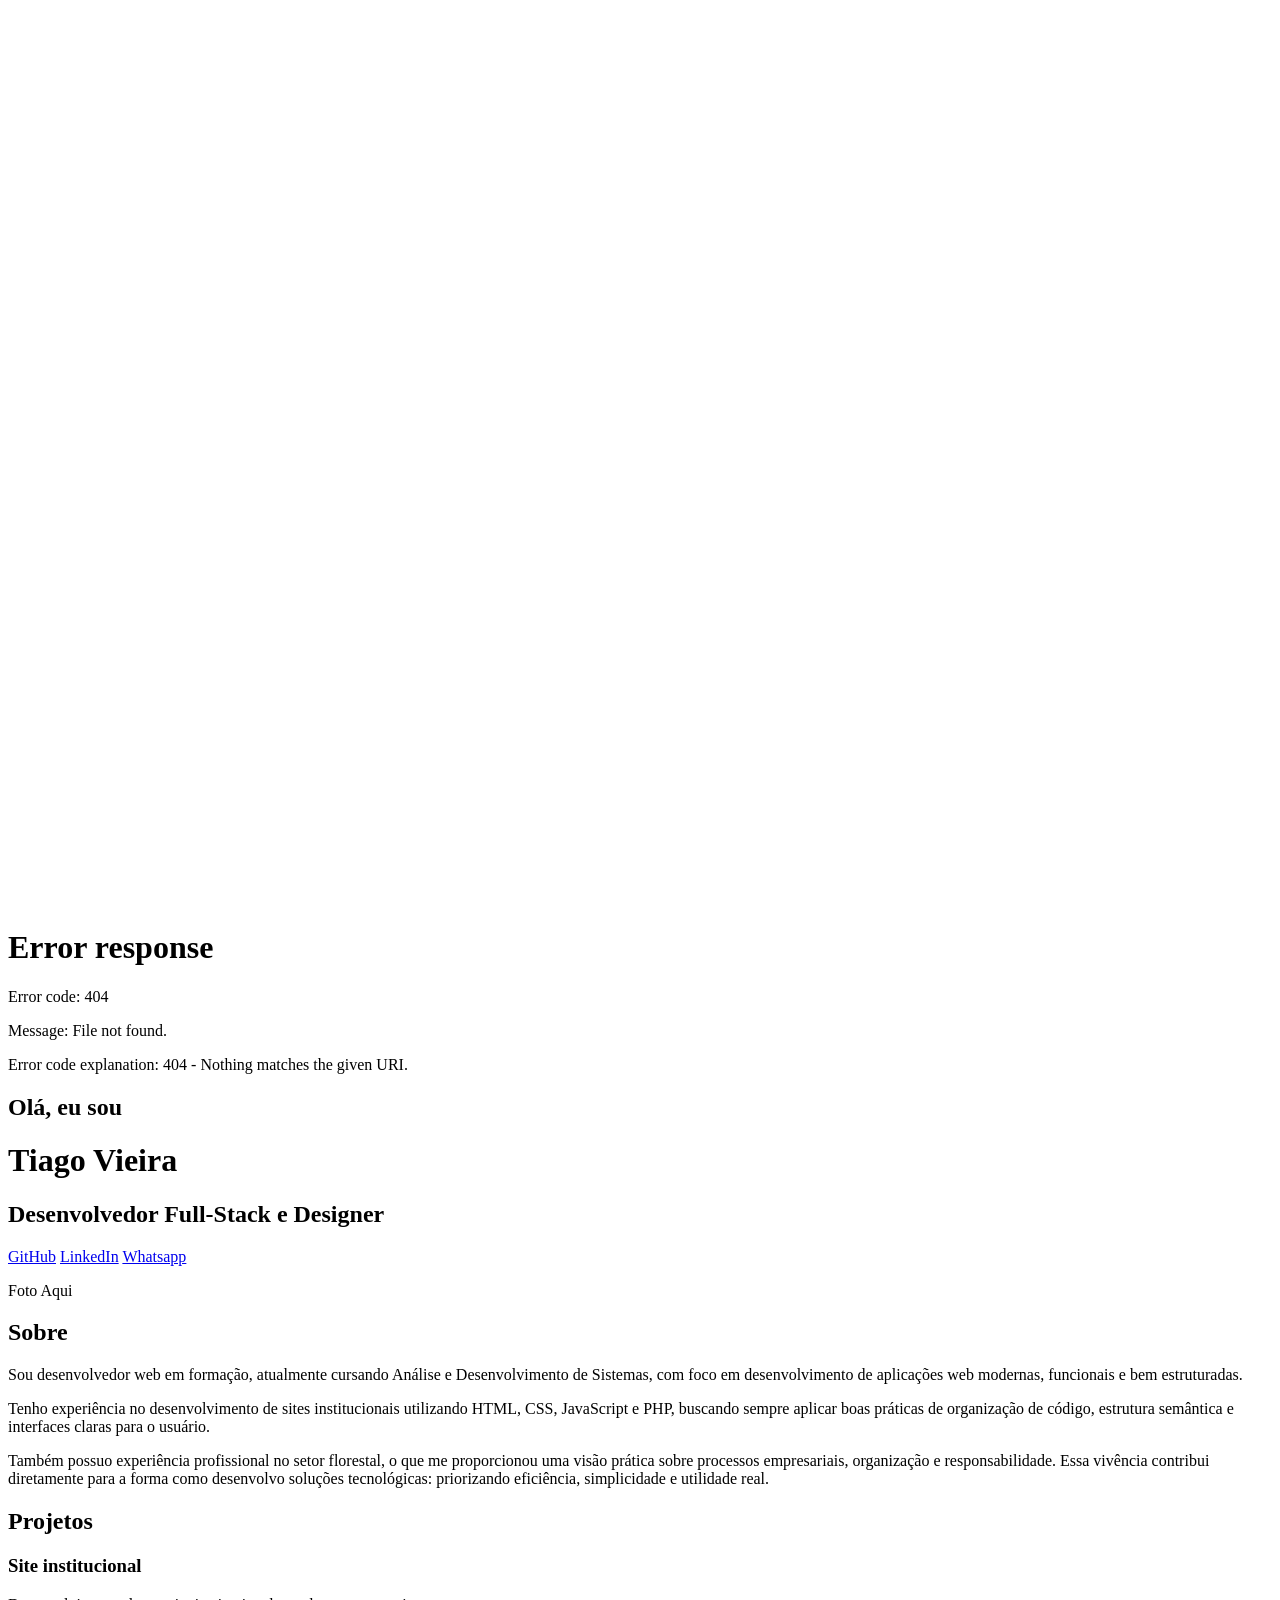
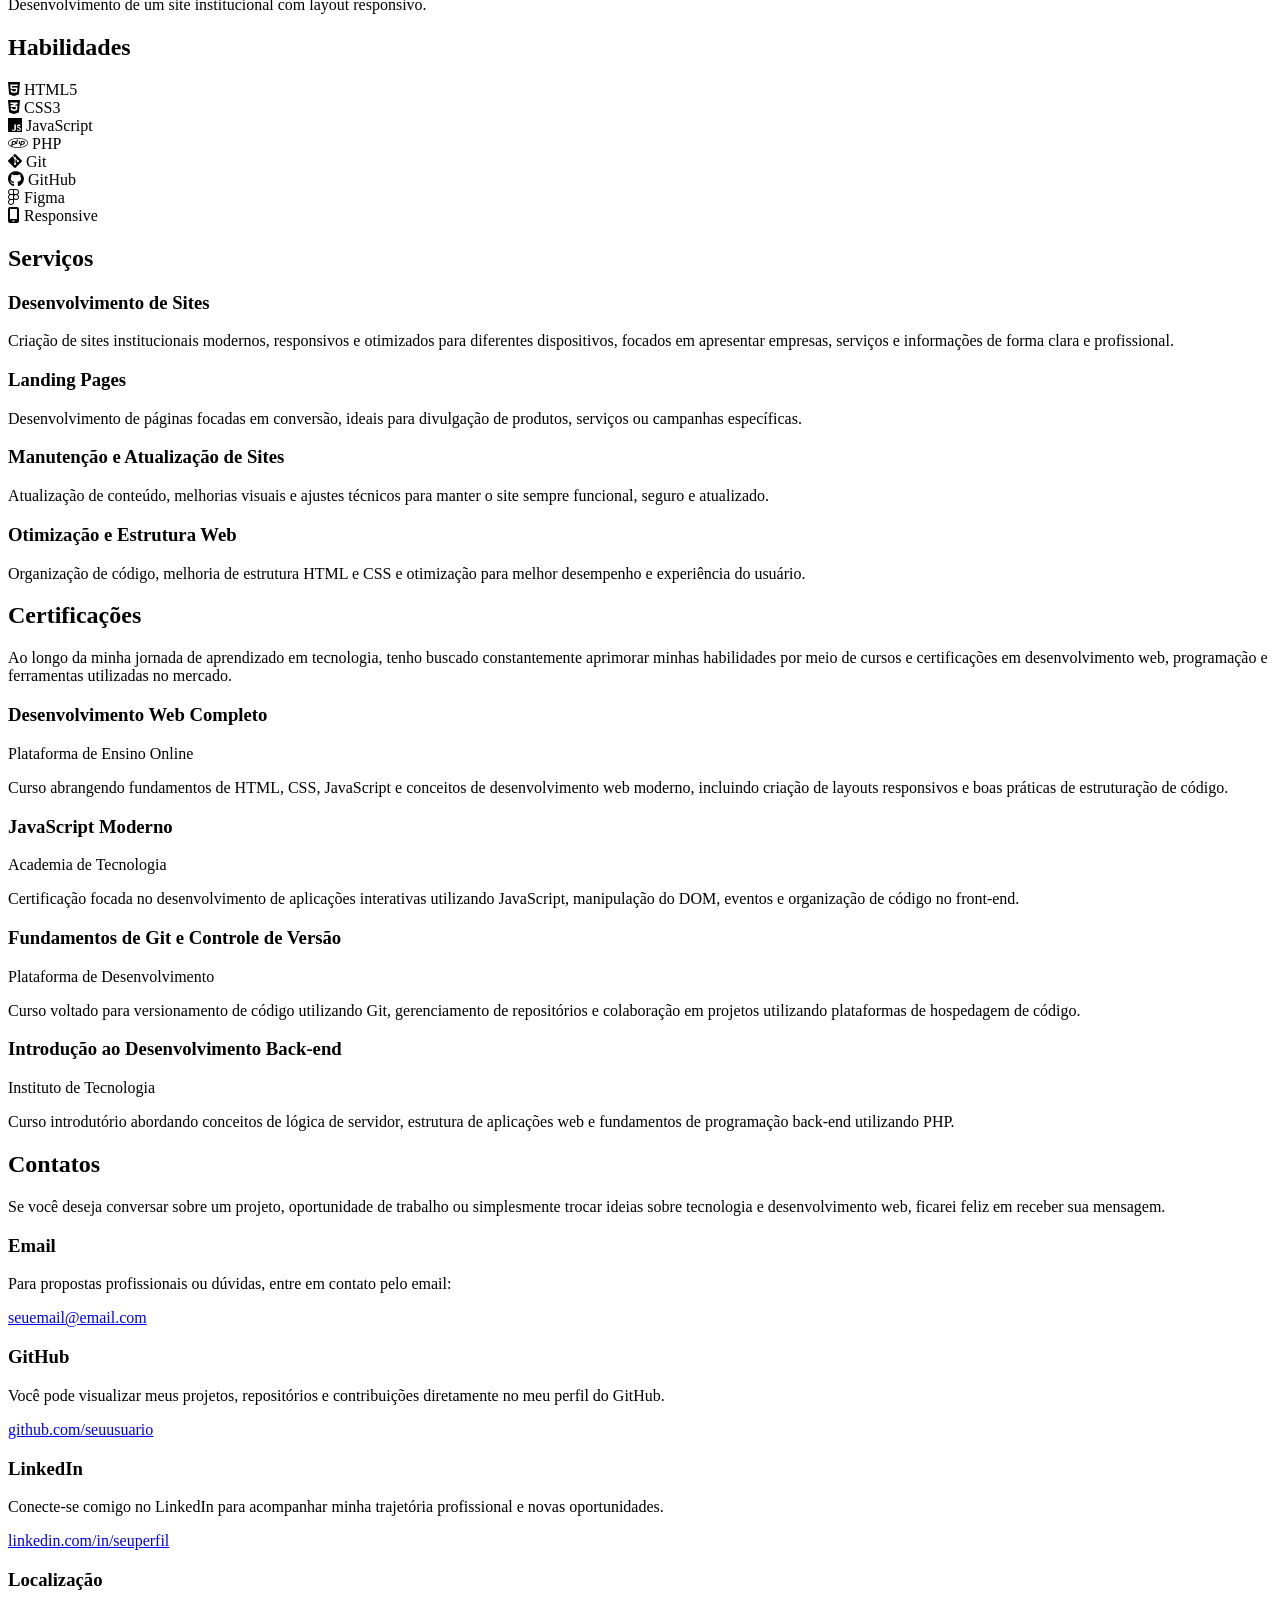
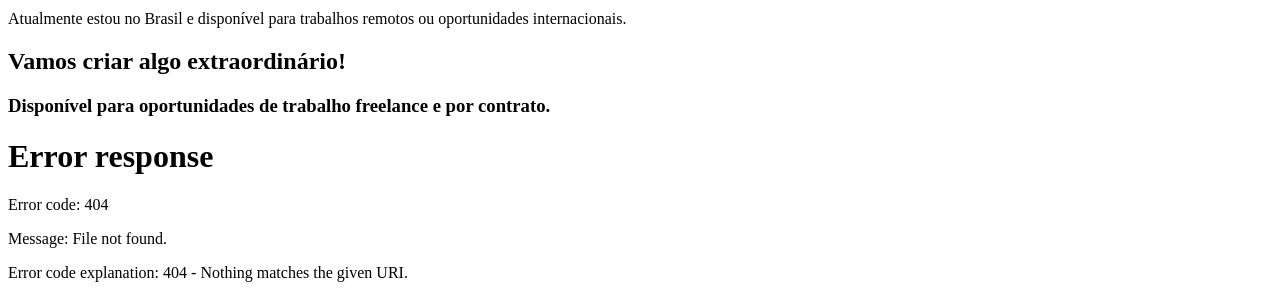
==== index.html @ 8992115c "Update index.html - mudanças diversas" ====
<!doctype html>
<html lang="pt-br">
  
<head>
  <!--======================| Codificação e Responsividade |======================-->
  <meta charset="UTF-8" />
  <meta name="viewport" content="width=device-width, initial-scale=1.0" />
  <meta http-equiv="X-UA-Compatible" content="IE=edge" />

  <!--======================| Informações Gerais |======================-->
  <meta name="description" content="Portifólio Tiago Vieira" />
  <meta name="keywords" content="Tiago, Vieira, portifólio, desenvolvedor, sites, webdesing, software"/>

  <!--======================| SEO |======================-->
  <meta name="robots" content="index, follow" />

  <!--======================| Fontes |======================-->
  <link rel="preconnect" href="https://fonts.googleapis.com">
  <link rel="preconnect" href="https://fonts.gstatic.com" crossorigin>
  <link href="https://fonts.googleapis.com/css2?family=Roboto:ital,wght@0,100..900;1,100..900&display=swap" rel="stylesheet">
  <link rel="stylesheet" href="https://cdnjs.cloudflare.com/ajax/libs/font-awesome/6.5.0/css/all.min.css">
  <link rel="stylesheet" href="css/style.css" />
  <title>Tiago Vieira</title>

</head>

<body>

  <!--======================| Background |======================-->
    <div class="finisher-header" style="width: 100%; height: 100vh"></div>


  <!--======================| Menu |======================-->
    <div id="menu"></div>

    <script>
      fetch("components/menu.html")
        .then((response) => response.text())
        .then((data) => {
          document.getElementById("menu").innerHTML = data;
        })
        .catch((error) => console.error("Erro ao carregar o menu:", error));
    </script>
  <!--======================| Menu |======================-->

  <!--======================| Início |======================-->
    <div class="hero">
      <div class="hero-texto">
        <h2 class="inicio">Olá, eu sou</h2>
        <h1 class="nome">Tiago Vieira</h1>
        <h2 class="inicio">Desenvolvedor Full-Stack e Designer</h2>

        <div class="botoes-inicio">
          <a href="https://github.com/tiagovieira-dev" class="btn-inicio" target="_blank" rel="noopener noreferrer">GitHub</a>
          <a href="https://www.linkedin.com/in/tiago-vieira-0540531aa/" class="btn-inicio" target="_blank" rel="noopener noreferrer">LinkedIn</a>
          <a href="https://web.whatsapp.com/" class="btn-inicio" target="_blank" rel="noopener noreferrer">Whatsapp</a>
        </div>
      </div>

      <div class="foto">
        <p>Foto Aqui</p>
      </div>
    </div>
  <!--======================| Início |======================-->

  <!--======================| Sobre |======================-->
    <section class="container">
      <div class="sobre">
        <h2>Sobre</h2>
        <p>
          Sou desenvolvedor web em formação, atualmente cursando Análise e Desenvolvimento de Sistemas, com foco em
          desenvolvimento de aplicações web modernas, funcionais e bem estruturadas.
        </p>

        <p>
          Tenho experiência no desenvolvimento de sites institucionais utilizando HTML, CSS, JavaScript e PHP, buscando
          sempre aplicar boas práticas de organização de código, estrutura semântica e interfaces claras para o usuário.
        </p>

        <p>
          Também possuo experiência profissional no setor florestal, o que me proporcionou uma visão prática sobre
          processos empresariais, organização e responsabilidade. Essa vivência contribui diretamente para a forma como
          desenvolvo soluções tecnológicas: priorizando eficiência, simplicidade e utilidade real.
        </p>
      </div>
    </section>
  <!--======================| Sobre |======================-->

  <!--======================| Projetos |======================-->
    <section class="container">
      <div class="projetosr">

        <h2>Projetos</h2>

        <article class="projeto">

          <h3>Site institucional</h3>

          <p>
            Desenvolvimento de um site institucional com layout responsivo.
          </p>

        </article>

      </div>
    </section>
  <!--======================| Projetos |======================-->

  <!--======================| Habilidades |======================-->
    <section id="habilidades">

      <h2 class="container">Habilidades</h2>

      <div class="habilidades-grid">
        <div class="skill-hex">
          <i class="fa-brands fa-html5 html"></i>
          <span>HTML5</span>
        </div>

        <div class="skill-hex">
          <i class="fa-brands fa-css3-alt css"></i>
          <span>CSS3</span>
        </div>

        <div class="skill-hex">
          <i class="fa-brands fa-js js"></i>
          <span>JavaScript</span>
        </div>

        <div class="skill-hex">
          <i class="fa-brands fa-php php"></i>
          <span>PHP</span>
        </div>

        <div class="skill-hex">
          <i class="fa-brands fa-git-alt git"></i>
          <span>Git</span>
        </div>

        <div class="skill-hex">
          <i class="fa-brands fa-github github"></i>
          <span>GitHub</span>
        </div>

        <div class="skill-hex">
          <i class="fa-brands fa-figma figma"></i>
          <span>Figma</span>
        </div>

        <div class="skill-hex">
          <i class="fa-solid fa-mobile-screen responsive"></i>
          <span>Responsive</span>
        </div>
      </div>

    </section>
  <!--======================| Habilidades |======================-->

  <!--======================| Serviços |======================-->
    <section class="container">
      <div class="servicos">

        <h2>Serviços</h2>

        <div class="servicos-grid">
          <article class="servico">
            <h3>Desenvolvimento de Sites</h3>
            <p>
              Criação de sites institucionais modernos, responsivos e otimizados
              para diferentes dispositivos, focados em apresentar empresas,
              serviços e informações de forma clara e profissional.
            </p>
          </article>

          <article class="servico">
            <h3>Landing Pages</h3>
            <p>
              Desenvolvimento de páginas focadas em conversão, ideais para
              divulgação de produtos, serviços ou campanhas específicas.
            </p>
          </article>

          <article class="servico">
            <h3>Manutenção e Atualização de Sites</h3>
            <p>
              Atualização de conteúdo, melhorias visuais e ajustes técnicos
              para manter o site sempre funcional, seguro e atualizado.
            </p>
          </article>

          <article class="servico">
            <h3>Otimização e Estrutura Web</h3>
            <p>
              Organização de código, melhoria de estrutura HTML e CSS e
              otimização para melhor desempenho e experiência do usuário.
            </p>
          </article>
        </div>

      </div>
    </section>
  <!--======================| Serviços |======================-->

  <!--======================| Certificações |======================-->
    <section class="container">
      <div class="certificacoes">

        <h2>Certificações</h2>

        <p class="certificacoes-intro">
          Ao longo da minha jornada de aprendizado em tecnologia,
          tenho buscado constantemente aprimorar minhas habilidades
          por meio de cursos e certificações em desenvolvimento web,
          programação e ferramentas utilizadas no mercado.
        </p>

        <div class="certificacoes-grid">
          <article class="certificacao">
            <h3>Desenvolvimento Web Completo</h3>
            <p class="instituicao">Plataforma de Ensino Online</p>
            <p>
              Curso abrangendo fundamentos de HTML, CSS, JavaScript e
              conceitos de desenvolvimento web moderno, incluindo criação
              de layouts responsivos e boas práticas de estruturação de código.
            </p>
          </article>

          <article class="certificacao">
            <h3>JavaScript Moderno</h3>
            <p class="instituicao">Academia de Tecnologia</p>
            <p>
              Certificação focada no desenvolvimento de aplicações
              interativas utilizando JavaScript, manipulação do DOM,
              eventos e organização de código no front-end.
            </p>
          </article>

          <article class="certificacao">
            <h3>Fundamentos de Git e Controle de Versão</h3>
            <p class="instituicao">Plataforma de Desenvolvimento</p>
            <p>
              Curso voltado para versionamento de código utilizando Git,
              gerenciamento de repositórios e colaboração em projetos
              utilizando plataformas de hospedagem de código.
            </p>
          </article>

          <article class="certificacao">
            <h3>Introdução ao Desenvolvimento Back-end</h3>
            <p class="instituicao">Instituto de Tecnologia</p>
            <p>
              Curso introdutório abordando conceitos de lógica de servidor,
              estrutura de aplicações web e fundamentos de programação
              back-end utilizando PHP.
            </p>
          </article>
        </div>

      </div>
    </section>
  <!--======================| Certificações |======================-->

  <!--======================| Contatos |======================-->
    <section class="container">
      <div class="contato">

        <h2>Contatos</h2>

        <p class="contato-intro">
          Se você deseja conversar sobre um projeto, oportunidade de trabalho ou
          simplesmente trocar ideias sobre tecnologia e desenvolvimento web,
          ficarei feliz em receber sua mensagem.
        </p>

        <div class="contato-grid">
          <article class="contato-item">
            <h3>Email</h3>
            <p>
              Para propostas profissionais ou dúvidas, entre em contato pelo email:
            </p>
            <a href="mailto:seuemail@email.com">seuemail@email.com</a>
          </article>

          <article class="contato-item">
            <h3>GitHub</h3>
            <p>
              Você pode visualizar meus projetos, repositórios e contribuições
              diretamente no meu perfil do GitHub.
            </p>
            <a href="#">github.com/seuusuario</a>
          </article>

          <article class="contato-item">
            <h3>LinkedIn</h3>
            <p>
              Conecte-se comigo no LinkedIn para acompanhar minha trajetória
              profissional e novas oportunidades.
            </p>
            <a href="#">linkedin.com/in/seuperfil</a>
          </article>

          <article class="contato-item">
            <h3>Localização</h3>
            <p>
              Atualmente estou no Brasil e disponível para trabalhos remotos
              ou oportunidades internacionais.
            </p>
          </article>
        </div>

      </div>
    </section>
  <!--======================| Contatos |======================-->

  <!--======================| Chamada |======================-->
    <section class="container">
      <div class="chamada">
        <h1>Vamos criar algo extraordinário!</h1>
        <h3>
          Disponível para oportunidades de trabalho freelance e por contrato.
        </h3>
      </div>
    </section>
  <!--======================| Chamada |======================-->

  <!--======================| Rodapé |======================-->
    <div id="rodape"></div>

    <script>
      fetch("components/rodape.html")
        .then((response) => response.text())
        .then((data) => {
          document.getElementById("rodape").innerHTML = data;
        })
        .catch((error) => console.error("Erro ao carregar o rodapé:", error));
    </script>
  <!--======================| Rodapé |======================-->

  <!--======================| Background |======================-->
    <script src="js/finisher-header.es5.min.js" type="text/javascript"></script>      
    <script src="components/background.js"></script>
  <!--======================| Background |======================-->

</body>
</html>
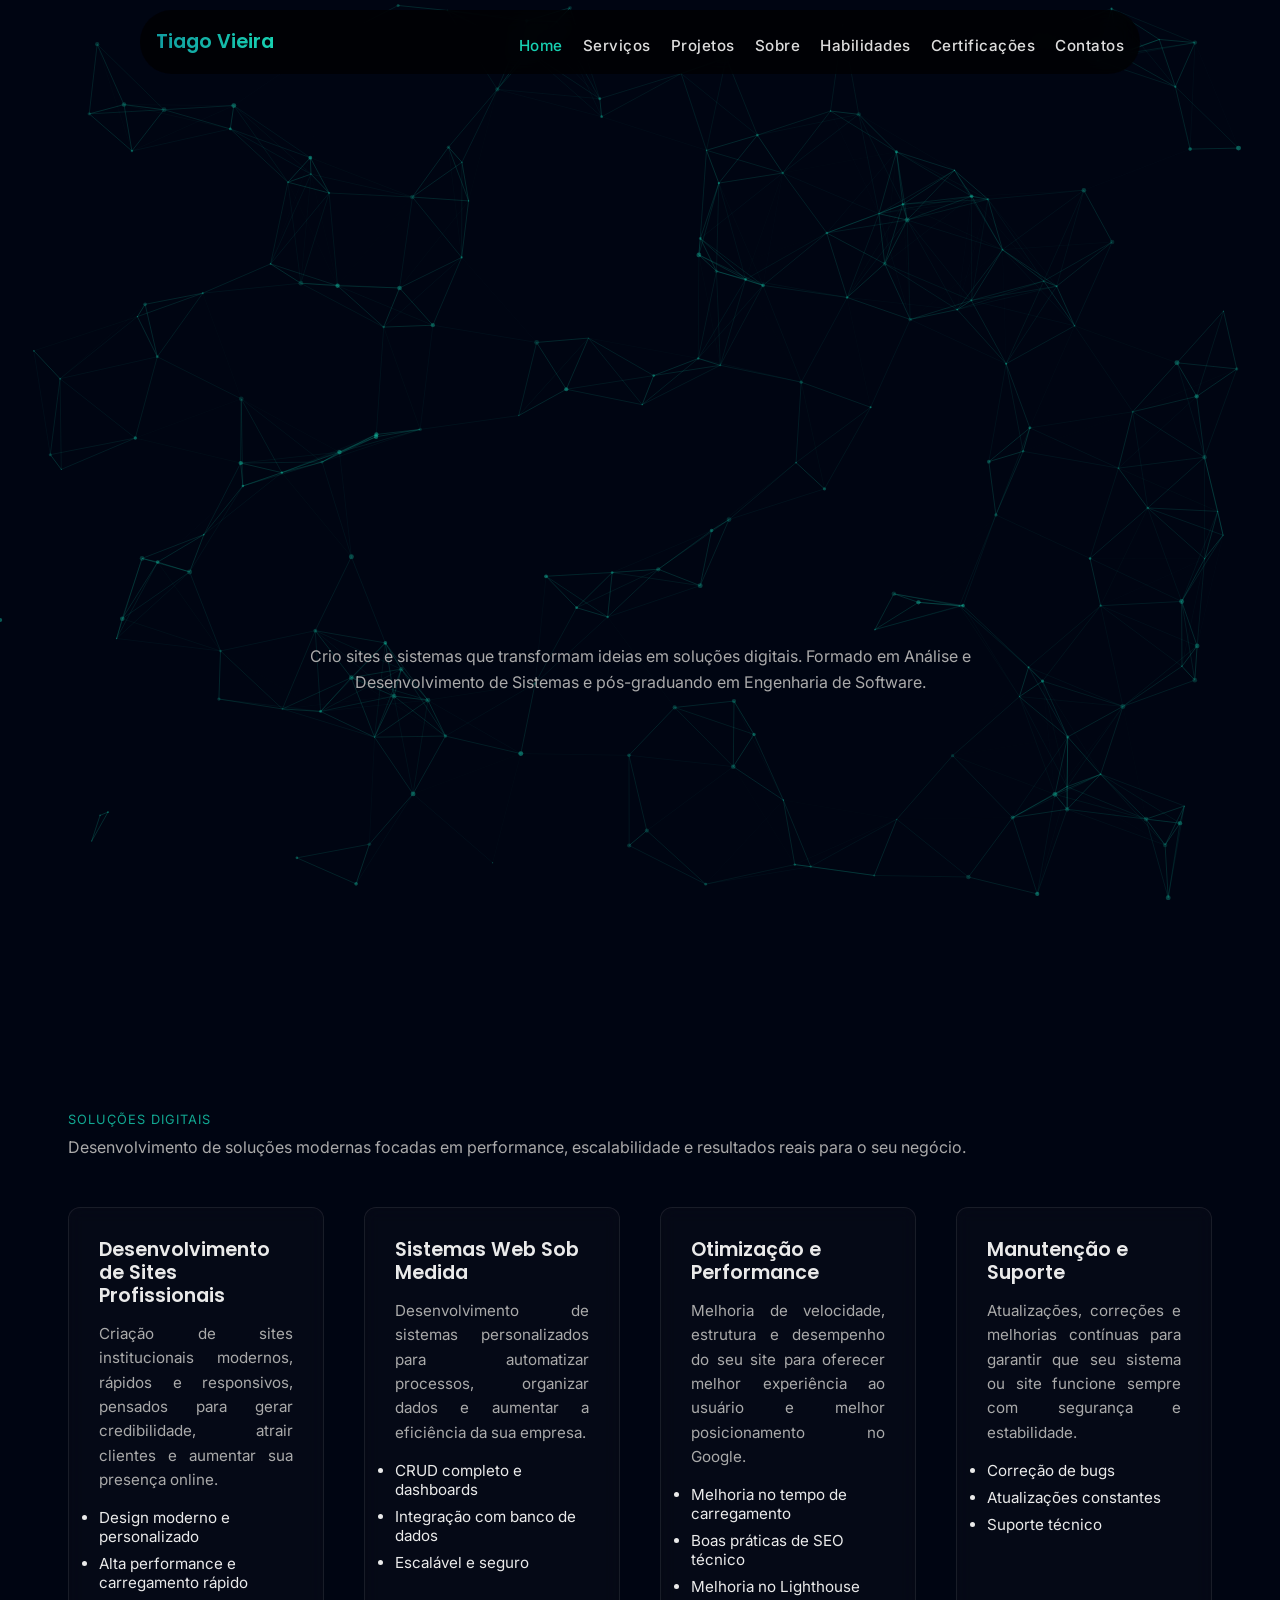
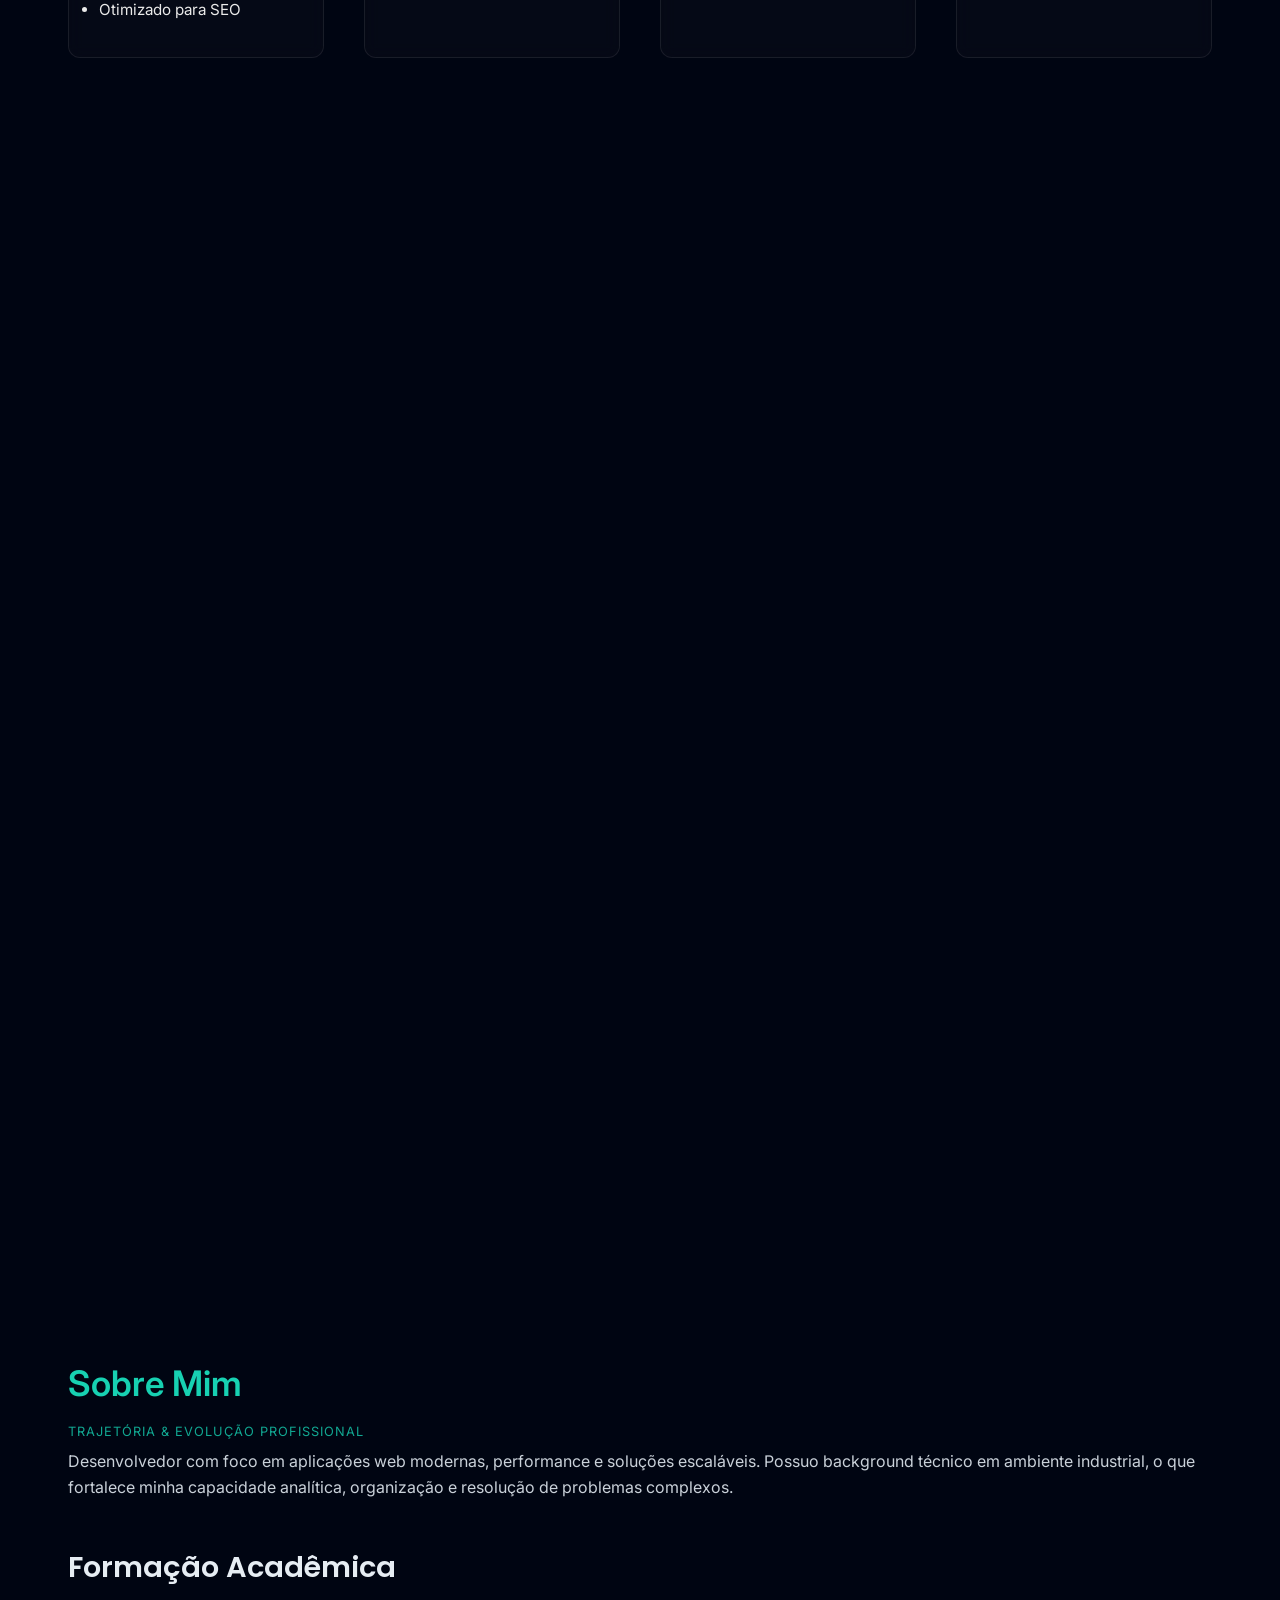
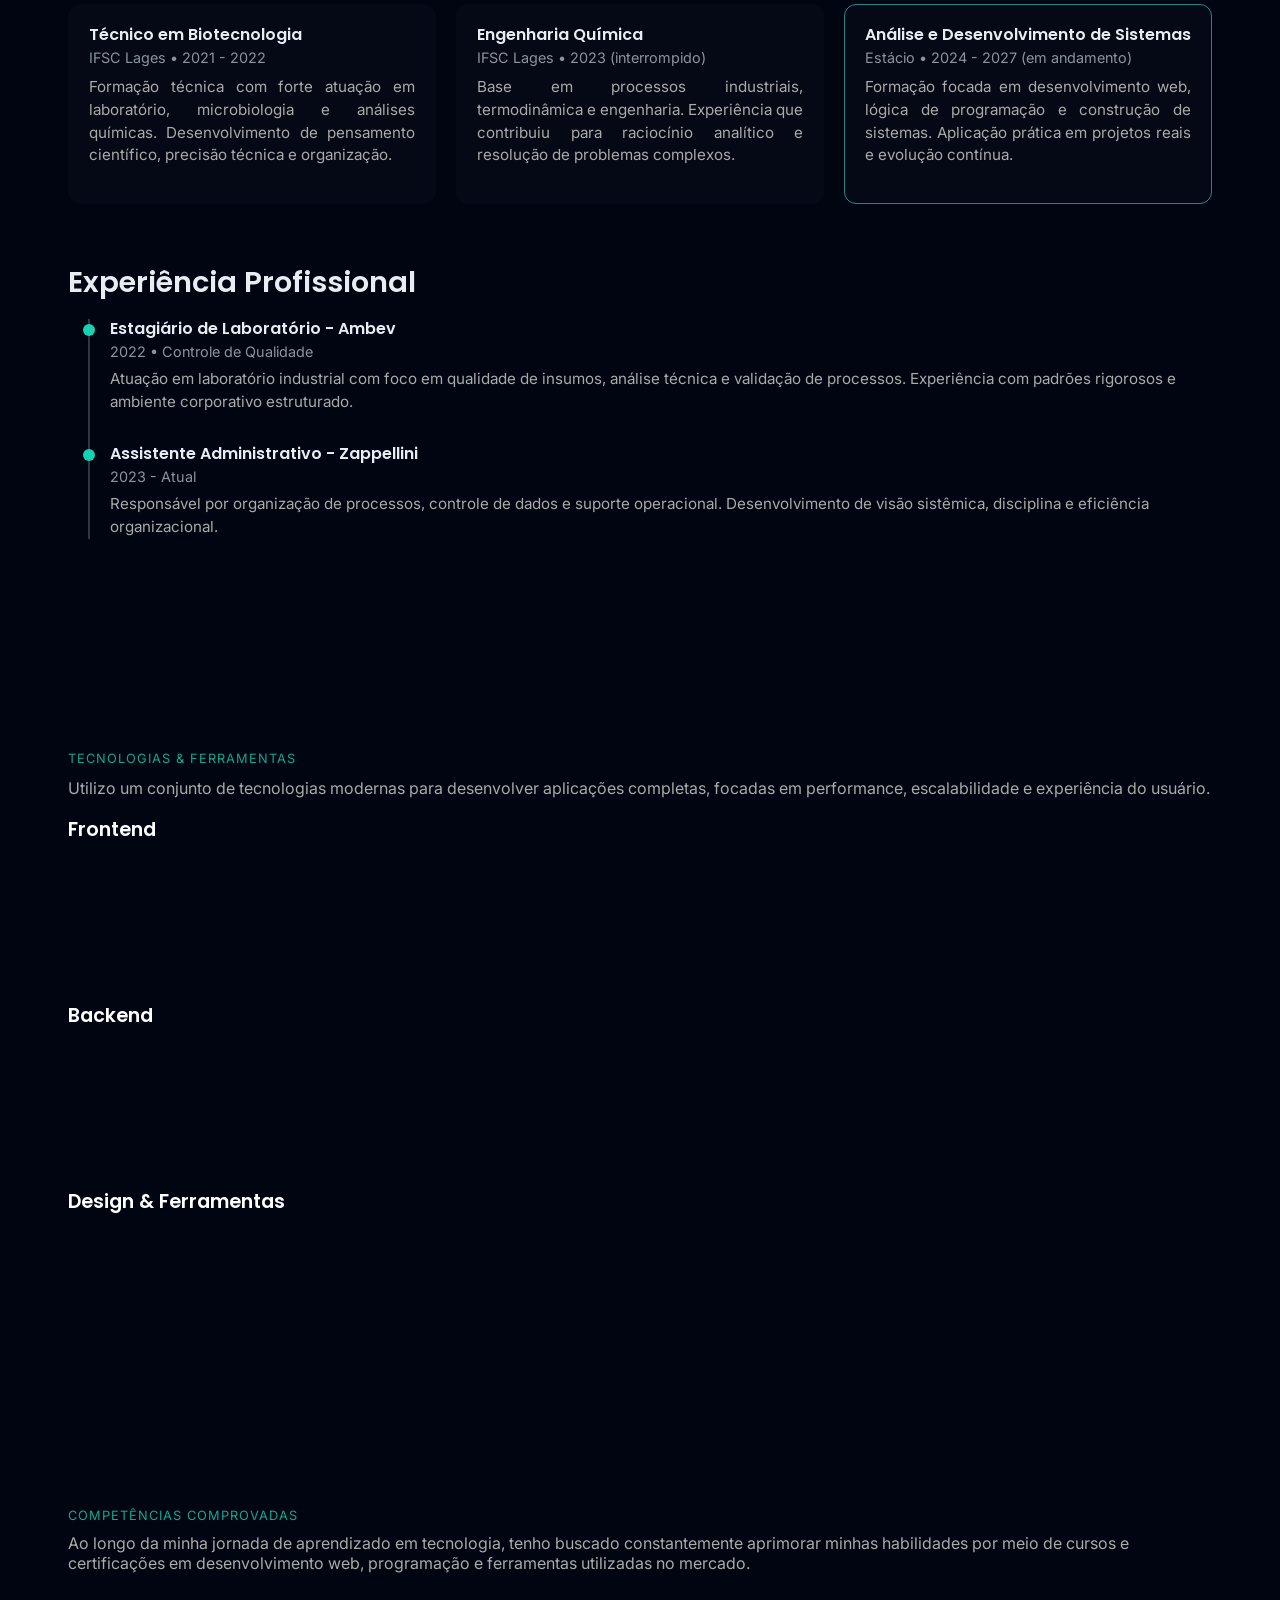
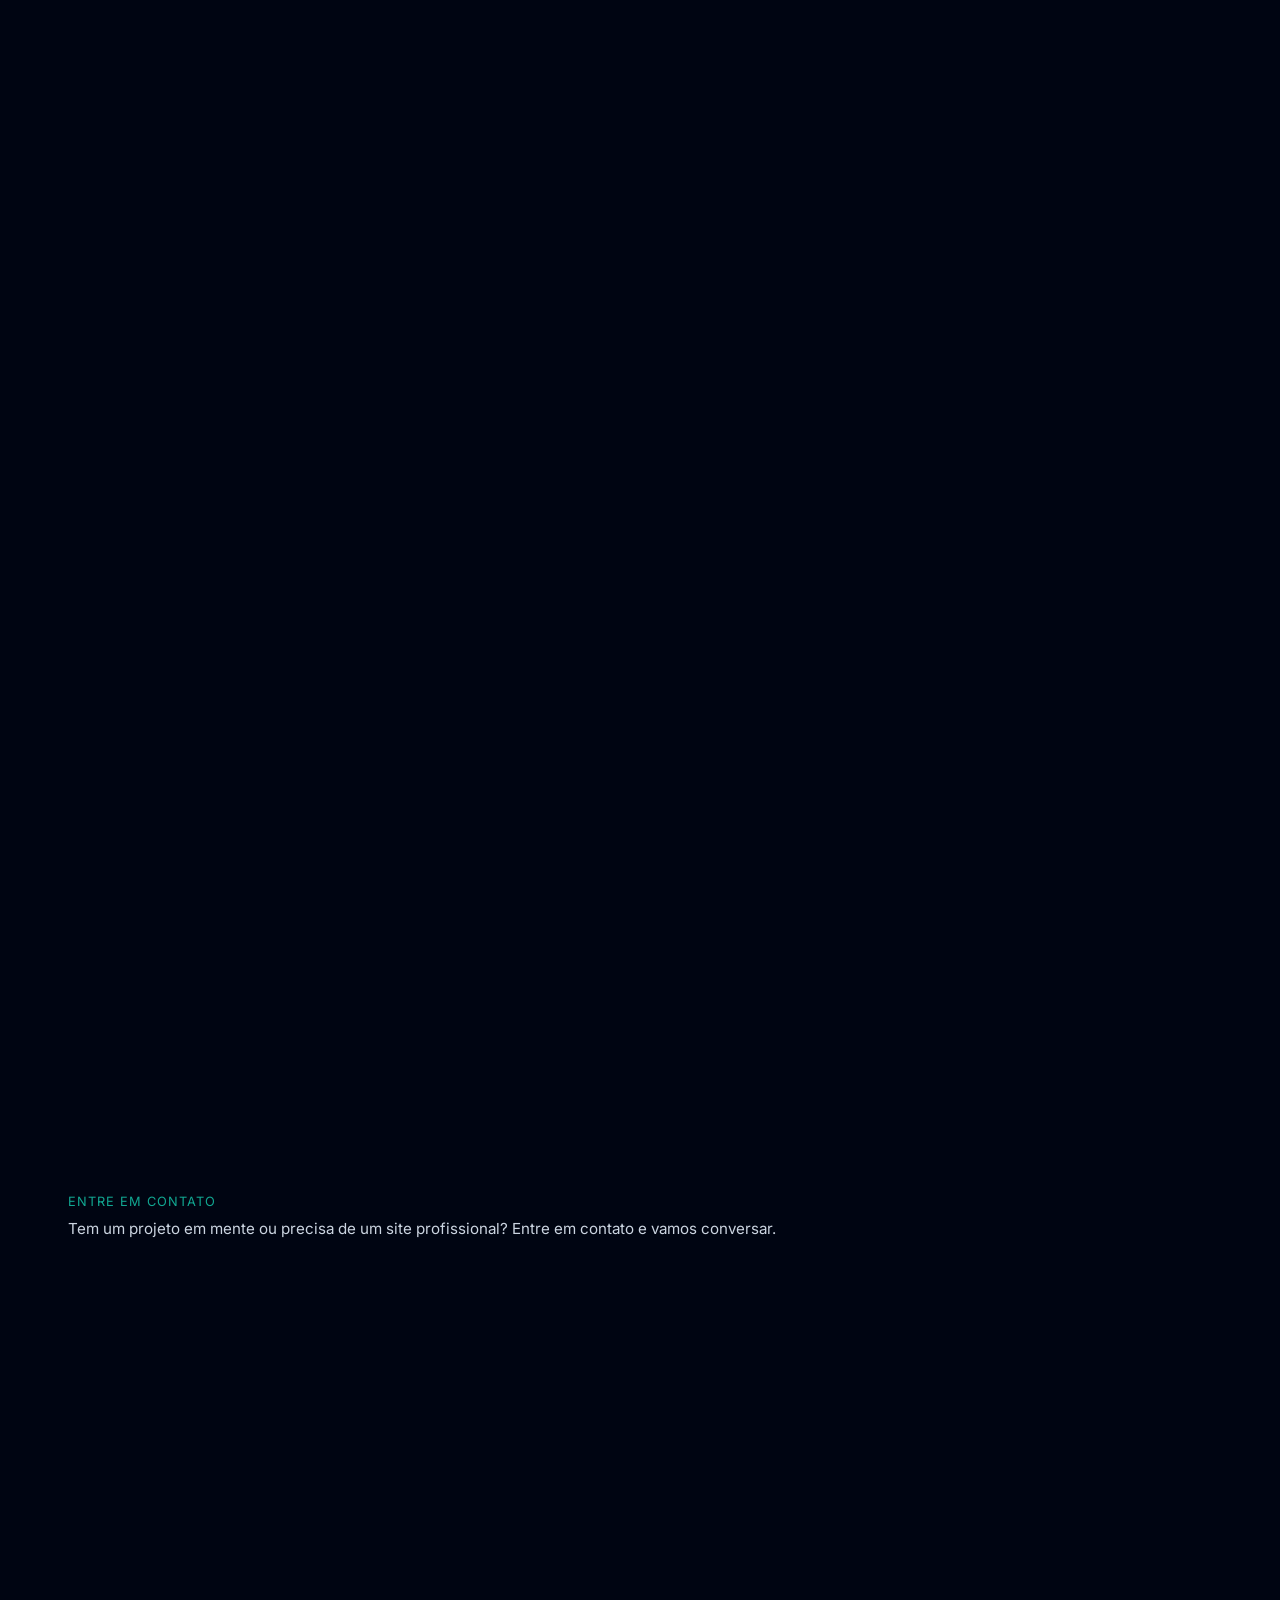
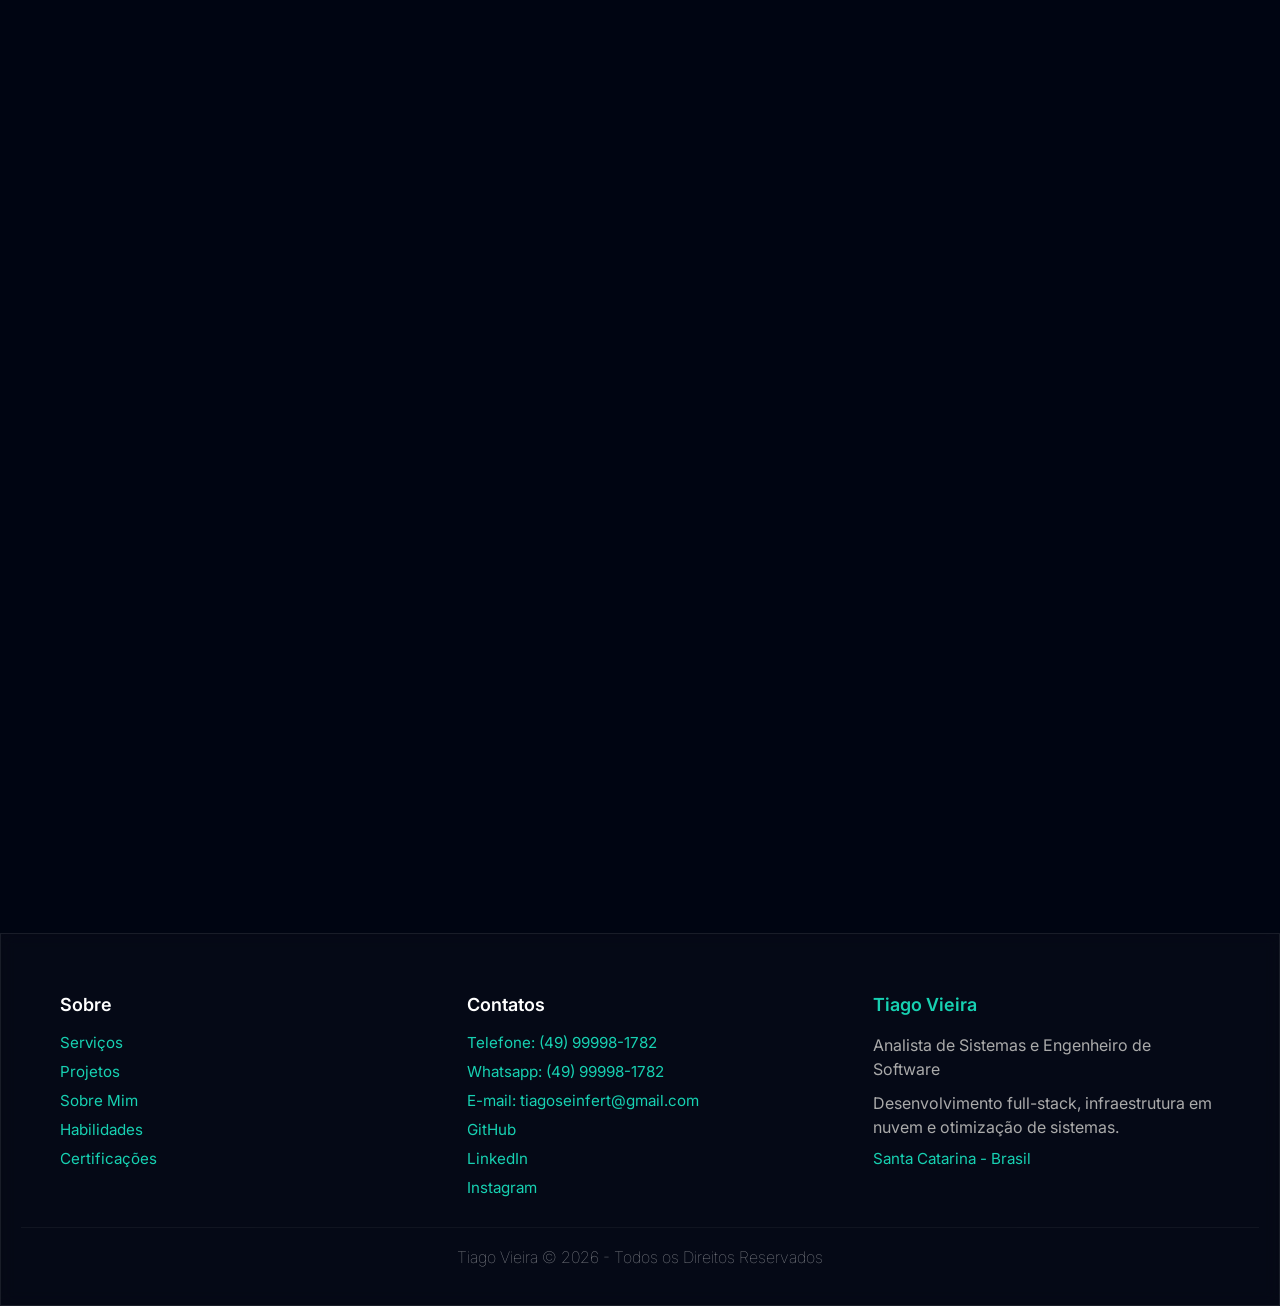
==== commit 1d035a8e: "debug" ====
--- a/index.html
+++ b/index.html
@@ -1,329 +1,685 @@
 <!doctype html>
 <html lang="pt-br">
-  
-<head>
-  <!--======================| Codificação e Responsividade |======================-->
-  <meta charset="UTF-8" />
-  <meta name="viewport" content="width=device-width, initial-scale=1.0" />
-  <meta http-equiv="X-UA-Compatible" content="IE=edge" />
-
-  <!--======================| Informações Gerais |======================-->
-  <meta name="description" content="Portifólio Tiago Vieira" />
-  <meta name="keywords" content="Tiago, Vieira, portifólio, desenvolvedor, sites, webdesing, software"/>
-
-  <!--======================| SEO |======================-->
-  <meta name="robots" content="index, follow" />
-
-  <!--======================| Fontes |======================-->
-  <link rel="preconnect" href="https://fonts.googleapis.com">
-  <link rel="preconnect" href="https://fonts.gstatic.com" crossorigin>
-  <link href="https://fonts.googleapis.com/css2?family=Roboto:ital,wght@0,100..900;1,100..900&display=swap" rel="stylesheet">
-  <link rel="stylesheet" href="https://cdnjs.cloudflare.com/ajax/libs/font-awesome/6.5.0/css/all.min.css">
-  <link rel="stylesheet" href="css/style.css" />
-  <title>Tiago Vieira</title>
-
-</head>
-
-<body>
-
-  <!--======================| Background |======================-->
-    <div class="finisher-header" style="width: 100%; height: 100vh"></div>
-
-
-  <!--======================| Menu |======================-->
-    <div id="menu"></div>
+  <head>
+    <!--======================| Base |======================-->
+    <meta charset="UTF-8" />
+    <meta name="viewport" content="width=device-width, initial-scale=1.0" />
+    <title>Tiago Vieira | Desenvolvedor</title>
+
+    <!--======================| SEO |======================-->
+    <meta name="description" content="Portfólio de Tiago Vieira, desenvolvedor full stack focado em sites modernos, sistemas web sob medida e soluções digitais com performance e resultados reais." />
+    <meta name="author" content="Tiago Vieira" />
+    <meta name="robots" content="index, follow" />
+    <link rel="canonical" href="https://tiagovieira.dev.br" />
+
+    <!--======================| SEO Estruturado |======================-->
+    <script type="application/ld+json">
+      {
+        "@context": "https://schema.org",
+        "@type": "Person",
+        "name": "Tiago Vieira",
+        "url": "https://tiagovieira.dev.br",
+        "jobTitle": "Desenvolvedor Full Stack",
+        "image": "https://tiagovieira.dev.br/assets/perfil.jpg",
+        "address": {
+          "@type": "PostalAddress",
+          "addressLocality": "Lages",
+          "addressRegion": "SC",
+          "addressCountry": "BR"
+        },
+        "sameAs": ["https://github.com/tiagovieira-dev", "https://www.linkedin.com/in/tiago-vieira-0540531aa/"]
+      }
+    </script>
+
+    <!--======================| Open Graph (Facebook/WhatsApp) |======================-->
+    <meta property="og:title" content="Tiago Vieira | Desenvolvedor" />
+    <meta property="og:description" content="Criação de sites modernos, sistemas web e soluções digitais para empresas." />
+    <meta property="og:image" content="https://tiagovieira.dev.br/assets/preview-certificacoes.jpg" />
+    <meta property="og:url" content="https://tiagovieira.dev.br" />
+    <meta property="og:type" content="website" />
+
+    <!--======================| Twitter Card |======================-->
+    <meta name="twitter:card" content="summary_large_image" />
+    <meta name="twitter:title" content="Tiago Vieira | Desenvolvedor Full Stack" />
+    <meta name="twitter:description" content="Criação de sites modernos, sistemas web e soluções digitais para empresas." />
+    <meta name="twitter:image" content="https://tiagovieira.dev.br/assets/preview-certificacoes.jpg" />
+
+    <!--======================| Tema Mobile |======================-->
+    <meta name="theme-color" content="#14ACA7" />
+
+    <!--======================| Favicons |======================-->
+    <link rel="icon" type="image/x-icon" href="assets/favicons/favicon.ico" />
+    <link rel="icon" type="image/png" sizes="32x32" href="assets/favicons/favicon-32x32.png" />
+    <link rel="icon" type="image/png" sizes="16x16" href="assets/favicons/favicon-16x16.png" />
+    <link rel="apple-touch-icon" sizes="180x180" href="assets/favicons/apple-touch-icon.png" />
+    <link rel="manifest" href="assets/favicons/site.webmanifest" />
+
+    <!--======================| Fontes |======================-->
+    <link rel="preconnect" href="https://fonts.googleapis.com" />
+    <link rel="preconnect" href="https://fonts.gstatic.com" crossorigin />
+    <link rel="preload" as="style" href="https://fonts.googleapis.com/css2?family=Inter:wght@400;500;600&family=Poppins:wght@400;600;700&display=swap" />
+    <link href="https://fonts.googleapis.com/css2?family=Inter:wght@400;500;600&family=Poppins:wght@400;600;700&display=swap" rel="stylesheet" />
+
+    <!--======================| Ícones |======================-->
+    <link rel="stylesheet" href="https://cdnjs.cloudflare.com/ajax/libs/font-awesome/6.5.0/css/all.min.css" />
+
+    <!--======================| CSS |======================-->
+    <link rel="stylesheet" href="css/style.css" />
+  </head>
+
+  <body>
+    <!--======================| Menu |======================-->
+    <div id="menu-container"></div>
+
+    <script src="js/menu-mobile.js" defer></script>
 
     <script>
       fetch("components/menu.html")
-        .then((response) => response.text())
+        .then((res) => res.text())
         .then((data) => {
-          document.getElementById("menu").innerHTML = data;
-        })
-        .catch((error) => console.error("Erro ao carregar o menu:", error));
+          document.getElementById("menu-container").innerHTML = data;
+
+          iniciarMenu();
+        });
     </script>
-  <!--======================| Menu |======================-->
-
-  <!--======================| Início |======================-->
-    <div class="hero">
-      <div class="hero-texto">
-        <h2 class="inicio">Olá, eu sou</h2>
-        <h1 class="nome">Tiago Vieira</h1>
-        <h2 class="inicio">Desenvolvedor Full-Stack e Designer</h2>
-
-        <div class="botoes-inicio">
-          <a href="https://github.com/tiagovieira-dev" class="btn-inicio" target="_blank" rel="noopener noreferrer">GitHub</a>
-          <a href="https://www.linkedin.com/in/tiago-vieira-0540531aa/" class="btn-inicio" target="_blank" rel="noopener noreferrer">LinkedIn</a>
-          <a href="https://web.whatsapp.com/" class="btn-inicio" target="_blank" rel="noopener noreferrer">Whatsapp</a>
-        </div>
-      </div>
-
-      <div class="foto">
-        <p>Foto Aqui</p>
-      </div>
-    </div>
-  <!--======================| Início |======================-->
-
-  <!--======================| Sobre |======================-->
-    <section class="container">
-      <div class="sobre">
-        <h2>Sobre</h2>
-        <p>
-          Sou desenvolvedor web em formação, atualmente cursando Análise e Desenvolvimento de Sistemas, com foco em
-          desenvolvimento de aplicações web modernas, funcionais e bem estruturadas.
-        </p>
-
-        <p>
-          Tenho experiência no desenvolvimento de sites institucionais utilizando HTML, CSS, JavaScript e PHP, buscando
-          sempre aplicar boas práticas de organização de código, estrutura semântica e interfaces claras para o usuário.
-        </p>
-
-        <p>
-          Também possuo experiência profissional no setor florestal, o que me proporcionou uma visão prática sobre
-          processos empresariais, organização e responsabilidade. Essa vivência contribui diretamente para a forma como
-          desenvolvo soluções tecnológicas: priorizando eficiência, simplicidade e utilidade real.
-        </p>
+    <!--======================| Menu |======================-->
+
+    <!--======================| Início |======================-->
+    <section class="heros">
+      <canvas id="bg-canvas"></canvas>
+      <div class="container hero">
+        <div class="hero-texto">
+          <span class="badge reveal reveal-premium">// desenvolvedor & analista de sistemas</span>
+
+          <h1 class="nome reveal reveal-premium">Tiago Vieira</h1>
+
+          <p class="descricao">
+            Crio sites e sistemas que transformam ideias em soluções digitais. Formado em Análise e Desenvolvimento de Sistemas e pós-graduando em Engenharia de Software.
+          </p>
+
+          <div class="localizacao reveal reveal-premium">
+            <svg xmlns="http://www.w3.org/2000/svg" width="16" height="16" fill="currentColor" viewBox="0 0 16 16">
+              <path d="M8 0a5 5 0 0 0-5 5c0 3.25 5 11 5 11s5-7.75 5-11a5 5 0 0 0-5-5zm0 7a2 2 0 1 1 0-4 2 2 0 0 1 0 4z" />
+            </svg>
+            <span>Lages, SC — Brasil</span>
+          </div>
+
+          <div class="botoes-inicio reveal reveal-premium">
+            <a href="https://github.com/tiagovieira-dev" class="btn-inicio" target="_blank" rel="noopener noreferrer">GitHub</a>
+            <a href="https://www.linkedin.com/in/tiago-vieira-0540531aa/" class="btn-inicio" target="_blank" rel="noopener noreferrer">LinkedIn</a>
+            <a href="https://wa.me/49999981782" class="btn-inicio destaque" target="_blank" rel="noopener noreferrer">Whatsapp</a>
+          </div>
+        </div>
       </div>
     </section>
-  <!--======================| Sobre |======================-->
-
-  <!--======================| Projetos |======================-->
-    <section class="container">
-      <div class="projetosr">
-
-        <h2>Projetos</h2>
-
-        <article class="projeto">
-
-          <h3>Site institucional</h3>
-
-          <p>
-            Desenvolvimento de um site institucional com layout responsivo.
-          </p>
-
-        </article>
-
+    <!--======================| Início |======================-->
+
+    <!--======================| Serviços |======================-->
+    <section class="servicos">
+      <div class="container">
+        <header class="reveal reveal-premium">
+          <h2>Serviços</h2>
+        </header>
+
+        <p class="tag">Soluções Digitais</p>
+
+        <p class="servicos-sub">Desenvolvimento de soluções modernas focadas em performance, escalabilidade e resultados reais para o seu negócio.</p>
+
+        <div class="servicos-grid">
+          <div class="servico reveal reveal-premium">
+            <h3>Desenvolvimento de Sites Profissionais</h3>
+            <p>Criação de sites institucionais modernos, rápidos e responsivos, pensados para gerar credibilidade, atrair clientes e aumentar sua presença online.</p>
+            <ul>
+              <li>Design moderno e personalizado</li>
+              <li>Alta performance e carregamento rápido</li>
+              <li>Otimizado para SEO</li>
+            </ul>
+          </div>
+
+          <div class="servico reveal reveal-premium">
+            <h3>Sistemas Web Sob Medida</h3>
+            <p>Desenvolvimento de sistemas personalizados para automatizar processos, organizar dados e aumentar a eficiência da sua empresa.</p>
+            <ul>
+              <li>CRUD completo e dashboards</li>
+              <li>Integração com banco de dados</li>
+              <li>Escalável e seguro</li>
+            </ul>
+          </div>
+
+          <div class="servico reveal reveal-premium">
+            <h3>Otimização e Performance</h3>
+            <p>Melhoria de velocidade, estrutura e desempenho do seu site para oferecer melhor experiência ao usuário e melhor posicionamento no Google.</p>
+            <ul>
+              <li>Melhoria no tempo de carregamento</li>
+              <li>Boas práticas de SEO técnico</li>
+              <li>Melhoria no Lighthouse</li>
+            </ul>
+          </div>
+
+          <div class="servico reveal reveal-premium">
+            <h3>Manutenção e Suporte</h3>
+            <p>Atualizações, correções e melhorias contínuas para garantir que seu sistema ou site funcione sempre com segurança e estabilidade.</p>
+            <ul>
+              <li>Correção de bugs</li>
+              <li>Atualizações constantes</li>
+              <li>Suporte técnico</li>
+            </ul>
+          </div>
+        </div>
+
+        <div class="servicos-cta reveal reveal-premium">
+          <div class="cta-content">
+            <h3>Pronto para levar seu projeto para o próximo nível?</h3>
+            <p>Desenvolvo soluções digitais sob medida, com foco em performance, design moderno e resultados reais para o seu negócio.</p>
+
+            <a href="pages/contatos.html" class="btn-cta">Solicitar orçamento</a>
+          </div>
+        </div>
       </div>
     </section>
-  <!--======================| Projetos |======================-->
-
-  <!--======================| Habilidades |======================-->
-    <section id="habilidades">
-
-      <h2 class="container">Habilidades</h2>
-
-      <div class="habilidades-grid">
-        <div class="skill-hex">
-          <i class="fa-brands fa-html5 html"></i>
-          <span>HTML5</span>
-        </div>
-
-        <div class="skill-hex">
-          <i class="fa-brands fa-css3-alt css"></i>
-          <span>CSS3</span>
-        </div>
-
-        <div class="skill-hex">
-          <i class="fa-brands fa-js js"></i>
-          <span>JavaScript</span>
-        </div>
-
-        <div class="skill-hex">
-          <i class="fa-brands fa-php php"></i>
-          <span>PHP</span>
-        </div>
-
-        <div class="skill-hex">
-          <i class="fa-brands fa-git-alt git"></i>
-          <span>Git</span>
-        </div>
-
-        <div class="skill-hex">
-          <i class="fa-brands fa-github github"></i>
-          <span>GitHub</span>
-        </div>
-
-        <div class="skill-hex">
-          <i class="fa-brands fa-figma figma"></i>
-          <span>Figma</span>
-        </div>
-
-        <div class="skill-hex">
-          <i class="fa-solid fa-mobile-screen responsive"></i>
-          <span>Responsive</span>
-        </div>
-      </div>
-
-    </section>
-  <!--======================| Habilidades |======================-->
-
-  <!--======================| Serviços |======================-->
-    <section class="container">
-      <div class="servicos">
-
-        <h2>Serviços</h2>
-
-        <div class="servicos-grid">
-          <article class="servico">
-            <h3>Desenvolvimento de Sites</h3>
-            <p>
-              Criação de sites institucionais modernos, responsivos e otimizados
-              para diferentes dispositivos, focados em apresentar empresas,
-              serviços e informações de forma clara e profissional.
-            </p>
-          </article>
-
-          <article class="servico">
-            <h3>Landing Pages</h3>
-            <p>
-              Desenvolvimento de páginas focadas em conversão, ideais para
-              divulgação de produtos, serviços ou campanhas específicas.
-            </p>
-          </article>
-
-          <article class="servico">
-            <h3>Manutenção e Atualização de Sites</h3>
-            <p>
-              Atualização de conteúdo, melhorias visuais e ajustes técnicos
-              para manter o site sempre funcional, seguro e atualizado.
-            </p>
-          </article>
-
-          <article class="servico">
-            <h3>Otimização e Estrutura Web</h3>
-            <p>
-              Organização de código, melhoria de estrutura HTML e CSS e
-              otimização para melhor desempenho e experiência do usuário.
-            </p>
-          </article>
-        </div>
-
+    <!--======================| Serviços |======================-->
+
+    <!--======================| Projetos |======================-->
+    <section class="projetos">
+      <div class="container">
+        <div class="projetos-header reveal reveal-premium">
+          <header class="reveal reveal-premium">
+            <h2>Projetos</h2>
+          </header>
+          <p class="tag">Portfólio</p>
+
+          <p>Alguns dos projetos que desenvolvi, focados em performance, design moderno e soluções reais.</p>
+        </div>
+
+        <div class="projetos-grid">
+          <article class="projeto-card reveal reveal-premium">
+            <div class="projeto-img">
+              <img src="assets/trc.png" loading="lazy" alt="Projeto 1" />
+            </div>
+
+            <div class="projeto-content">
+              <h3>Transportador Catarinense</h3>
+
+              <p>Plataforma institucional para empresa de transporte rodoviário, com foco em captação de clientes e performance.</p>
+
+              <div class="techs">
+                <span>HTML</span>
+                <span>CSS</span>
+                <span>JavaScript</span>
+                <span>React</span>
+              </div>
+
+              <div class="projeto-actions">
+                <a href="#" class="btn-demo">Ver Projeto</a>
+                <a href="#" class="btn-code">Código</a>
+              </div>
+            </div>
+          </article>
+
+          <article class="projeto-card reveal reveal-premium">
+            <div class="projeto-img">
+              <img src="assets/madelog.png" loading="lazy" alt="Projeto 2" />
+            </div>
+
+            <div class="projeto-content">
+              <h3>Madelog</h3>
+
+              <p>Plataforma institucional desenvolvida para a madeireira Madelog, com foco na apresentação de serviços, valorização da qualidade da madeira e captação de clientes.</p>
+
+              <div class="techs">
+                <span>HTML</span>
+                <span>CSS</span>
+                <span>JavaScript</span>
+                <span>OMS</span>
+                <span>React</span>
+              </div>
+
+              <div class="projeto-actions">
+                <a href="#" class="btn-demo">Ver Projeto</a>
+                <a href="#" class="btn-code">Código</a>
+              </div>
+            </div>
+          </article>
+
+          <article class="projeto-card reveal reveal-premium">
+            <div class="projeto-img">
+              <img src="assets/madeiragest.png" loading="lazy" alt="Projeto 3" />
+            </div>
+
+            <div class="projeto-content">
+              <h3>MadeiraGest</h3>
+
+              <p>Sistema web CRUD desenvolvido para gestão de operações da Madeiragest, com foco no controle de cadastros, organização de dados e eficiência nos processos internos.</p>
+
+              <div class="techs">
+                <span>HTML</span>
+                <span>CSS</span>
+                <span>JavaScript</span>
+                <span>Node.js</span>
+                <span>Express</span>
+                <span>MySQL</span>
+              </div>
+
+              <div class="projeto-actions">
+                <a href="#" class="btn-demo">Ver Projeto</a>
+                <a href="#" class="btn-code">Código</a>
+              </div>
+            </div>
+          </article>
+        </div>
       </div>
     </section>
-  <!--======================| Serviços |======================-->
-
-  <!--======================| Certificações |======================-->
-    <section class="container">
-      <div class="certificacoes">
-
-        <h2>Certificações</h2>
+    <!--======================| Projetos |======================-->
+
+    <!--======================| Sobre |======================-->
+    <section class="sobre-mim">
+      <div class="container">
+        <header>
+          <h2>Sobre Mim</h2>
+          <p class="tag">Trajetória & Evolução Profissional</p>
+        </header>
+
+        <p class="intro">
+          Desenvolvedor com foco em aplicações web modernas, performance e soluções escaláveis. Possuo background técnico em ambiente industrial, o que fortalece minha capacidade analítica,
+          organização e resolução de problemas complexos.
+        </p>
+
+        <div class="bloco">
+          <h3>Formação Acadêmica</h3>
+
+          <div class="cards">
+            <div class="card reveal reveal-premium">
+              <h4>Técnico em Biotecnologia</h4>
+              <span>IFSC Lages • 2021 - 2022</span>
+              <p>Formação técnica com forte atuação em laboratório, microbiologia e análises químicas. Desenvolvimento de pensamento científico, precisão técnica e organização.</p>
+            </div>
+
+            <div class="card reveal reveal-premium">
+              <h4>Engenharia Química</h4>
+              <span>IFSC Lages • 2023 (interrompido)</span>
+              <p>Base em processos industriais, termodinâmica e engenharia. Experiência que contribuiu para raciocínio analítico e resolução de problemas complexos.</p>
+            </div>
+
+            <div class="card destaque reveal reveal-premium">
+              <h4>Análise e Desenvolvimento de Sistemas</h4>
+              <span>Estácio • 2024 - 2027 (em andamento)</span>
+              <p>Formação focada em desenvolvimento web, lógica de programação e construção de sistemas. Aplicação prática em projetos reais e evolução contínua.</p>
+            </div>
+          </div>
+        </div>
+
+        <div class="bloco">
+          <h3>Experiência Profissional</h3>
+
+          <div class="timeline">
+            <div class="timeline-item reveal reveal-premium">
+              <div class="dot"></div>
+              <div class="content">
+                <h4>Estagiário de Laboratório - Ambev</h4>
+                <span>2022 • Controle de Qualidade</span>
+                <p>
+                  Atuação em laboratório industrial com foco em qualidade de insumos, análise técnica e validação de processos. Experiência com padrões rigorosos e ambiente corporativo
+                  estruturado.
+                </p>
+              </div>
+            </div>
+
+            <div class="timeline-item reveal reveal-premium">
+              <div class="dot"></div>
+              <div class="content">
+                <h4>Assistente Administrativo - Zappellini</h4>
+                <span>2023 - Atual</span>
+                <p>Responsável por organização de processos, controle de dados e suporte operacional. Desenvolvimento de visão sistêmica, disciplina e eficiência organizacional.</p>
+              </div>
+            </div>
+          </div>
+        </div>
+      </div>
+    </section>
+    <!--======================| Sobre |======================-->
+
+    <!--======================| Habilidades |======================-->
+    <section class="habilidades">
+      <div class="container">
+        <header class="reveal reveal-premium">
+          <h2>Habilidades</h2>
+        </header>
+        <p class="tag">Tecnologias & Ferramentas</p>
+
+        <p class="descricao">Utilizo um conjunto de tecnologias modernas para desenvolver aplicações completas, focadas em performance, escalabilidade e experiência do usuário.</p>
+
+        <div class="categoria">
+          <h3>Frontend</h3>
+
+          <div class="skills-grid">
+            <div class="skill-card reveal reveal-premium">
+              <a class="skill-link" href="https://developer.mozilla.org/docs/Web/HTML" target="_blank" rel="noopener noreferrer" aria-label="Documentacao oficial do HTML5">
+                <i class="fa-brands fa-html5" style="color: #e34f26"></i>
+                <span>HTML5</span>
+              </a>
+            </div>
+
+            <div class="skill-card reveal reveal-premium">
+              <a class="skill-link" href="https://developer.mozilla.org/docs/Web/CSS" target="_blank" rel="noopener noreferrer" aria-label="Documentacao oficial do CSS3">
+                <i class="fa-brands fa-css3-alt" style="color: #1572b6"></i>
+                <span>CSS3</span>
+              </a>
+            </div>
+
+            <div class="skill-card reveal reveal-premium">
+              <a class="skill-link" href="https://developer.mozilla.org/docs/Web/JavaScript" target="_blank" rel="noopener noreferrer" aria-label="Documentacao oficial do JavaScript">
+                <i class="fa-brands fa-js" style="color: #f7df1e"></i>
+                <span>JavaScript</span>
+              </a>
+            </div>
+
+            <div class="skill-card reveal reveal-premium">
+              <a class="skill-link" href="https://react.dev/" target="_blank" rel="noopener noreferrer" aria-label="Site oficial do React">
+                <i class="fa-brands fa-react" style="color: #61dafb"></i>
+                <span>React</span>
+              </a>
+            </div>
+
+            <div class="skill-card reveal reveal-premium">
+              <a class="skill-link" href="https://getbootstrap.com/" target="_blank" rel="noopener noreferrer" aria-label="Site oficial do Bootstrap">
+                <i class="fa-brands fa-bootstrap" style="color: #7952b3"></i>
+                <span>Bootstrap</span>
+              </a>
+            </div>
+
+            <div class="skill-card reveal reveal-premium">
+              <a class="skill-link" href="https://sass-lang.com/" target="_blank" rel="noopener noreferrer" aria-label="Site oficial do Sass">
+                <i class="fa-brands fa-sass" style="color: #cc6699"></i>
+                <span>Sass</span>
+              </a>
+            </div>
+          </div>
+        </div>
+
+        <div class="categoria">
+          <h3>Backend</h3>
+
+          <div class="skills-grid">
+            <div class="skill-card reveal reveal-premium">
+              <a class="skill-link" href="https://nodejs.org/" target="_blank" rel="noopener noreferrer" aria-label="Site oficial do Node.js">
+                <i class="fa-brands fa-node-js" style="color: #3c873a"></i>
+                <span>Node.js</span>
+              </a>
+            </div>
+
+            <div class="skill-card reveal reveal-premium">
+              <a class="skill-link" href="https://www.python.org/" target="_blank" rel="noopener noreferrer" aria-label="Site oficial do Python">
+                <i class="fa-brands fa-python" style="color: #3776ab"></i>
+                <span>Python</span>
+              </a>
+            </div>
+
+            <div class="skill-card reveal reveal-premium">
+              <a class="skill-link" href="https://www.php.net/" target="_blank" rel="noopener noreferrer" aria-label="Site oficial do PHP">
+                <i class="fa-brands fa-php" style="color: #777bb4"></i>
+                <span>PHP</span>
+              </a>
+            </div>
+
+            <div class="skill-card reveal reveal-premium">
+              <a class="skill-link" href="https://www.w3schools.com/sql/" target="_blank" rel="noopener noreferrer" aria-label="Referencia de SQL">
+                <i class="fa-solid fa-database" style="color: #f39c12"></i>
+                <span>SQL</span>
+              </a>
+            </div>
+
+            <div class="skill-card reveal reveal-premium">
+              <a class="skill-link" href="https://www.java.com/" target="_blank" rel="noopener noreferrer" aria-label="Site oficial do Java">
+                <i class="fa-brands fa-java" style="color: #f89820"></i>
+                <span>Java</span>
+              </a>
+            </div>
+          </div>
+        </div>
+
+        <div class="categoria">
+          <h3>Design & Ferramentas</h3>
+
+          <div class="skills-grid">
+            <div class="skill-card reveal reveal-premium">
+              <a class="skill-link" href="https://www.figma.com/" target="_blank" rel="noopener noreferrer" aria-label="Site oficial do Figma">
+                <i class="fa-brands fa-figma" style="color: #f24e1e"></i>
+                <span>Figma</span>
+              </a>
+            </div>
+
+            <div class="skill-card reveal reveal-premium">
+              <a class="skill-link" href="https://git-scm.com/" target="_blank" rel="noopener noreferrer" aria-label="Site oficial do Git">
+                <i class="fa-brands fa-git-alt" style="color: #f05032"></i>
+                <span>Git</span>
+              </a>
+            </div>
+
+            <div class="skill-card reveal reveal-premium">
+              <a class="skill-link" href="https://github.com/" target="_blank" rel="noopener noreferrer" aria-label="Site oficial do GitHub">
+                <i class="fa-brands fa-github" style="color: #ffffff"></i>
+                <span>GitHub</span>
+              </a>
+            </div>
+
+            <div class="skill-card reveal reveal-premium">
+              <a class="skill-link" href="https://www.docker.com/" target="_blank" rel="noopener noreferrer" aria-label="Site oficial do Docker">
+                <i class="fa-brands fa-docker" style="color: #2496ed"></i>
+                <span>Docker</span>
+              </a>
+            </div>
+
+            <div class="skill-card reveal reveal-premium">
+              <a class="skill-link" href="https://www.linux.org/" target="_blank" rel="noopener noreferrer" aria-label="Site oficial do Linux">
+                <i class="fa-brands fa-linux" style="color: #fcc624"></i>
+                <span>Linux</span>
+              </a>
+            </div>
+
+            <div class="skill-card reveal reveal-premium">
+              <a class="skill-link" href="https://cloud.google.com/learn/what-is-cloud-computing" target="_blank" rel="noopener noreferrer" aria-label="Conceitos de cloud computing">
+                <i class="fa-solid fa-cloud" style="color: #00aaff"></i>
+                <span>Cloud</span>
+              </a>
+            </div>
+          </div>
+        </div>
+      </div>
+    </section>
+    <!--======================| Habilidades |======================-->
+
+    <!--======================| Certificações |======================-->
+    <section class="certificacoes">
+      <div class="container">
+        <header class="reveal reveal-premium">
+          <h2>Certificações</h2>
+        </header>
+        <p class="tag">Competências Comprovadas</p>
 
         <p class="certificacoes-intro">
-          Ao longo da minha jornada de aprendizado em tecnologia,
-          tenho buscado constantemente aprimorar minhas habilidades
-          por meio de cursos e certificações em desenvolvimento web,
+          Ao longo da minha jornada de aprendizado em tecnologia, tenho buscado constantemente aprimorar minhas habilidades por meio de cursos e certificações em desenvolvimento web,
           programação e ferramentas utilizadas no mercado.
         </p>
 
         <div class="certificacoes-grid">
-          <article class="certificacao">
-            <h3>Desenvolvimento Web Completo</h3>
-            <p class="instituicao">Plataforma de Ensino Online</p>
+          <article class="certificacao reveal reveal-premium">
+            <h3>Biotechnology Technician</h3>
+            <div class="cert-header">
+              <img src="assets/ifsc.png" loading="lazy" alt="IFSC" />
+              <p class="instituicao">Instituto Federal de Santa Catarina</p>
+            </div>
             <p>
-              Curso abrangendo fundamentos de HTML, CSS, JavaScript e
-              conceitos de desenvolvimento web moderno, incluindo criação
-              de layouts responsivos e boas práticas de estruturação de código.
+              Atuação em processos biotecnológicos, incluindo manipulação de organismos, técnicas laboratoriais e aplicação de métodos científicos em áreas como saúde, meio ambiente e
+              indústria.
             </p>
-          </article>
-
-          <article class="certificacao">
-            <h3>JavaScript Moderno</h3>
-            <p class="instituicao">Academia de Tecnologia</p>
-            <p>
-              Certificação focada no desenvolvimento de aplicações
-              interativas utilizando JavaScript, manipulação do DOM,
-              eventos e organização de código no front-end.
-            </p>
-          </article>
-
-          <article class="certificacao">
-            <h3>Fundamentos de Git e Controle de Versão</h3>
-            <p class="instituicao">Plataforma de Desenvolvimento</p>
-            <p>
-              Curso voltado para versionamento de código utilizando Git,
-              gerenciamento de repositórios e colaboração em projetos
-              utilizando plataformas de hospedagem de código.
-            </p>
-          </article>
-
-          <article class="certificacao">
-            <h3>Introdução ao Desenvolvimento Back-end</h3>
-            <p class="instituicao">Instituto de Tecnologia</p>
-            <p>
-              Curso introdutório abordando conceitos de lógica de servidor,
-              estrutura de aplicações web e fundamentos de programação
-              back-end utilizando PHP.
-            </p>
-          </article>
-        </div>
-
+            <a href="link-do-certificado.pdf" target="_blank" rel="noopener noreferrer" class="btn-certificado">Ver certificado</a>
+          </article>
+
+          <article class="certificacao reveal reveal-premium">
+            <h3>Assistant in Chemistry and Biology Laboratory</h3>
+            <div class="cert-header">
+              <img src="assets/ifsc.png" loading="lazy" alt="IFSC" />
+              <p class="instituicao">Instituto Federal de Santa Catarina</p>
+            </div>
+            <p>Suporte em rotinas laboratoriais de química e biologia, com preparo de amostras, organização de materiais, execução de experimentos e correção de normas de segurança.</p>
+            <a href="link-do-certificado.pdf" target="_blank" rel="noopener noreferrer" class="btn-certificado">Ver certificado</a>
+          </article>
+
+          <article class="certificacao reveal reveal-premium">
+            <h3>DataBase Administrator</h3>
+            <div class="cert-header">
+              <img src="assets/ifrs.png" loading="lazy" alt="IFRS" />
+              <p class="instituicao">Instituto Federal do Rio Grande do Sul</p>
+            </div>
+            <p>Gerenciamento e manutenção de bancos de dados, incluindo modelagem, otimização de consultas, segurança da informação e garantia de integridade e disponibilidade dos dados.</p>
+            <a href="link-do-certificado.pdf" target="_blank" rel="noopener noreferrer" class="btn-certificado">Ver certificado</a>
+          </article>
+
+          <article class="certificacao reveal reveal-premium">
+            <h3>Advanced Python</h3>
+            <div class="cert-header">
+              <img src="assets/ifmg.png" loading="lazy" alt="IFMG" />
+              <p class="instituicao">Instituto Federal de Minas Gerais</p>
+            </div>
+            <p>Desenvolvimento avançado em Python, com foco em automação, manipulação de dados, boas práticas de código e utilização de bibliotecas modernas para soluções eficientes.</p>
+            <a href="link-do-certificado.pdf" target="_blank" rel="noopener noreferrer" class="btn-certificado">Ver certificado</a>
+          </article>
+
+          <article class="certificacao reveal reveal-premium">
+            <h3>Automated Systems Operator and Programmer</h3>
+            <div class="cert-header">
+              <img src="assets/ifmg.png" loading="lazy" alt="IFMG" />
+              <p class="instituicao">Instituto Federal de Minas Gerais</p>
+            </div>
+            <p>Operação e programação de sistemas automatizados, envolvendo lógica de controle, integração de dispositivos e monitoramento de processos industriais.</p>
+            <a href="link-do-certificado.pdf" target="_blank" rel="noopener noreferrer" class="btn-certificado">Ver certificado</a>
+          </article>
+
+          <article class="certificacao reveal reveal-premium">
+            <h3>Advanced Big Data and Data Mining</h3>
+            <div class="cert-header">
+              <img src="assets/ifmg.png" loading="lazy" alt="IFMG" />
+              <p class="instituicao">Instituto Federal de Minas Gerais</p>
+            </div>
+            <p>Análise de grandes volumes de dados utilizando técnicas de Big Data e mineração de dados, com foco em extração de padrões, insights e suporte à tomada de decisão.</p>
+            <a href="link-do-certificado.pdf" target="_blank" rel="noopener noreferrer" class="btn-certificado">Ver certificado</a>
+          </article>
+
+          <article class="certificacao reveal reveal-premium">
+            <h3>Mobile Programming</h3>
+            <div class="cert-header">
+              <img src="assets/ifmg.png" loading="lazy" alt="IFMG" />
+              <p class="instituicao">Instituto Federal de Minas Gerais</p>
+            </div>
+            <p>Desenvolvimento de aplicações mobile, com foco em interfaces responsivas, experiência do usuário e integração com APIs e serviços externos.</p>
+            <a href="link-do-certificado.pdf" target="_blank" rel="noopener noreferrer" class="btn-certificado">Ver certificado</a>
+          </article>
+
+          <article class="certificacao reveal reveal-premium">
+            <h3>Chromatography</h3>
+            <div class="cert-header">
+              <img src="assets/embrapa.png" loading="lazy" alt="Embrapa" />
+              <p class="instituicao">Embrapa</p>
+            </div>
+            <p>Aplicação de técnicas cromatográficas para separação e análise de substâncias, com foco em precisão, controle de qualidade e interpretação de resultados laboratoriais.</p>
+            <a href="link-do-certificado.pdf" target="_blank" rel="noopener noreferrer" class="btn-certificado">Ver certificado</a>
+          </article>
+        </div>
       </div>
     </section>
-  <!--======================| Certificações |======================-->
-
-  <!--======================| Contatos |======================-->
-    <section class="container">
-      <div class="contato">
-
-        <h2>Contatos</h2>
-
-        <p class="contato-intro">
-          Se você deseja conversar sobre um projeto, oportunidade de trabalho ou
-          simplesmente trocar ideias sobre tecnologia e desenvolvimento web,
-          ficarei feliz em receber sua mensagem.
-        </p>
-
-        <div class="contato-grid">
-          <article class="contato-item">
-            <h3>Email</h3>
-            <p>
-              Para propostas profissionais ou dúvidas, entre em contato pelo email:
-            </p>
-            <a href="mailto:seuemail@email.com">seuemail@email.com</a>
-          </article>
-
-          <article class="contato-item">
-            <h3>GitHub</h3>
-            <p>
-              Você pode visualizar meus projetos, repositórios e contribuições
-              diretamente no meu perfil do GitHub.
-            </p>
-            <a href="#">github.com/seuusuario</a>
-          </article>
-
-          <article class="contato-item">
-            <h3>LinkedIn</h3>
-            <p>
-              Conecte-se comigo no LinkedIn para acompanhar minha trajetória
-              profissional e novas oportunidades.
-            </p>
-            <a href="#">linkedin.com/in/seuperfil</a>
-          </article>
-
-          <article class="contato-item">
-            <h3>Localização</h3>
-            <p>
-              Atualmente estou no Brasil e disponível para trabalhos remotos
-              ou oportunidades internacionais.
-            </p>
-          </article>
-        </div>
-
+    <!--======================| Certificações |======================-->
+
+    <!--======================| Contatos |======================-->
+    <section class="contatos">
+      <div class="container">
+        <header class="reveal reveal-premium">
+          <h2>Contato</h2>
+        </header>
+        <p class="tag">Entre em contato</p>
+
+        <p class="contato-desc">Tem um projeto em mente ou precisa de um site profissional? Entre em contato e vamos conversar.</p>
+
+        <div class="contato-wrapper">
+          <form action="https://formspree.io/f/SEU_ID_AQUI" method="POST" class="form-contato reveal reveal-premium">
+            <div class="input-group">
+              <input type="text" name="nome" required />
+              <label>Seu nome</label>
+            </div>
+
+            <div class="input-group">
+              <input type="email" name="email" required />
+              <label>Seu e-mail</label>
+            </div>
+
+            <div class="input-group">
+              <textarea name="mensagem" rows="5" required></textarea>
+              <label>Mensagem</label>
+            </div>
+
+            <button type="submit" class="btn-contato">Enviar mensagem</button>
+          </form>
+
+          <div class="contato-info reveal reveal-premium">
+            <h3>Fale comigo</h3>
+            <p class="contato-status">🟢 Disponível para projetos</p>
+            <p class="contato-desc">Estou disponível para novos projetos, freelas ou oportunidades. Respondo rápido e sem compromisso.</p>
+
+            <div class="contato-lista">
+              <a href="tel:+5549999981782" class="contato-item">
+                <span class="icon">📞</span>
+                <div>
+                  <strong>Whatsapp</strong>
+                  <p>(49) 99998-1782</p>
+                </div>
+              </a>
+
+              <a href="mailto:tiagoseinfert@gmail.com" class="contato-item">
+                <span class="icon">✉️</span>
+                <div>
+                  <strong>Email</strong>
+                  <p>tiagoseinfert@gmail.com</p>
+                </div>
+              </a>
+
+              <a href="https://github.com/tiagovieira-dev" target="_blank" rel="noopener noreferrer" aria-label="Perfil no GitHub de Tiago Vieira" class="contato-item">
+                <span class="icon">💻</span>
+                <div>
+                  <strong>GitHub</strong>
+                  <p>/tiagovieira-dev</p>
+                </div>
+              </a>
+
+              <a href="https://www.linkedin.com/in/tiago-vieira-0540531aa/" target="_blank" rel="noopener noreferrer" aria-label="Perfil no LinkedIn de Tiago Vieira" class="contato-item">
+                <span class="icon">🔗</span>
+                <div>
+                  <strong>LinkedIn</strong>
+                  <p>Conecte-se comigo</p>
+                </div>
+              </a>
+            </div>
+          </div>
+        </div>
       </div>
     </section>
-  <!--======================| Contatos |======================-->
-
-  <!--======================| Chamada |======================-->
-    <section class="container">
-      <div class="chamada">
-        <h1>Vamos criar algo extraordinário!</h1>
-        <h3>
-          Disponível para oportunidades de trabalho freelance e por contrato.
-        </h3>
+    <!--======================| Contatos |======================-->
+
+    <!--======================| CTA |======================-->
+    <section class="cta-final">
+      <div class="container">
+        <div class="cta-final-box reveal">
+          <div class="cta-content">
+            <h3>Vamos transformar sua presença digital?</h3>
+
+            <p>Crio sites e sistemas modernos, rápidos e estratégicos para posicionar seu negócio de forma profissional e gerar resultados reais.</p>
+
+            <a href="pages/contatos.html" class="btn-cta">Solicitar orçamento</a>
+          </div>
+        </div>
       </div>
     </section>
-  <!--======================| Chamada |======================-->
-
-  <!--======================| Rodapé |======================-->
+    <!--======================| CTA |======================-->
+
+    <!--======================| Rodapé |======================-->
     <div id="rodape"></div>
 
     <script>
@@ -334,12 +690,12 @@
         })
         .catch((error) => console.error("Erro ao carregar o rodapé:", error));
     </script>
-  <!--======================| Rodapé |======================-->
-
-  <!--======================| Background |======================-->
-    <script src="js/finisher-header.es5.min.js" type="text/javascript"></script>      
-    <script src="components/background.js"></script>
-  <!--======================| Background |======================-->
-
-</body>
+    <!--======================| Rodapé |======================-->
+
+    <!--======================| Background |======================-->
+    <script src="js/bg.js" defer></script>
+
+    <!--======================| Efeito Rolagem |======================-->
+    <script src="js/fade.js" defer></script>
+  </body>
 </html>
--- a/css/style.css
+++ b/css/style.css
@@ -0,0 +1,1803 @@
+::-webkit-scrollbar {
+  display: none;
+}
+
+:root {
+  --font-title: "Poppins", sans-serif;
+  --font-text: "Inter", sans-serif;
+
+  --text-sm: 0.85rem;
+  --text-base: 1rem;
+  --text-lg: 1.2rem;
+  --text-xl: 1.6rem;
+  --text-xxl: 2.2rem;
+
+  --weight-regular: 400;
+  --weight-medium: 500;
+  --weight-bold: 600;
+
+  --color-text: #eaeaea;
+  --color-muted: #aaaaaa;
+  --color-title: #ffffff;
+}
+
+:root {
+  --section-spacing: 60px;
+  --section-spacing-mobile: 30px 10px;
+}
+
+section {
+  padding: var(--section-spacing);
+}
+
+@media (max-width: 768px) {
+  section {
+    padding: var(--section-spacing-mobile);
+  }
+}
+
+body {
+  margin: 0;
+  padding-top: 60px;
+  color: white;
+  box-sizing: border-box;
+  min-height: 100%;
+  font-family: var(--font-text);
+  font-size: 16px;
+  color: var(--color-text);
+}
+
+html {
+  scroll-behavior: smooth;
+  overflow-x: hidden;
+}
+
+h1,
+h3,
+h4 {
+  font-family: var(--font-title);
+  font-weight: 600;
+  line-height: 1.2;
+}
+
+h2 {
+  color: #17d1b2;
+  font-weight: 600;
+  line-height: 1.2;
+  font-size: 2.2rem;
+  margin-bottom: 20px;
+}
+
+h3 {
+  font-size: 1.4rem;
+  margin-bottom: 10px;
+}
+
+p {
+  font-size: 1rem;
+  color: var(--color-muted);
+  margin-bottom: 16px;
+}
+
+section.reveal {
+  opacity: 1;
+  transform: none;
+}
+
+.certificacao:hover p {
+  color: white;
+}
+
+small {
+  font-size: 0.85rem;
+  color: var(--color-muted);
+}
+
+ul {
+  margin-top: 15px;
+}
+
+li {
+  margin-bottom: 8px;
+  font-size: 0.95rem;
+}
+
+a {
+  text-decoration: none;
+  color: inherit;
+}
+
+.container {
+  width: 100%;
+  max-width: 1200px;
+  margin: 0 auto;
+  padding: 0px 0.5rem;
+}
+
+#bg-canvas {
+  position: fixed;
+  top: 0;
+  left: 0;
+  width: 100%;
+  height: 100%;
+  z-index: -1;
+}
+
+body {
+  background: #000512;
+}
+
+section > .container > *:last-child {
+  margin-bottom: 0;
+}
+
+/*Menu*/
+* {
+  margin: 0;
+  padding: 0;
+  box-sizing: border-box;
+}
+
+.card,
+.servico,
+.certificacao,
+.skill-card {
+  transform: translateZ(0);
+  backface-visibility: hidden;
+}
+
+.main-menu {
+  position: fixed;
+  top: 10px;
+  width: 100%;
+  z-index: 4000;
+}
+
+.navbar {
+  display: flex;
+  justify-content: center;
+}
+
+.nav-container {
+  width: 95%;
+  max-width: 1000px;
+  height: 4rem;
+  display: flex;
+  align-items: center;
+  justify-content: space-between;
+
+  padding: 6px 16px;
+  border-radius: 40px;
+
+  background: rgba(0, 0, 0, 0.7);
+  backdrop-filter: blur(10px);
+}
+
+.logo {
+  background: linear-gradient(90deg, #119da1, #17d1b2);
+  -webkit-background-clip: text;
+  -webkit-text-fill-color: transparent;
+  font-size: 1.2rem;
+}
+
+.menu {
+  display: flex;
+  gap: 20px;
+  list-style: none;
+}
+
+.menu a {
+  color: #ddd;
+  font-size: 0.95rem;
+  text-decoration: none;
+  transition: 0.3s;
+  font-family: var(--font-text);
+  font-weight: var(--weight-medium);
+  letter-spacing: 0.5px;
+}
+
+.menu a:hover {
+  color: #fff;
+}
+
+.menu a[aria-current="page"] {
+  color: #17d1b2;
+}
+
+.menu-toggle {
+  display: none;
+  flex-direction: column;
+  gap: 5px;
+  cursor: pointer;
+}
+
+.menu-toggle span {
+  width: 22px;
+  height: 2px;
+  background: #fff;
+  transition: 0.3s;
+}
+
+.menu-backdrop {
+  display: none;
+}
+
+@media (max-width: 768px) {
+  .menu-toggle {
+    display: flex;
+    z-index: 3000;
+  }
+
+  .menu {
+    position: fixed;
+    top: 68px;
+    right: 0;
+    width: min(320px, 88vw);
+    height: calc(100vh - 80px);
+    border-radius: 16px 0 0 16px;
+    background: linear-gradient(180deg, rgba(11, 11, 11, 0.97), rgba(5, 18, 35, 0.97));
+    border-left: 1px solid rgba(255, 255, 255, 0.08);
+
+    display: flex;
+    flex-direction: column;
+    align-items: flex-start;
+
+    padding: 24px 20px;
+    gap: 8px;
+
+    transition: transform 0.3s ease, box-shadow 0.3s ease;
+
+    z-index: 4300;
+    overflow-y: auto;
+    transform: translateX(110%);
+  }
+
+  .menu.active {
+    transform: translateX(0);
+    box-shadow: -24px 0 50px rgba(0, 0, 0, 0.45);
+  }
+
+  .menu li {
+    width: 100%;
+  }
+
+  .menu a {
+    width: 100%;
+    font-size: 1rem;
+    padding: 12px 10px;
+    border: 1px solid transparent;
+    border-radius: 10px;
+    transition: all 0.25s ease;
+  }
+
+  .menu a:hover,
+  .menu a[aria-current="page"] {
+    border-color: rgba(23, 209, 178, 0.4);
+    background: rgba(23, 209, 178, 0.1);
+  }
+
+  .menu-toggle.active span:nth-child(1) {
+    transform: translateY(7px) rotate(45deg);
+  }
+
+  .menu-toggle.active span:nth-child(2) {
+    opacity: 0;
+  }
+
+  .menu-toggle.active span:nth-child(3) {
+    transform: translateY(-7px) rotate(-45deg);
+  }
+
+  .menu-backdrop {
+    display: block;
+    position: fixed;
+    inset: 0;
+    background: rgba(0, 0, 0, 0.45);
+    backdrop-filter: blur(2px);
+    opacity: 0;
+    visibility: hidden;
+    transition: opacity 0.25s ease, visibility 0.25s ease;
+    z-index: 4200;
+  }
+
+  body.menu-open {
+    overflow: hidden;
+  }
+
+  body.menu-open .menu-backdrop {
+    opacity: 1;
+    visibility: visible;
+  }
+}
+/*Menu*/
+
+/*Início Hero*/
+.hero {
+  position: relative;
+  min-height: 90vh;
+  display: flex;
+  align-items: center;
+  justify-content: center;
+  text-align: center;
+  overflow: hidden;
+}
+
+.hero-texto {
+  position: relative;
+  z-index: 2;
+
+  max-width: 750px;
+  display: flex;
+  flex-direction: column;
+  align-items: center;
+  gap: 18px;
+}
+
+.badge {
+  font-size: 0.75rem;
+  letter-spacing: 1.5px;
+  text-transform: uppercase;
+  color: #aaa;
+
+  border: 1px solid rgba(2, 63, 137, 0.3);
+  padding: 6px 14px;
+  border-radius: 20px;
+
+  background: rgba(2, 63, 137, 0.1);
+}
+
+.nome {
+  font-size: clamp(8.5rem, 7vw, 5.5rem);
+  font-weight: 700;
+  letter-spacing: 1px;
+
+  margin-bottom: 10px;
+
+  background: linear-gradient(90deg, #119da1, #17d1b2);
+  -webkit-background-clip: text;
+  -webkit-text-fill-color: transparent;
+}
+
+.descricao {
+  margin-top: 10px;
+  font-size: 1rem;
+  color: #bbb;
+  line-height: 1.7;
+}
+
+.localizacao {
+  display: flex;
+  align-items: center;
+  gap: 6px;
+  font-size: 0.8rem;
+  color: #888;
+}
+
+.localizacao svg {
+  color: #17d1b2;
+}
+
+.botoes-inicio {
+  display: flex;
+  gap: 12px;
+  flex-wrap: wrap;
+  justify-content: center;
+  margin-top: 10px;
+}
+
+.btn-inicio {
+  position: relative;
+  padding: 10px 18px;
+  border-radius: 25px;
+  font-size: 0.85rem;
+  text-decoration: none;
+  color: #fff;
+
+  border: 1px solid rgba(255, 255, 255, 0.15);
+  background: rgba(255, 255, 255, 0.05);
+
+  overflow: hidden;
+  transition: 0.3s ease;
+}
+
+.btn-inicio::before {
+  content: "";
+  position: absolute;
+  width: 100%;
+  height: 100%;
+  top: 0;
+  left: -100%;
+
+  background: linear-gradient(120deg, transparent, rgba(23, 209, 178, 0.4), transparent);
+  transition: 0.4s;
+}
+
+.btn-inicio:hover::before {
+  left: 100%;
+}
+
+.btn-inicio:hover {
+  transform: translateY(-3px);
+  border-color: #17d1b2;
+  box-shadow: 0 0 15px rgba(23, 209, 178, 0.3);
+}
+
+.btn-inicio.destaque {
+  background: #17d1b2;
+  border: none;
+}
+
+.btn-inicio.destaque:hover {
+  color: #000;
+}
+
+/*Início Hero*/
+
+/*Projetos*/
+.projetos-header {
+  max-width: 1200px;
+  margin: 0 auto 60px;
+}
+
+.projetos-grid {
+  display: grid;
+  align-items: stretch;
+  grid-template-columns: repeat(auto-fit, minmax(240px, 1fr));
+  gap: 30px;
+}
+
+.projeto-card {
+  display: flex;
+  flex-direction: column;
+  border-radius: 16px;
+  height: 100%;
+  overflow: hidden;
+  background: rgba(255, 255, 255, 0.03);
+  backdrop-filter: blur(10px);
+  border: 1px solid rgba(255, 255, 255, 0.08);
+  transition: all 0.4s ease;
+}
+
+.projeto-card:hover {
+  transform: translateY(-10px) !important;
+  border-color: #17d1b2;
+}
+
+.projeto-img {
+  overflow: hidden;
+}
+
+.projeto-img img {
+  width: 100%;
+  display: block;
+  transition: transform 0.5s ease;
+}
+
+.projeto-content {
+  display: flex;
+  flex-direction: column;
+  height: 100%;
+  flex: 1;
+  padding: 20px;
+}
+
+.projeto-content h3 {
+  margin-bottom: 10px;
+}
+
+.projeto-content p {
+  color: #ccc;
+  font-size: 0.95rem;
+  margin-bottom: 15px;
+}
+
+.techs {
+  display: flex;
+  flex-wrap: wrap;
+  gap: 8px;
+  margin-bottom: 20px;
+}
+
+.techs span {
+  background: rgba(23, 209, 178, 0.1);
+  color: #17d1b2;
+  padding: 5px 10px;
+  border-radius: 20px;
+  font-size: 0.75rem;
+}
+
+.projeto-actions {
+  margin-top: auto;
+  display: flex;
+  gap: 10px;
+}
+
+.btn-demo,
+.btn-code {
+  flex: 1;
+  text-align: center;
+  padding: 10px;
+  border-radius: 8px;
+  text-decoration: none;
+  font-size: 0.85rem;
+  transition: 0.3s;
+}
+
+.btn-demo {
+  background: #17d1b2;
+  color: #000;
+  font-weight: 600;
+}
+
+.btn-demo:hover {
+  opacity: 0.8;
+}
+
+.btn-code {
+  border: 1px solid #17d1b2;
+  color: #17d1b2;
+}
+
+.btn-code:hover {
+  background: #17d1b2;
+  color: #000;
+}
+/*Projetos*/
+
+/*Habilidades*/
+.tag {
+  font-size: 0.8rem;
+  color: #11a892;
+  letter-spacing: 1px;
+  text-transform: uppercase;
+  margin-bottom: 10px;
+}
+
+.descricao {
+  color: #aaa;
+  line-height: 1.6;
+  margin-top: 10px;
+}
+
+.tec:hover {
+  color: #17d1b2;
+  transition: 0.35s ease;
+}
+
+.categoria {
+  margin-bottom: 50px;
+}
+
+.categoria h3 {
+  margin-bottom: 20px;
+  font-size: 1.2rem;
+  color: #fff;
+}
+
+.skills-grid {
+  display: grid;
+  grid-template-columns: repeat(auto-fit, minmax(140px, 1fr));
+  gap: 20px;
+}
+
+.skill-card {
+  border-radius: 12px;
+  background: rgba(255, 255, 255, 0.02);
+  border: 1px solid rgba(255, 255, 255, 0.08);
+  backdrop-filter: blur(8px);
+  padding: 10px;
+  display: flex;
+  flex-direction: column;
+  align-items: center;
+  gap: 10px;
+  transition: all 0.3s ease;
+  position: relative;
+}
+
+.skill-card:hover {
+  transform: translateY(-10px) !important;
+  border-color: #17d1b2;
+  background: rgba(23, 209, 178, 0.08);
+}
+
+.skill-card:hover span {
+  color: #17d1b2;
+  text-shadow: 0 0 6px rgba(23, 209, 178, 0.6);
+}
+
+.skill-card::before {
+  content: "";
+  inset: 0;
+  border-radius: 8px;
+  padding: 1px;
+}
+
+.skill-card:hover::before {
+  opacity: 1;
+  animation: glow 3s linear infinite;
+}
+
+@keyframes glow {
+  0% {
+    background-position: 0%;
+  }
+  100% {
+    background-position: 200%;
+  }
+}
+
+.skill-card i {
+  font-size: 2rem;
+  transition: 0.3s;
+}
+
+.skill-card:hover i {
+  transform: scale(1.15);
+}
+
+.skill-card span {
+  color: #ddd;
+  font-size: 0.9rem;
+}
+/*Habilidades*/
+
+/*Serviços*/
+.servicos-grid {
+  display: grid;
+  grid-template-columns: repeat(auto-fit, minmax(250px, 1fr));
+  gap: 40px;
+}
+
+.servicos-grid p{
+  text-align: justify;
+}
+
+.servicos-sub {
+  max-width: 1200px;
+  margin-bottom: 50px;
+}
+
+.servico {
+  padding: 30px;
+  border-radius: 12px;
+  background: rgba(255, 255, 255, 0.02);
+  border: 1px solid rgba(255, 255, 255, 0.08);
+  backdrop-filter: blur(8px);
+  transition: all 0.3s ease;
+}
+
+.servico:hover h3 {
+  color: #17d1b2;
+  transition: 0.55s ease;
+}
+
+.servico:hover {
+  transform: translateY(-10px) !important;
+  border-color: #17d1b2;
+  background: rgba(23, 209, 178, 0.08);
+}
+
+.servico h3 {
+  margin-bottom: 15px;
+  font-size: 1.2rem;
+}
+
+.servico p {
+  font-size: 0.95rem;
+  line-height: 1.6;
+}
+
+.servico:hover p {
+  color: white;
+}
+
+.servicos-cta {
+  margin-top: 30px;
+  padding: 70px 40px;
+  border-radius: 18px;
+  position: relative;
+  background: linear-gradient(135deg, rgba(23, 209, 178, 0.08), rgba(108, 92, 231, 0.08));
+  backdrop-filter: blur(12px);
+  -webkit-backdrop-filter: blur(12px);
+  border: 1px solid rgba(255, 255, 255, 0.08);
+  transition: transform 0.3s ease, border-color 0.3s ease;
+}
+
+.servicos-cta::before {
+  content: "";
+  inset: 0;
+  background: radial-gradient(circle at 30% 20%, rgba(23, 209, 178, 0.15), transparent 60%);
+
+  opacity: 0.6;
+  transition: 0.5s;
+}
+
+.servicos-cta::after {
+  content: "";
+  inset: 0;
+  background: radial-gradient(circle at 80% 70%, rgba(108, 92, 231, 0.15), transparent 60%);
+  opacity: 0.5;
+}
+
+.servicos-cta:hover {
+  transform: translateY(-5px);
+  border-color: #17d1b2;
+}
+
+.servicos-cta:hover::before {
+  opacity: 0.9;
+}
+
+.cta-content {
+  position: relative;
+  z-index: 2;
+  text-align: center;
+  max-width: 650px;
+  margin: 0 auto;
+}
+
+.cta-content h3 {
+  font-size: 2rem;
+  margin-bottom: 15px;
+  background: linear-gradient(90deg, #fff, #17d1b2);
+  -webkit-background-clip: text;
+  -webkit-text-fill-color: transparent;
+}
+
+.cta-content p {
+  color: #ccc;
+  margin-bottom: 35px;
+  line-height: 1.6;
+}
+
+.btn-cta {
+  display: inline-block;
+  padding: 14px 30px;
+  border-radius: 999px;
+  font-weight: 600;
+  text-decoration: none;
+  color: #000;
+  background: #17d1b2;
+  transition: all 0.3s ease;
+}
+
+.btn-cta:hover {
+  transform: translateY(-5px);
+  box-shadow: 0 10px 25px rgba(23, 209, 178, 0.25), 0 0 15px rgba(23, 209, 178, 0.4);
+}
+
+.btn-cta {
+  animation: none;
+}
+/*Serviços*/
+
+/*Certificações*/
+.certificacoes-grid {
+  display: grid;
+  grid-template-columns: repeat(auto-fit, minmax(250px, 1fr));
+  gap: 30px;
+  padding-top: 10px;
+}
+
+.certificacao:hover h3 {
+  color: #17d1b2;
+  transition: 0.55s ease;
+}
+
+.certificacao p {
+  text-align: justify;
+  line-height: 1.4;
+  color: #ccc;
+}
+
+.certificacao {
+  display: flex;
+  flex-direction: column;
+  flex: 1;
+  border-radius: 12px;
+  background: rgba(255, 255, 255, 0.02);
+  border: 1px solid rgba(255, 255, 255, 0.08);
+  backdrop-filter: blur(8px);
+  padding: 20px;
+  gap: 10px;
+  transition: all 0.3s ease;
+  position: relative;
+  overflow: hidden;
+}
+
+.certificacao * {
+  position: relative;
+  z-index: 2;
+}
+
+.certificacao:hover {
+  transform: translateY(-10px) !important;
+  border-color: #17d1b2;
+  background: rgba(23, 209, 178, 0.08);
+}
+
+.cert-header {
+  display: flex;
+  align-items: center;
+  gap: 12px;
+  padding: 10px 14px;
+  border: 1px solid rgba(255, 255, 255, 0.08);
+  border-radius: 8px;
+  backdrop-filter: blur(8px);
+  margin: 12px 0;
+  transition: all 0.3s ease;
+}
+
+.cert-header:hover {
+  border-color: #11a892;
+  transform: translateY(-7px) scale(1);
+}
+
+.cert-header p {
+  padding-left: 10px;
+  transform: scale(1.15);
+}
+
+.cert-header:hover p {
+  transform: scale(1.2);
+  transition: all 0.3s ease;
+  color: #ffffff;
+}
+
+.cert-header img {
+  height: 32px;
+  object-fit: contain;
+  background: #ffffff;
+  padding: 4px;
+  border-radius: 6px;
+  transition: all 0.3s ease;
+}
+
+.cert-header:hover img {
+  transform: scale(1.2);
+  transition: all 0.3s ease;
+}
+
+.instituicao {
+  font-size: 13px;
+  margin: 8px;
+}
+
+.btn-certificado {
+  display: inline-block;
+  margin-top: auto;
+  text-align: center;
+  padding: 8px 16px;
+  font-size: 13px;
+  border-radius: 6px;
+  text-decoration: none;
+  color: #ffffff;
+  background: rgba(255, 255, 255, 0.08);
+  border: #17d1b2;
+  backdrop-filter: blur(8px);
+  transition: all 0.3s ease;
+}
+
+.btn-certificado:hover {
+  background: #17d1b2;
+  font-size: 0.9rem;
+  color: #000;
+  transform: translateY(-5px);
+}
+/*Certificações*/
+
+/*Sobre*/
+.sobre-mim {
+  color: #e6edf3;
+}
+
+.intro {
+  max-width: 1200px;
+  margin-bottom: 50px;
+  color: #c9d1d9;
+  line-height: 1.6;
+}
+
+.bloco {
+  margin-bottom: 60px;
+}
+
+.bloco h3 {
+  font-size: 1.8rem;
+  margin-bottom: 20px;
+}
+
+.cards {
+  display: grid;
+  grid-template-columns: repeat(auto-fit, minmax(250px, 1fr));
+  gap: 20px;
+}
+
+.card {
+  border-radius: 12px;
+  background: rgba(255, 255, 255, 0.02);
+  border: 1px solid rgba(255, 255, 255, 0.08);
+  backdrop-filter: blur(8px);
+  padding: 20px;
+  transition: 0.3s;
+  border: 1px solid transparent;
+}
+
+.card:hover {
+  transform: translateY(-12px) !important;
+  border-color: #17d1b2;
+  background: rgba(23, 209, 178, 0.08);
+}
+
+.card h4 {
+  margin-bottom: 5px;
+}
+
+.card:hover h4 {
+  color: #17D1B2 ;
+  margin-bottom: 5px;
+}
+
+.card:hover p {
+  color: white ;
+}
+
+.card span {
+  font-size: 0.9rem;
+  color: #8b949e;
+  display: block;
+  margin-bottom: 10px;
+}
+
+.card p {
+  font-size: 0.95rem;
+  line-height: 1.5;
+  text-align: justify;
+}
+
+.card:hover span{
+  color: white;
+}
+
+/* destaque */
+.card.destaque {
+  border: 1px solid #238686;
+}
+
+.timeline {
+  position: relative;
+  margin-left: 20px;
+  border-left: 2px solid #30363d;
+}
+
+.timeline-item {
+  position: relative;
+  margin-bottom: 30px;
+  padding-left: 20px;
+}
+
+.timeline-item .dot {
+  width: 12px;
+  height: 12px;
+  background: #17D1B2;
+  border-radius: 50%;
+  position: absolute;
+  left: -7px;
+  top: 5px;
+}
+
+.timeline-item .content h4 {
+  margin-bottom: 5px;
+}
+
+.timeline-item span {
+  font-size: 0.9rem;
+  color: #8b949e;
+  display: block;
+  margin-bottom: 8px;
+}
+
+.timeline-item p {
+  font-size: 0.95rem;
+  line-height: 1.5;
+}
+/*Sobre*/
+
+@media (max-width: 768px) {
+  .container {
+    padding: 40px 15px;
+  }
+
+  .bloco {
+    margin-bottom: 40px;
+  }
+
+  .bloco:first-of-type,
+  .timeline {
+    padding-left: 20px;
+  }
+
+  .bloco:first-of-type .card::before {
+    left: -18px;
+  }
+
+  .timeline-item {
+    padding-left: 20px;
+  }
+
+  .conteudo {
+    padding: 14px;
+  }
+
+  .card {
+    padding: 15px;
+  }
+}
+
+@media (max-width: 480px) {
+  .card h4 {
+    font-size: 1rem;
+  }
+
+  .card span {
+    font-size: 0.75rem;
+  }
+
+  .conteudo {
+    font-size: 0.9rem;
+  }
+}
+
+/*Contatos*/
+.contato-desc {
+  margin-bottom: 50px;
+  max-width: 1200px;
+}
+
+.contato-wrapper {
+  display: grid;
+  grid-template-columns: 1fr 1fr;
+  gap: 50px;
+}
+
+.form-contato {
+  display: flex;
+  flex-direction: column;
+  gap: 25px;
+  padding: 30px;
+  border-radius: 12px;
+  background: rgba(255, 255, 255, 0.02);
+  border: 1px solid rgba(255, 255, 255, 0.08);
+  backdrop-filter: blur(8px);
+  align-items: stretch;
+}
+
+.input-group {
+  position: relative;
+  width: 100%;
+}
+
+.input-group input,
+.input-group textarea {
+  width: 100%;
+  display: block;
+  padding: 14px;
+  box-sizing: border-box;
+  border-radius: 8px;
+  border: 1px solid rgba(255, 255, 255, 0.1);
+  background: transparent;
+  color: #fff;
+  outline: none;
+}
+
+.input-group label {
+  padding: 0 10px;
+  top: 50%;
+  transform: translateY(-5px);
+  color: #aaa;
+  pointer-events: none;
+  transition: 0.3s;
+}
+
+.input-group textarea + label {
+  top: 20px;
+}
+
+.input-group input:focus + label,
+.input-group input:valid + label,
+.input-group textarea:focus + label,
+.input-group textarea:valid + label {
+  top: -8px;
+  font-size: 0.75rem;
+  color: #11a892;
+}
+
+.btn-contato {
+  padding: 14px;
+  border: none;
+  border-radius: 30px;
+  background: linear-gradient(135deg, #17d1b2);
+  color: #000000;
+  font-weight: 600;
+  cursor: pointer;
+  transition: 0.3s;
+}
+
+.btn-contato:hover {
+  transform: translateY(-5px);
+  box-shadow: 0 10px 25px #17d1b2;
+}
+
+.contato-info {
+  border-radius: 12px;
+  background: rgba(255, 255, 255, 0.02);
+  border: 1px solid rgba(255, 255, 255, 0.08);
+  backdrop-filter: blur(8px);
+  align-items: stretch;
+  padding: 30px;
+  color: #fff;
+}
+
+.contato-info h3 {
+  font-size: 1.6rem;
+  margin-bottom: 10px;
+}
+
+.contato-desc {
+  font-size: 0.95rem;
+  color: #cbd5e1;
+  margin-bottom: 25px;
+}
+
+.contato-lista {
+  display: flex;
+  flex-direction: column;
+  gap: 15px;
+}
+
+.contato-item {
+  display: flex;
+  align-items: center;
+  gap: 15px;
+  text-decoration: none;
+  border-radius: 12px;
+  background: rgba(255, 255, 255, 0.02);
+  border: 1px solid rgba(255, 255, 255, 0.08);
+  backdrop-filter: blur(8px);
+  padding: 15px;
+  transition: 0.3s ease;
+  color: #fff;
+}
+
+.contato-item:hover {
+  transform: translateY(-12px) !important;
+  border-color: #17d1b2;
+  background: rgba(23, 209, 178, 0.08);
+}
+
+.contato-item .icon {
+  font-size: 1.5rem;
+}
+
+.contato-item strong {
+  font-size: 0.95rem;
+}
+
+.contato-item p {
+  font-size: 0.85rem;
+  color: #94a3b8;
+}
+
+.contato-status {
+  font-size: 0.85rem;
+  color: #22c55e;
+  margin-bottom: 10px;
+}
+/*Contatos*/
+
+/*Footer*/
+footer {
+  background: rgba(255, 255, 255, 0.02);
+  border: 1px solid rgba(255, 255, 255, 0.08);
+  backdrop-filter: blur(8px);
+  margin-top: 20px;
+  padding: 60px 20px 20px;
+  color: #17d1b2;
+  font-size: 15px;
+}
+
+.container-footer {
+  padding: 0 20px;
+}
+
+.footer-row {
+  flex: 1;
+}
+
+.container-footer {
+  max-width: 1200px;
+  margin: auto;
+  display: grid;
+  grid-template-columns: repeat(auto-fit, minmax(220px, 1fr));
+  gap: 60px;
+}
+
+footer h2 {
+  font-size: 18px;
+  margin-bottom: 18px;
+  color: #ffffff;
+  font-weight: 600;
+}
+
+footer ul {
+  list-style: none;
+  padding: 0;
+  margin: 0;
+}
+
+footer li {
+  margin-bottom: 10px;
+}
+
+footer a {
+  color: #17d1b2;
+  text-decoration: none;
+  transition: all 0.35s ease;
+}
+
+footer a:hover {
+  color: #ffffff;
+}
+
+footer p {
+  margin-bottom: 10px;
+  line-height: 1.5;
+}
+
+.direitos {
+  text-align: center;
+  margin-top: 20px;
+  font-size: 14px;
+  opacity: 0.6;
+  border-top: 1px solid rgba(255, 255, 255, 0.08);
+  padding-top: 20px;
+}
+
+.direitos {
+  font-size: 1rem;
+  font-weight: 100;
+}
+/*Footer*/
+
+.cta-final {
+  margin-top: 60px;
+}
+
+/* Caixa principal */
+.cta-final-box {
+  padding: 80px 40px;
+  border-radius: 18px;
+  position: relative;
+
+  background: linear-gradient(
+    135deg,
+    rgba(23, 209, 178, 0.08),
+    rgba(108, 92, 231, 0.08)
+  );
+
+  backdrop-filter: blur(12px);
+  -webkit-backdrop-filter: blur(12px);
+
+  border: 1px solid rgba(255, 255, 255, 0.08);
+
+  transition: transform 0.3s ease, border-color 0.3s ease;
+  overflow: hidden;
+}
+
+/* Glow 1 */
+.cta-final-box::before {
+  content: "";
+  position: absolute;
+  inset: 0;
+
+  background: radial-gradient(
+    circle at 30% 20%,
+    rgba(23, 209, 178, 0.15),
+    transparent 60%
+  );
+
+  opacity: 0.6;
+  transition: 0.5s;
+}
+
+/* Glow 2 */
+.cta-final-box::after {
+  content: "";
+  position: absolute;
+  inset: 0;
+
+  background: radial-gradient(
+    circle at 80% 70%,
+    rgba(108, 92, 231, 0.15),
+    transparent 60%
+  );
+
+  opacity: 0.5;
+}
+
+/* Hover */
+.cta-final-box:hover {
+  transform: translateY(-6px);
+  border-color: #17d1b2;
+}
+
+.cta-final-box:hover::before {
+  opacity: 0.9;
+}
+
+/* Conteúdo */
+.cta-final-box .cta-content {
+  position: relative;
+  z-index: 2;
+  text-align: center;
+  max-width: 650px;
+  margin: 0 auto;
+}
+
+/* Título */
+.cta-final-box h3 {
+  font-size: 2.2rem;
+  margin-bottom: 18px;
+
+  background: linear-gradient(90deg, #ffffff, #17d1b2);
+  -webkit-background-clip: text;
+  -webkit-text-fill-color: transparent;
+}
+
+/* Texto */
+.cta-final-box p {
+  color: #ccc;
+  margin-bottom: 35px;
+  line-height: 1.6;
+  font-size: 1.05rem;
+}
+
+/* Botão (reaproveitando seu padrão) */
+.cta-final-box .btn-cta {
+  display: inline-block;
+  padding: 14px 32px;
+  border-radius: 999px;
+  font-weight: 600;
+  text-decoration: none;
+
+  color: #000;
+  background: #17d1b2;
+
+  transition: all 0.3s ease;
+}
+
+/* Hover botão */
+.cta-final-box .btn-cta:hover {
+  transform: translateY(-5px);
+
+  box-shadow:
+    0 10px 25px rgba(23, 209, 178, 0.25),
+    0 0 15px rgba(23, 209, 178, 0.4);
+}
+
+/*Efeitos*/
+.reveal {
+  opacity: 0;
+  transition: all 0.6s ease;
+  will-change: transform, opacity, filter;
+}
+
+.reveal.active {
+  opacity: 1;
+  transform: translateY(0);
+  filter: blur(0);
+}
+
+.reveal-premium {
+  transform: translateY(30px) scale(0.96);
+  filter: blur(8px);
+
+  transition: opacity 0.6s ease, transform 0.6s cubic-bezier(0.22, 1, 0.36, 1), filter 0.6s ease;
+}
+/*Efeitos*/
+
+@media (max-width: 1024px) {
+  .container {
+    padding: 0 20px;
+  }
+
+  .nav-container {
+    backdrop-filter: blur(8px);
+  }
+
+  .projeto-card,
+  .servico,
+  .skill-card,
+  .certificacao,
+  .form-contato,
+  .contato-info,
+  .contato-item,
+  footer {
+    backdrop-filter: blur(6px);
+  }
+
+  .servicos-cta,
+  .cta-final-box {
+    backdrop-filter: blur(8px);
+    -webkit-backdrop-filter: blur(8px);
+  }
+
+  .hero {
+    flex-direction: column;
+    text-align: center;
+  }
+
+  .nome {
+    font-size: 5rem;
+  }
+
+  .inicio {
+    font-size: 1.6rem;
+  }
+
+  .contato-wrapper {
+    grid-template-columns: 1fr;
+  }
+}
+
+@media (max-width: 768px) {
+  body {
+    padding-top: 60px;
+  }
+
+  .heros {
+    padding: 2rem 1rem;
+    height: auto;
+  }
+
+  .nome {
+    font-size: 3rem;
+  }
+
+  .inicio {
+    font-size: 1.4rem;
+  }
+
+  .botoes-inicio {
+    flex-direction: column;
+    align-items: center;
+  }
+
+  .projeto-card:hover {
+    transform: translateY(10px) scale(1.02) !important;
+    border-color: #17d1b2;
+  }
+
+  .projetos-grid {
+    grid-template-columns: 1fr;
+  }
+
+  .skills-grid {
+    grid-template-columns: repeat(2, 1fr);
+  }
+
+  .servicos-grid {
+    grid-template-columns: 1fr;
+  }
+
+  .servicos-cta {
+    padding: 40px 20px;
+  }
+
+  .certificacoes-grid {
+    grid-template-columns: 1fr;
+  }
+
+  .timeline {
+    margin-left: 10px;
+  }
+
+  .timeline-item {
+    padding-left: 20px;
+  }
+
+  .contato-wrapper {
+    grid-template-columns: 1fr;
+    gap: 30px;
+  }
+
+  .container-footer {
+    grid-template-columns: 1fr;
+    gap: 30px;
+    text-align: center;
+  }
+}
+
+@media (max-width: 480px) {
+  h1 {
+    font-size: 2rem;
+  }
+
+  h2 {
+    font-size: 1.6rem;
+  }
+
+  .nome {
+    font-size: 2.4rem;
+  }
+
+  .inicio {
+    font-size: 1.2rem;
+  }
+
+  .btn-inicio {
+    width: 100%;
+    text-align: center;
+  }
+
+  .btn-demo,
+  .btn-code {
+    font-size: 0.75rem;
+    padding: 8px;
+  }
+
+  .skill-card {
+    padding: 8px;
+  }
+
+  .form-contato {
+    padding: 20px;
+  }
+}
+
+@media (max-width: 768px) {
+  .projeto-card:hover,
+  .skill-card:hover,
+  .servico:hover,
+  .certificacao:hover {
+    transform: translateY(-5px) scale(1);
+  }
+}
+
+*,
+*::before,
+*::after {
+  box-sizing: border-box;
+}
+
+.cta-final {
+  text-align: center;
+  color: #fff;
+  padding: 80px 0;
+}
+
+.cta-final h2 {
+  margin-bottom: 1rem;
+}
+
+.cta-final p {
+  margin-bottom: 2rem;
+}
+
+/* Padrao global de botoes */
+.btn-inicio,
+.btn-cta,
+.btn-demo,
+.btn-code,
+.btn-certificado,
+.btn-contato {
+  position: relative;
+  display: inline-flex;
+  align-items: center;
+  justify-content: center;
+  gap: 0.4rem;
+  min-height: 44px;
+  padding: 0.72rem 1.2rem;
+  border-radius: 999px;
+  font-family: var(--font-text);
+  font-size: 0.9rem;
+  font-weight: 600;
+  letter-spacing: 0.2px;
+  border: 1px solid transparent;
+  cursor: pointer;
+  text-decoration: none;
+  transition: transform 0.22s ease, box-shadow 0.22s ease, background-color 0.22s ease, color 0.22s ease, border-color 0.22s ease;
+}
+
+.btn-inicio:hover,
+.btn-cta:hover,
+.btn-demo:hover,
+.btn-code:hover,
+.btn-certificado:hover,
+.btn-contato:hover {
+  transform: translateY(-2px);
+  box-shadow: 0 10px 18px rgba(23, 209, 178, 0.24);
+}
+
+.btn-inicio:focus-visible,
+.btn-cta:focus-visible,
+.btn-demo:focus-visible,
+.btn-code:focus-visible,
+.btn-certificado:focus-visible,
+.btn-contato:focus-visible {
+  outline: 2px solid #17d1b2;
+  outline-offset: 3px;
+}
+
+.btn-cta,
+.btn-demo,
+.btn-contato,
+.btn-inicio.destaque {
+  background: #17d1b2;
+  color: #081018;
+  border-color: #17d1b2;
+}
+
+.btn-inicio,
+.btn-code,
+.btn-certificado {
+  background: rgba(255, 255, 255, 0.05);
+  color: #eaeaea;
+  border-color: rgba(23, 209, 178, 0.55);
+}
+
+.btn-code:hover,
+.btn-certificado:hover,
+.btn-inicio:hover {
+  background: rgba(23, 209, 178, 0.16);
+  color: #ffffff;
+  border-color: #17d1b2;
+}
+
+.btn-demo,
+.btn-code {
+  flex: 1;
+}
+
+.btn-certificado {
+  margin-top: auto;
+}
+
+/* Blocos profissionais internos */
+.lista-check {
+  margin: 0;
+  padding-left: 20px;
+}
+
+.lista-check li {
+  color: #d9e2ec;
+  margin-bottom: 10px;
+}
+
+.faq-bloco {
+  margin-top: 40px;
+  border-radius: 12px;
+  background: rgba(255, 255, 255, 0.02);
+  border: 1px solid rgba(255, 255, 255, 0.08);
+  backdrop-filter: blur(8px);
+  padding: 24px;
+}
+
+.faq-bloco h3 {
+  margin-bottom: 16px;
+}
+
+.faq-bloco details {
+  border: 1px solid rgba(255, 255, 255, 0.08);
+  border-radius: 10px;
+  padding: 14px 16px;
+  margin-bottom: 12px;
+  background: rgba(0, 0, 0, 0.22);
+}
+
+.faq-bloco summary {
+  cursor: pointer;
+  color: #eaf2f8;
+  font-weight: 600;
+}
+
+.faq-bloco details p {
+  margin-top: 10px;
+  margin-bottom: 0;
+}
+
+.conteudo-expandido {
+  margin-top: 40px;
+  border-radius: 12px;
+  background: rgba(255, 255, 255, 0.02);
+  border: 1px solid rgba(255, 255, 255, 0.08);
+  backdrop-filter: blur(8px);
+  padding: 24px;
+}
+
+.conteudo-expandido h3 {
+  margin-bottom: 12px;
+}
+
+.conteudo-expandido p {
+  margin-bottom: 14px;
+}
+
+.conteudo-expandido p:last-child {
+  margin-bottom: 0;
+}
+
+.projetos-diretrizes {
+  margin-top: 40px;
+  border-radius: 12px;
+  background: rgba(255, 255, 255, 0.02);
+  border: 1px solid rgba(255, 255, 255, 0.08);
+  backdrop-filter: blur(8px);
+  padding: 24px;
+}
+
+.projetos-diretrizes h3 {
+  margin-bottom: 10px;
+}
+
+.projetos-diretrizes p {
+  margin-bottom: 0;
+}
+
+.timeline-formacao {
+  margin-top: 40px;
+}
+
+.marcos-lista {
+  margin-top: 14px;
+  padding-left: 20px;
+}
+
+.timeline-year {
+  color: #17d1b2;
+  font-weight: 600;
+}
+
+.skill-link {
+  width: 100%;
+  height: 100%;
+  display: flex;
+  flex-direction: column;
+  align-items: center;
+  justify-content: center;
+  gap: 10px;
+  text-decoration: none;
+  color: inherit;
+}
+
+.sobre-resumo {
+  margin-top: 28px;
+  display: flex;
+  flex-wrap: wrap;
+  gap: 10px;
+}
+
+.sobre-resumo span {
+  border: 1px solid rgba(23, 209, 178, 0.35);
+  background: rgba(23, 209, 178, 0.08);
+  color: #d8fcf6;
+  border-radius: 999px;
+  padding: 8px 14px;
+  font-size: 0.82rem;
+}
+
+.cert-badges {
+  margin-top: 18px;
+  display: flex;
+  flex-wrap: wrap;
+  gap: 10px;
+}
+
+.cert-badges span {
+  border-radius: 999px;
+  padding: 7px 13px;
+  border: 1px solid rgba(255, 255, 255, 0.12);
+  background: rgba(255, 255, 255, 0.03);
+  color: #d9e7f0;
+  font-size: 0.82rem;
+}
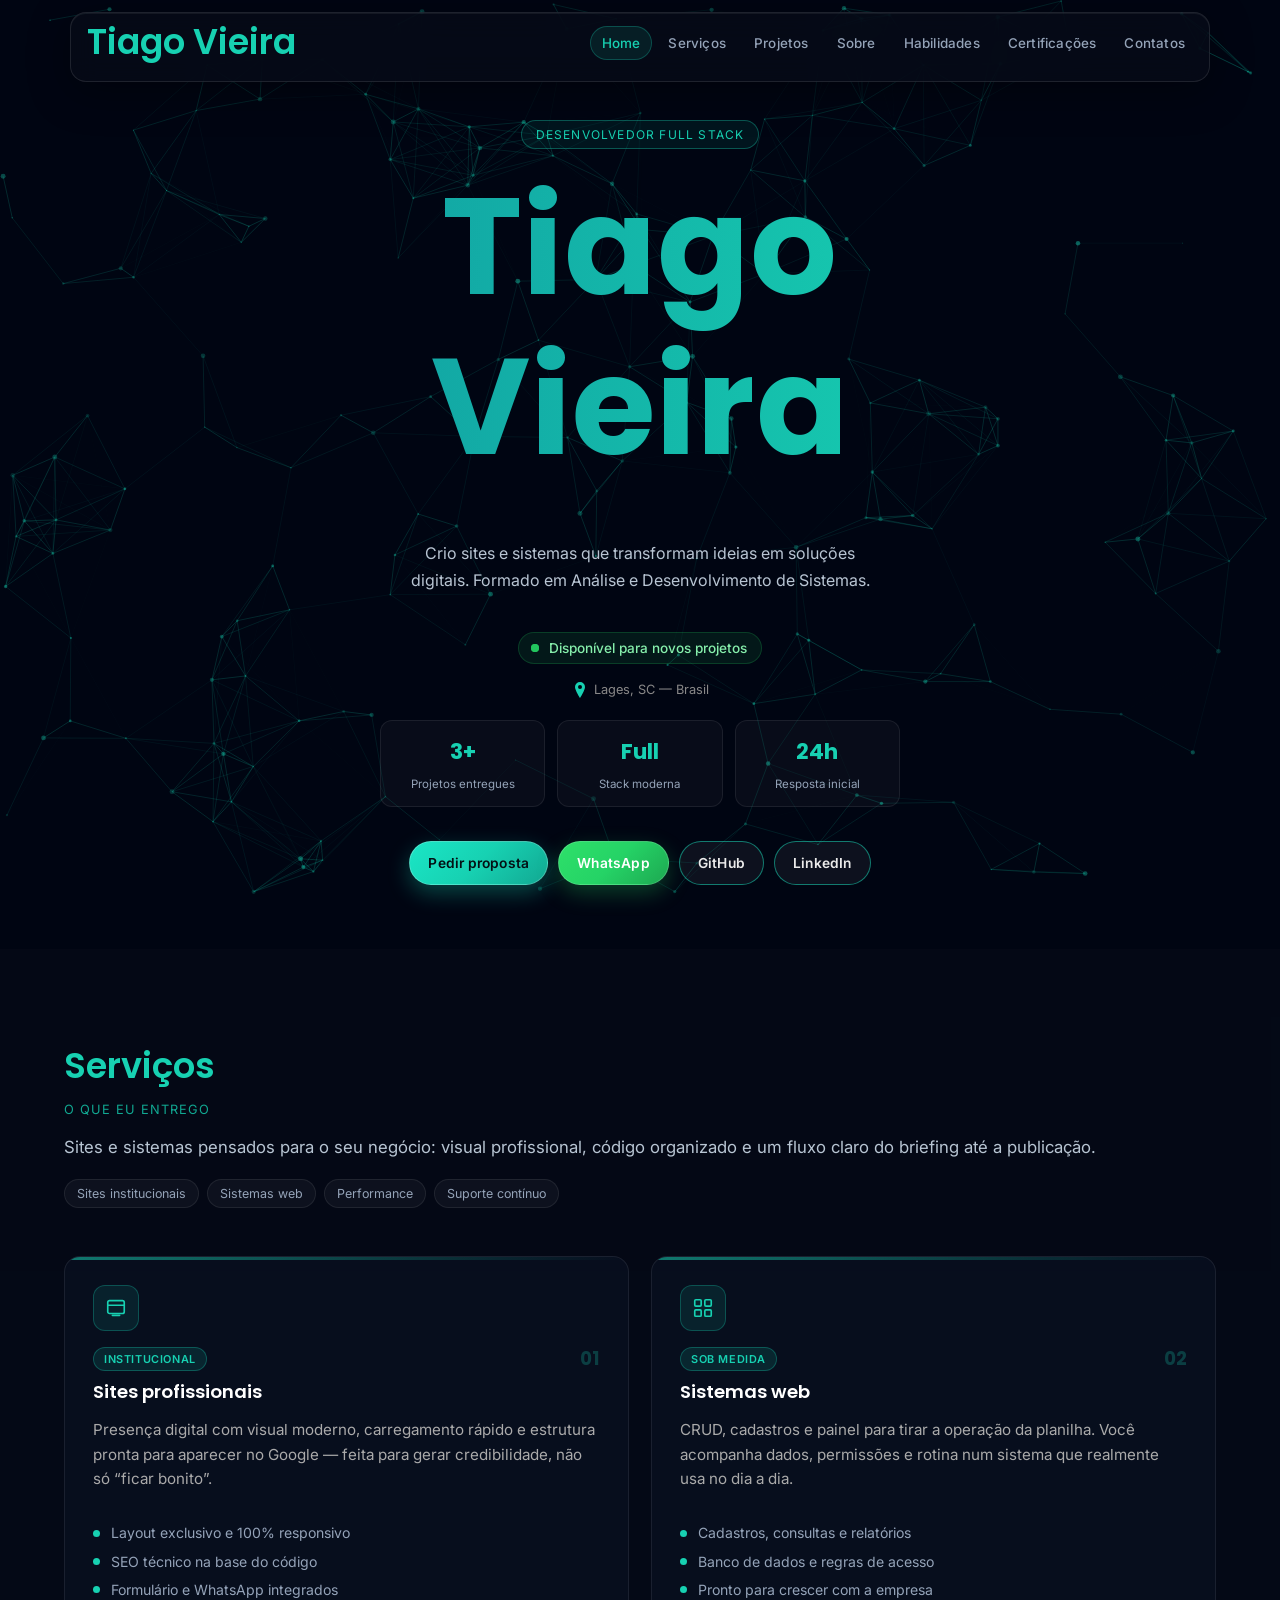
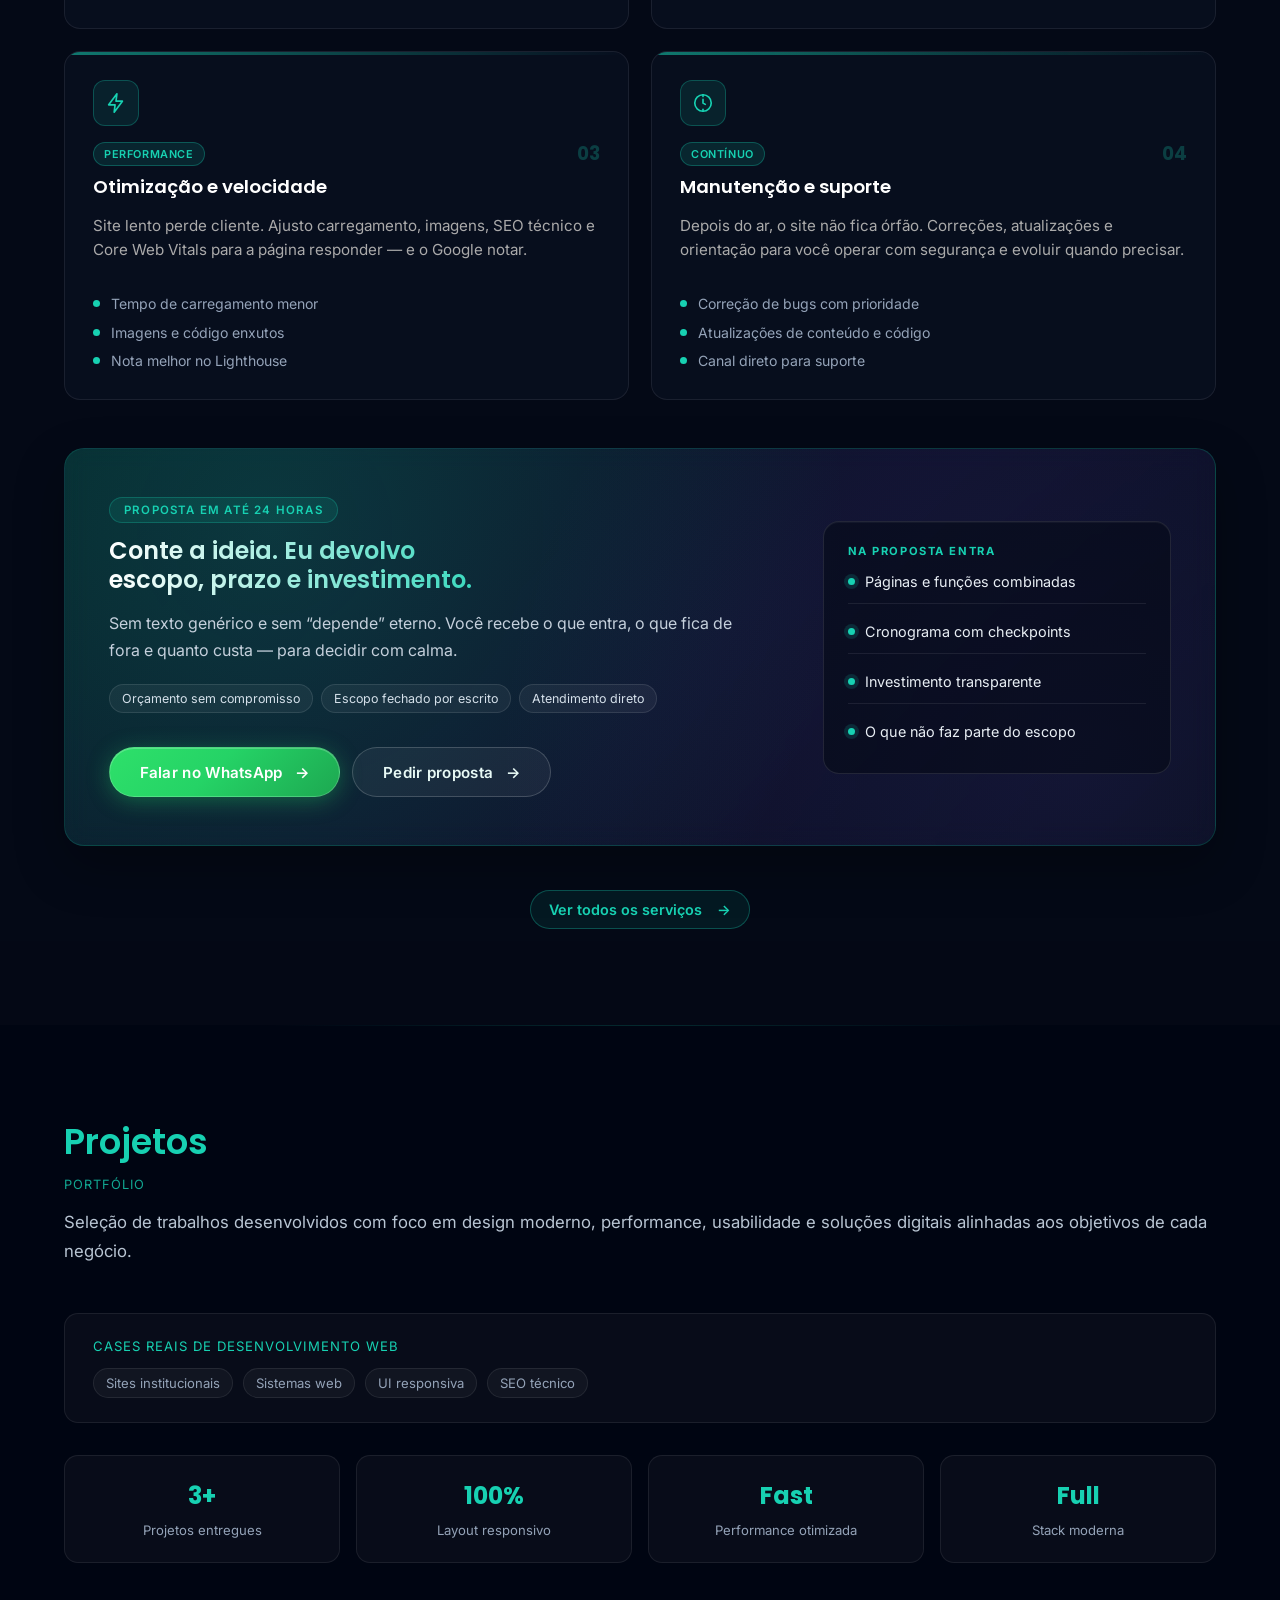
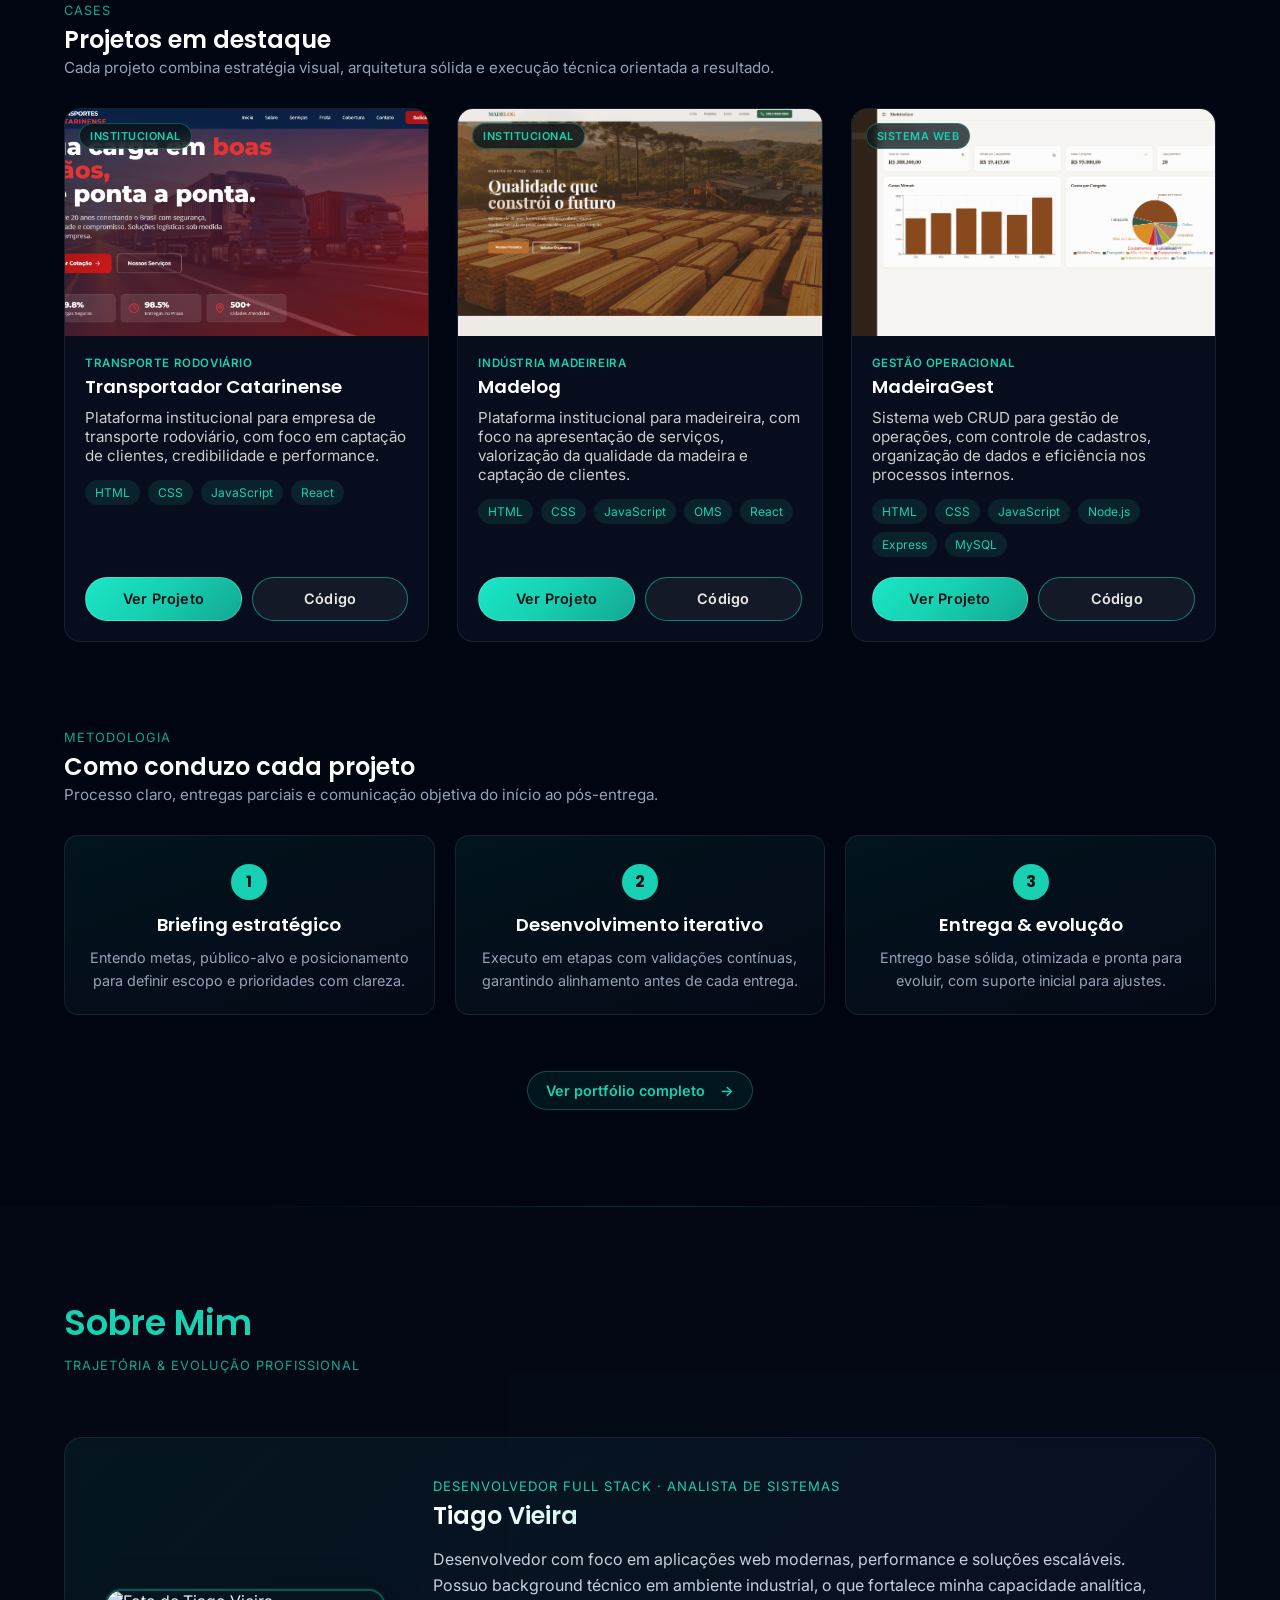
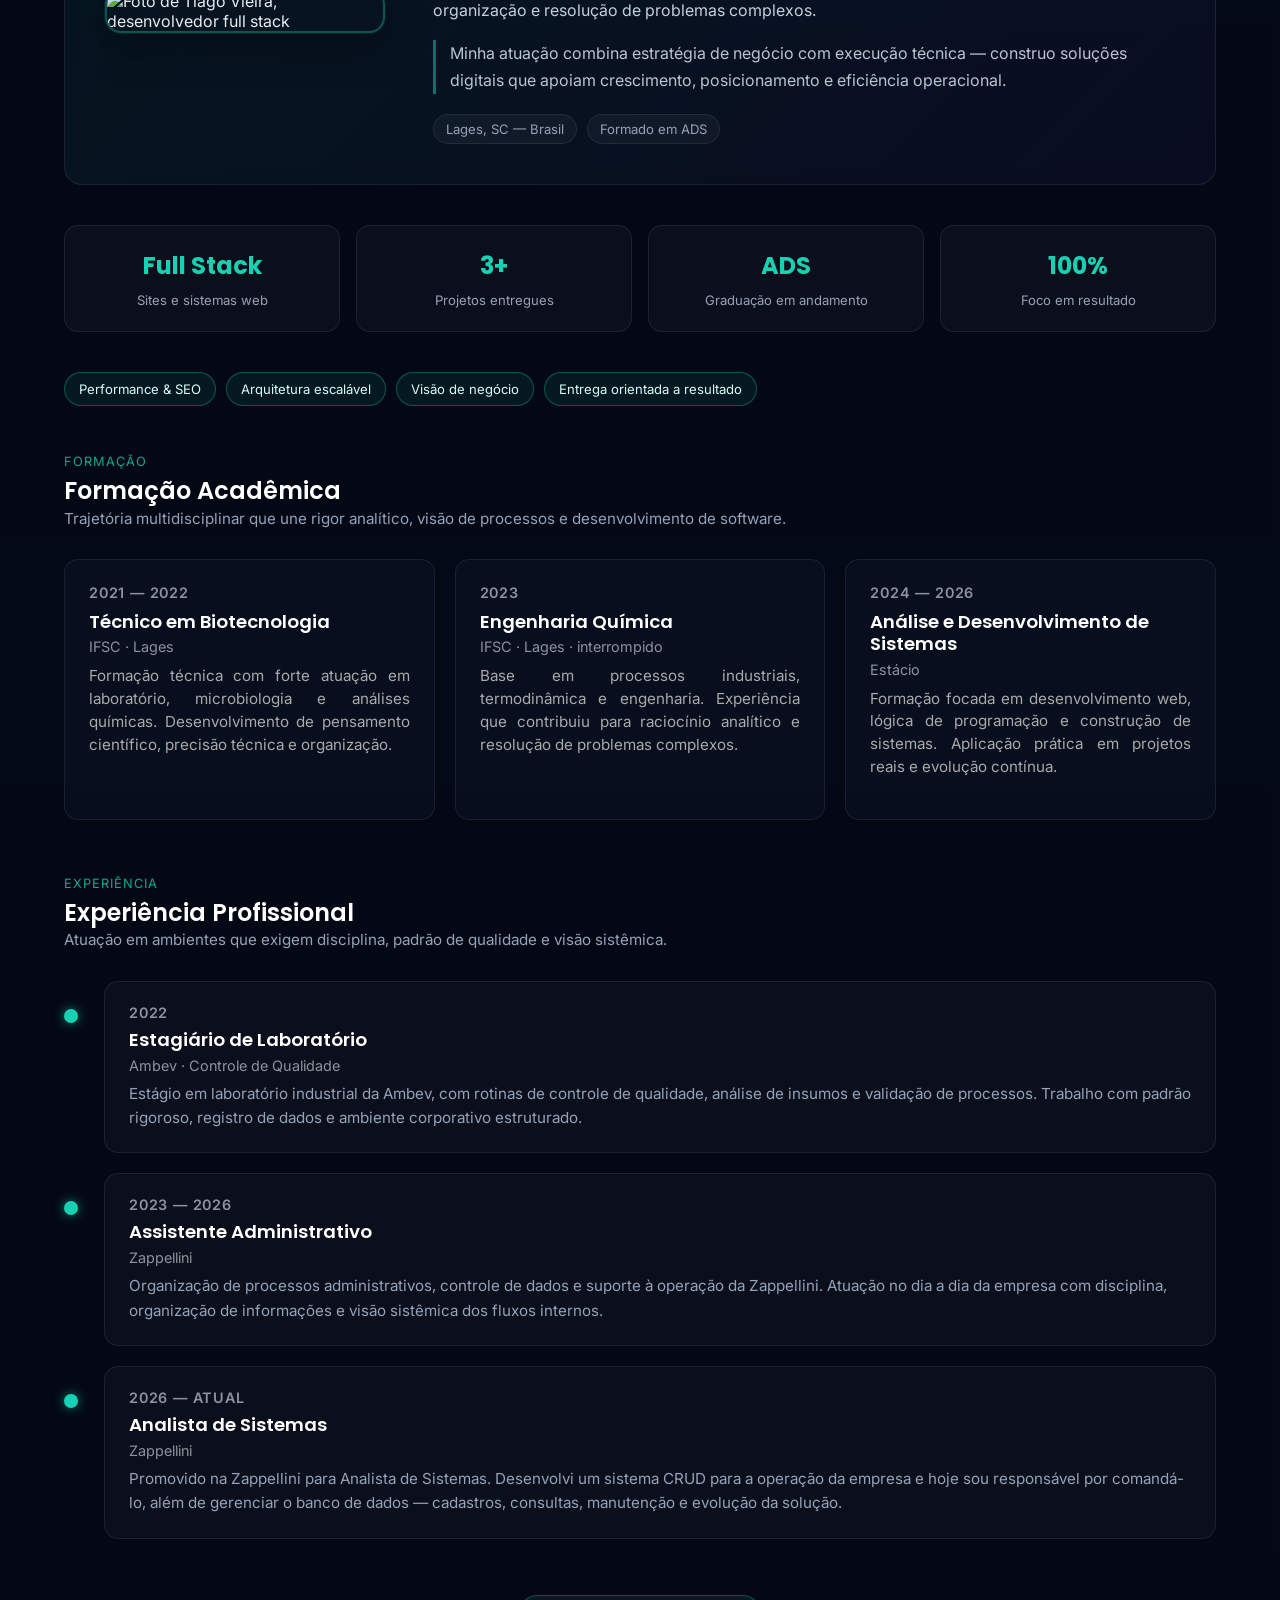
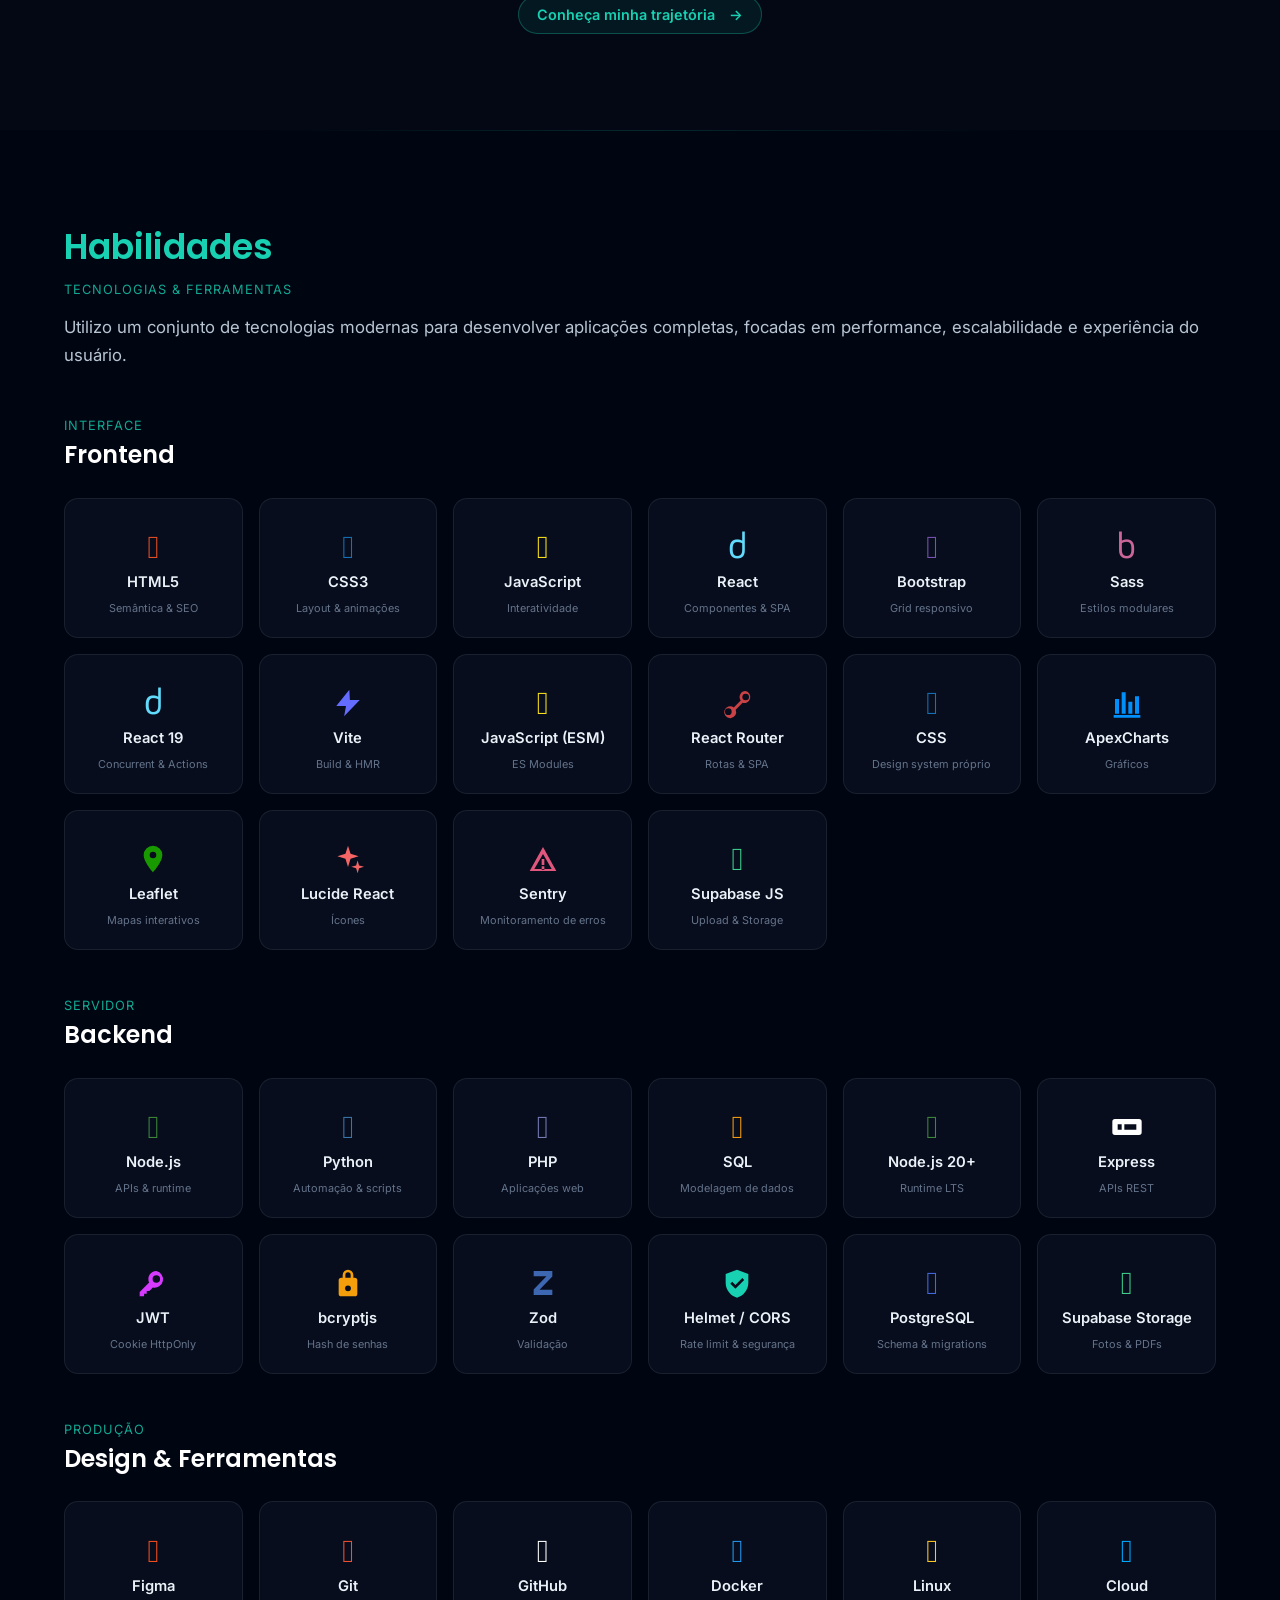
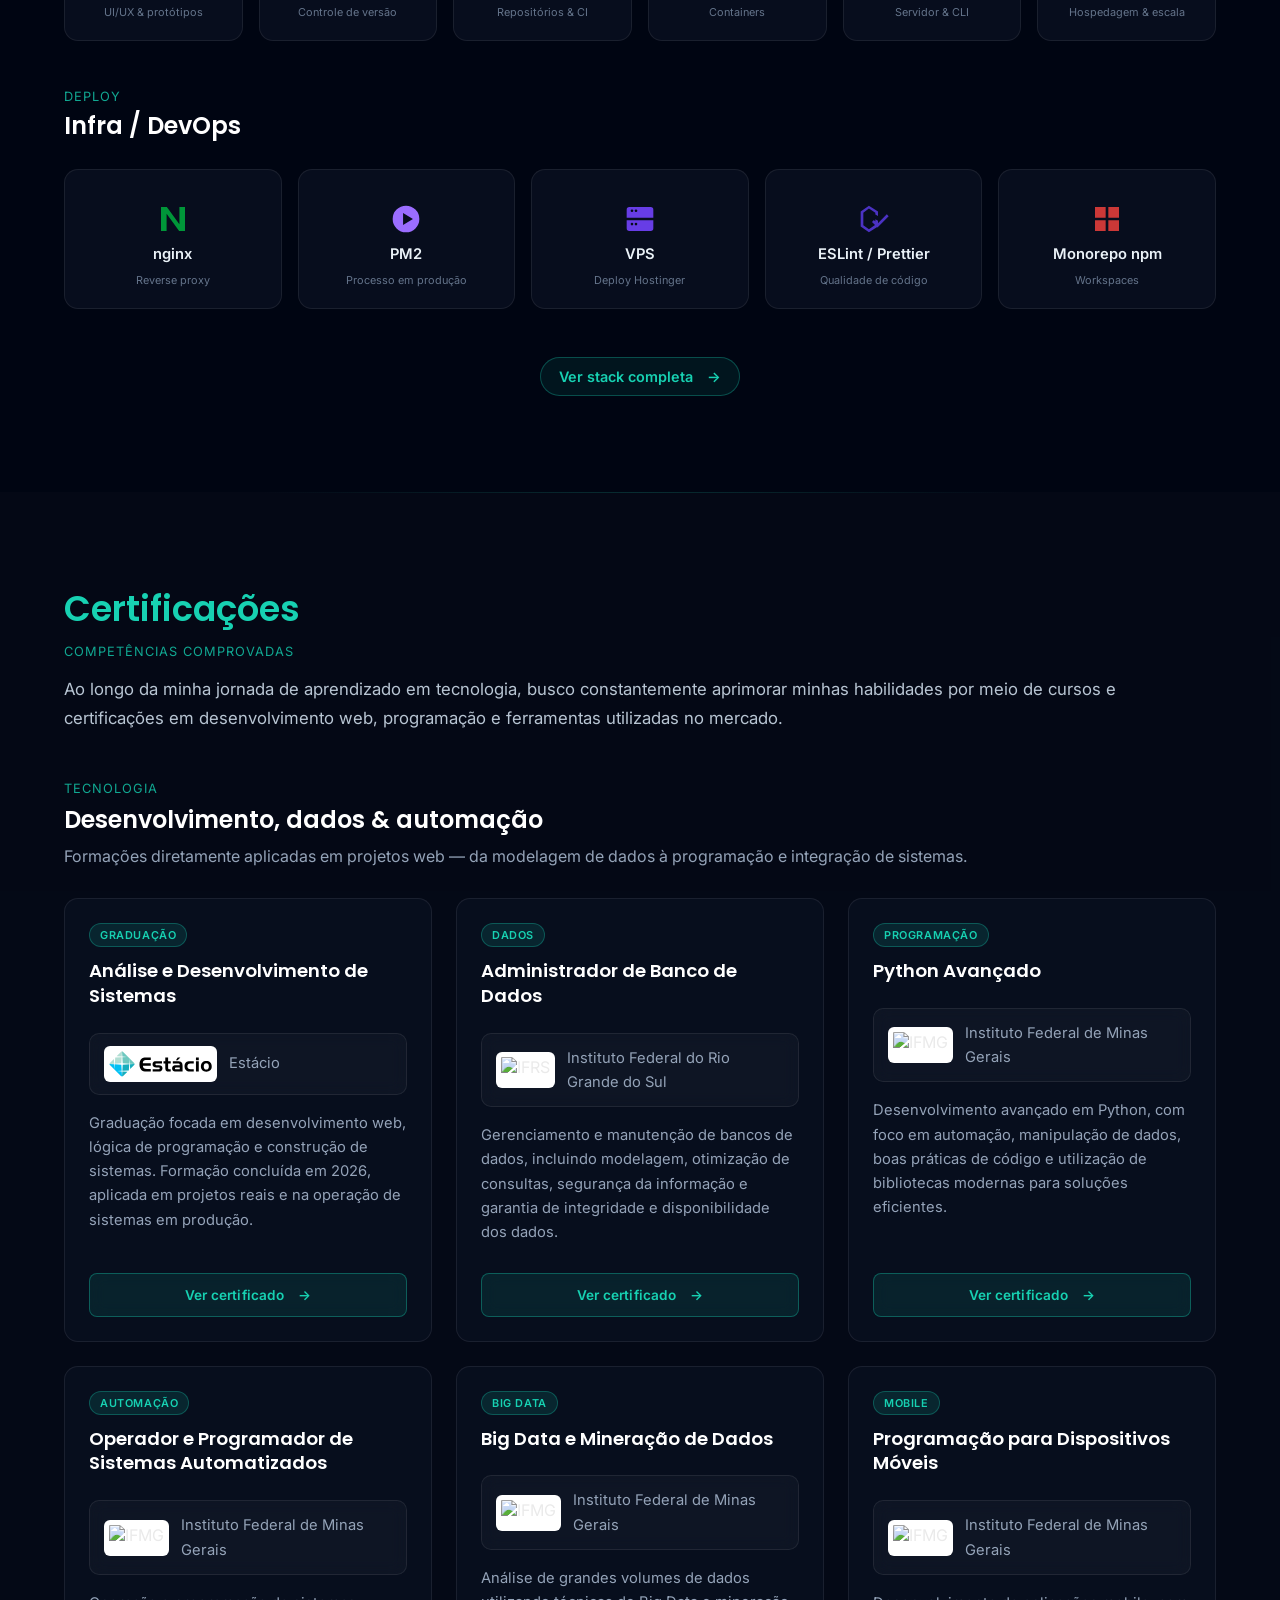
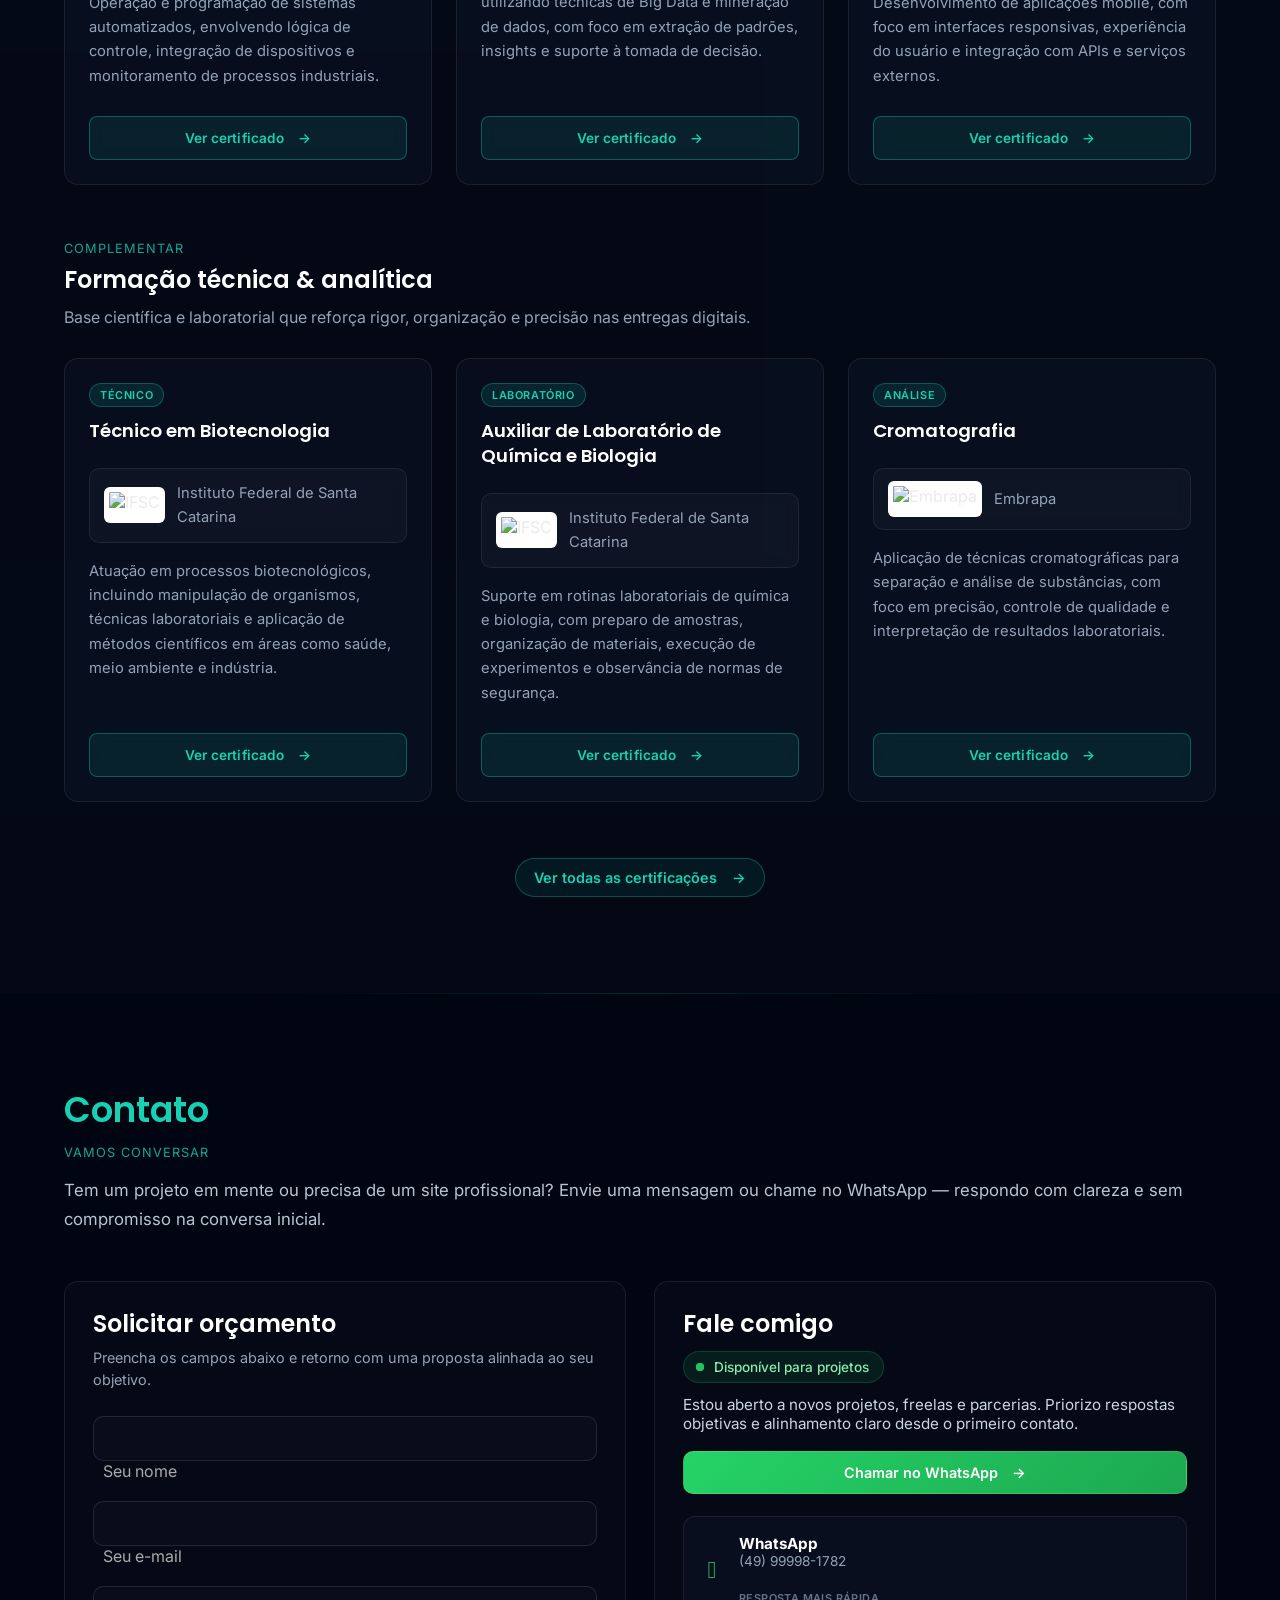
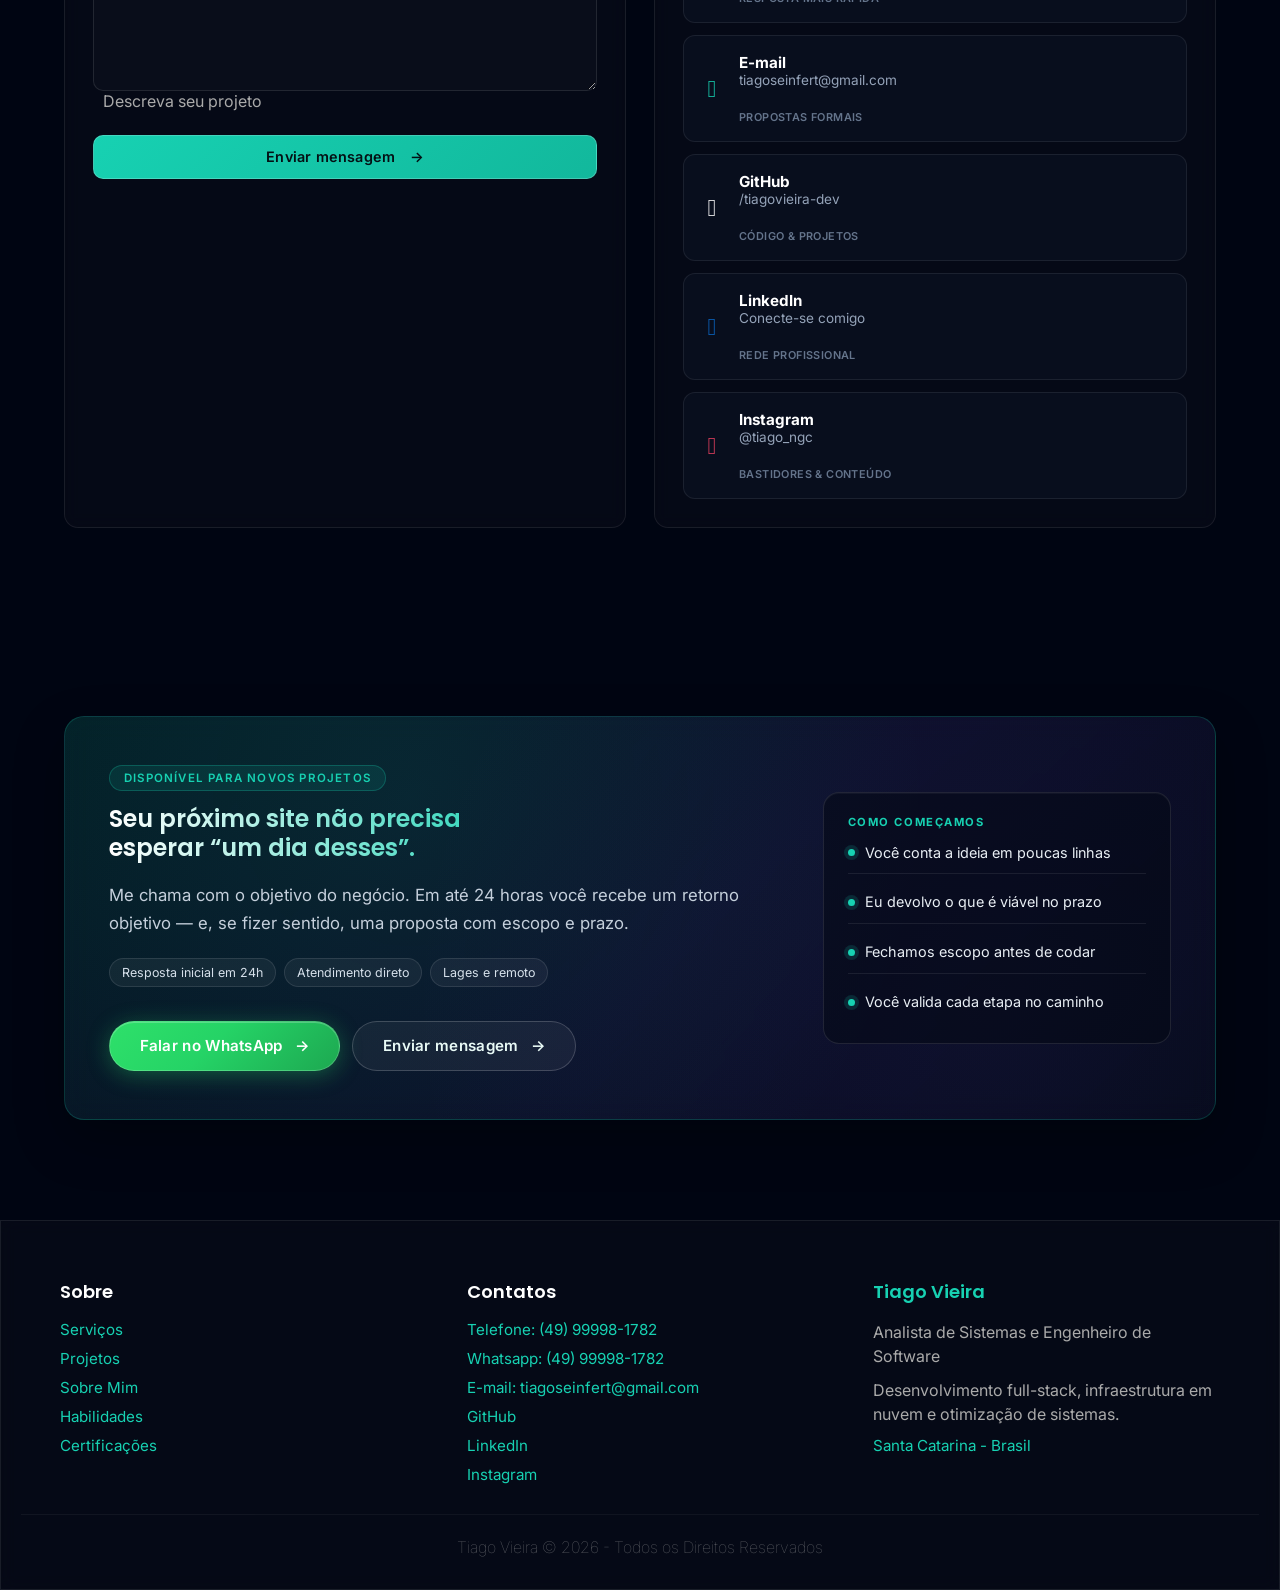
==== commit cd6a2278: "19/08/2026" ====
--- a/index.html
+++ b/index.html
@@ -45,7 +45,7 @@
     <meta name="twitter:image" content="https://tiagovieira.dev.br/assets/preview-certificacoes.jpg" />
 
     <!--======================| Tema Mobile |======================-->
-    <meta name="theme-color" content="#14ACA7" />
+    <meta name="theme-color" content="#17d1b2" />
 
     <!--======================| Favicons |======================-->
     <link rel="icon" type="image/x-icon" href="assets/favicons/favicon.ico" />
@@ -61,13 +61,13 @@
     <link href="https://fonts.googleapis.com/css2?family=Inter:wght@400;500;600&family=Poppins:wght@400;600;700&display=swap" rel="stylesheet" />
 
     <!--======================| Ícones |======================-->
-    <link rel="stylesheet" href="https://cdnjs.cloudflare.com/ajax/libs/font-awesome/6.5.0/css/all.min.css" />
+    <link rel="stylesheet" href="css/font-icons.css" />
 
     <!--======================| CSS |======================-->
     <link rel="stylesheet" href="css/style.css" />
   </head>
 
-  <body>
+  <body class="home-pagina">
     <!--======================| Menu |======================-->
     <div id="menu-container"></div>
 
@@ -85,29 +85,47 @@
     <!--======================| Menu |======================-->
 
     <!--======================| Início |======================-->
-    <section class="heros">
+    <section class="heros" id="inicio">
       <canvas id="bg-canvas"></canvas>
       <div class="container hero">
         <div class="hero-texto">
-          <span class="badge reveal reveal-premium">// desenvolvedor & analista de sistemas</span>
+          <span class="badge reveal reveal-premium">Desenvolvedor Full Stack</span>
 
           <h1 class="nome reveal reveal-premium">Tiago Vieira</h1>
 
-          <p class="descricao">
-            Crio sites e sistemas que transformam ideias em soluções digitais. Formado em Análise e Desenvolvimento de Sistemas e pós-graduando em Engenharia de Software.
+          <p class="descricao reveal reveal-premium">
+            Crio sites e sistemas que transformam ideias em soluções digitais. Formado em Análise e Desenvolvimento de Sistemas.
           </p>
 
+          <p class="contato-status hero-status reveal reveal-premium"><span class="status-dot" aria-hidden="true"></span>Disponível para novos projetos</p>
+
           <div class="localizacao reveal reveal-premium">
-            <svg xmlns="http://www.w3.org/2000/svg" width="16" height="16" fill="currentColor" viewBox="0 0 16 16">
+            <svg xmlns="http://www.w3.org/2000/svg" width="16" height="16" fill="currentColor" viewBox="0 0 16 16" aria-hidden="true">
               <path d="M8 0a5 5 0 0 0-5 5c0 3.25 5 11 5 11s5-7.75 5-11a5 5 0 0 0-5-5zm0 7a2 2 0 1 1 0-4 2 2 0 0 1 0 4z" />
             </svg>
             <span>Lages, SC — Brasil</span>
           </div>
 
+          <div class="home-hero-stats reveal reveal-premium" aria-label="Indicadores profissionais">
+            <article>
+              <strong>3+</strong>
+              <span>Projetos entregues</span>
+            </article>
+            <article>
+              <strong>Full</strong>
+              <span>Stack moderna</span>
+            </article>
+            <article>
+              <strong>24h</strong>
+              <span>Resposta inicial</span>
+            </article>
+          </div>
+
           <div class="botoes-inicio reveal reveal-premium">
+            <a href="#contatos" class="btn-inicio btn-inicio--primary">Pedir proposta</a>
+            <a href="https://wa.me/49999981782" class="btn-inicio btn-inicio--whatsapp" target="_blank" rel="noopener noreferrer">WhatsApp</a>
             <a href="https://github.com/tiagovieira-dev" class="btn-inicio" target="_blank" rel="noopener noreferrer">GitHub</a>
             <a href="https://www.linkedin.com/in/tiago-vieira-0540531aa/" class="btn-inicio" target="_blank" rel="noopener noreferrer">LinkedIn</a>
-            <a href="https://wa.me/49999981782" class="btn-inicio destaque" target="_blank" rel="noopener noreferrer">Whatsapp</a>
           </div>
         </div>
       </div>
@@ -115,92 +133,184 @@
     <!--======================| Início |======================-->
 
     <!--======================| Serviços |======================-->
-    <section class="servicos">
+    <section class="servicos" id="servicos">
       <div class="container">
-        <header class="reveal reveal-premium">
-          <h2>Serviços</h2>
-        </header>
-
-        <p class="tag">Soluções Digitais</p>
-
-        <p class="servicos-sub">Desenvolvimento de soluções modernas focadas em performance, escalabilidade e resultados reais para o seu negócio.</p>
+        <div class="home-secao-header reveal reveal-premium">
+          <header>
+            <h2>Serviços</h2>
+            <p class="tag">O que eu entrego</p>
+          </header>
+          <p class="home-secao-desc">Sites e sistemas pensados para o seu negócio: visual profissional, código organizado e um fluxo claro do briefing até a publicação.</p>
+          <div class="servicos-intro-meta" aria-label="Tipos de serviço">
+            <span>Sites institucionais</span>
+            <span>Sistemas web</span>
+            <span>Performance</span>
+            <span>Suporte contínuo</span>
+          </div>
+        </div>
 
         <div class="servicos-grid">
-          <div class="servico reveal reveal-premium">
-            <h3>Desenvolvimento de Sites Profissionais</h3>
-            <p>Criação de sites institucionais modernos, rápidos e responsivos, pensados para gerar credibilidade, atrair clientes e aumentar sua presença online.</p>
+          <article class="servico reveal reveal-premium">
+            <span class="servico-icon" aria-hidden="true">
+              <svg viewBox="0 0 24 24" fill="none" stroke="currentColor" stroke-width="1.8" stroke-linecap="round" stroke-linejoin="round"><rect x="3" y="4" width="18" height="14" rx="2"/><path d="M3 9h18"/><path d="M8 20h8"/></svg>
+            </span>
+            <div class="servico-top">
+              <span class="servico-tag">Institucional</span>
+              <span class="servico-num" aria-hidden="true">01</span>
+            </div>
+            <h4>Sites profissionais</h4>
+            <p>Presença digital com visual moderno, carregamento rápido e estrutura pronta para aparecer no Google — feita para gerar credibilidade, não só “ficar bonito”.</p>
             <ul>
-              <li>Design moderno e personalizado</li>
-              <li>Alta performance e carregamento rápido</li>
-              <li>Otimizado para SEO</li>
+              <li>Layout exclusivo e 100% responsivo</li>
+              <li>SEO técnico na base do código</li>
+              <li>Formulário e WhatsApp integrados</li>
             </ul>
-          </div>
-
-          <div class="servico reveal reveal-premium">
-            <h3>Sistemas Web Sob Medida</h3>
-            <p>Desenvolvimento de sistemas personalizados para automatizar processos, organizar dados e aumentar a eficiência da sua empresa.</p>
+          </article>
+
+          <article class="servico reveal reveal-premium">
+            <span class="servico-icon" aria-hidden="true">
+              <svg viewBox="0 0 24 24" fill="none" stroke="currentColor" stroke-width="1.8" stroke-linecap="round" stroke-linejoin="round"><rect x="3" y="3" width="7" height="7" rx="1.2"/><rect x="14" y="3" width="7" height="7" rx="1.2"/><rect x="3" y="14" width="7" height="7" rx="1.2"/><rect x="14" y="14" width="7" height="7" rx="1.2"/></svg>
+            </span>
+            <div class="servico-top">
+              <span class="servico-tag">Sob medida</span>
+              <span class="servico-num" aria-hidden="true">02</span>
+            </div>
+            <h4>Sistemas web</h4>
+            <p>CRUD, cadastros e painel para tirar a operação da planilha. Você acompanha dados, permissões e rotina num sistema que realmente usa no dia a dia.</p>
             <ul>
-              <li>CRUD completo e dashboards</li>
-              <li>Integração com banco de dados</li>
-              <li>Escalável e seguro</li>
+              <li>Cadastros, consultas e relatórios</li>
+              <li>Banco de dados e regras de acesso</li>
+              <li>Pronto para crescer com a empresa</li>
             </ul>
-          </div>
-
-          <div class="servico reveal reveal-premium">
-            <h3>Otimização e Performance</h3>
-            <p>Melhoria de velocidade, estrutura e desempenho do seu site para oferecer melhor experiência ao usuário e melhor posicionamento no Google.</p>
+          </article>
+
+          <article class="servico reveal reveal-premium">
+            <span class="servico-icon" aria-hidden="true">
+              <svg viewBox="0 0 24 24" fill="none" stroke="currentColor" stroke-width="1.8" stroke-linecap="round" stroke-linejoin="round"><path d="M13 2L4 14h7l-1 8 9-12h-7l1-8z"/></svg>
+            </span>
+            <div class="servico-top">
+              <span class="servico-tag">Performance</span>
+              <span class="servico-num" aria-hidden="true">03</span>
+            </div>
+            <h4>Otimização e velocidade</h4>
+            <p>Site lento perde cliente. Ajusto carregamento, imagens, SEO técnico e Core Web Vitals para a página responder — e o Google notar.</p>
             <ul>
-              <li>Melhoria no tempo de carregamento</li>
-              <li>Boas práticas de SEO técnico</li>
-              <li>Melhoria no Lighthouse</li>
+              <li>Tempo de carregamento menor</li>
+              <li>Imagens e código enxutos</li>
+              <li>Nota melhor no Lighthouse</li>
             </ul>
-          </div>
-
-          <div class="servico reveal reveal-premium">
-            <h3>Manutenção e Suporte</h3>
-            <p>Atualizações, correções e melhorias contínuas para garantir que seu sistema ou site funcione sempre com segurança e estabilidade.</p>
+          </article>
+
+          <article class="servico reveal reveal-premium">
+            <span class="servico-icon" aria-hidden="true">
+              <svg viewBox="0 0 24 24" fill="none" stroke="currentColor" stroke-width="1.8" stroke-linecap="round" stroke-linejoin="round"><path d="M12 8v4l2.5 1.5"/><circle cx="12" cy="12" r="9"/><path d="M12 3v2"/><path d="M12 19v2"/></svg>
+            </span>
+            <div class="servico-top">
+              <span class="servico-tag">Contínuo</span>
+              <span class="servico-num" aria-hidden="true">04</span>
+            </div>
+            <h4>Manutenção e suporte</h4>
+            <p>Depois do ar, o site não fica órfão. Correções, atualizações e orientação para você operar com segurança e evoluir quando precisar.</p>
             <ul>
-              <li>Correção de bugs</li>
-              <li>Atualizações constantes</li>
-              <li>Suporte técnico</li>
+              <li>Correção de bugs com prioridade</li>
+              <li>Atualizações de conteúdo e código</li>
+              <li>Canal direto para suporte</li>
             </ul>
-          </div>
+          </article>
         </div>
 
         <div class="servicos-cta reveal reveal-premium">
-          <div class="cta-content">
-            <h3>Pronto para levar seu projeto para o próximo nível?</h3>
-            <p>Desenvolvo soluções digitais sob medida, com foco em performance, design moderno e resultados reais para o seu negócio.</p>
-
-            <a href="pages/contatos.html" class="btn-cta">Solicitar orçamento</a>
-          </div>
+          <div class="cta-panel">
+            <div class="cta-content">
+              <span class="cta-eyebrow">Proposta em até 24 horas</span>
+              <h3>Conte a ideia. Eu devolvo escopo, prazo e investimento.</h3>
+              <p>Sem texto genérico e sem “depende” eterno. Você recebe o que entra, o que fica de fora e quanto custa — para decidir com calma.</p>
+              <ul class="cta-chips">
+                <li>Orçamento sem compromisso</li>
+                <li>Escopo fechado por escrito</li>
+                <li>Atendimento direto</li>
+              </ul>
+              <div class="cta-actions">
+                <a href="https://wa.me/49999981782" class="btn-cta btn-cta--whatsapp" target="_blank" rel="noopener noreferrer">Falar no WhatsApp<span class="btn-cta-arrow" aria-hidden="true">→</span></a>
+                <a href="pages/contatos.html" class="btn-cta btn-cta--ghost">Pedir proposta<span class="btn-cta-arrow" aria-hidden="true">→</span></a>
+              </div>
+            </div>
+            <aside class="cta-aside">
+              <p class="cta-aside-label">Na proposta entra</p>
+              <ul>
+                <li>Páginas e funções combinadas</li>
+                <li>Cronograma com checkpoints</li>
+                <li>Investimento transparente</li>
+                <li>O que não faz parte do escopo</li>
+              </ul>
+            </aside>
+          </div>
+        </div>
+
+        <div class="home-secao-footer reveal reveal-premium">
+          <a href="pages/servicos.html" class="home-secao-link">Ver todos os serviços<span class="btn-cta-arrow" aria-hidden="true">→</span></a>
         </div>
       </div>
     </section>
     <!--======================| Serviços |======================-->
 
     <!--======================| Projetos |======================-->
-    <section class="projetos">
+    <section class="projetos" id="projetos">
       <div class="container">
-        <div class="projetos-header reveal reveal-premium">
-          <header class="reveal reveal-premium">
+        <div class="home-secao-header reveal reveal-premium">
+          <header>
             <h2>Projetos</h2>
+            <p class="tag">Portfólio</p>
           </header>
-          <p class="tag">Portfólio</p>
-
-          <p>Alguns dos projetos que desenvolvi, focados em performance, design moderno e soluções reais.</p>
+          <p class="home-secao-desc">Seleção de trabalhos desenvolvidos com foco em design moderno, performance, usabilidade e soluções digitais alinhadas aos objetivos de cada negócio.</p>
+        </div>
+
+        <div class="home-projetos-intro reveal reveal-premium">
+          <p class="home-projetos-eyebrow">Cases reais de desenvolvimento web</p>
+          <div class="home-projetos-meta">
+            <span>Sites institucionais</span>
+            <span>Sistemas web</span>
+            <span>UI responsiva</span>
+            <span>SEO técnico</span>
+          </div>
+        </div>
+
+        <div class="sobre-stats reveal reveal-premium" aria-label="Indicadores do portfólio">
+          <article class="sobre-stat">
+            <strong>3+</strong>
+            <span>Projetos entregues</span>
+          </article>
+          <article class="sobre-stat">
+            <strong>100%</strong>
+            <span>Layout responsivo</span>
+          </article>
+          <article class="sobre-stat">
+            <strong>Fast</strong>
+            <span>Performance otimizada</span>
+          </article>
+          <article class="sobre-stat">
+            <strong>Full</strong>
+            <span>Stack moderna</span>
+          </article>
+        </div>
+
+        <div class="home-subsecao reveal reveal-premium">
+          <p class="tag">Cases</p>
+          <h3>Projetos em destaque</h3>
+          <p class="sobre-secao-desc">Cada projeto combina estratégia visual, arquitetura sólida e execução técnica orientada a resultado.</p>
         </div>
 
         <div class="projetos-grid">
           <article class="projeto-card reveal reveal-premium">
             <div class="projeto-img">
-              <img src="assets/trc.png" loading="lazy" alt="Projeto 1" />
+              <span class="projeto-tag">Institucional</span>
+              <img src="assets/trc.png" loading="lazy" alt="Screenshot do site Transportador Catarinense" />
             </div>
 
             <div class="projeto-content">
-              <h3>Transportador Catarinense</h3>
-
-              <p>Plataforma institucional para empresa de transporte rodoviário, com foco em captação de clientes e performance.</p>
+              <span class="projeto-tipo">Transporte rodoviário</span>
+              <h4>Transportador Catarinense</h4>
+              <p>Plataforma institucional para empresa de transporte rodoviário, com foco em captação de clientes, credibilidade e performance.</p>
 
               <div class="techs">
                 <span>HTML</span>
@@ -218,13 +328,14 @@
 
           <article class="projeto-card reveal reveal-premium">
             <div class="projeto-img">
-              <img src="assets/madelog.png" loading="lazy" alt="Projeto 2" />
+              <span class="projeto-tag">Institucional</span>
+              <img src="assets/madelog.png" loading="lazy" alt="Screenshot do site Madelog Madeireira" />
             </div>
 
             <div class="projeto-content">
-              <h3>Madelog</h3>
-
-              <p>Plataforma institucional desenvolvida para a madeireira Madelog, com foco na apresentação de serviços, valorização da qualidade da madeira e captação de clientes.</p>
+              <span class="projeto-tipo">Indústria madeireira</span>
+              <h4>Madelog</h4>
+              <p>Plataforma institucional para madeireira, com foco na apresentação de serviços, valorização da qualidade da madeira e captação de clientes.</p>
 
               <div class="techs">
                 <span>HTML</span>
@@ -243,13 +354,14 @@
 
           <article class="projeto-card reveal reveal-premium">
             <div class="projeto-img">
-              <img src="assets/madeiragest.png" loading="lazy" alt="Projeto 3" />
+              <span class="projeto-tag">Sistema web</span>
+              <img src="assets/madeiragest.png" loading="lazy" alt="Screenshot do sistema MadeiraGest" />
             </div>
 
             <div class="projeto-content">
-              <h3>MadeiraGest</h3>
-
-              <p>Sistema web CRUD desenvolvido para gestão de operações da Madeiragest, com foco no controle de cadastros, organização de dados e eficiência nos processos internos.</p>
+              <span class="projeto-tipo">Gestão operacional</span>
+              <h4>MadeiraGest</h4>
+              <p>Sistema web CRUD para gestão de operações, com controle de cadastros, organização de dados e eficiência nos processos internos.</p>
 
               <div class="techs">
                 <span>HTML</span>
@@ -267,393 +379,773 @@
             </div>
           </article>
         </div>
+
+        <div class="bloco home-bloco home-projetos-metodologia">
+          <div class="home-subsecao reveal reveal-premium">
+            <p class="tag">Metodologia</p>
+            <h3>Como conduzo cada projeto</h3>
+            <p class="sobre-secao-desc">Processo claro, entregas parciais e comunicação objetiva do início ao pós-entrega.</p>
+          </div>
+
+          <div class="sobre-processo">
+            <article class="sobre-passo reveal reveal-premium">
+              <span class="sobre-passo-num">1</span>
+              <h4>Briefing estratégico</h4>
+              <p>Entendo metas, público-alvo e posicionamento para definir escopo e prioridades com clareza.</p>
+            </article>
+
+            <article class="sobre-passo reveal reveal-premium">
+              <span class="sobre-passo-num">2</span>
+              <h4>Desenvolvimento iterativo</h4>
+              <p>Executo em etapas com validações contínuas, garantindo alinhamento antes de cada entrega.</p>
+            </article>
+
+            <article class="sobre-passo reveal reveal-premium">
+              <span class="sobre-passo-num">3</span>
+              <h4>Entrega & evolução</h4>
+              <p>Entrego base sólida, otimizada e pronta para evoluir, com suporte inicial para ajustes.</p>
+            </article>
+          </div>
+        </div>
+
+        <div class="home-secao-footer reveal reveal-premium">
+          <a href="pages/projetos.html" class="home-secao-link">Ver portfólio completo<span class="btn-cta-arrow" aria-hidden="true">→</span></a>
+        </div>
       </div>
     </section>
     <!--======================| Projetos |======================-->
 
     <!--======================| Sobre |======================-->
-    <section class="sobre-mim">
+    <section class="sobre-mim" id="sobre">
       <div class="container">
-        <header>
-          <h2>Sobre Mim</h2>
-          <p class="tag">Trajetória & Evolução Profissional</p>
-        </header>
-
-        <p class="intro">
-          Desenvolvedor com foco em aplicações web modernas, performance e soluções escaláveis. Possuo background técnico em ambiente industrial, o que fortalece minha capacidade analítica,
-          organização e resolução de problemas complexos.
-        </p>
-
-        <div class="bloco">
-          <h3>Formação Acadêmica</h3>
+        <div class="home-secao-header reveal reveal-premium">
+          <header>
+            <h2>Sobre Mim</h2>
+            <p class="tag">Trajetória & Evolução Profissional</p>
+          </header>
+        </div>
+
+        <div class="sobre-hero reveal reveal-premium">
+          <div class="sobre-hero-foto">
+            <img src="assets/perfil.jpg" width="280" height="280" loading="lazy" alt="Foto de Tiago Vieira, desenvolvedor full stack" />
+          </div>
+
+          <div class="sobre-hero-texto">
+            <p class="sobre-hero-cargo">Desenvolvedor Full Stack · Analista de Sistemas</p>
+            <h3 class="sobre-hero-nome">Tiago Vieira</h3>
+
+            <p class="intro">
+              Desenvolvedor com foco em aplicações web modernas, performance e soluções escaláveis. Possuo background técnico em ambiente industrial, o que fortalece minha capacidade analítica, organização e resolução de problemas complexos.
+            </p>
+
+            <p class="sobre-hero-visao">
+              Minha atuação combina estratégia de negócio com execução técnica — construo soluções digitais que apoiam crescimento, posicionamento e eficiência operacional.
+            </p>
+
+            <div class="sobre-hero-meta">
+              <span>Lages, SC — Brasil</span>
+              <span>Formado em ADS</span>
+            </div>
+          </div>
+        </div>
+
+        <div class="sobre-stats reveal reveal-premium" aria-label="Destaques profissionais">
+          <article class="sobre-stat">
+            <strong>Full Stack</strong>
+            <span>Sites e sistemas web</span>
+          </article>
+          <article class="sobre-stat">
+            <strong>3+</strong>
+            <span>Projetos entregues</span>
+          </article>
+          <article class="sobre-stat">
+            <strong>ADS</strong>
+            <span>Graduação em andamento</span>
+          </article>
+          <article class="sobre-stat">
+            <strong>100%</strong>
+            <span>Foco em resultado</span>
+          </article>
+        </div>
+
+        <div class="sobre-resumo reveal reveal-premium" aria-label="Competências em destaque">
+          <span>Performance & SEO</span>
+          <span>Arquitetura escalável</span>
+          <span>Visão de negócio</span>
+          <span>Entrega orientada a resultado</span>
+        </div>
+
+        <div class="bloco home-bloco">
+          <div class="home-subsecao reveal reveal-premium">
+            <p class="tag">Formação</p>
+            <h3>Formação Acadêmica</h3>
+            <p class="sobre-secao-desc">Trajetória multidisciplinar que une rigor analítico, visão de processos e desenvolvimento de software.</p>
+          </div>
 
           <div class="cards">
-            <div class="card reveal reveal-premium">
+            <article class="card reveal reveal-premium">
+              <span class="card-etapa">2021 — 2022</span>
               <h4>Técnico em Biotecnologia</h4>
-              <span>IFSC Lages • 2021 - 2022</span>
+              <span class="card-inst">IFSC · Lages</span>
               <p>Formação técnica com forte atuação em laboratório, microbiologia e análises químicas. Desenvolvimento de pensamento científico, precisão técnica e organização.</p>
-            </div>
-
-            <div class="card reveal reveal-premium">
+            </article>
+
+            <article class="card reveal reveal-premium">
+              <span class="card-etapa">2023</span>
               <h4>Engenharia Química</h4>
-              <span>IFSC Lages • 2023 (interrompido)</span>
+              <span class="card-inst">IFSC · Lages · interrompido</span>
               <p>Base em processos industriais, termodinâmica e engenharia. Experiência que contribuiu para raciocínio analítico e resolução de problemas complexos.</p>
-            </div>
-
-            <div class="card destaque reveal reveal-premium">
+            </article>
+
+            <article class="card reveal reveal-premium">
+              <span class="card-etapa">2024 — 2026</span>
               <h4>Análise e Desenvolvimento de Sistemas</h4>
-              <span>Estácio • 2024 - 2027 (em andamento)</span>
+              <span class="card-inst">Estácio</span>
               <p>Formação focada em desenvolvimento web, lógica de programação e construção de sistemas. Aplicação prática em projetos reais e evolução contínua.</p>
-            </div>
-          </div>
-        </div>
-
-        <div class="bloco">
-          <h3>Experiência Profissional</h3>
-
-          <div class="timeline">
+            </article>
+          </div>
+        </div>
+
+        <div class="bloco home-bloco">
+          <div class="home-subsecao reveal reveal-premium">
+            <p class="tag">Experiência</p>
+            <h3>Experiência Profissional</h3>
+            <p class="sobre-secao-desc">Atuação em ambientes que exigem disciplina, padrão de qualidade e visão sistêmica.</p>
+          </div>
+
+          <div class="timeline home-timeline">
             <div class="timeline-item reveal reveal-premium">
               <div class="dot"></div>
               <div class="content">
-                <h4>Estagiário de Laboratório - Ambev</h4>
-                <span>2022 • Controle de Qualidade</span>
-                <p>
-                  Atuação em laboratório industrial com foco em qualidade de insumos, análise técnica e validação de processos. Experiência com padrões rigorosos e ambiente corporativo
-                  estruturado.
-                </p>
+                <span class="timeline-periodo">2022</span>
+                <h4>Estagiário de Laboratório</h4>
+                <span class="timeline-empresa">Ambev · Controle de Qualidade</span>
+                <p>Estágio em laboratório industrial da Ambev, com rotinas de controle de qualidade, análise de insumos e validação de processos. Trabalho com padrão rigoroso, registro de dados e ambiente corporativo estruturado.</p>
               </div>
             </div>
 
             <div class="timeline-item reveal reveal-premium">
               <div class="dot"></div>
               <div class="content">
-                <h4>Assistente Administrativo - Zappellini</h4>
-                <span>2023 - Atual</span>
-                <p>Responsável por organização de processos, controle de dados e suporte operacional. Desenvolvimento de visão sistêmica, disciplina e eficiência organizacional.</p>
-              </div>
-            </div>
-          </div>
+                <span class="timeline-periodo">2023 — 2026</span>
+                <h4>Assistente Administrativo</h4>
+                <span class="timeline-empresa">Zappellini</span>
+                <p>Organização de processos administrativos, controle de dados e suporte à operação da Zappellini. Atuação no dia a dia da empresa com disciplina, organização de informações e visão sistêmica dos fluxos internos.</p>
+              </div>
+            </div>
+
+            <div class="timeline-item reveal reveal-premium">
+              <div class="dot"></div>
+              <div class="content">
+                <span class="timeline-periodo">2026 — Atual</span>
+                <h4>Analista de Sistemas</h4>
+                <span class="timeline-empresa">Zappellini</span>
+                <p>Promovido na Zappellini para Analista de Sistemas. Desenvolvi um sistema CRUD para a operação da empresa e hoje sou responsável por comandá-lo, além de gerenciar o banco de dados — cadastros, consultas, manutenção e evolução da solução.</p>
+              </div>
+            </div>
+          </div>
+        </div>
+
+        <div class="home-secao-footer reveal reveal-premium">
+          <a href="pages/sobre.html" class="home-secao-link">Conheça minha trajetória<span class="btn-cta-arrow" aria-hidden="true">→</span></a>
         </div>
       </div>
     </section>
     <!--======================| Sobre |======================-->
 
     <!--======================| Habilidades |======================-->
-    <section class="habilidades">
+    <section class="habilidades" id="habilidades">
       <div class="container">
-        <header class="reveal reveal-premium">
-          <h2>Habilidades</h2>
-        </header>
-        <p class="tag">Tecnologias & Ferramentas</p>
-
-        <p class="descricao">Utilizo um conjunto de tecnologias modernas para desenvolver aplicações completas, focadas em performance, escalabilidade e experiência do usuário.</p>
-
-        <div class="categoria">
-          <h3>Frontend</h3>
-
-          <div class="skills-grid">
-            <div class="skill-card reveal reveal-premium">
-              <a class="skill-link" href="https://developer.mozilla.org/docs/Web/HTML" target="_blank" rel="noopener noreferrer" aria-label="Documentacao oficial do HTML5">
+        <div class="home-secao-header reveal reveal-premium">
+          <header>
+            <h2>Habilidades</h2>
+            <p class="tag">Tecnologias & Ferramentas</p>
+          </header>
+          <p class="home-secao-desc">Utilizo um conjunto de tecnologias modernas para desenvolver aplicações completas, focadas em performance, escalabilidade e experiência do usuário.</p>
+        </div>
+
+        <div class="home-skill-bloco">
+          <div class="home-subsecao reveal reveal-premium">
+            <p class="tag">Interface</p>
+            <h3>Frontend</h3>
+          </div>
+
+          <div class="skills-grid home-skills-grid">
+            <article class="skill-card reveal reveal-premium">
+              <a class="skill-link" href="https://developer.mozilla.org/docs/Web/HTML" target="_blank" rel="noopener noreferrer" aria-label="Documentação oficial do HTML5">
                 <i class="fa-brands fa-html5" style="color: #e34f26"></i>
-                <span>HTML5</span>
-              </a>
-            </div>
-
-            <div class="skill-card reveal reveal-premium">
-              <a class="skill-link" href="https://developer.mozilla.org/docs/Web/CSS" target="_blank" rel="noopener noreferrer" aria-label="Documentacao oficial do CSS3">
+                <span class="skill-nome">HTML5</span>
+                <span class="skill-tag">Semântica & SEO</span>
+              </a>
+            </article>
+
+            <article class="skill-card reveal reveal-premium">
+              <a class="skill-link" href="https://developer.mozilla.org/docs/Web/CSS" target="_blank" rel="noopener noreferrer" aria-label="Documentação oficial do CSS3">
                 <i class="fa-brands fa-css3-alt" style="color: #1572b6"></i>
-                <span>CSS3</span>
-              </a>
-            </div>
-
-            <div class="skill-card reveal reveal-premium">
-              <a class="skill-link" href="https://developer.mozilla.org/docs/Web/JavaScript" target="_blank" rel="noopener noreferrer" aria-label="Documentacao oficial do JavaScript">
+                <span class="skill-nome">CSS3</span>
+                <span class="skill-tag">Layout & animações</span>
+              </a>
+            </article>
+
+            <article class="skill-card reveal reveal-premium">
+              <a class="skill-link" href="https://developer.mozilla.org/docs/Web/JavaScript" target="_blank" rel="noopener noreferrer" aria-label="Documentação oficial do JavaScript">
                 <i class="fa-brands fa-js" style="color: #f7df1e"></i>
-                <span>JavaScript</span>
-              </a>
-            </div>
-
-            <div class="skill-card reveal reveal-premium">
+                <span class="skill-nome">JavaScript</span>
+                <span class="skill-tag">Interatividade</span>
+              </a>
+            </article>
+
+            <article class="skill-card reveal reveal-premium">
               <a class="skill-link" href="https://react.dev/" target="_blank" rel="noopener noreferrer" aria-label="Site oficial do React">
                 <i class="fa-brands fa-react" style="color: #61dafb"></i>
-                <span>React</span>
-              </a>
-            </div>
-
-            <div class="skill-card reveal reveal-premium">
+                <span class="skill-nome">React</span>
+                <span class="skill-tag">Componentes & SPA</span>
+              </a>
+            </article>
+
+            <article class="skill-card reveal reveal-premium">
               <a class="skill-link" href="https://getbootstrap.com/" target="_blank" rel="noopener noreferrer" aria-label="Site oficial do Bootstrap">
                 <i class="fa-brands fa-bootstrap" style="color: #7952b3"></i>
-                <span>Bootstrap</span>
-              </a>
-            </div>
-
-            <div class="skill-card reveal reveal-premium">
+                <span class="skill-nome">Bootstrap</span>
+                <span class="skill-tag">Grid responsivo</span>
+              </a>
+            </article>
+
+            <article class="skill-card reveal reveal-premium">
               <a class="skill-link" href="https://sass-lang.com/" target="_blank" rel="noopener noreferrer" aria-label="Site oficial do Sass">
                 <i class="fa-brands fa-sass" style="color: #cc6699"></i>
-                <span>Sass</span>
-              </a>
-            </div>
-          </div>
-        </div>
-
-        <div class="categoria">
-          <h3>Backend</h3>
-
-          <div class="skills-grid">
-            <div class="skill-card reveal reveal-premium">
+                <span class="skill-nome">Sass</span>
+                <span class="skill-tag">Estilos modulares</span>
+              </a>
+            </article>
+
+            <article class="skill-card reveal reveal-premium">
+              <a class="skill-link" href="https://react.dev/blog/2024/12/05/react-19" target="_blank" rel="noopener noreferrer" aria-label="Documentação do React 19">
+                <i class="fa-brands fa-react" style="color: #61dafb"></i>
+                <span class="skill-nome">React 19</span>
+                <span class="skill-tag">Concurrent & Actions</span>
+              </a>
+            </article>
+
+            <article class="skill-card reveal reveal-premium">
+              <a class="skill-link" href="https://vite.dev/" target="_blank" rel="noopener noreferrer" aria-label="Site oficial do Vite">
+                <i class="sk-icon sk-vite" style="color: #646cff"></i>
+                <span class="skill-nome">Vite</span>
+                <span class="skill-tag">Build & HMR</span>
+              </a>
+            </article>
+
+            <article class="skill-card reveal reveal-premium">
+              <a class="skill-link" href="https://developer.mozilla.org/docs/Web/JavaScript/Guide/Modules" target="_blank" rel="noopener noreferrer" aria-label="Documentação de JavaScript ES Modules">
+                <i class="fa-brands fa-js" style="color: #f7df1e"></i>
+                <span class="skill-nome">JavaScript (ESM)</span>
+                <span class="skill-tag">ES Modules</span>
+              </a>
+            </article>
+
+            <article class="skill-card reveal reveal-premium">
+              <a class="skill-link" href="https://reactrouter.com/" target="_blank" rel="noopener noreferrer" aria-label="Site oficial do React Router">
+                <i class="sk-icon sk-router" style="color: #ca4245"></i>
+                <span class="skill-nome">React Router</span>
+                <span class="skill-tag">Rotas & SPA</span>
+              </a>
+            </article>
+
+            <article class="skill-card reveal reveal-premium">
+              <a class="skill-link" href="https://developer.mozilla.org/docs/Web/CSS" target="_blank" rel="noopener noreferrer" aria-label="Documentação oficial de CSS">
+                <i class="fa-brands fa-css3-alt" style="color: #1572b6"></i>
+                <span class="skill-nome">CSS</span>
+                <span class="skill-tag">Design system próprio</span>
+              </a>
+            </article>
+
+            <article class="skill-card reveal reveal-premium">
+              <a class="skill-link" href="https://apexcharts.com/" target="_blank" rel="noopener noreferrer" aria-label="Site oficial do ApexCharts">
+                <i class="sk-icon sk-chart" style="color: #008ffb"></i>
+                <span class="skill-nome">ApexCharts</span>
+                <span class="skill-tag">Gráficos</span>
+              </a>
+            </article>
+
+            <article class="skill-card reveal reveal-premium">
+              <a class="skill-link" href="https://react-leaflet.js.org/" target="_blank" rel="noopener noreferrer" aria-label="Documentação do Leaflet e React-Leaflet">
+                <i class="sk-icon sk-map" style="color: #199900"></i>
+                <span class="skill-nome">Leaflet</span>
+                <span class="skill-tag">Mapas interativos</span>
+              </a>
+            </article>
+
+            <article class="skill-card reveal reveal-premium">
+              <a class="skill-link" href="https://lucide.dev/" target="_blank" rel="noopener noreferrer" aria-label="Site oficial do Lucide React">
+                <i class="sk-icon sk-icons" style="color: #f56565"></i>
+                <span class="skill-nome">Lucide React</span>
+                <span class="skill-tag">Ícones</span>
+              </a>
+            </article>
+
+            <article class="skill-card reveal reveal-premium">
+              <a class="skill-link" href="https://sentry.io/" target="_blank" rel="noopener noreferrer" aria-label="Site oficial do Sentry">
+                <i class="sk-icon sk-sentry" style="color: #e1567c"></i>
+                <span class="skill-nome">Sentry</span>
+                <span class="skill-tag">Monitoramento de erros</span>
+              </a>
+            </article>
+
+            <article class="skill-card reveal reveal-premium">
+              <a class="skill-link" href="https://supabase.com/docs/reference/javascript" target="_blank" rel="noopener noreferrer" aria-label="Documentação do Supabase JS">
+                <i class="fa-solid fa-cloud" style="color: #3ecf8e"></i>
+                <span class="skill-nome">Supabase JS</span>
+                <span class="skill-tag">Upload & Storage</span>
+              </a>
+            </article>
+          </div>
+        </div>
+
+        <div class="home-skill-bloco">
+          <div class="home-subsecao reveal reveal-premium">
+            <p class="tag">Servidor</p>
+            <h3>Backend</h3>
+          </div>
+
+          <div class="skills-grid home-skills-grid">
+            <article class="skill-card reveal reveal-premium">
               <a class="skill-link" href="https://nodejs.org/" target="_blank" rel="noopener noreferrer" aria-label="Site oficial do Node.js">
                 <i class="fa-brands fa-node-js" style="color: #3c873a"></i>
-                <span>Node.js</span>
-              </a>
-            </div>
-
-            <div class="skill-card reveal reveal-premium">
+                <span class="skill-nome">Node.js</span>
+                <span class="skill-tag">APIs & runtime</span>
+              </a>
+            </article>
+
+            <article class="skill-card reveal reveal-premium">
               <a class="skill-link" href="https://www.python.org/" target="_blank" rel="noopener noreferrer" aria-label="Site oficial do Python">
                 <i class="fa-brands fa-python" style="color: #3776ab"></i>
-                <span>Python</span>
-              </a>
-            </div>
-
-            <div class="skill-card reveal reveal-premium">
+                <span class="skill-nome">Python</span>
+                <span class="skill-tag">Automação & scripts</span>
+              </a>
+            </article>
+
+            <article class="skill-card reveal reveal-premium">
               <a class="skill-link" href="https://www.php.net/" target="_blank" rel="noopener noreferrer" aria-label="Site oficial do PHP">
                 <i class="fa-brands fa-php" style="color: #777bb4"></i>
-                <span>PHP</span>
-              </a>
-            </div>
-
-            <div class="skill-card reveal reveal-premium">
-              <a class="skill-link" href="https://www.w3schools.com/sql/" target="_blank" rel="noopener noreferrer" aria-label="Referencia de SQL">
+                <span class="skill-nome">PHP</span>
+                <span class="skill-tag">Aplicações web</span>
+              </a>
+            </article>
+
+            <article class="skill-card reveal reveal-premium">
+              <a class="skill-link" href="https://www.w3schools.com/sql/" target="_blank" rel="noopener noreferrer" aria-label="Referência de SQL">
                 <i class="fa-solid fa-database" style="color: #f39c12"></i>
-                <span>SQL</span>
-              </a>
-            </div>
-
-            <div class="skill-card reveal reveal-premium">
-              <a class="skill-link" href="https://www.java.com/" target="_blank" rel="noopener noreferrer" aria-label="Site oficial do Java">
-                <i class="fa-brands fa-java" style="color: #f89820"></i>
-                <span>Java</span>
-              </a>
-            </div>
-          </div>
-        </div>
-
-        <div class="categoria">
-          <h3>Design & Ferramentas</h3>
-
-          <div class="skills-grid">
-            <div class="skill-card reveal reveal-premium">
+                <span class="skill-nome">SQL</span>
+                <span class="skill-tag">Modelagem de dados</span>
+              </a>
+            </article>
+
+            <article class="skill-card reveal reveal-premium">
+              <a class="skill-link" href="https://nodejs.org/" target="_blank" rel="noopener noreferrer" aria-label="Site oficial do Node.js">
+                <i class="fa-brands fa-node-js" style="color: #3c873a"></i>
+                <span class="skill-nome">Node.js 20+</span>
+                <span class="skill-tag">Runtime LTS</span>
+              </a>
+            </article>
+
+            <article class="skill-card reveal reveal-premium">
+              <a class="skill-link" href="https://expressjs.com/" target="_blank" rel="noopener noreferrer" aria-label="Site oficial do Express">
+                <i class="sk-icon sk-express" style="color: #ffffff"></i>
+                <span class="skill-nome">Express</span>
+                <span class="skill-tag">APIs REST</span>
+              </a>
+            </article>
+
+            <article class="skill-card reveal reveal-premium">
+              <a class="skill-link" href="https://jwt.io/" target="_blank" rel="noopener noreferrer" aria-label="Documentação de JWT">
+                <i class="sk-icon sk-key" style="color: #d63aff"></i>
+                <span class="skill-nome">JWT</span>
+                <span class="skill-tag">Cookie HttpOnly</span>
+              </a>
+            </article>
+
+            <article class="skill-card reveal reveal-premium">
+              <a class="skill-link" href="https://github.com/dcodeIO/bcrypt.js" target="_blank" rel="noopener noreferrer" aria-label="Repositório do bcryptjs">
+                <i class="sk-icon sk-lock" style="color: #f59e0b"></i>
+                <span class="skill-nome">bcryptjs</span>
+                <span class="skill-tag">Hash de senhas</span>
+              </a>
+            </article>
+
+            <article class="skill-card reveal reveal-premium">
+              <a class="skill-link" href="https://zod.dev/" target="_blank" rel="noopener noreferrer" aria-label="Site oficial do Zod">
+                <i class="sk-icon sk-zod" style="color: #3e67b1"></i>
+                <span class="skill-nome">Zod</span>
+                <span class="skill-tag">Validação</span>
+              </a>
+            </article>
+
+            <article class="skill-card reveal reveal-premium">
+              <a class="skill-link" href="https://helmetjs.github.io/" target="_blank" rel="noopener noreferrer" aria-label="Documentação do Helmet, CORS e rate limit">
+                <i class="sk-icon sk-shield" style="color: #17d1b2"></i>
+                <span class="skill-nome">Helmet / CORS</span>
+                <span class="skill-tag">Rate limit & segurança</span>
+              </a>
+            </article>
+
+            <article class="skill-card reveal reveal-premium">
+              <a class="skill-link" href="https://www.postgresql.org/" target="_blank" rel="noopener noreferrer" aria-label="Site oficial do PostgreSQL">
+                <i class="fa-solid fa-database" style="color: #4169e1"></i>
+                <span class="skill-nome">PostgreSQL</span>
+                <span class="skill-tag">Schema & migrations</span>
+              </a>
+            </article>
+
+            <article class="skill-card reveal reveal-premium">
+              <a class="skill-link" href="https://supabase.com/docs/guides/storage" target="_blank" rel="noopener noreferrer" aria-label="Documentação do Supabase Storage">
+                <i class="fa-solid fa-cloud" style="color: #3ecf8e"></i>
+                <span class="skill-nome">Supabase Storage</span>
+                <span class="skill-tag">Fotos & PDFs</span>
+              </a>
+            </article>
+          </div>
+        </div>
+
+        <div class="home-skill-bloco">
+          <div class="home-subsecao reveal reveal-premium">
+            <p class="tag">Produção</p>
+            <h3>Design & Ferramentas</h3>
+          </div>
+
+          <div class="skills-grid home-skills-grid">
+            <article class="skill-card reveal reveal-premium">
               <a class="skill-link" href="https://www.figma.com/" target="_blank" rel="noopener noreferrer" aria-label="Site oficial do Figma">
                 <i class="fa-brands fa-figma" style="color: #f24e1e"></i>
-                <span>Figma</span>
-              </a>
-            </div>
-
-            <div class="skill-card reveal reveal-premium">
+                <span class="skill-nome">Figma</span>
+                <span class="skill-tag">UI/UX & protótipos</span>
+              </a>
+            </article>
+
+            <article class="skill-card reveal reveal-premium">
               <a class="skill-link" href="https://git-scm.com/" target="_blank" rel="noopener noreferrer" aria-label="Site oficial do Git">
                 <i class="fa-brands fa-git-alt" style="color: #f05032"></i>
-                <span>Git</span>
-              </a>
-            </div>
-
-            <div class="skill-card reveal reveal-premium">
+                <span class="skill-nome">Git</span>
+                <span class="skill-tag">Controle de versão</span>
+              </a>
+            </article>
+
+            <article class="skill-card reveal reveal-premium">
               <a class="skill-link" href="https://github.com/" target="_blank" rel="noopener noreferrer" aria-label="Site oficial do GitHub">
                 <i class="fa-brands fa-github" style="color: #ffffff"></i>
-                <span>GitHub</span>
-              </a>
-            </div>
-
-            <div class="skill-card reveal reveal-premium">
+                <span class="skill-nome">GitHub</span>
+                <span class="skill-tag">Repositórios & CI</span>
+              </a>
+            </article>
+
+            <article class="skill-card reveal reveal-premium">
               <a class="skill-link" href="https://www.docker.com/" target="_blank" rel="noopener noreferrer" aria-label="Site oficial do Docker">
                 <i class="fa-brands fa-docker" style="color: #2496ed"></i>
-                <span>Docker</span>
-              </a>
-            </div>
-
-            <div class="skill-card reveal reveal-premium">
+                <span class="skill-nome">Docker</span>
+                <span class="skill-tag">Containers</span>
+              </a>
+            </article>
+
+            <article class="skill-card reveal reveal-premium">
               <a class="skill-link" href="https://www.linux.org/" target="_blank" rel="noopener noreferrer" aria-label="Site oficial do Linux">
                 <i class="fa-brands fa-linux" style="color: #fcc624"></i>
-                <span>Linux</span>
-              </a>
-            </div>
-
-            <div class="skill-card reveal reveal-premium">
+                <span class="skill-nome">Linux</span>
+                <span class="skill-tag">Servidor & CLI</span>
+              </a>
+            </article>
+
+            <article class="skill-card reveal reveal-premium">
               <a class="skill-link" href="https://cloud.google.com/learn/what-is-cloud-computing" target="_blank" rel="noopener noreferrer" aria-label="Conceitos de cloud computing">
                 <i class="fa-solid fa-cloud" style="color: #00aaff"></i>
-                <span>Cloud</span>
-              </a>
-            </div>
-          </div>
+                <span class="skill-nome">Cloud</span>
+                <span class="skill-tag">Hospedagem & escala</span>
+              </a>
+            </article>
+          </div>
+        </div>
+
+        <div class="home-skill-bloco">
+          <div class="home-subsecao reveal reveal-premium">
+            <p class="tag">Deploy</p>
+            <h3>Infra / DevOps</h3>
+          </div>
+
+          <div class="skills-grid home-skills-grid">
+            <article class="skill-card reveal reveal-premium">
+              <a class="skill-link" href="https://nginx.org/" target="_blank" rel="noopener noreferrer" aria-label="Site oficial do nginx">
+                <i class="sk-icon sk-nginx" style="color: #009639"></i>
+                <span class="skill-nome">nginx</span>
+                <span class="skill-tag">Reverse proxy</span>
+              </a>
+            </article>
+
+            <article class="skill-card reveal reveal-premium">
+              <a class="skill-link" href="https://pm2.keymetrics.io/" target="_blank" rel="noopener noreferrer" aria-label="Site oficial do PM2">
+                <i class="sk-icon sk-pm2" style="color: #9b6dff"></i>
+                <span class="skill-nome">PM2</span>
+                <span class="skill-tag">Processo em produção</span>
+              </a>
+            </article>
+
+            <article class="skill-card reveal reveal-premium">
+              <a class="skill-link" href="https://www.hostinger.com/vps-hosting" target="_blank" rel="noopener noreferrer" aria-label="Hospedagem VPS Hostinger">
+                <i class="sk-icon sk-vps" style="color: #673de6"></i>
+                <span class="skill-nome">VPS</span>
+                <span class="skill-tag">Deploy Hostinger</span>
+              </a>
+            </article>
+
+            <article class="skill-card reveal reveal-premium">
+              <a class="skill-link" href="https://eslint.org/" target="_blank" rel="noopener noreferrer" aria-label="Sites oficiais do ESLint e Prettier">
+                <i class="sk-icon sk-lint" style="color: #4b32c3"></i>
+                <span class="skill-nome">ESLint / Prettier</span>
+                <span class="skill-tag">Qualidade de código</span>
+              </a>
+            </article>
+
+            <article class="skill-card reveal reveal-premium">
+              <a class="skill-link" href="https://docs.npmjs.com/cli/using-npm/workspaces" target="_blank" rel="noopener noreferrer" aria-label="Documentação de workspaces npm">
+                <i class="sk-icon sk-mono" style="color: #cb3837"></i>
+                <span class="skill-nome">Monorepo npm</span>
+                <span class="skill-tag">Workspaces</span>
+              </a>
+            </article>
+          </div>
+        </div>
+
+        <div class="home-secao-footer reveal reveal-premium">
+          <a href="pages/habilidades.html" class="home-secao-link">Ver stack completa<span class="btn-cta-arrow" aria-hidden="true">→</span></a>
         </div>
       </div>
     </section>
     <!--======================| Habilidades |======================-->
 
     <!--======================| Certificações |======================-->
-    <section class="certificacoes">
+    <section class="certificacoes" id="certificacoes">
       <div class="container">
-        <header class="reveal reveal-premium">
-          <h2>Certificações</h2>
-        </header>
-        <p class="tag">Competências Comprovadas</p>
-
-        <p class="certificacoes-intro">
-          Ao longo da minha jornada de aprendizado em tecnologia, tenho buscado constantemente aprimorar minhas habilidades por meio de cursos e certificações em desenvolvimento web,
-          programação e ferramentas utilizadas no mercado.
-        </p>
-
-        <div class="certificacoes-grid">
-          <article class="certificacao reveal reveal-premium">
-            <h3>Biotechnology Technician</h3>
-            <div class="cert-header">
-              <img src="assets/ifsc.png" loading="lazy" alt="IFSC" />
-              <p class="instituicao">Instituto Federal de Santa Catarina</p>
-            </div>
-            <p>
-              Atuação em processos biotecnológicos, incluindo manipulação de organismos, técnicas laboratoriais e aplicação de métodos científicos em áreas como saúde, meio ambiente e
-              indústria.
-            </p>
-            <a href="link-do-certificado.pdf" target="_blank" rel="noopener noreferrer" class="btn-certificado">Ver certificado</a>
-          </article>
-
-          <article class="certificacao reveal reveal-premium">
-            <h3>Assistant in Chemistry and Biology Laboratory</h3>
-            <div class="cert-header">
-              <img src="assets/ifsc.png" loading="lazy" alt="IFSC" />
-              <p class="instituicao">Instituto Federal de Santa Catarina</p>
-            </div>
-            <p>Suporte em rotinas laboratoriais de química e biologia, com preparo de amostras, organização de materiais, execução de experimentos e correção de normas de segurança.</p>
-            <a href="link-do-certificado.pdf" target="_blank" rel="noopener noreferrer" class="btn-certificado">Ver certificado</a>
-          </article>
-
-          <article class="certificacao reveal reveal-premium">
-            <h3>DataBase Administrator</h3>
-            <div class="cert-header">
-              <img src="assets/ifrs.png" loading="lazy" alt="IFRS" />
-              <p class="instituicao">Instituto Federal do Rio Grande do Sul</p>
-            </div>
-            <p>Gerenciamento e manutenção de bancos de dados, incluindo modelagem, otimização de consultas, segurança da informação e garantia de integridade e disponibilidade dos dados.</p>
-            <a href="link-do-certificado.pdf" target="_blank" rel="noopener noreferrer" class="btn-certificado">Ver certificado</a>
-          </article>
-
-          <article class="certificacao reveal reveal-premium">
-            <h3>Advanced Python</h3>
-            <div class="cert-header">
-              <img src="assets/ifmg.png" loading="lazy" alt="IFMG" />
-              <p class="instituicao">Instituto Federal de Minas Gerais</p>
-            </div>
-            <p>Desenvolvimento avançado em Python, com foco em automação, manipulação de dados, boas práticas de código e utilização de bibliotecas modernas para soluções eficientes.</p>
-            <a href="link-do-certificado.pdf" target="_blank" rel="noopener noreferrer" class="btn-certificado">Ver certificado</a>
-          </article>
-
-          <article class="certificacao reveal reveal-premium">
-            <h3>Automated Systems Operator and Programmer</h3>
-            <div class="cert-header">
-              <img src="assets/ifmg.png" loading="lazy" alt="IFMG" />
-              <p class="instituicao">Instituto Federal de Minas Gerais</p>
-            </div>
-            <p>Operação e programação de sistemas automatizados, envolvendo lógica de controle, integração de dispositivos e monitoramento de processos industriais.</p>
-            <a href="link-do-certificado.pdf" target="_blank" rel="noopener noreferrer" class="btn-certificado">Ver certificado</a>
-          </article>
-
-          <article class="certificacao reveal reveal-premium">
-            <h3>Advanced Big Data and Data Mining</h3>
-            <div class="cert-header">
-              <img src="assets/ifmg.png" loading="lazy" alt="IFMG" />
-              <p class="instituicao">Instituto Federal de Minas Gerais</p>
-            </div>
-            <p>Análise de grandes volumes de dados utilizando técnicas de Big Data e mineração de dados, com foco em extração de padrões, insights e suporte à tomada de decisão.</p>
-            <a href="link-do-certificado.pdf" target="_blank" rel="noopener noreferrer" class="btn-certificado">Ver certificado</a>
-          </article>
-
-          <article class="certificacao reveal reveal-premium">
-            <h3>Mobile Programming</h3>
-            <div class="cert-header">
-              <img src="assets/ifmg.png" loading="lazy" alt="IFMG" />
-              <p class="instituicao">Instituto Federal de Minas Gerais</p>
-            </div>
-            <p>Desenvolvimento de aplicações mobile, com foco em interfaces responsivas, experiência do usuário e integração com APIs e serviços externos.</p>
-            <a href="link-do-certificado.pdf" target="_blank" rel="noopener noreferrer" class="btn-certificado">Ver certificado</a>
-          </article>
-
-          <article class="certificacao reveal reveal-premium">
-            <h3>Chromatography</h3>
-            <div class="cert-header">
-              <img src="assets/embrapa.png" loading="lazy" alt="Embrapa" />
-              <p class="instituicao">Embrapa</p>
-            </div>
-            <p>Aplicação de técnicas cromatográficas para separação e análise de substâncias, com foco em precisão, controle de qualidade e interpretação de resultados laboratoriais.</p>
-            <a href="link-do-certificado.pdf" target="_blank" rel="noopener noreferrer" class="btn-certificado">Ver certificado</a>
-          </article>
+        <div class="home-secao-header reveal reveal-premium">
+          <header>
+            <h2>Certificações</h2>
+            <p class="tag">Competências Comprovadas</p>
+          </header>
+          <p class="home-secao-desc">
+            Ao longo da minha jornada de aprendizado em tecnologia, busco constantemente aprimorar minhas habilidades por meio de cursos e certificações em desenvolvimento web, programação e ferramentas utilizadas no mercado.
+          </p>
+        </div>
+
+        <div class="bloco">
+          <div class="sobre-secao reveal reveal-premium">
+            <p class="tag">Tecnologia</p>
+            <h3>Desenvolvimento, dados & automação</h3>
+            <p class="sobre-secao-desc">Formações diretamente aplicadas em projetos web — da modelagem de dados à programação e integração de sistemas.</p>
+          </div>
+
+          <div class="certificacoes-grid">
+            <article class="certificacao reveal reveal-premium">
+              <span class="cert-tag">Graduação</span>
+              <h4>Análise e Desenvolvimento de Sistemas</h4>
+              <div class="cert-header">
+                <img src="assets/estacio.svg" loading="lazy" alt="Estácio" />
+                <p class="instituicao">Estácio</p>
+              </div>
+              <p>Graduação focada em desenvolvimento web, lógica de programação e construção de sistemas. Formação concluída em 2026, aplicada em projetos reais e na operação de sistemas em produção.</p>
+              <a href="assets/certificados/analise-desenvolvimento-sistemas.pdf" target="_blank" rel="noopener noreferrer" class="btn-certificado">Ver certificado<span class="btn-cta-arrow" aria-hidden="true">→</span></a>
+            </article>
+
+            <article class="certificacao reveal reveal-premium">
+              <span class="cert-tag">Dados</span>
+              <h4>Administrador de Banco de Dados</h4>
+              <div class="cert-header">
+                <img src="assets/ifrs.png" loading="lazy" alt="IFRS" />
+                <p class="instituicao">Instituto Federal do Rio Grande do Sul</p>
+              </div>
+              <p>Gerenciamento e manutenção de bancos de dados, incluindo modelagem, otimização de consultas, segurança da informação e garantia de integridade e disponibilidade dos dados.</p>
+              <a href="assets/certificados/administrador-banco-de-dados.pdf" target="_blank" rel="noopener noreferrer" class="btn-certificado">Ver certificado<span class="btn-cta-arrow" aria-hidden="true">→</span></a>
+            </article>
+
+            <article class="certificacao reveal reveal-premium">
+              <span class="cert-tag">Programação</span>
+              <h4>Python Avançado</h4>
+              <div class="cert-header">
+                <img src="assets/ifmg.png" loading="lazy" alt="IFMG" />
+                <p class="instituicao">Instituto Federal de Minas Gerais</p>
+              </div>
+              <p>Desenvolvimento avançado em Python, com foco em automação, manipulação de dados, boas práticas de código e utilização de bibliotecas modernas para soluções eficientes.</p>
+              <a href="assets/certificados/python-avancado.pdf" target="_blank" rel="noopener noreferrer" class="btn-certificado">Ver certificado<span class="btn-cta-arrow" aria-hidden="true">→</span></a>
+            </article>
+
+            <article class="certificacao reveal reveal-premium">
+              <span class="cert-tag">Automação</span>
+              <h4>Operador e Programador de Sistemas Automatizados</h4>
+              <div class="cert-header">
+                <img src="assets/ifmg.png" loading="lazy" alt="IFMG" />
+                <p class="instituicao">Instituto Federal de Minas Gerais</p>
+              </div>
+              <p>Operação e programação de sistemas automatizados, envolvendo lógica de controle, integração de dispositivos e monitoramento de processos industriais.</p>
+              <a href="assets/certificados/praticas-iniciais-em-clp.pdf" target="_blank" rel="noopener noreferrer" class="btn-certificado">Ver certificado<span class="btn-cta-arrow" aria-hidden="true">→</span></a>
+            </article>
+
+            <article class="certificacao reveal reveal-premium">
+              <span class="cert-tag">Big Data</span>
+              <h4>Big Data e Mineração de Dados</h4>
+              <div class="cert-header">
+                <img src="assets/ifmg.png" loading="lazy" alt="IFMG" />
+                <p class="instituicao">Instituto Federal de Minas Gerais</p>
+              </div>
+              <p>Análise de grandes volumes de dados utilizando técnicas de Big Data e mineração de dados, com foco em extração de padrões, insights e suporte à tomada de decisão.</p>
+              <a href="assets/certificados/big-data-avancado.pdf" target="_blank" rel="noopener noreferrer" class="btn-certificado">Ver certificado<span class="btn-cta-arrow" aria-hidden="true">→</span></a>
+            </article>
+
+            <article class="certificacao reveal reveal-premium">
+              <span class="cert-tag">Mobile</span>
+              <h4>Programação para Dispositivos Móveis</h4>
+              <div class="cert-header">
+                <img src="assets/ifmg.png" loading="lazy" alt="IFMG" />
+                <p class="instituicao">Instituto Federal de Minas Gerais</p>
+              </div>
+              <p>Desenvolvimento de aplicações mobile, com foco em interfaces responsivas, experiência do usuário e integração com APIs e serviços externos.</p>
+              <a href="assets/certificados/programacao-dispositivos-moveis-basico.pdf" target="_blank" rel="noopener noreferrer" class="btn-certificado">Ver certificado<span class="btn-cta-arrow" aria-hidden="true">→</span></a>
+            </article>
+          </div>
+        </div>
+
+        <div class="bloco">
+          <div class="sobre-secao reveal reveal-premium">
+            <p class="tag">Complementar</p>
+            <h3>Formação técnica & analítica</h3>
+            <p class="sobre-secao-desc">Base científica e laboratorial que reforça rigor, organização e precisão nas entregas digitais.</p>
+          </div>
+
+          <div class="certificacoes-grid">
+            <article class="certificacao reveal reveal-premium">
+              <span class="cert-tag">Técnico</span>
+              <h4>Técnico em Biotecnologia</h4>
+              <div class="cert-header">
+                <img src="assets/ifsc.png" loading="lazy" alt="IFSC" />
+                <p class="instituicao">Instituto Federal de Santa Catarina</p>
+              </div>
+              <p>Atuação em processos biotecnológicos, incluindo manipulação de organismos, técnicas laboratoriais e aplicação de métodos científicos em áreas como saúde, meio ambiente e indústria.</p>
+              <a href="assets/certificados/tecnico-em-biotecnologia.pdf" target="_blank" rel="noopener noreferrer" class="btn-certificado">Ver certificado<span class="btn-cta-arrow" aria-hidden="true">→</span></a>
+            </article>
+
+            <article class="certificacao reveal reveal-premium">
+              <span class="cert-tag">Laboratório</span>
+              <h4>Auxiliar de Laboratório de Química e Biologia</h4>
+              <div class="cert-header">
+                <img src="assets/ifsc.png" loading="lazy" alt="IFSC" />
+                <p class="instituicao">Instituto Federal de Santa Catarina</p>
+              </div>
+              <p>Suporte em rotinas laboratoriais de química e biologia, com preparo de amostras, organização de materiais, execução de experimentos e observância de normas de segurança.</p>
+              <a href="assets/certificados/auxiliar-laboratorio-quimica-biologia.pdf" target="_blank" rel="noopener noreferrer" class="btn-certificado">Ver certificado<span class="btn-cta-arrow" aria-hidden="true">→</span></a>
+            </article>
+
+            <article class="certificacao reveal reveal-premium">
+              <span class="cert-tag">Análise</span>
+              <h4>Cromatografia</h4>
+              <div class="cert-header">
+                <img src="assets/embrapa.png" loading="lazy" alt="Embrapa" />
+                <p class="instituicao">Embrapa</p>
+              </div>
+              <p>Aplicação de técnicas cromatográficas para separação e análise de substâncias, com foco em precisão, controle de qualidade e interpretação de resultados laboratoriais.</p>
+              <a href="assets/certificados/cromatografia.pdf" target="_blank" rel="noopener noreferrer" class="btn-certificado">Ver certificado<span class="btn-cta-arrow" aria-hidden="true">→</span></a>
+            </article>
+          </div>
+        </div>
+
+        <div class="home-secao-footer reveal reveal-premium">
+          <a href="pages/certificacoes.html" class="home-secao-link">Ver todas as certificações<span class="btn-cta-arrow" aria-hidden="true">→</span></a>
         </div>
       </div>
     </section>
     <!--======================| Certificações |======================-->
 
     <!--======================| Contatos |======================-->
-    <section class="contatos">
+    <section class="contatos" id="contatos">
       <div class="container">
-        <header class="reveal reveal-premium">
-          <h2>Contato</h2>
-        </header>
-        <p class="tag">Entre em contato</p>
-
-        <p class="contato-desc">Tem um projeto em mente ou precisa de um site profissional? Entre em contato e vamos conversar.</p>
+        <div class="home-secao-header reveal reveal-premium">
+          <header>
+            <h2>Contato</h2>
+            <p class="tag">Vamos conversar</p>
+          </header>
+          <p class="home-secao-desc">Tem um projeto em mente ou precisa de um site profissional? Envie uma mensagem ou chame no WhatsApp — respondo com clareza e sem compromisso na conversa inicial.</p>
+        </div>
 
         <div class="contato-wrapper">
-          <form action="https://formspree.io/f/SEU_ID_AQUI" method="POST" class="form-contato reveal reveal-premium">
+          <form action="https://formspree.io/f/xwleaqdv" method="POST" class="form-contato reveal reveal-premium">
+            <div class="form-contato-header">
+              <h3>Solicitar orçamento</h3>
+              <p>Preencha os campos abaixo e retorno com uma proposta alinhada ao seu objetivo.</p>
+            </div>
+
             <div class="input-group">
-              <input type="text" name="nome" required />
-              <label>Seu nome</label>
+              <input type="text" name="nome" id="home-nome" required autocomplete="name" />
+              <label for="home-nome">Seu nome</label>
             </div>
 
             <div class="input-group">
-              <input type="email" name="email" required />
-              <label>Seu e-mail</label>
+              <input type="email" name="email" id="home-email" required autocomplete="email" />
+              <label for="home-email">Seu e-mail</label>
             </div>
 
             <div class="input-group">
-              <textarea name="mensagem" rows="5" required></textarea>
-              <label>Mensagem</label>
-            </div>
-
-            <button type="submit" class="btn-contato">Enviar mensagem</button>
+              <textarea name="mensagem" id="home-mensagem" rows="5" required></textarea>
+              <label for="home-mensagem">Descreva seu projeto</label>
+            </div>
+
+            <button type="submit" class="btn-contato">Enviar mensagem<span class="btn-cta-arrow" aria-hidden="true">→</span></button>
+            <p class="form-status" role="status" aria-live="polite" hidden></p>
           </form>
 
           <div class="contato-info reveal reveal-premium">
-            <h3>Fale comigo</h3>
-            <p class="contato-status">🟢 Disponível para projetos</p>
-            <p class="contato-desc">Estou disponível para novos projetos, freelas ou oportunidades. Respondo rápido e sem compromisso.</p>
+            <div class="contato-info-top">
+              <h3>Fale comigo</h3>
+              <p class="contato-status"><span class="status-dot" aria-hidden="true"></span>Disponível para projetos</p>
+              <p class="contato-desc">Estou aberto a novos projetos, freelas e parcerias. Priorizo respostas objetivas e alinhamento claro desde o primeiro contato.</p>
+              <a href="https://wa.me/49999981782" class="contato-wa-btn" target="_blank" rel="noopener noreferrer">Chamar no WhatsApp<span class="btn-cta-arrow" aria-hidden="true">→</span></a>
+            </div>
 
             <div class="contato-lista">
-              <a href="tel:+5549999981782" class="contato-item">
-                <span class="icon">📞</span>
+              <a href="https://wa.me/49999981782" class="contato-item reveal reveal-premium" target="_blank" rel="noopener noreferrer">
+                <span class="icon fa-brands fa-whatsapp" style="color: #25d366" aria-hidden="true"></span>
                 <div>
-                  <strong>Whatsapp</strong>
+                  <strong>WhatsApp</strong>
                   <p>(49) 99998-1782</p>
+                  <span class="contato-item-tag">Resposta mais rápida</span>
                 </div>
               </a>
 
-              <a href="mailto:tiagoseinfert@gmail.com" class="contato-item">
-                <span class="icon">✉️</span>
+              <a href="mailto:tiagoseinfert@gmail.com" class="contato-item reveal reveal-premium">
+                <span class="icon fa-solid fa-envelope" style="color: #17d1b2" aria-hidden="true"></span>
                 <div>
-                  <strong>Email</strong>
+                  <strong>E-mail</strong>
                   <p>tiagoseinfert@gmail.com</p>
+                  <span class="contato-item-tag">Propostas formais</span>
                 </div>
               </a>
 
-              <a href="https://github.com/tiagovieira-dev" target="_blank" rel="noopener noreferrer" aria-label="Perfil no GitHub de Tiago Vieira" class="contato-item">
-                <span class="icon">💻</span>
+              <a href="https://github.com/tiagovieira-dev" target="_blank" rel="noopener noreferrer" aria-label="Perfil no GitHub de Tiago Vieira" class="contato-item reveal reveal-premium">
+                <span class="icon fa-brands fa-github" style="color: #ffffff" aria-hidden="true"></span>
                 <div>
                   <strong>GitHub</strong>
                   <p>/tiagovieira-dev</p>
+                  <span class="contato-item-tag">Código & projetos</span>
                 </div>
               </a>
 
-              <a href="https://www.linkedin.com/in/tiago-vieira-0540531aa/" target="_blank" rel="noopener noreferrer" aria-label="Perfil no LinkedIn de Tiago Vieira" class="contato-item">
-                <span class="icon">🔗</span>
+              <a href="https://www.linkedin.com/in/tiago-vieira-0540531aa/" target="_blank" rel="noopener noreferrer" aria-label="Perfil no LinkedIn de Tiago Vieira" class="contato-item reveal reveal-premium">
+                <span class="icon fa-brands fa-linkedin" style="color: #0a66c2" aria-hidden="true"></span>
                 <div>
                   <strong>LinkedIn</strong>
                   <p>Conecte-se comigo</p>
+                  <span class="contato-item-tag">Rede profissional</span>
+                </div>
+              </a>
+
+              <a href="https://www.instagram.com/tiago_ngc/" target="_blank" rel="noopener noreferrer" aria-label="Perfil no Instagram de Tiago Vieira" class="contato-item reveal reveal-premium">
+                <span class="icon fa-brands fa-instagram" style="color: #e4405f" aria-hidden="true"></span>
+                <div>
+                  <strong>Instagram</strong>
+                  <p>@tiago_ngc</p>
+                  <span class="contato-item-tag">Bastidores & conteúdo</span>
                 </div>
               </a>
             </div>
@@ -667,12 +1159,30 @@
     <section class="cta-final">
       <div class="container">
         <div class="cta-final-box reveal">
-          <div class="cta-content">
-            <h3>Vamos transformar sua presença digital?</h3>
-
-            <p>Crio sites e sistemas modernos, rápidos e estratégicos para posicionar seu negócio de forma profissional e gerar resultados reais.</p>
-
-            <a href="pages/contatos.html" class="btn-cta">Solicitar orçamento</a>
+          <div class="cta-panel">
+            <div class="cta-content">
+              <span class="cta-eyebrow">Disponível para novos projetos</span>
+              <h3>Seu próximo site não precisa esperar “um dia desses”.</h3>
+              <p>Me chama com o objetivo do negócio. Em até 24 horas você recebe um retorno objetivo — e, se fizer sentido, uma proposta com escopo e prazo.</p>
+              <ul class="cta-chips">
+                <li>Resposta inicial em 24h</li>
+                <li>Atendimento direto</li>
+                <li>Lages e remoto</li>
+              </ul>
+              <div class="cta-actions">
+                <a href="https://wa.me/49999981782" class="btn-cta btn-cta--whatsapp" target="_blank" rel="noopener noreferrer">Falar no WhatsApp<span class="btn-cta-arrow" aria-hidden="true">→</span></a>
+                <a href="#contatos" class="btn-cta btn-cta--ghost">Enviar mensagem<span class="btn-cta-arrow" aria-hidden="true">→</span></a>
+              </div>
+            </div>
+            <aside class="cta-aside">
+              <p class="cta-aside-label">Como começamos</p>
+              <ul>
+                <li>Você conta a ideia em poucas linhas</li>
+                <li>Eu devolvo o que é viável no prazo</li>
+                <li>Fechamos escopo antes de codar</li>
+                <li>Você valida cada etapa no caminho</li>
+              </ul>
+            </aside>
           </div>
         </div>
       </div>
@@ -697,5 +1207,6 @@
 
     <!--======================| Efeito Rolagem |======================-->
     <script src="js/fade.js" defer></script>
+    <script src="js/form.js" defer></script>
   </body>
 </html>
--- a/css/font-icons.css
+++ b/css/font-icons.css
@@ -0,0 +1,193 @@
+@font-face {
+  font-family: "Font Awesome 6 Brands";
+  font-style: normal;
+  font-weight: 400;
+  font-display: block;
+  src: url("../assets/fonts/fa-brands-subset.woff2") format("woff2");
+}
+
+@font-face {
+  font-family: "Font Awesome 6 Free";
+  font-style: normal;
+  font-weight: 900;
+  font-display: block;
+  src: url("../assets/fonts/fa-solid-subset.woff2") format("woff2");
+}
+
+.fa-brands,
+.fa-solid {
+  -moz-osx-font-smoothing: grayscale;
+  -webkit-font-smoothing: antialiased;
+  display: inline-block;
+  font-style: normal;
+  font-variant: normal;
+  line-height: 1;
+  text-rendering: auto;
+}
+
+.fa-brands {
+  font-family: "Font Awesome 6 Brands";
+  font-weight: 400;
+}
+
+.fa-solid {
+  font-family: "Font Awesome 6 Free";
+  font-weight: 900;
+}
+
+.fa-brands.fa-html5::before {
+  content: "\f13b";
+}
+
+.fa-brands.fa-css3-alt::before {
+  content: "\f38b";
+}
+
+.fa-brands.fa-js::before {
+  content: "\f3b9";
+}
+
+.fa-brands.fa-react::before {
+  content: "\f41b";
+}
+
+.fa-brands.fa-bootstrap::before {
+  content: "\f836";
+}
+
+.fa-brands.fa-sass::before {
+  content: "\f41e";
+}
+
+.fa-brands.fa-node-js::before {
+  content: "\f3d3";
+}
+
+.fa-brands.fa-python::before {
+  content: "\f3e2";
+}
+
+.fa-brands.fa-php::before {
+  content: "\f457";
+}
+
+.fa-brands.fa-java::before {
+  content: "\f4e4";
+}
+
+.fa-brands.fa-figma::before {
+  content: "\f799";
+}
+
+.fa-brands.fa-git-alt::before {
+  content: "\f841";
+}
+
+.fa-brands.fa-github::before {
+  content: "\f09b";
+}
+
+.fa-brands.fa-docker::before {
+  content: "\f395";
+}
+
+.fa-brands.fa-linux::before {
+  content: "\f17c";
+}
+
+.fa-brands.fa-instagram::before {
+  content: "\f16d";
+}
+
+.fa-brands.fa-linkedin::before {
+  content: "\f08c";
+}
+
+.fa-brands.fa-whatsapp::before {
+  content: "\f232";
+}
+
+.fa-solid.fa-envelope::before {
+  content: "\f0e0";
+}
+
+.fa-solid.fa-database::before {
+  content: "\f1c0";
+}
+
+.fa-solid.fa-cloud::before {
+  content: "\f0c2";
+}
+
+.sk-icon {
+  display: inline-block;
+  width: 1em;
+  height: 1em;
+  background-color: currentColor;
+  -webkit-mask: var(--sk) center / contain no-repeat;
+  mask: var(--sk) center / contain no-repeat;
+}
+
+.sk-vite {
+  --sk: url("data:image/svg+xml,%3Csvg xmlns='http://www.w3.org/2000/svg' viewBox='0 0 24 24'%3E%3Cpath d='M13 2 3.2 14.2h7.3L9.1 22 20.8 9.8h-7.4L13 2z'/%3E%3C/svg%3E");
+}
+
+.sk-router {
+  --sk: url("data:image/svg+xml,%3Csvg xmlns='http://www.w3.org/2000/svg' viewBox='0 0 24 24'%3E%3Cpath d='M18.5 3a4.5 4.5 0 0 0-3.7 7.1l-5.2 5.2A4.5 4.5 0 1 0 11 17.1l5.2-5.2A4.5 4.5 0 0 0 18.5 3zm-13 13a2.5 2.5 0 1 1 0 5 2.5 2.5 0 0 1 0-5zm13-11a2.5 2.5 0 1 1 0 5 2.5 2.5 0 0 1 0-5z'/%3E%3C/svg%3E");
+}
+
+.sk-chart {
+  --sk: url("data:image/svg+xml,%3Csvg xmlns='http://www.w3.org/2000/svg' viewBox='0 0 24 24'%3E%3Cpath d='M3 20h3V9H3v11zm5 0h3V4H8v16zm5 0h3V11h-3v9zm5 0h3V7h-3v13zM2 21h20v2H2z'/%3E%3C/svg%3E");
+}
+
+.sk-map {
+  --sk: url("data:image/svg+xml,%3Csvg xmlns='http://www.w3.org/2000/svg' viewBox='0 0 24 24'%3E%3Cpath d='M12 2a7 7 0 0 0-7 7c0 5.25 7 13 7 13s7-7.75 7-13a7 7 0 0 0-7-7zm0 9.5A2.5 2.5 0 1 1 12 6.5a2.5 2.5 0 0 1 0 5z'/%3E%3C/svg%3E");
+}
+
+.sk-icons {
+  --sk: url("data:image/svg+xml,%3Csvg xmlns='http://www.w3.org/2000/svg' viewBox='0 0 24 24'%3E%3Cpath d='M12 2 13.9 8.1 20 10l-6.1 1.9L12 18l-1.9-6.1L4 10l6.1-1.9L12 2zm7.2 11.2 1.1 3.6 3.7 1.1-3.7 1.1-1.1 3.6-1.1-3.6-3.7-1.1 3.7-1.1 1.1-3.6z'/%3E%3C/svg%3E");
+}
+
+.sk-sentry {
+  --sk: url("data:image/svg+xml,%3Csvg xmlns='http://www.w3.org/2000/svg' viewBox='0 0 24 24'%3E%3Cpath d='M12 3 2 21h20L12 3zm0 5.2 6.5 11.3H5.5L12 8.2zM11 12h2v4.5h-2zm0 5.5h2V20h-2z'/%3E%3C/svg%3E");
+}
+
+.sk-express {
+  --sk: url("data:image/svg+xml,%3Csvg xmlns='http://www.w3.org/2000/svg' viewBox='0 0 24 24'%3E%3Cpath d='M3 6h18a2 2 0 0 1 2 2v8a2 2 0 0 1-2 2H3a2 2 0 0 1-2-2V8a2 2 0 0 1 2-2zm2 4v4h3v-4H5zm5 0v4h9v-4h-9z'/%3E%3C/svg%3E");
+}
+
+.sk-key {
+  --sk: url("data:image/svg+xml,%3Csvg xmlns='http://www.w3.org/2000/svg' viewBox='0 0 24 24'%3E%3Cpath d='M14.5 3a6 6 0 0 0-5.4 8.6L2 18.7V22h3.3v-2h2v-2h2l2.6-2.6A6 6 0 1 0 14.5 3zm0 3.2a2.8 2.8 0 1 1 0 5.6 2.8 2.8 0 0 1 0-5.6z'/%3E%3C/svg%3E");
+}
+
+.sk-lock {
+  --sk: url("data:image/svg+xml,%3Csvg xmlns='http://www.w3.org/2000/svg' viewBox='0 0 24 24'%3E%3Cpath d='M17 8h-1V6A4 4 0 0 0 8 6v2H7a2 2 0 0 0-2 2v10a2 2 0 0 0 2 2h10a2 2 0 0 0 2-2V10a2 2 0 0 0-2-2zM10 6a2 2 0 1 1 4 0v2h-4V6zm2 12.2a2.2 2.2 0 1 1 0-4.4 2.2 2.2 0 0 1 0 4.4z'/%3E%3C/svg%3E");
+}
+
+.sk-zod {
+  --sk: url("data:image/svg+xml,%3Csvg xmlns='http://www.w3.org/2000/svg' viewBox='0 0 24 24'%3E%3Cpath d='M5 3h14v4.1L9.4 17H19v4H5v-4.1L14.6 7H5V3z'/%3E%3C/svg%3E");
+}
+
+.sk-shield {
+  --sk: url("data:image/svg+xml,%3Csvg xmlns='http://www.w3.org/2000/svg' viewBox='0 0 24 24'%3E%3Cpath d='M12 2 3.5 5.2v6.6C3.5 17.5 7.4 21.6 12 23c4.6-1.4 8.5-5.5 8.5-11.2V5.2L12 2zm-1.2 14.3-3.8-3.8 1.4-1.4 2.4 2.4 5.2-5.2 1.4 1.4-6.6 6.6z'/%3E%3C/svg%3E");
+}
+
+.sk-nginx {
+  --sk: url("data:image/svg+xml,%3Csvg xmlns='http://www.w3.org/2000/svg' viewBox='0 0 24 24'%3E%3Cpath d='M3 3h4.4L16.8 16V3H21v18h-4.4L7.2 8v13H3V3z'/%3E%3C/svg%3E");
+}
+
+.sk-pm2 {
+  --sk: url("data:image/svg+xml,%3Csvg xmlns='http://www.w3.org/2000/svg' viewBox='0 0 24 24'%3E%3Cpath d='M12 2a10 10 0 1 0 .01 20.01A10 10 0 0 0 12 2zm-2.2 14.5v-9l7.4 4.5-7.4 4.5z'/%3E%3C/svg%3E");
+}
+
+.sk-vps {
+  --sk: url("data:image/svg+xml,%3Csvg xmlns='http://www.w3.org/2000/svg' viewBox='0 0 24 24'%3E%3Cpath d='M4 3h16a2 2 0 0 1 2 2v6H2V5a2 2 0 0 1 2-2zm-2 10h20v6a2 2 0 0 1-2 2H4a2 2 0 0 1-2-2v-6zm4-8.2a1 1 0 1 0 0 2 1 1 0 0 0 0-2zm0 10a1 1 0 1 0 0 2 1 1 0 0 0 0-2zm3-10a1 1 0 1 0 0 2 1 1 0 0 0 0-2zm0 10a1 1 0 1 0 0 2 1 1 0 0 0 0-2z'/%3E%3C/svg%3E");
+}
+
+.sk-lint {
+  --sk: url("data:image/svg+xml,%3Csvg xmlns='http://www.w3.org/2000/svg' viewBox='0 0 24 24'%3E%3Cpath d='M8.2 2 2 6.4v11.2L8.2 22 15 17.6v-4.3l-2-1.2v4.2l-4.8 3.3-4.2-3V7.4L8.2 4.1 13 7.4v1.2l2 1.2V6.4L8.2 2zm13.4 6.5-7 7-2.7-2.7-1.4 1.4 4.1 4.1 8.4-8.4-1.4-1.4z'/%3E%3C/svg%3E");
+}
+
+.sk-mono {
+  --sk: url("data:image/svg+xml,%3Csvg xmlns='http://www.w3.org/2000/svg' viewBox='0 0 24 24'%3E%3Cpath d='M3 3h8v8H3V3zm10 0h8v8h-8V3zM3 13h8v8H3v-8zm10 0h8v8h-8v-8z'/%3E%3C/svg%3E");
+}
--- a/css/style.css
+++ b/css/style.css
@@ -12,6 +12,11 @@
   --text-xl: 1.6rem;
   --text-xxl: 2.2rem;
 
+  --h1-size: 2.2rem;
+  --h2-size: 2.2rem;
+  --h3-size: 1.5rem;
+  --h4-size: 1.15rem;
+
   --weight-regular: 400;
   --weight-medium: 500;
   --weight-bold: 600;
@@ -38,7 +43,7 @@
 
 body {
   margin: 0;
-  padding-top: 60px;
+  padding-top: 72px;
   color: white;
   box-sizing: border-box;
   min-height: 100%;
@@ -53,6 +58,7 @@
 }
 
 h1,
+h2,
 h3,
 h4 {
   font-family: var(--font-title);
@@ -60,17 +66,23 @@
   line-height: 1.2;
 }
 
+h1,
 h2 {
   color: #17d1b2;
-  font-weight: 600;
-  line-height: 1.2;
-  font-size: 2.2rem;
-  margin-bottom: 20px;
+  font-size: var(--h2-size);
+  margin-bottom: 10px;
 }
 
 h3 {
-  font-size: 1.4rem;
+  font-size: var(--h3-size);
+  color: #fff;
   margin-bottom: 10px;
+}
+
+h4 {
+  font-size: var(--h4-size);
+  color: #fff;
+  margin-bottom: 8px;
 }
 
 p {
@@ -141,16 +153,27 @@
 .card,
 .servico,
 .certificacao,
-.skill-card {
+.skill-card,
+.sobre-pilar,
+.sobre-passo,
+.projeto-card {
   transform: translateZ(0);
   backface-visibility: hidden;
 }
 
 .main-menu {
   position: fixed;
-  top: 10px;
+  top: 0;
+  left: 0;
+  right: 0;
   width: 100%;
   z-index: 4000;
+  padding: 12px 16px 0;
+  transition: padding 0.3s ease;
+}
+
+.main-menu.is-scrolled {
+  padding-top: 8px;
 }
 
 .navbar {
@@ -159,121 +182,312 @@
 }
 
 .nav-container {
-  width: 95%;
-  max-width: 1000px;
-  height: 4rem;
+  width: 100%;
+  max-width: 1140px;
+  min-height: 3.5rem;
   display: flex;
   align-items: center;
   justify-content: space-between;
-
-  padding: 6px 16px;
-  border-radius: 40px;
-
-  background: rgba(0, 0, 0, 0.7);
-  backdrop-filter: blur(10px);
+  gap: 16px;
+  padding: 8px 12px 8px 16px;
+  border-radius: 16px;
+  border: 1px solid rgba(255, 255, 255, 0.1);
+  background: rgba(8, 12, 24, 0.72);
+  backdrop-filter: blur(14px);
+  -webkit-backdrop-filter: blur(14px);
+  box-shadow:
+    0 10px 40px rgba(0, 0, 0, 0.35),
+    inset 0 1px 0 rgba(255, 255, 255, 0.06);
+  transition:
+    background 0.3s ease,
+    border-color 0.3s ease,
+    box-shadow 0.3s ease;
+}
+
+.main-menu.is-scrolled .nav-container {
+  background: rgba(6, 10, 20, 0.92);
+  border-color: rgba(23, 209, 178, 0.18);
+  box-shadow:
+    0 12px 36px rgba(0, 0, 0, 0.45),
+    inset 0 1px 0 rgba(255, 255, 255, 0.05);
 }
 
 .logo {
-  background: linear-gradient(90deg, #119da1, #17d1b2);
+  display: inline-flex;
+  align-items: center;
+  gap: 10px;
+  text-decoration: none;
+  flex-shrink: 0;
+}
+
+.logo-mark {
+  display: inline-flex;
+  align-items: center;
+  justify-content: center;
+  width: 34px;
+  height: 34px;
+  border-radius: 10px;
+  font-family: var(--font-title);
+  font-size: 0.72rem;
+  font-weight: 700;
+  letter-spacing: 0.5px;
+  color: #041014;
+  background: linear-gradient(135deg, #1ae6c6, #17d1b2);
+  box-shadow: 0 4px 14px rgba(23, 209, 178, 0.35);
+}
+
+.logo-text {
+  font-family: var(--font-title);
+  font-size: 1.05rem;
+  font-weight: 600;
+  letter-spacing: 0.2px;
+  background: linear-gradient(90deg, #fff, #17d1b2);
   -webkit-background-clip: text;
+  background-clip: text;
   -webkit-text-fill-color: transparent;
-  font-size: 1.2rem;
-}
-
-.menu {
+}
+
+.menu-desktop {
   display: flex;
-  gap: 20px;
+  align-items: center;
+  gap: 4px;
   list-style: none;
-}
-
-.menu a {
-  color: #ddd;
-  font-size: 0.95rem;
+  margin: 0;
+  padding: 0;
+}
+
+.menu-desktop a {
+  display: inline-block;
+  color: #94a3b8;
+  font-size: 0.84rem;
   text-decoration: none;
-  transition: 0.3s;
+  transition: color 0.25s ease, background 0.25s ease, border-color 0.25s ease;
   font-family: var(--font-text);
-  font-weight: var(--weight-medium);
-  letter-spacing: 0.5px;
-}
-
-.menu a:hover {
-  color: #fff;
-}
-
-.menu a[aria-current="page"] {
+  font-weight: 500;
+  letter-spacing: 0.2px;
+  padding: 8px 11px;
+  border-radius: 999px;
+  border: 1px solid transparent;
+}
+
+.menu-desktop a:hover {
+  color: #eaf2f8;
+  background: rgba(255, 255, 255, 0.06);
+}
+
+.menu-desktop a[aria-current="page"] {
   color: #17d1b2;
+  background: rgba(23, 209, 178, 0.1);
+  border-color: rgba(23, 209, 178, 0.28);
+}
+
+.nav-cta-item {
+  margin-left: 6px;
+}
+
+.menu-desktop .nav-cta {
+  padding: 9px 16px;
+  font-size: 0.82rem;
+  font-weight: 600;
+  color: #041014;
+  background: linear-gradient(135deg, #1ae6c6, #17d1b2);
+  border: 1px solid rgba(255, 255, 255, 0.15);
+  box-shadow: 0 4px 16px rgba(23, 209, 178, 0.28);
+}
+
+.menu-desktop .nav-cta:hover {
+  color: #041014;
+  background: linear-gradient(135deg, #22efd0, #1ae6c6);
+  border-color: rgba(255, 255, 255, 0.2);
+  transform: translateY(-1px);
+  box-shadow: 0 8px 22px rgba(23, 209, 178, 0.35);
+}
+
+.menu-desktop .nav-cta[aria-current="page"] {
+  color: #041014;
+  background: linear-gradient(135deg, #22efd0, #17d1b2);
+  border-color: rgba(255, 255, 255, 0.25);
 }
 
 .menu-toggle {
   display: none;
   flex-direction: column;
+  justify-content: center;
   gap: 5px;
   cursor: pointer;
+  border: 1px solid rgba(255, 255, 255, 0.12);
+  border-radius: 12px;
+  background: rgba(255, 255, 255, 0.04);
+  padding: 0;
+  transition: border-color 0.25s ease, background 0.25s ease;
+}
+
+.menu-toggle:hover {
+  border-color: rgba(23, 209, 178, 0.35);
+  background: rgba(23, 209, 178, 0.08);
 }
 
 .menu-toggle span {
-  width: 22px;
+  display: block;
+  width: 20px;
   height: 2px;
-  background: #fff;
-  transition: 0.3s;
+  border-radius: 2px;
+  background: #eaf2f8;
+  transition: transform 0.3s ease, opacity 0.3s ease;
+}
+
+.menu-mobile-panel {
+  display: none;
 }
 
 .menu-backdrop {
   display: none;
 }
 
-@media (max-width: 768px) {
+@media (max-width: 1024px) {
+  .menu-desktop a {
+    font-size: 0.8rem;
+    padding: 7px 9px;
+  }
+
+  .menu-desktop .nav-cta {
+    padding: 8px 12px;
+  }
+}
+
+@media (max-width: 900px) {
+  .menu-desktop {
+    display: none;
+  }
+
   .menu-toggle {
     display: flex;
-    z-index: 3000;
-  }
-
-  .menu {
+    align-items: center;
+    justify-content: center;
+    width: 42px;
+    height: 42px;
+    z-index: 4301;
+  }
+
+  .menu-mobile-panel {
+    display: flex;
+    flex-direction: column;
     position: fixed;
-    top: 68px;
+    top: 0;
     right: 0;
     width: min(320px, 88vw);
-    height: calc(100vh - 80px);
-    border-radius: 16px 0 0 16px;
-    background: linear-gradient(180deg, rgba(11, 11, 11, 0.97), rgba(5, 18, 35, 0.97));
-    border-left: 1px solid rgba(255, 255, 255, 0.08);
-
+    height: 100vh;
+    height: 100dvh;
+    padding: 88px 20px 24px;
+    background: rgba(6, 10, 22, 0.97);
+    border-left: 1px solid rgba(23, 209, 178, 0.15);
+    box-shadow: -20px 0 60px rgba(0, 0, 0, 0.5);
+    transition: transform 0.35s cubic-bezier(0.22, 1, 0.36, 1), visibility 0.35s ease, opacity 0.35s ease;
+    z-index: 4300;
+    overflow-y: auto;
+    transform: translateX(105%);
+    opacity: 0;
+    visibility: hidden;
+    pointer-events: none;
+  }
+
+  .menu-mobile-panel.active {
+    transform: translateX(0);
+    opacity: 1;
+    visibility: visible;
+    pointer-events: auto;
+  }
+
+  .menu-mobile-head {
+    margin-bottom: 20px;
+    padding-bottom: 18px;
+    border-bottom: 1px solid rgba(255, 255, 255, 0.08);
+  }
+
+  .menu-mobile-eyebrow {
+    font-size: 0.72rem;
+    letter-spacing: 1px;
+    text-transform: uppercase;
+    color: #17d1b2;
+    margin: 0 0 6px;
+  }
+
+  .menu-mobile-title {
+    font-family: var(--font-title);
+    font-size: 1.15rem;
+    color: #fff;
+    margin: 0;
+  }
+
+  .menu-mobile-links {
+    list-style: none;
     display: flex;
     flex-direction: column;
-    align-items: flex-start;
-
-    padding: 24px 20px;
+    gap: 6px;
+    margin: 0;
+    padding: 0;
+    flex: 1;
+  }
+
+  .menu-mobile-links a {
+    display: block;
+    width: 100%;
+    font-size: 0.95rem;
+    font-weight: 500;
+    padding: 12px 14px;
+    border: 1px solid transparent;
+    border-radius: 12px;
+    color: #cbd5e1;
+    transition: all 0.25s ease;
+  }
+
+  .menu-mobile-links a:hover,
+  .menu-mobile-links a[aria-current="page"] {
+    border-color: rgba(23, 209, 178, 0.35);
+    background: rgba(23, 209, 178, 0.1);
+    color: #fff;
+  }
+
+  .menu-mobile-footer {
+    margin-top: 24px;
+    padding-top: 20px;
+    border-top: 1px solid rgba(255, 255, 255, 0.08);
+  }
+
+  .menu-mobile-cta {
+    display: inline-flex;
+    align-items: center;
+    justify-content: center;
     gap: 8px;
-
-    transition: transform 0.3s ease, box-shadow 0.3s ease;
-
-    z-index: 4300;
-    overflow-y: auto;
-    transform: translateX(110%);
-  }
-
-  .menu.active {
-    transform: translateX(0);
-    box-shadow: -24px 0 50px rgba(0, 0, 0, 0.45);
-  }
-
-  .menu li {
     width: 100%;
-  }
-
-  .menu a {
-    width: 100%;
-    font-size: 1rem;
-    padding: 12px 10px;
-    border: 1px solid transparent;
-    border-radius: 10px;
-    transition: all 0.25s ease;
-  }
-
-  .menu a:hover,
-  .menu a[aria-current="page"] {
+    padding: 13px 18px;
+    border-radius: 12px;
+    text-decoration: none;
+    font-weight: 600;
+    font-size: 0.9rem;
+    color: #041014;
+    background: linear-gradient(135deg, #1ae6c6, #17d1b2);
+    border: 1px solid rgba(255, 255, 255, 0.15);
+    box-shadow: 0 6px 20px rgba(23, 209, 178, 0.3);
+    transition: transform 0.25s ease, box-shadow 0.25s ease;
+  }
+
+  .menu-mobile-cta:hover {
+    transform: translateY(-2px);
+    box-shadow: 0 10px 28px rgba(23, 209, 178, 0.38);
+  }
+
+  .menu-mobile-cta .btn-cta-arrow {
+    transition: transform 0.25s ease;
+  }
+
+  .menu-mobile-cta:hover .btn-cta-arrow {
+    transform: translateX(4px);
+  }
+
+  .menu-toggle.active {
     border-color: rgba(23, 209, 178, 0.4);
-    background: rgba(23, 209, 178, 0.1);
+    background: rgba(23, 209, 178, 0.12);
   }
 
   .menu-toggle.active span:nth-child(1) {
@@ -292,12 +506,14 @@
     display: block;
     position: fixed;
     inset: 0;
-    background: rgba(0, 0, 0, 0.45);
-    backdrop-filter: blur(2px);
+    background: rgba(4, 8, 16, 0.55);
+    backdrop-filter: blur(4px);
+    -webkit-backdrop-filter: blur(4px);
     opacity: 0;
     visibility: hidden;
-    transition: opacity 0.25s ease, visibility 0.25s ease;
-    z-index: 4200;
+    transition: opacity 0.3s ease, visibility 0.3s ease;
+    z-index: 4250;
+    pointer-events: none;
   }
 
   body.menu-open {
@@ -307,6 +523,7 @@
   body.menu-open .menu-backdrop {
     opacity: 1;
     visibility: visible;
+    pointer-events: auto;
   }
 }
 /*Menu*/
@@ -319,7 +536,8 @@
   align-items: center;
   justify-content: center;
   text-align: center;
-  overflow: hidden;
+  overflow-x: hidden;
+  overflow-y: visible;
 }
 
 .hero-texto {
@@ -347,14 +565,15 @@
 }
 
 .nome {
-  font-size: clamp(8.5rem, 7vw, 5.5rem);
+  font-size: 8.5rem;
   font-weight: 700;
   letter-spacing: 1px;
-
+  line-height: 1.15;
+  padding-bottom: 0.08em;
   margin-bottom: 10px;
-
   background: linear-gradient(90deg, #119da1, #17d1b2);
   -webkit-background-clip: text;
+  background-clip: text;
   -webkit-text-fill-color: transparent;
 }
 
@@ -452,10 +671,9 @@
   border-radius: 16px;
   height: 100%;
   overflow: hidden;
-  background: rgba(255, 255, 255, 0.03);
-  backdrop-filter: blur(10px);
+  background: rgba(10, 16, 32, 0.82);
   border: 1px solid rgba(255, 255, 255, 0.08);
-  transition: all 0.4s ease;
+  transition: transform 0.4s ease, border-color 0.4s ease, background 0.4s ease;
 }
 
 .projeto-card:hover {
@@ -481,7 +699,8 @@
   padding: 20px;
 }
 
-.projeto-content h3 {
+.projeto-content h3,
+.projeto-content h4 {
   margin-bottom: 10px;
 }
 
@@ -570,8 +789,6 @@
 
 .categoria h3 {
   margin-bottom: 20px;
-  font-size: 1.2rem;
-  color: #fff;
 }
 
 .skills-grid {
@@ -582,9 +799,8 @@
 
 .skill-card {
   border-radius: 12px;
-  background: rgba(255, 255, 255, 0.02);
+  background: rgba(10, 16, 32, 0.78);
   border: 1px solid rgba(255, 255, 255, 0.08);
-  backdrop-filter: blur(8px);
   padding: 10px;
   display: flex;
   flex-direction: column;
@@ -649,7 +865,7 @@
 }
 
 .servicos-grid p{
-  text-align: justify;
+  text-align: left;
 }
 
 .servicos-sub {
@@ -658,15 +874,98 @@
 }
 
 .servico {
+  position: relative;
+  overflow: hidden;
+  display: flex;
+  flex-direction: column;
   padding: 30px;
+  border-radius: 16px;
+  background: rgba(10, 16, 32, 0.78);
+  border: 1px solid rgba(255, 255, 255, 0.08);
+  transition: all 0.3s ease;
+}
+
+.servico::before {
+  content: "";
+  position: absolute;
+  top: 0;
+  left: 0;
+  right: 0;
+  height: 3px;
+  background: linear-gradient(90deg, #17d1b2, rgba(23, 209, 178, 0));
+  opacity: 0.55;
+}
+
+.servico-icon {
+  display: grid;
+  place-items: center;
+  width: 46px;
+  height: 46px;
+  margin-bottom: 16px;
   border-radius: 12px;
-  background: rgba(255, 255, 255, 0.02);
-  border: 1px solid rgba(255, 255, 255, 0.08);
-  backdrop-filter: blur(8px);
-  transition: all 0.3s ease;
-}
-
-.servico:hover h3 {
+  color: #17d1b2;
+  background: rgba(23, 209, 178, 0.1);
+  border: 1px solid rgba(23, 209, 178, 0.28);
+}
+
+.servico-icon svg {
+  width: 22px;
+  height: 22px;
+}
+
+.servico-top {
+  display: flex;
+  align-items: center;
+  justify-content: space-between;
+  gap: 12px;
+  margin-bottom: 10px;
+}
+
+.servico-top .servico-tag {
+  margin-bottom: 0;
+}
+
+.servico-top .servico-num {
+  margin-bottom: 0;
+  font-size: 1.15rem;
+}
+
+.servico ul {
+  list-style: none;
+  margin-top: auto;
+  padding: 16px 0 0;
+}
+
+.servico li {
+  position: relative;
+  padding-left: 18px;
+  margin-bottom: 8px;
+  color: #94a3b8;
+  font-size: 0.88rem;
+  line-height: 1.45;
+}
+
+.servico li:last-child {
+  margin-bottom: 0;
+}
+
+.servico li::before {
+  content: "";
+  position: absolute;
+  left: 0;
+  top: 0.45em;
+  width: 7px;
+  height: 7px;
+  border-radius: 50%;
+  background: #17d1b2;
+}
+
+.servico:hover li {
+  color: #d1dde8;
+}
+
+.servico:hover h3,
+.servico:hover h4 {
   color: #17d1b2;
   transition: 0.55s ease;
 }
@@ -677,9 +976,14 @@
   background: rgba(23, 209, 178, 0.08);
 }
 
-.servico h3 {
+.servico:hover .servico-icon {
+  background: rgba(23, 209, 178, 0.2);
+  border-color: rgba(23, 209, 178, 0.5);
+}
+
+.servico h3,
+.servico h4 {
   margin-bottom: 15px;
-  font-size: 1.2rem;
 }
 
 .servico p {
@@ -693,39 +997,56 @@
 
 .servicos-cta {
   margin-top: 30px;
-  padding: 70px 40px;
-  border-radius: 18px;
+  padding: 48px 44px;
+  border-radius: 20px;
   position: relative;
-  background: linear-gradient(135deg, rgba(23, 209, 178, 0.08), rgba(108, 92, 231, 0.08));
+  overflow: hidden;
+  isolation: isolate;
+  background:
+    linear-gradient(135deg, rgba(23, 209, 178, 0.12), rgba(108, 92, 231, 0.1) 55%, rgba(10, 16, 32, 0.4));
   backdrop-filter: blur(12px);
   -webkit-backdrop-filter: blur(12px);
-  border: 1px solid rgba(255, 255, 255, 0.08);
-  transition: transform 0.3s ease, border-color 0.3s ease;
+  border: 1px solid rgba(23, 209, 178, 0.22);
+  box-shadow: 0 20px 50px rgba(0, 0, 0, 0.28);
+  transition: transform 0.3s ease, border-color 0.3s ease, box-shadow 0.3s ease;
 }
 
 .servicos-cta::before {
   content: "";
+  position: absolute;
   inset: 0;
-  background: radial-gradient(circle at 30% 20%, rgba(23, 209, 178, 0.15), transparent 60%);
-
-  opacity: 0.6;
+  background: radial-gradient(circle at 18% 20%, rgba(23, 209, 178, 0.22), transparent 58%);
+  opacity: 0.7;
+  pointer-events: none;
   transition: 0.5s;
 }
 
 .servicos-cta::after {
   content: "";
+  position: absolute;
   inset: 0;
-  background: radial-gradient(circle at 80% 70%, rgba(108, 92, 231, 0.15), transparent 60%);
-  opacity: 0.5;
+  background: radial-gradient(circle at 88% 78%, rgba(108, 92, 231, 0.2), transparent 55%);
+  opacity: 0.55;
+  pointer-events: none;
 }
 
 .servicos-cta:hover {
   transform: translateY(-5px);
   border-color: #17d1b2;
+  box-shadow: 0 24px 56px rgba(23, 209, 178, 0.12);
 }
 
 .servicos-cta:hover::before {
-  opacity: 0.9;
+  opacity: 0.95;
+}
+
+.cta-panel {
+  position: relative;
+  z-index: 2;
+  display: grid;
+  grid-template-columns: minmax(0, 1.45fr) minmax(240px, 0.75fr);
+  gap: 32px 40px;
+  align-items: center;
 }
 
 .cta-content {
@@ -736,38 +1057,156 @@
   margin: 0 auto;
 }
 
+.cta-panel .cta-content {
+  text-align: left;
+  max-width: none;
+  margin: 0;
+}
+
 .cta-content h3 {
-  font-size: 2rem;
   margin-bottom: 15px;
   background: linear-gradient(90deg, #fff, #17d1b2);
   -webkit-background-clip: text;
+  background-clip: text;
   -webkit-text-fill-color: transparent;
 }
 
+.cta-panel .cta-content h3 {
+  max-width: 18em;
+  text-wrap: balance;
+}
+
+.cta-eyebrow {
+  display: inline-block;
+  margin-bottom: 14px;
+  padding: 5px 14px;
+  border-radius: 999px;
+  font-size: 0.72rem;
+  font-weight: 600;
+  letter-spacing: 1.2px;
+  text-transform: uppercase;
+  color: #17d1b2;
+  background: rgba(23, 209, 178, 0.1);
+  border: 1px solid rgba(23, 209, 178, 0.25);
+}
+
 .cta-content p {
-  color: #ccc;
-  margin-bottom: 35px;
-  line-height: 1.6;
-}
-
-.btn-cta {
+  color: #c5d0dc;
+  margin-bottom: 32px;
+  line-height: 1.7;
+  max-width: 540px;
+  margin-left: auto;
+  margin-right: auto;
+}
+
+.cta-panel .cta-content p {
+  max-width: 40rem;
+  margin-left: 0;
+  margin-right: 0;
+  margin-bottom: 20px;
+}
+
+.cta-chips {
+  display: flex;
+  flex-wrap: wrap;
+  gap: 8px;
+  list-style: none;
+  padding: 0;
+  margin: 0 0 26px;
+}
+
+.cta-chips li {
+  font-size: 0.78rem;
+  color: #d5e0ea;
+  padding: 6px 12px;
+  border-radius: 999px;
+  background: rgba(255, 255, 255, 0.05);
+  border: 1px solid rgba(255, 255, 255, 0.1);
+}
+
+.cta-actions {
+  display: flex;
+  flex-wrap: wrap;
+  gap: 12px;
+}
+
+.cta-aside {
+  padding: 22px 24px;
+  border-radius: 16px;
+  background: rgba(4, 10, 20, 0.55);
+  border: 1px solid rgba(255, 255, 255, 0.1);
+  box-shadow: inset 0 1px 0 rgba(255, 255, 255, 0.04);
+}
+
+.cta-aside-label {
+  font-size: 0.7rem;
+  font-weight: 700;
+  letter-spacing: 0.14em;
+  text-transform: uppercase;
+  color: #17d1b2;
+  margin: 0 0 12px;
+}
+
+.cta-aside ul {
+  list-style: none;
+  padding: 0;
+  margin: 0;
+}
+
+.cta-aside li {
+  display: flex;
+  gap: 10px;
+  align-items: flex-start;
+  padding: 10px 0;
+  border-bottom: 1px solid rgba(255, 255, 255, 0.08);
+  color: #e8eef4;
+  font-size: 0.9rem;
+  line-height: 1.45;
+}
+
+.cta-aside li:last-child {
+  border-bottom: none;
+  padding-bottom: 0;
+}
+
+.cta-aside li:first-child {
+  padding-top: 2px;
+}
+
+.cta-aside li::before {
+  content: "";
+  width: 7px;
+  height: 7px;
+  margin-top: 0.45em;
+  border-radius: 50%;
+  background: #17d1b2;
+  box-shadow: 0 0 0 4px rgba(23, 209, 178, 0.15);
+  flex-shrink: 0;
+}
+
+@media (max-width: 900px) {
+  .cta-panel {
+    grid-template-columns: 1fr;
+  }
+
+  .cta-panel .cta-content h3 {
+    max-width: none;
+  }
+
+  .servicos-cta,
+  .cta-final-box {
+    padding: 36px 24px;
+  }
+}
+
+.btn-cta-arrow {
   display: inline-block;
-  padding: 14px 30px;
-  border-radius: 999px;
-  font-weight: 600;
-  text-decoration: none;
-  color: #000;
-  background: #17d1b2;
-  transition: all 0.3s ease;
-}
-
-.btn-cta:hover {
-  transform: translateY(-5px);
-  box-shadow: 0 10px 25px rgba(23, 209, 178, 0.25), 0 0 15px rgba(23, 209, 178, 0.4);
-}
-
-.btn-cta {
-  animation: none;
+  margin-left: 0.4rem;
+  transition: transform 0.25s ease;
+}
+
+.btn-cta:hover .btn-cta-arrow {
+  transform: translateX(4px);
 }
 /*Serviços*/
 
@@ -779,7 +1218,8 @@
   padding-top: 10px;
 }
 
-.certificacao:hover h3 {
+.certificacao:hover h3,
+.certificacao:hover h4 {
   color: #17d1b2;
   transition: 0.55s ease;
 }
@@ -795,9 +1235,8 @@
   flex-direction: column;
   flex: 1;
   border-radius: 12px;
-  background: rgba(255, 255, 255, 0.02);
+  background: rgba(10, 16, 32, 0.78);
   border: 1px solid rgba(255, 255, 255, 0.08);
-  backdrop-filter: blur(8px);
   padding: 20px;
   gap: 10px;
   transition: all 0.3s ease;
@@ -903,24 +1342,22 @@
 }
 
 .bloco h3 {
-  font-size: 1.8rem;
   margin-bottom: 20px;
 }
 
 .cards {
   display: grid;
-  grid-template-columns: repeat(auto-fit, minmax(250px, 1fr));
+  grid-template-columns: repeat(3, 1fr);
   gap: 20px;
+  align-items: stretch;
 }
 
 .card {
   border-radius: 12px;
-  background: rgba(255, 255, 255, 0.02);
+  background: rgba(10, 16, 32, 0.78);
   border: 1px solid rgba(255, 255, 255, 0.08);
-  backdrop-filter: blur(8px);
   padding: 20px;
   transition: 0.3s;
-  border: 1px solid transparent;
 }
 
 .card:hover {
@@ -1001,11 +1438,2233 @@
   font-size: 0.95rem;
   line-height: 1.5;
 }
+
+/* Página Sobre */
+.sobre-pagina header,
+.servicos-pagina header,
+.projetos-pagina header,
+.habilidades-pagina header,
+.certificacoes-pagina header,
+.contatos-pagina header {
+  margin-bottom: 48px;
+}
+
+.sobre-pagina header .tag,
+.servicos-pagina header .tag,
+.projetos-pagina header .tag,
+.habilidades-pagina header .tag,
+.certificacoes-pagina header .tag,
+.contatos-pagina header .tag {
+  display: inline-block;
+  margin-top: 0;
+  margin-bottom: 16px;
+}
+
+.sobre-pagina .container,
+.servicos-pagina .container,
+.projetos-pagina .container,
+.habilidades-pagina .container,
+.certificacoes-pagina .container,
+.contatos-pagina .container {
+  padding-left: 24px;
+  padding-right: 24px;
+}
+
+.sobre-hero {
+  display: grid;
+  grid-template-columns: minmax(220px, 280px) 1fr;
+  gap: 48px;
+  align-items: center;
+  margin-bottom: 48px;
+  padding: 40px;
+  border-radius: 18px;
+  background: linear-gradient(135deg, rgba(23, 209, 178, 0.07), rgba(108, 92, 231, 0.06));
+  border: 1px solid rgba(255, 255, 255, 0.08);
+  backdrop-filter: blur(8px);
+}
+
+.sobre-hero-foto img {
+  width: 100%;
+  aspect-ratio: 1;
+  object-fit: cover;
+  border-radius: 16px;
+  border: 2px solid rgba(23, 209, 178, 0.35);
+  box-shadow:
+    0 12px 40px rgba(0, 0, 0, 0.35),
+    0 0 0 1px rgba(23, 209, 178, 0.1);
+}
+
+.sobre-hero-cargo {
+  font-size: 0.82rem;
+  letter-spacing: 1px;
+  text-transform: uppercase;
+  color: #17d1b2;
+  margin-bottom: 8px;
+}
+
+.sobre-hero-nome {
+  font-family: var(--font-title);
+  margin-bottom: 16px;
+  background: linear-gradient(90deg, #fff, #17d1b2);
+  -webkit-background-clip: text;
+  background-clip: text;
+  -webkit-text-fill-color: transparent;
+}
+
+.sobre-pagina .intro {
+  margin-bottom: 16px;
+  max-width: none;
+}
+
+.sobre-hero-visao {
+  color: #b8c5d3;
+  line-height: 1.7;
+  margin-bottom: 20px;
+  padding-left: 14px;
+  border-left: 3px solid rgba(23, 209, 178, 0.5);
+}
+
+.sobre-hero-meta {
+  display: flex;
+  flex-wrap: wrap;
+  gap: 10px;
+}
+
+.sobre-hero-meta span {
+  font-size: 0.82rem;
+  color: #94a3b8;
+  padding: 6px 12px;
+  border-radius: 999px;
+  background: rgba(255, 255, 255, 0.04);
+  border: 1px solid rgba(255, 255, 255, 0.08);
+}
+
+.sobre-stats {
+  display: grid;
+  grid-template-columns: repeat(4, 1fr);
+  gap: 16px;
+  margin-bottom: 28px;
+}
+
+.sobre-stat {
+  text-align: center;
+  padding: 22px 14px;
+  border-radius: 14px;
+  background: rgba(255, 255, 255, 0.03);
+  border: 1px solid rgba(255, 255, 255, 0.08);
+  transition: border-color 0.3s ease, transform 0.3s ease;
+}
+
+.sobre-stat:hover {
+  border-color: rgba(23, 209, 178, 0.4);
+  transform: translateY(-4px);
+}
+
+.sobre-stat strong {
+  display: block;
+  font-family: var(--font-title);
+  font-size: 1.5rem;
+  font-weight: 700;
+  color: #17d1b2;
+  margin-bottom: 6px;
+}
+
+.sobre-stat span {
+  font-size: 0.82rem;
+  color: #94a3b8;
+  line-height: 1.4;
+}
+
+.sobre-pagina .sobre-resumo {
+  margin-top: 0;
+  margin-bottom: 56px;
+}
+
+.sobre-secao {
+  margin-bottom: 28px;
+}
+
+.sobre-secao h3 {
+  margin-bottom: 10px;
+}
+
+.sobre-secao-desc {
+  color: #94a3b8;
+  max-width: none;
+  line-height: 1.6;
+  margin-bottom: 0;
+  text-wrap: wrap;
+}
+
+.card-etapa {
+  display: inline-block;
+  font-size: 0.72rem;
+  font-weight: 600;
+  letter-spacing: 0.8px;
+  text-transform: uppercase;
+  color: #17d1b2;
+  margin-bottom: 10px;
+}
+
+.card-inst {
+  display: block;
+  font-size: 0.88rem;
+  color: #8b949e;
+  margin-bottom: 12px;
+}
+
+.card-badge {
+  display: inline-block;
+  font-size: 0.68rem;
+  font-weight: 600;
+  letter-spacing: 0.6px;
+  text-transform: uppercase;
+  padding: 4px 10px;
+  border-radius: 999px;
+  background: rgba(23, 209, 178, 0.15);
+  color: #17d1b2;
+  border: 1px solid rgba(23, 209, 178, 0.35);
+  margin-bottom: 10px;
+  margin-right: 8px;
+}
+
+.sobre-pagina .timeline {
+  margin-left: 0;
+  padding-left: 0;
+  border-left: none;
+  display: flex;
+  flex-direction: column;
+  gap: 20px;
+}
+
+.sobre-pagina .timeline-item {
+  margin-bottom: 0;
+  padding-left: 0;
+  display: grid;
+  grid-template-columns: 20px 1fr;
+  gap: 20px;
+  align-items: start;
+}
+
+.sobre-pagina .timeline-item .dot {
+  position: relative;
+  left: auto;
+  top: 28px;
+  width: 14px;
+  height: 14px;
+  box-shadow: 0 0 12px rgba(23, 209, 178, 0.6);
+}
+
+.sobre-pagina .timeline-item .content {
+  padding: 22px 24px;
+  border-radius: 14px;
+  background: rgba(255, 255, 255, 0.03);
+  border: 1px solid rgba(255, 255, 255, 0.08);
+  transition: border-color 0.3s ease, transform 0.3s ease;
+}
+
+.sobre-pagina .timeline-item:hover .content {
+  border-color: rgba(23, 209, 178, 0.4);
+  transform: translateX(4px);
+}
+
+.timeline-periodo {
+  display: inline-block;
+  font-size: 0.72rem;
+  font-weight: 600;
+  letter-spacing: 0.8px;
+  text-transform: uppercase;
+  color: #17d1b2;
+  margin-bottom: 8px;
+}
+
+.timeline-empresa {
+  display: block;
+  font-size: 0.88rem;
+  color: #8b949e;
+  margin-bottom: 10px;
+}
+
+.sobre-pilares {
+  display: grid;
+  grid-template-columns: repeat(2, 1fr);
+  gap: 20px;
+}
+
+.sobre-pilar {
+  padding: 26px 24px;
+  border-radius: 14px;
+  background: rgba(255, 255, 255, 0.03);
+  border: 1px solid rgba(255, 255, 255, 0.08);
+  transition: all 0.3s ease;
+}
+
+.sobre-pilar:hover {
+  transform: translateY(-10px) !important;
+  border-color: #17d1b2;
+  background: rgba(23, 209, 178, 0.08);
+}
+
+.sobre-pilar:hover h4 {
+  color: #17d1b2;
+}
+
+.sobre-pilar-num {
+  display: block;
+  font-family: var(--font-title);
+  font-size: 2rem;
+  font-weight: 700;
+  line-height: 1;
+  color: rgba(23, 209, 178, 0.25);
+  margin-bottom: 12px;
+}
+
+.sobre-pilar h4 {
+  margin-bottom: 10px;
+  color: #fff;
+}
+
+.sobre-pilar p {
+  color: #94a3b8;
+  line-height: 1.6;
+  margin-bottom: 0;
+  font-size: 0.92rem;
+}
+
+.sobre-processo {
+  display: grid;
+  grid-template-columns: repeat(3, 1fr);
+  gap: 20px;
+}
+
+.destaque-row {
+  display: grid;
+  grid-template-columns: repeat(4, 1fr);
+  gap: 16px;
+}
+
+.destaque-row .sobre-pilar {
+  padding: 22px 18px;
+}
+
+.destaque-row .sobre-pilar-num {
+  font-size: 1.25rem;
+  margin-bottom: 10px;
+}
+
+.pilar-kicker {
+  display: block;
+  font-size: 0.72rem;
+  font-weight: 700;
+  letter-spacing: 0.12em;
+  text-transform: uppercase;
+  color: #17d1b2;
+  margin-bottom: 10px;
+}
+
+.fluxo-lista {
+  display: flex;
+  flex-direction: column;
+  border: 1px solid rgba(255, 255, 255, 0.08);
+  border-radius: 14px;
+  overflow: hidden;
+  background: rgba(10, 16, 32, 0.55);
+}
+
+.fluxo-item {
+  display: grid;
+  grid-template-columns: 56px 1fr;
+  gap: 4px 20px;
+  align-items: start;
+  padding: 22px 24px;
+  border-bottom: 1px solid rgba(255, 255, 255, 0.08);
+}
+
+.fluxo-item:last-child {
+  border-bottom: none;
+}
+
+.fluxo-item .sobre-passo-num {
+  margin: 2px 0 0;
+}
+
+.fluxo-item h4 {
+  margin-bottom: 6px;
+  color: #fff;
+}
+
+.fluxo-item p {
+  margin: 0;
+  color: #94a3b8;
+  font-size: 0.92rem;
+  line-height: 1.6;
+}
+
+.fluxo-item:hover {
+  background: rgba(23, 209, 178, 0.06);
+}
+
+.fluxo-item:hover h4 {
+  color: #17d1b2;
+}
+
+.sobre-passo {
+  position: relative;
+  padding: 28px 22px 22px;
+  border-radius: 14px;
+  background: linear-gradient(160deg, rgba(23, 209, 178, 0.08), rgba(255, 255, 255, 0.02));
+  border: 1px solid rgba(255, 255, 255, 0.08);
+  text-align: center;
+  transition: all 0.3s ease;
+}
+
+.sobre-passo:hover {
+  transform: translateY(-10px) !important;
+  border-color: #17d1b2;
+  background: rgba(23, 209, 178, 0.08);
+}
+
+.sobre-passo:hover h4 {
+  color: #17d1b2;
+}
+
+.sobre-passo-num {
+  display: inline-flex;
+  align-items: center;
+  justify-content: center;
+  width: 36px;
+  height: 36px;
+  border-radius: 50%;
+  font-family: var(--font-title);
+  font-weight: 700;
+  font-size: 1rem;
+  color: #041014;
+  background: #17d1b2;
+  margin-bottom: 14px;
+}
+
+.sobre-passo h4 {
+  margin-bottom: 10px;
+  color: #fff;
+}
+
+.sobre-passo p {
+  color: #94a3b8;
+  line-height: 1.6;
+  font-size: 0.9rem;
+  margin-bottom: 0;
+}
+
+@media (max-width: 1100px) {
+  .destaque-row {
+    grid-template-columns: repeat(2, 1fr);
+  }
+}
+
+@media (max-width: 900px) {
+  .sobre-stats {
+    grid-template-columns: repeat(2, 1fr);
+  }
+
+  .sobre-pilares,
+  .sobre-processo,
+  .destaque-row {
+    grid-template-columns: 1fr;
+  }
+
+  .fluxo-item {
+    grid-template-columns: 1fr;
+    gap: 10px;
+  }
+}
+
+@media (max-width: 768px) {
+  .sobre-hero {
+    grid-template-columns: 1fr;
+    gap: 28px;
+    padding: 28px 22px;
+    text-align: center;
+  }
+
+  .sobre-hero-foto {
+    max-width: 220px;
+    margin: 0 auto;
+  }
+
+  .sobre-hero-visao {
+    text-align: left;
+  }
+
+  .sobre-hero-meta {
+    justify-content: center;
+  }
+
+  .sobre-stats {
+    grid-template-columns: 1fr 1fr;
+  }
+
+  .sobre-pagina .timeline-item {
+    grid-template-columns: 1fr;
+    gap: 12px;
+  }
+
+  .sobre-pagina .timeline-item .dot {
+    display: none;
+  }
+}
 /*Sobre*/
+
+/* Página Serviços */
+.servicos-hero {
+  text-align: center;
+  padding: 48px 40px;
+  margin-bottom: 48px;
+  border-radius: 18px;
+  background: linear-gradient(135deg, rgba(23, 209, 178, 0.07), rgba(108, 92, 231, 0.06));
+  border: 1px solid rgba(255, 255, 255, 0.08);
+  backdrop-filter: blur(8px);
+}
+
+.servicos-hero-eyebrow {
+  font-size: 0.82rem;
+  letter-spacing: 1px;
+  text-transform: uppercase;
+  color: #17d1b2;
+  margin-bottom: 12px;
+}
+
+.servicos-hero-titulo {
+  font-family: var(--font-title);
+  margin-bottom: 18px;
+  background: linear-gradient(90deg, #fff, #17d1b2);
+  -webkit-background-clip: text;
+  background-clip: text;
+  -webkit-text-fill-color: transparent;
+}
+
+.servicos-pagina .servicos-sub {
+  max-width: 680px;
+  margin: 0 auto 24px;
+  color: #b8c5d3;
+  line-height: 1.7;
+}
+
+.servicos-hero-meta {
+  display: flex;
+  flex-wrap: wrap;
+  justify-content: center;
+  gap: 10px;
+}
+
+.servicos-hero-meta span {
+  font-size: 0.82rem;
+  color: #94a3b8;
+  padding: 6px 12px;
+  border-radius: 999px;
+  background: rgba(255, 255, 255, 0.04);
+  border: 1px solid rgba(255, 255, 255, 0.08);
+}
+
+.servicos-pagina .sobre-stats {
+  margin-bottom: 48px;
+}
+
+.servicos-pagina .sobre-secao {
+  margin-bottom: 28px;
+}
+
+.servicos-pagina .servicos-grid {
+  grid-template-columns: repeat(2, 1fr);
+  gap: 22px;
+  margin-bottom: 48px;
+}
+
+.servico-num {
+  display: block;
+  font-family: var(--font-title);
+  font-size: 2rem;
+  font-weight: 700;
+  line-height: 1;
+  color: rgba(23, 209, 178, 0.25);
+  margin-bottom: 12px;
+}
+
+.servico-tag {
+  display: inline-block;
+  font-size: 0.68rem;
+  font-weight: 600;
+  letter-spacing: 0.6px;
+  text-transform: uppercase;
+  padding: 4px 10px;
+  border-radius: 999px;
+  background: rgba(23, 209, 178, 0.12);
+  color: #17d1b2;
+  border: 1px solid rgba(23, 209, 178, 0.3);
+  margin-bottom: 14px;
+}
+
+.servicos-pagina .servico {
+  display: flex;
+  flex-direction: column;
+  height: 100%;
+}
+
+.servicos-pagina .servico ul {
+  margin-top: auto;
+  padding-left: 0;
+}
+
+.servicos-pagina .servico li {
+  color: #94a3b8;
+  margin-bottom: 8px;
+}
+
+.servicos-pagina .servico:hover li {
+  color: #d1dde8;
+}
+
+.servicos-pagina .bloco {
+  margin-bottom: 56px;
+}
+
+.servicos-pagina .servicos-cta {
+  margin-bottom: 56px;
+}
+
+.servicos-faq-list {
+  display: flex;
+  flex-direction: column;
+  gap: 14px;
+}
+
+.faq-item {
+  border: 1px solid rgba(255, 255, 255, 0.08);
+  border-radius: 14px;
+  padding: 0;
+  background: rgba(255, 255, 255, 0.02);
+  overflow: hidden;
+  transition:
+    border-color 0.3s ease,
+    background 0.3s ease,
+    box-shadow 0.3s ease;
+}
+
+.faq-item:hover {
+  border-color: rgba(255, 255, 255, 0.14);
+  background: rgba(255, 255, 255, 0.035);
+}
+
+.faq-item summary {
+  cursor: pointer;
+  color: #eaf2f8;
+  font-weight: 600;
+  font-size: 1rem;
+  line-height: 1.45;
+  list-style: none;
+  display: flex;
+  align-items: center;
+  justify-content: space-between;
+  gap: 16px;
+  padding: 18px 20px;
+  transition: color 0.25s ease;
+}
+
+.faq-item summary:hover {
+  color: #17d1b2;
+}
+
+.faq-item summary:focus-visible {
+  outline: 2px solid #17d1b2;
+  outline-offset: -2px;
+}
+
+.faq-item summary::-webkit-details-marker {
+  display: none;
+}
+
+.faq-item summary::after {
+  content: "+";
+  flex-shrink: 0;
+  width: 28px;
+  height: 28px;
+  display: flex;
+  align-items: center;
+  justify-content: center;
+  border-radius: 8px;
+  color: #17d1b2;
+  font-size: 1.15rem;
+  font-weight: 600;
+  line-height: 1;
+  background: rgba(23, 209, 178, 0.1);
+  border: 1px solid rgba(23, 209, 178, 0.2);
+  transition:
+    transform 0.25s ease,
+    background 0.25s ease;
+}
+
+.faq-item[open] summary::after {
+  content: "−";
+  background: rgba(23, 209, 178, 0.18);
+}
+
+.faq-item[open] {
+  border-color: rgba(23, 209, 178, 0.35);
+  background: rgba(23, 209, 178, 0.05);
+  box-shadow: 0 8px 32px rgba(23, 209, 178, 0.08);
+}
+
+.faq-item[open] summary {
+  color: #17d1b2;
+  border-bottom: 1px solid rgba(23, 209, 178, 0.15);
+}
+
+.faq-item p {
+  margin: 0;
+  padding: 16px 20px 20px;
+  color: #94a3b8;
+  line-height: 1.65;
+  font-size: 0.95rem;
+}
+
+@media (max-width: 768px) {
+  .servicos-hero {
+    padding: 28px 22px;
+  }
+
+  .faq-item summary {
+    padding: 16px 18px;
+    font-size: 0.95rem;
+  }
+
+  .faq-item p {
+    padding: 14px 18px 18px;
+    font-size: 0.9rem;
+  }
+}
+/* Página Serviços */
+
+/* Página Projetos */
+.projetos-hero {
+  text-align: center;
+  padding: 48px 40px;
+  margin-bottom: 48px;
+  border-radius: 18px;
+  background: linear-gradient(135deg, rgba(23, 209, 178, 0.07), rgba(108, 92, 231, 0.06));
+  border: 1px solid rgba(255, 255, 255, 0.08);
+  backdrop-filter: blur(8px);
+}
+
+.projetos-hero-eyebrow {
+  font-size: 0.82rem;
+  letter-spacing: 1px;
+  text-transform: uppercase;
+  color: #17d1b2;
+  margin-bottom: 12px;
+}
+
+.projetos-hero-titulo {
+  font-family: var(--font-title);
+  margin-bottom: 18px;
+  background: linear-gradient(90deg, #fff, #17d1b2);
+  -webkit-background-clip: text;
+  background-clip: text;
+  -webkit-text-fill-color: transparent;
+}
+
+.projetos-intro {
+  max-width: 680px;
+  margin: 0 auto 24px;
+  color: #b8c5d3;
+  line-height: 1.7;
+}
+
+.projetos-hero-meta {
+  display: flex;
+  flex-wrap: wrap;
+  justify-content: center;
+  gap: 10px;
+}
+
+.projetos-hero-meta span {
+  font-size: 0.82rem;
+  color: #94a3b8;
+  padding: 6px 12px;
+  border-radius: 999px;
+  background: rgba(255, 255, 255, 0.04);
+  border: 1px solid rgba(255, 255, 255, 0.08);
+}
+
+.projetos-pagina .sobre-stats {
+  margin-bottom: 48px;
+}
+
+.projetos-pagina .sobre-secao {
+  margin-bottom: 28px;
+}
+
+.projetos-pagina .projetos-grid {
+  margin-bottom: 56px;
+  grid-template-columns: repeat(auto-fit, minmax(280px, 1fr));
+  gap: 28px;
+}
+
+.projetos-pagina .projeto-img {
+  position: relative;
+}
+
+.projetos-pagina .projeto-img img {
+  aspect-ratio: 16 / 10;
+  object-fit: cover;
+}
+
+.projeto-tag {
+  position: absolute;
+  top: 12px;
+  left: 12px;
+  z-index: 2;
+  font-size: 0.68rem;
+  font-weight: 600;
+  letter-spacing: 0.6px;
+  text-transform: uppercase;
+  padding: 5px 10px;
+  border-radius: 999px;
+  background: rgba(4, 16, 20, 0.82);
+  color: #17d1b2;
+  border: 1px solid rgba(23, 209, 178, 0.35);
+  backdrop-filter: blur(6px);
+}
+
+.projeto-tipo {
+  display: block;
+  font-size: 0.72rem;
+  font-weight: 600;
+  letter-spacing: 0.8px;
+  text-transform: uppercase;
+  color: #17d1b2;
+  margin-bottom: 8px;
+}
+
+.projetos-pagina .projeto-content p {
+  color: #94a3b8;
+  line-height: 1.6;
+}
+
+.projetos-pagina .projeto-card:hover .projeto-content p {
+  color: #d1dde8;
+}
+
+.projetos-pagina .bloco {
+  margin-bottom: 56px;
+}
+
+@media (max-width: 768px) {
+  .projetos-hero {
+    padding: 28px 22px;
+  }
+}
+/* Página Projetos */
+
+/* Página Habilidades */
+.habilidades-hero {
+  text-align: center;
+  padding: 48px 40px;
+  margin-bottom: 48px;
+  border-radius: 18px;
+  background: linear-gradient(135deg, rgba(23, 209, 178, 0.07), rgba(108, 92, 231, 0.06));
+  border: 1px solid rgba(255, 255, 255, 0.08);
+  backdrop-filter: blur(8px);
+}
+
+.habilidades-hero-eyebrow {
+  font-size: 0.82rem;
+  letter-spacing: 1px;
+  text-transform: uppercase;
+  color: #17d1b2;
+  margin-bottom: 12px;
+}
+
+.habilidades-hero-titulo {
+  font-family: var(--font-title);
+  margin-bottom: 18px;
+  background: linear-gradient(90deg, #fff, #17d1b2);
+  -webkit-background-clip: text;
+  background-clip: text;
+  -webkit-text-fill-color: transparent;
+}
+
+.habilidades-intro {
+  max-width: 680px;
+  margin: 0 auto 24px;
+  color: #b8c5d3;
+  line-height: 1.7;
+}
+
+.habilidades-hero-meta {
+  display: flex;
+  flex-wrap: wrap;
+  justify-content: center;
+  gap: 10px;
+}
+
+.habilidades-hero-meta span {
+  font-size: 0.82rem;
+  color: #94a3b8;
+  padding: 6px 12px;
+  border-radius: 999px;
+  background: rgba(255, 255, 255, 0.04);
+  border: 1px solid rgba(255, 255, 255, 0.08);
+}
+
+.habilidades-pagina .sobre-stats {
+  margin-bottom: 48px;
+}
+
+.habilidades-pagina .sobre-secao {
+  margin-bottom: 28px;
+}
+
+.habilidades-pagina .bloco {
+  margin-bottom: 56px;
+}
+
+.habilidades-pagina .habilidades-grid {
+  grid-template-columns: repeat(6, 1fr);
+  gap: 16px;
+}
+
+.habilidades-pagina .skill-card {
+  min-height: 140px;
+  padding: 20px 14px;
+  border-radius: 14px;
+}
+
+.habilidades-pagina .skill-nome {
+  color: #eaf2f8;
+  font-size: 0.92rem;
+  font-weight: 600;
+}
+
+.habilidades-pagina .skill-tag {
+  display: block;
+  font-size: 0.68rem;
+  color: #64748b;
+  line-height: 1.35;
+  text-align: center;
+  transition: color 0.3s ease;
+}
+
+.habilidades-pagina .skill-card:hover .skill-nome {
+  color: #17d1b2;
+  text-shadow: 0 0 6px rgba(23, 209, 178, 0.6);
+}
+
+.habilidades-pagina .skill-card:hover .skill-tag {
+  color: #94a3b8;
+}
+
+.habilidades-pagina .skill-card:hover span {
+  color: inherit;
+  text-shadow: none;
+}
+
+.habilidades-link-inline {
+  color: #17d1b2;
+  text-decoration: none;
+  border-bottom: 1px solid rgba(23, 209, 178, 0.35);
+  transition: border-color 0.25s ease, color 0.25s ease;
+}
+
+.habilidades-link-inline:hover {
+  color: #1ee8c5;
+  border-bottom-color: #1ee8c5;
+}
+
+.habilidades-link-inline:focus-visible {
+  outline: 2px solid #17d1b2;
+  outline-offset: 3px;
+  border-radius: 2px;
+}
+
+@media (max-width: 1024px) {
+  .habilidades-pagina .habilidades-grid {
+    grid-template-columns: repeat(3, 1fr);
+  }
+}
+
+@media (max-width: 768px) {
+  .habilidades-hero {
+    padding: 28px 22px;
+  }
+
+  .habilidades-pagina .habilidades-grid {
+    grid-template-columns: repeat(2, 1fr);
+    gap: 12px;
+  }
+
+  .habilidades-pagina .skill-card {
+    min-height: 128px;
+    padding: 16px 10px;
+  }
+
+  .habilidades-pagina .skill-nome {
+    font-size: 0.85rem;
+  }
+
+  .habilidades-pagina .skill-tag {
+    font-size: 0.62rem;
+  }
+}
+/* Página Habilidades */
+
+/* Página Certificações */
+.certificacoes-hero {
+  text-align: center;
+  padding: 48px 40px;
+  margin-bottom: 48px;
+  border-radius: 18px;
+  background: linear-gradient(135deg, rgba(23, 209, 178, 0.07), rgba(108, 92, 231, 0.06));
+  border: 1px solid rgba(255, 255, 255, 0.08);
+  backdrop-filter: blur(8px);
+}
+
+.certificacoes-hero-eyebrow {
+  font-size: 0.82rem;
+  letter-spacing: 1px;
+  text-transform: uppercase;
+  color: #17d1b2;
+  margin-bottom: 12px;
+}
+
+.certificacoes-hero-titulo {
+  font-family: var(--font-title);
+  margin-bottom: 18px;
+  background: linear-gradient(90deg, #fff, #17d1b2);
+  -webkit-background-clip: text;
+  background-clip: text;
+  -webkit-text-fill-color: transparent;
+}
+
+.certificacoes-pagina .certificacoes-intro {
+  max-width: 680px;
+  margin: 0 auto 24px;
+  color: #b8c5d3;
+  line-height: 1.7;
+  text-align: center;
+}
+
+.certificacoes-hero-meta {
+  display: flex;
+  flex-wrap: wrap;
+  justify-content: center;
+  gap: 10px;
+}
+
+.certificacoes-hero-meta span {
+  font-size: 0.82rem;
+  color: #94a3b8;
+  padding: 6px 12px;
+  border-radius: 999px;
+  background: rgba(255, 255, 255, 0.04);
+  border: 1px solid rgba(255, 255, 255, 0.08);
+}
+
+.certificacoes-pagina .sobre-stats {
+  margin-bottom: 48px;
+}
+
+.certificacoes-pagina .sobre-secao,
+.home-pagina .certificacoes .sobre-secao {
+  margin-bottom: 28px;
+}
+
+.certificacoes-pagina .bloco,
+.home-pagina .certificacoes .bloco {
+  margin-bottom: 56px;
+}
+
+.certificacoes-pagina .certificacoes-grid,
+.home-pagina .certificacoes .certificacoes-grid {
+  grid-template-columns: repeat(auto-fit, minmax(290px, 1fr));
+  gap: 24px;
+  padding-top: 0;
+}
+
+.certificacoes-pagina .certificacao,
+.home-pagina .certificacoes .certificacao {
+  padding: 24px;
+  border-radius: 14px;
+  gap: 12px;
+}
+
+.certificacoes-pagina .certificacao h3,
+.certificacoes-pagina .certificacao h4,
+.home-pagina .certificacoes .certificacao h3,
+.home-pagina .certificacoes .certificacao h4 {
+  line-height: 1.35;
+  margin-bottom: 4px;
+}
+
+.cert-tag {
+  display: inline-block;
+  align-self: flex-start;
+  font-size: 0.68rem;
+  font-weight: 600;
+  letter-spacing: 0.6px;
+  text-transform: uppercase;
+  padding: 4px 10px;
+  border-radius: 999px;
+  background: rgba(23, 209, 178, 0.12);
+  color: #17d1b2;
+  border: 1px solid rgba(23, 209, 178, 0.3);
+}
+
+.certificacoes-pagina .cert-header,
+.home-pagina .certificacoes .cert-header {
+  margin: 8px 0 4px;
+  padding: 12px 14px;
+  border-radius: 10px;
+  background: rgba(255, 255, 255, 0.03);
+}
+
+.certificacoes-pagina .cert-header:hover,
+.home-pagina .certificacoes .cert-header:hover {
+  transform: none;
+}
+
+.certificacoes-pagina .cert-header p,
+.home-pagina .certificacoes .cert-header p {
+  transform: none;
+  padding-left: 0;
+  font-size: 0.82rem;
+  color: #94a3b8;
+  margin: 0;
+}
+
+.certificacoes-pagina .cert-header:hover p,
+.home-pagina .certificacoes .cert-header:hover p {
+  transform: none;
+  color: #cbd5e1;
+}
+
+.certificacoes-pagina .cert-header img,
+.home-pagina .certificacoes .cert-header img {
+  height: 36px;
+  padding: 5px;
+}
+
+.certificacoes-pagina .cert-header:hover img,
+.home-pagina .certificacoes .cert-header:hover img {
+  transform: scale(1.05);
+}
+
+.certificacoes-pagina .certificacao p,
+.home-pagina .certificacoes .certificacao p {
+  flex: 1;
+  color: #94a3b8;
+  line-height: 1.65;
+  font-size: 0.92rem;
+  text-align: left;
+}
+
+.certificacoes-pagina .btn-certificado,
+.home-pagina .certificacoes .btn-certificado {
+  display: inline-flex;
+  align-items: center;
+  justify-content: center;
+  gap: 8px;
+  margin-top: auto;
+  padding: 10px 18px;
+  font-size: 0.85rem;
+  font-weight: 600;
+  border-radius: 8px;
+  border: 1px solid rgba(23, 209, 178, 0.35);
+  background: rgba(23, 209, 178, 0.1);
+  color: #17d1b2;
+  transition: all 0.3s ease;
+}
+
+.certificacoes-pagina .btn-certificado:hover,
+.home-pagina .certificacoes .btn-certificado:hover {
+  background: #17d1b2;
+  color: #041014;
+  font-size: 0.85rem;
+  transform: translateY(-2px);
+  box-shadow: 0 8px 24px rgba(23, 209, 178, 0.25);
+}
+
+.certificacoes-pagina .btn-certificado .btn-cta-arrow,
+.home-pagina .certificacoes .btn-certificado .btn-cta-arrow {
+  transition: transform 0.25s ease;
+}
+
+.certificacoes-pagina .btn-certificado:hover .btn-cta-arrow,
+.home-pagina .certificacoes .btn-certificado:hover .btn-cta-arrow {
+  transform: translateX(4px);
+}
+
+.certificacoes-pagina .cert-badges {
+  margin-top: 28px;
+  justify-content: center;
+}
+
+.certificacoes-pagina .cert-badges span {
+  border-color: rgba(23, 209, 178, 0.25);
+  background: rgba(23, 209, 178, 0.06);
+  color: #c8f5ec;
+}
+
+.certificacoes-pagina .cert-timeline {
+  border-left: none;
+  display: flex;
+  flex-direction: column;
+  gap: 20px;
+}
+
+.certificacoes-pagina .cert-timeline .timeline-item {
+  margin-bottom: 0;
+  padding-left: 0;
+  display: grid;
+  grid-template-columns: 20px 1fr;
+  gap: 20px;
+  align-items: start;
+}
+
+.certificacoes-pagina .cert-timeline .timeline-item .dot {
+  position: relative;
+  left: auto;
+  top: 28px;
+  width: 14px;
+  height: 14px;
+  box-shadow: 0 0 12px rgba(23, 209, 178, 0.6);
+}
+
+.certificacoes-pagina .cert-timeline .timeline-item .content {
+  padding: 22px 24px;
+  border-radius: 14px;
+  background: rgba(255, 255, 255, 0.03);
+  border: 1px solid rgba(255, 255, 255, 0.08);
+  transition: border-color 0.3s ease, transform 0.3s ease;
+}
+
+.certificacoes-pagina .cert-timeline .timeline-item:hover .content {
+  border-color: rgba(23, 209, 178, 0.4);
+  transform: translateX(4px);
+}
+
+.certificacoes-pagina .cert-timeline .timeline-item .content h4 {
+  margin-bottom: 8px;
+  color: #fff;
+}
+
+.certificacoes-pagina .cert-timeline .timeline-item .content p {
+  margin-bottom: 0;
+  color: #94a3b8;
+  line-height: 1.6;
+  font-size: 0.92rem;
+}
+
+.cert-link-inline {
+  color: #17d1b2;
+  text-decoration: none;
+  border-bottom: 1px solid rgba(23, 209, 178, 0.35);
+  transition: border-color 0.25s ease, color 0.25s ease;
+}
+
+.cert-link-inline:hover {
+  color: #1ee8c5;
+  border-bottom-color: #1ee8c5;
+}
+
+.cert-link-inline:focus-visible {
+  outline: 2px solid #17d1b2;
+  outline-offset: 3px;
+  border-radius: 2px;
+}
+
+@media (max-width: 768px) {
+  .certificacoes-hero {
+    padding: 28px 22px;
+  }
+
+  .certificacoes-pagina .certificacoes-grid,
+  .home-pagina .certificacoes .certificacoes-grid {
+    grid-template-columns: 1fr;
+    gap: 16px;
+  }
+
+  .certificacoes-pagina .certificacao,
+  .home-pagina .certificacoes .certificacao {
+    padding: 20px;
+  }
+
+  .certificacoes-pagina .cert-timeline .timeline-item {
+    grid-template-columns: 1fr;
+    gap: 12px;
+  }
+
+  .certificacoes-pagina .cert-timeline .timeline-item .dot {
+    display: none;
+  }
+
+  .certificacoes-pagina .cert-timeline .timeline-item:hover .content {
+    transform: none;
+  }
+}
+/* Página Certificações */
+
+/* Página Contatos */
+.contatos-hero {
+  text-align: center;
+  padding: 48px 40px;
+  margin-bottom: 48px;
+  border-radius: 18px;
+  background: linear-gradient(135deg, rgba(23, 209, 178, 0.07), rgba(108, 92, 231, 0.06));
+  border: 1px solid rgba(255, 255, 255, 0.08);
+  backdrop-filter: blur(8px);
+}
+
+.contatos-hero-eyebrow {
+  font-size: 0.82rem;
+  letter-spacing: 1px;
+  text-transform: uppercase;
+  color: #17d1b2;
+  margin-bottom: 12px;
+}
+
+.contatos-hero-titulo {
+  font-family: var(--font-title);
+  margin-bottom: 18px;
+  background: linear-gradient(90deg, #fff, #17d1b2);
+  -webkit-background-clip: text;
+  background-clip: text;
+  -webkit-text-fill-color: transparent;
+}
+
+.contatos-pagina .contatos-intro {
+  max-width: 680px;
+  margin: 0 auto 24px;
+  color: #b8c5d3;
+  line-height: 1.7;
+  text-align: center;
+}
+
+.contatos-hero-meta {
+  display: flex;
+  flex-wrap: wrap;
+  justify-content: center;
+  gap: 10px;
+}
+
+.contatos-hero-meta span {
+  font-size: 0.82rem;
+  color: #94a3b8;
+  padding: 6px 12px;
+  border-radius: 999px;
+  background: rgba(255, 255, 255, 0.04);
+  border: 1px solid rgba(255, 255, 255, 0.08);
+}
+
+.contatos-pagina .sobre-stats {
+  margin-bottom: 48px;
+}
+
+.contatos-pagina .sobre-secao {
+  margin-bottom: 28px;
+}
+
+.contatos-pagina .bloco {
+  margin-bottom: 56px;
+}
+
+.contatos-pagina .contato-desc {
+  margin-bottom: 20px;
+  max-width: none;
+}
+
+.contatos-pagina .contato-wrapper {
+  gap: 28px;
+  align-items: stretch;
+}
+
+.contatos-pagina .form-contato {
+  padding: 28px;
+  border-radius: 14px;
+  gap: 20px;
+}
+
+.form-contato-header {
+  margin-bottom: 4px;
+}
+
+.form-contato-header h3 {
+  margin-bottom: 8px;
+}
+
+.form-contato-header p {
+  color: #94a3b8;
+  font-size: 0.9rem;
+  line-height: 1.55;
+  margin-bottom: 0;
+}
+
+.contatos-pagina .input-group input,
+.contatos-pagina .input-group textarea {
+  border-radius: 10px;
+  background: rgba(255, 255, 255, 0.02);
+  transition: border-color 0.25s ease, box-shadow 0.25s ease;
+}
+
+.contatos-pagina .input-group input:focus,
+.contatos-pagina .input-group textarea:focus {
+  border-color: rgba(23, 209, 178, 0.5);
+  box-shadow: 0 0 0 3px rgba(23, 209, 178, 0.12);
+}
+
+.contatos-pagina .btn-contato {
+  display: inline-flex;
+  align-items: center;
+  justify-content: center;
+  gap: 8px;
+  margin-top: 4px;
+  border-radius: 10px;
+  background: linear-gradient(135deg, #17d1b2, #12b89c);
+  transition: transform 0.3s ease, box-shadow 0.3s ease;
+}
+
+.contatos-pagina .btn-contato .btn-cta-arrow {
+  transition: transform 0.25s ease;
+}
+
+.contatos-pagina .btn-contato:hover .btn-cta-arrow {
+  transform: translateX(4px);
+}
+
+.contatos-pagina .contato-info {
+  display: flex;
+  flex-direction: column;
+  padding: 28px;
+  border-radius: 14px;
+}
+
+.contato-info-top {
+  margin-bottom: 22px;
+}
+
+.contatos-pagina .contato-info h3 {
+  margin-bottom: 12px;
+}
+
+.contato-wa-btn {
+  display: inline-flex;
+  align-items: center;
+  justify-content: center;
+  gap: 8px;
+  width: 100%;
+  margin-top: 18px;
+  padding: 12px 18px;
+  border-radius: 10px;
+  text-decoration: none;
+  font-weight: 600;
+  font-size: 0.9rem;
+  color: #fff;
+  background: linear-gradient(135deg, #25d366, #1da851);
+  border: 1px solid rgba(255, 255, 255, 0.1);
+  transition: transform 0.3s ease, box-shadow 0.3s ease;
+}
+
+.contato-wa-btn:hover {
+  transform: translateY(-2px);
+  box-shadow: 0 10px 28px rgba(37, 211, 102, 0.3);
+}
+
+.contato-wa-btn .btn-cta-arrow {
+  transition: transform 0.25s ease;
+}
+
+.contato-wa-btn:hover .btn-cta-arrow {
+  transform: translateX(4px);
+}
+
+.contato-wa-btn:focus-visible {
+  outline: 2px solid #25d366;
+  outline-offset: 3px;
+}
+
+.contatos-pagina .contato-lista {
+  gap: 12px;
+  flex: 1;
+}
+
+.contatos-pagina .contato-item {
+  border-radius: 12px;
+  padding: 16px;
+}
+
+.contato-item-tag {
+  display: inline-block;
+  margin-top: 6px;
+  font-size: 0.68rem;
+  font-weight: 600;
+  letter-spacing: 0.4px;
+  text-transform: uppercase;
+  color: #64748b;
+  transition: color 0.3s ease;
+}
+
+.contatos-pagina .contato-item:hover .contato-item-tag {
+  color: #94a3b8;
+}
+
+.contatos-faq-list {
+  display: flex;
+  flex-direction: column;
+  gap: 14px;
+}
+
+@media (max-width: 768px) {
+  .contatos-hero {
+    padding: 28px 22px;
+  }
+
+  .contatos-pagina .form-contato,
+  .contatos-pagina .contato-info {
+    padding: 22px;
+  }
+}
+/* Página Contatos */
+
+/* Página Inicial */
+.home-pagina {
+  --home-section-space: 96px;
+}
+
+.home-pagina section:not(.heros):not(.cta-final) {
+  padding: var(--home-section-space) 0;
+  position: relative;
+}
+
+.home-pagina section:not(.heros):not(.cta-final) + section:not(.heros)::before {
+  content: "";
+  position: absolute;
+  top: 0;
+  left: 50%;
+  transform: translateX(-50%);
+  width: min(92%, 760px);
+  height: 1px;
+  background: linear-gradient(90deg, transparent, rgba(23, 209, 178, 0.18), transparent);
+  pointer-events: none;
+}
+
+.home-pagina .heros {
+  padding: 0;
+}
+
+.home-pagina .container {
+  padding-left: 24px;
+  padding-right: 24px;
+}
+
+.home-pagina .servicos,
+.home-pagina .sobre-mim,
+.home-pagina .certificacoes {
+  background: rgba(255, 255, 255, 0.015);
+}
+
+.home-pagina .cta-final {
+  padding: 32px 0 80px;
+}
+
+.home-pagina .contatos {
+  padding-bottom: 32px;
+}
+
+.home-pagina section.contatos + section.cta-final::before {
+  display: none;
+}
+
+/* Hero home */
+.home-pagina .hero {
+  min-height: calc(100vh - 60px);
+  padding: 48px 0 64px;
+}
+
+.home-pagina .badge {
+  color: #17d1b2;
+  border-color: rgba(23, 209, 178, 0.35);
+  background: rgba(23, 209, 178, 0.08);
+  letter-spacing: 1.2px;
+}
+
+.home-pagina .botoes-inicio .btn-inicio {
+  padding: 10px 18px;
+  font-size: 0.86rem;
+  border-radius: 999px;
+  font-weight: 600;
+}
+
+.home-pagina .botoes-inicio .btn-inicio--primary {
+  color: #041014;
+  border-color: rgba(255, 255, 255, 0.22);
+  background: linear-gradient(135deg, #1ae6c6 0%, #17d1b2 50%, #12a892 100%);
+  box-shadow: 0 8px 22px rgba(23, 209, 178, 0.32);
+}
+
+.home-pagina .botoes-inicio .btn-inicio--primary:hover {
+  color: #041014;
+  background: linear-gradient(135deg, #22efd0 0%, #17d1b2 50%, #14b89d 100%);
+  border-color: rgba(255, 255, 255, 0.3);
+}
+
+.home-pagina .botoes-inicio .btn-inicio--whatsapp {
+  color: #fff;
+  border-color: rgba(255, 255, 255, 0.16);
+  background: linear-gradient(135deg, #2ee06a 0%, #25d366 50%, #1da851 100%);
+  box-shadow: 0 8px 22px rgba(37, 211, 102, 0.28);
+}
+
+.home-pagina .botoes-inicio .btn-inicio--whatsapp:hover {
+  color: #fff;
+  background: linear-gradient(135deg, #3aeb78 0%, #25d366 50%, #18b34a 100%);
+}
+
+.home-pagina .nome {
+  margin-bottom: 0;
+  line-height: 1.18;
+  padding-bottom: 0.1em;
+}
+
+.home-pagina .descricao {
+  color: #b8c5d3;
+  max-width: 620px;
+  line-height: 1.7;
+  text-wrap: balance;
+  margin-top: 20px;
+}
+
+.home-pagina .hero-status {
+  margin: 4px 0 0;
+}
+
+.home-hero-stats {
+  display: grid;
+  grid-template-columns: repeat(3, 1fr);
+  gap: 12px;
+  width: 100%;
+  max-width: 520px;
+  margin-top: 4px;
+}
+
+.home-hero-stats article {
+  padding: 14px 12px;
+  border-radius: 12px;
+  background: rgba(255, 255, 255, 0.03);
+  border: 1px solid rgba(255, 255, 255, 0.08);
+  text-align: center;
+}
+
+.home-hero-stats strong {
+  display: block;
+  font-family: var(--font-title);
+  font-size: 1.35rem;
+  color: #17d1b2;
+  margin-bottom: 4px;
+}
+
+.home-hero-stats span {
+  font-size: 0.72rem;
+  color: #94a3b8;
+  line-height: 1.35;
+}
+
+.home-pagina .botoes-inicio {
+  margin-top: 16px;
+  gap: 10px;
+}
+
+/* Cabeçalhos de seção */
+.home-secao-header {
+  margin-bottom: 48px;
+  max-width: none;
+}
+
+.home-secao-header header h2 {
+  margin-bottom: 10px;
+}
+
+.home-secao-header header .tag {
+  display: inline-block;
+  margin-bottom: 16px;
+}
+
+.home-secao-desc {
+  color: #b8c5d3;
+  line-height: 1.7;
+  font-size: 1.05rem;
+  margin-bottom: 0;
+}
+
+.servicos-intro-meta {
+  display: flex;
+  flex-wrap: wrap;
+  gap: 8px;
+  margin-top: 18px;
+}
+
+.servicos-intro-meta span {
+  font-size: 0.78rem;
+  color: #94a3b8;
+  padding: 6px 12px;
+  border-radius: 999px;
+  background: rgba(255, 255, 255, 0.04);
+  border: 1px solid rgba(255, 255, 255, 0.08);
+}
+
+.home-subsecao {
+  margin-bottom: 24px;
+}
+
+.home-subsecao .tag {
+  margin-bottom: 8px;
+}
+
+.home-subsecao h3 {
+  margin-bottom: 0;
+}
+
+.home-secao-footer {
+  margin-top: 44px;
+  text-align: center;
+}
+
+.home-secao-link {
+  display: inline-flex;
+  align-items: center;
+  gap: 8px;
+  font-size: 0.9rem;
+  font-weight: 600;
+  color: #17d1b2;
+  padding: 10px 18px;
+  border-radius: 999px;
+  border: 1px solid rgba(23, 209, 178, 0.3);
+  background: rgba(23, 209, 178, 0.08);
+  transition: all 0.3s ease;
+}
+
+.home-secao-link:hover {
+  color: #041014;
+  background: #17d1b2;
+  transform: translateY(-2px);
+  box-shadow: 0 8px 24px rgba(23, 209, 178, 0.25);
+}
+
+.home-secao-link:hover .btn-cta-arrow {
+  transform: translateX(4px);
+}
+
+.home-secao-link .btn-cta-arrow {
+  transition: transform 0.25s ease;
+}
+
+.home-secao-link:focus-visible {
+  outline: 2px solid #17d1b2;
+  outline-offset: 3px;
+}
+
+/* Serviços home */
+.home-pagina .servicos-grid {
+  grid-template-columns: repeat(2, 1fr);
+  gap: 22px;
+  margin-bottom: 48px;
+}
+
+.home-pagina .servico {
+  border-radius: 16px;
+  padding: 28px;
+  min-height: 100%;
+}
+
+.home-pagina .servicos-cta {
+  margin-top: 0;
+}
+
+/* Projetos home */
+.home-projetos-intro {
+  margin-bottom: 32px;
+  padding: 24px 28px;
+  border-radius: 14px;
+  background: rgba(255, 255, 255, 0.03);
+  border: 1px solid rgba(255, 255, 255, 0.08);
+}
+
+.home-projetos-eyebrow {
+  font-size: 0.82rem;
+  letter-spacing: 1px;
+  text-transform: uppercase;
+  color: #17d1b2;
+  margin-bottom: 14px;
+}
+
+.home-projetos-meta {
+  display: flex;
+  flex-wrap: wrap;
+  gap: 10px;
+}
+
+.home-projetos-meta span {
+  font-size: 0.82rem;
+  color: #94a3b8;
+  padding: 6px 12px;
+  border-radius: 999px;
+  background: rgba(255, 255, 255, 0.04);
+  border: 1px solid rgba(255, 255, 255, 0.08);
+}
+
+.home-pagina .projetos .sobre-stats,
+.home-pagina .sobre-mim .sobre-stats {
+  margin-bottom: 40px;
+}
+
+.home-pagina .home-subsecao {
+  margin-bottom: 28px;
+}
+
+.home-pagina .home-subsecao .sobre-secao-desc {
+  color: #94a3b8;
+  line-height: 1.65;
+  font-size: 0.95rem;
+  margin-bottom: 0;
+  max-width: none;
+}
+
+.home-pagina .projetos-grid {
+  gap: 28px;
+  grid-template-columns: repeat(auto-fit, minmax(280px, 1fr));
+  margin-bottom: 0;
+}
+
+.home-pagina .home-projetos-metodologia {
+  margin-top: 80px;
+  padding-top: 8px;
+}
+
+.home-pagina .home-subsecao + .projetos-grid {
+  margin-top: 4px;
+}
+
+.home-pagina .projeto-card {
+  border-radius: 16px;
+}
+
+.home-pagina .projeto-img {
+  position: relative;
+}
+
+.home-pagina .projeto-tag {
+  position: absolute;
+  top: 14px;
+  left: 14px;
+  z-index: 2;
+  font-size: 0.68rem;
+  font-weight: 600;
+  letter-spacing: 0.5px;
+  text-transform: uppercase;
+  padding: 5px 10px;
+  border-radius: 999px;
+  background: rgba(4, 16, 20, 0.75);
+  color: #17d1b2;
+  border: 1px solid rgba(23, 209, 178, 0.35);
+  backdrop-filter: blur(6px);
+}
+
+.home-pagina .projeto-img img {
+  aspect-ratio: 16 / 10;
+  object-fit: cover;
+}
+
+.home-pagina .projeto-tipo {
+  display: block;
+  font-size: 0.72rem;
+  font-weight: 600;
+  letter-spacing: 0.6px;
+  text-transform: uppercase;
+  color: #17d1b2;
+  margin-bottom: 6px;
+}
+
+/* Sobre home */
+.home-pagina .home-intro-box {
+  padding: 28px 32px;
+  margin-bottom: 56px;
+  border-radius: 16px;
+  background: linear-gradient(135deg, rgba(23, 209, 178, 0.06), rgba(108, 92, 231, 0.05));
+  border: 1px solid rgba(255, 255, 255, 0.08);
+}
+
+.home-pagina .home-intro-box p {
+  margin-bottom: 0;
+  color: #c5d0dc;
+  line-height: 1.75;
+  font-size: 1.05rem;
+}
+
+.home-pagina .home-bloco {
+  margin-bottom: 56px;
+}
+
+.home-pagina .card {
+  border-radius: 14px;
+  padding: 24px;
+}
+
+.home-pagina .home-timeline {
+  border-left: none;
+  margin-left: 0;
+  display: flex;
+  flex-direction: column;
+  gap: 20px;
+}
+
+.home-pagina .home-timeline .timeline-item {
+  margin-bottom: 0;
+  padding-left: 0;
+  display: grid;
+  grid-template-columns: 20px 1fr;
+  gap: 20px;
+  align-items: start;
+}
+
+.home-pagina .home-timeline .timeline-item .dot {
+  position: relative;
+  left: auto;
+  top: 28px;
+  width: 14px;
+  height: 14px;
+  box-shadow: 0 0 12px rgba(23, 209, 178, 0.6);
+}
+
+.home-pagina .home-timeline .timeline-item .content {
+  padding: 22px 24px;
+  border-radius: 14px;
+  background: rgba(255, 255, 255, 0.03);
+  border: 1px solid rgba(255, 255, 255, 0.08);
+  transition: border-color 0.3s ease, transform 0.3s ease;
+}
+
+.home-pagina .home-timeline .timeline-item:hover .content {
+  border-color: rgba(23, 209, 178, 0.4);
+  transform: translateX(4px);
+}
+
+.home-pagina .home-timeline .timeline-item .content h4 {
+  margin-bottom: 6px;
+  color: #fff;
+}
+
+.home-pagina .home-timeline .timeline-item .content p {
+  margin-bottom: 0;
+  color: #94a3b8;
+  line-height: 1.6;
+}
+
+.home-pagina .home-timeline .timeline-item .content p {
+  margin-bottom: 0;
+  color: #94a3b8;
+  line-height: 1.6;
+}
+
+/* Sobre home */
+.home-pagina .sobre-hero {
+  margin-bottom: 40px;
+}
+
+.home-pagina .intro {
+  margin-bottom: 16px;
+  max-width: none;
+  color: #c5d0dc;
+}
+
+.home-pagina .sobre-resumo {
+  margin-bottom: 48px;
+}
+
+.home-pagina .sobre-processo {
+  display: grid;
+  grid-template-columns: repeat(3, 1fr);
+  gap: 20px;
+}
+
+.home-pagina .sobre-pilares {
+  display: grid;
+  grid-template-columns: repeat(4, 1fr);
+  gap: 20px;
+}
+
+/* Habilidades home */
+.home-pagina .home-skill-bloco {
+  margin-bottom: 48px;
+}
+
+.home-pagina .home-skills-grid {
+  grid-template-columns: repeat(auto-fit, minmax(155px, 1fr));
+  gap: 16px;
+}
+
+.home-pagina .skill-card {
+  min-height: 140px;
+  padding: 20px 14px;
+  border-radius: 14px;
+}
+
+.home-pagina .skill-nome {
+  color: #eaf2f8;
+  font-size: 0.92rem;
+  font-weight: 600;
+}
+
+.home-pagina .skill-tag {
+  display: block;
+  font-size: 0.68rem;
+  color: #64748b;
+  line-height: 1.35;
+  text-align: center;
+  transition: color 0.3s ease;
+}
+
+.home-pagina .skill-card:hover .skill-nome {
+  color: #17d1b2;
+  text-shadow: 0 0 6px rgba(23, 209, 178, 0.6);
+}
+
+.home-pagina .skill-card:hover .skill-tag {
+  color: #94a3b8;
+}
+
+.home-pagina .skill-card:hover span {
+  color: inherit;
+  text-shadow: none;
+}
+
+/* Contato home */
+.home-pagina .contato-desc {
+  margin-bottom: 0;
+  max-width: none;
+}
+
+.home-pagina .contato-wrapper {
+  gap: 28px;
+  align-items: stretch;
+}
+
+.home-pagina .form-contato {
+  padding: 28px;
+  border-radius: 14px;
+  gap: 20px;
+}
+
+.home-pagina .input-group input,
+.home-pagina .input-group textarea {
+  border-radius: 10px;
+  background: rgba(255, 255, 255, 0.02);
+  transition: border-color 0.25s ease, box-shadow 0.25s ease;
+}
+
+.home-pagina .input-group input:focus,
+.home-pagina .input-group textarea:focus {
+  border-color: rgba(23, 209, 178, 0.5);
+  box-shadow: 0 0 0 3px rgba(23, 209, 178, 0.12);
+}
+
+.home-pagina .btn-contato {
+  display: inline-flex;
+  align-items: center;
+  justify-content: center;
+  gap: 8px;
+  margin-top: 4px;
+  border-radius: 10px;
+  background: linear-gradient(135deg, #17d1b2, #12b89c);
+}
+
+.home-pagina .btn-contato .btn-cta-arrow {
+  transition: transform 0.25s ease;
+}
+
+.home-pagina .btn-contato:hover .btn-cta-arrow {
+  transform: translateX(4px);
+}
+
+.home-pagina .contato-info {
+  display: flex;
+  flex-direction: column;
+  padding: 28px;
+  border-radius: 14px;
+}
+
+.home-pagina .contato-info h3 {
+  margin-bottom: 12px;
+}
+
+.home-pagina .contato-lista {
+  gap: 12px;
+  flex: 1;
+}
+
+.home-pagina .contato-item {
+  border-radius: 12px;
+  padding: 16px;
+}
+
+@media (max-width: 768px) {
+  .home-pagina {
+    --home-section-space: 64px;
+  }
+
+  .home-hero-stats {
+    grid-template-columns: 1fr;
+    max-width: 280px;
+  }
+
+  .home-pagina .hero {
+    min-height: auto;
+    padding: 32px 0 48px;
+  }
+
+  .home-pagina .hero-texto {
+    gap: 14px;
+    padding: 0 6px;
+    max-width: 100%;
+  }
+
+  .home-pagina .nome {
+    font-size: clamp(2.35rem, 10.5vw, 3.2rem);
+    line-height: 1.2;
+    letter-spacing: 0;
+    margin-bottom: 0;
+    padding-bottom: 0.12em;
+  }
+
+  .home-pagina .descricao {
+    font-size: clamp(0.88rem, 3.6vw, 0.95rem);
+    line-height: 1.6;
+    max-width: 22rem;
+    margin: 18px auto 0;
+    padding: 0 4px;
+  }
+
+  .home-pagina .badge {
+    font-size: 0.68rem;
+    padding: 5px 12px;
+  }
+
+  .home-pagina .hero-status {
+    font-size: 0.78rem;
+    padding: 6px 12px 6px 10px;
+  }
+
+  .home-secao-header {
+    margin-bottom: 32px;
+  }
+
+  .home-pagina .home-intro-box {
+    padding: 22px;
+    margin-bottom: 40px;
+  }
+
+  .home-pagina .home-skills-grid {
+    grid-template-columns: repeat(2, 1fr);
+    gap: 12px;
+  }
+
+  .home-pagina .skill-card {
+    min-height: 128px;
+    padding: 16px 10px;
+  }
+
+  .home-pagina .certificacoes-grid,
+  .home-pagina .projetos-grid {
+    grid-template-columns: 1fr;
+  }
+
+  .home-pagina .sobre-hero {
+    grid-template-columns: 1fr;
+    gap: 28px;
+    padding: 28px 22px;
+    text-align: center;
+  }
+
+  .home-pagina .sobre-hero-foto {
+    max-width: 220px;
+    margin: 0 auto;
+  }
+
+  .home-pagina .sobre-hero-visao {
+    text-align: left;
+  }
+
+  .home-pagina .sobre-hero-meta {
+    justify-content: center;
+  }
+
+  .home-pagina .sobre-stats {
+    grid-template-columns: repeat(2, 1fr);
+  }
+
+  .home-pagina .sobre-pilares,
+  .home-pagina .sobre-processo {
+    grid-template-columns: 1fr;
+  }
+
+  .home-projetos-intro {
+    padding: 20px 18px;
+  }
+
+  .home-pagina .home-timeline .timeline-item {
+    grid-template-columns: 1fr;
+    gap: 12px;
+  }
+
+  .home-pagina .home-timeline .timeline-item .dot {
+    display: none;
+  }
+
+  .home-pagina .home-timeline .timeline-item:hover .content {
+    transform: none;
+  }
+
+  .home-pagina .form-contato,
+  .home-pagina .contato-info {
+    padding: 22px;
+  }
+}
+
+@media (max-width: 480px) {
+  .home-pagina .nome {
+    font-size: 2.15rem;
+    line-height: 1.22;
+    padding-bottom: 0.14em;
+  }
+
+  .home-pagina .descricao {
+    font-size: 0.85rem;
+    line-height: 1.55;
+    max-width: 100%;
+    margin-top: 16px;
+    padding: 0 10px;
+  }
+
+  .home-pagina .home-projetos-metodologia {
+    margin-top: 56px;
+  }
+}
+/* Página Inicial */
 
 @media (max-width: 768px) {
   .container {
     padding: 40px 15px;
+  }
+
+  .sobre-mim .cards,
+  .cards {
+    grid-template-columns: 1fr;
   }
 
   .bloco {
@@ -1070,6 +3729,7 @@
   border: 1px solid rgba(255, 255, 255, 0.08);
   backdrop-filter: blur(8px);
   align-items: stretch;
+  scroll-margin-top: 96px;
 }
 
 .input-group {
@@ -1128,6 +3788,28 @@
   box-shadow: 0 10px 25px #17d1b2;
 }
 
+.btn-contato:disabled {
+  cursor: wait;
+  opacity: 0.7;
+  transform: none;
+  box-shadow: none;
+}
+
+.form-status {
+  margin: 4px 0 0;
+  font-size: 0.9rem;
+  line-height: 1.5;
+  text-align: center;
+}
+
+.form-status--ok {
+  color: #17d1b2;
+}
+
+.form-status--erro {
+  color: #f87171;
+}
+
 .contato-info {
   border-radius: 12px;
   background: rgba(255, 255, 255, 0.02);
@@ -1139,7 +3821,6 @@
 }
 
 .contato-info h3 {
-  font-size: 1.6rem;
   margin-bottom: 10px;
 }
 
@@ -1161,9 +3842,8 @@
   gap: 15px;
   text-decoration: none;
   border-radius: 12px;
-  background: rgba(255, 255, 255, 0.02);
+  background: rgba(10, 16, 32, 0.78);
   border: 1px solid rgba(255, 255, 255, 0.08);
-  backdrop-filter: blur(8px);
   padding: 15px;
   transition: 0.3s ease;
   color: #fff;
@@ -1177,6 +3857,11 @@
 
 .contato-item .icon {
   font-size: 1.5rem;
+  display: inline-flex;
+  align-items: center;
+  justify-content: center;
+  width: 1.5rem;
+  flex-shrink: 0;
 }
 
 .contato-item strong {
@@ -1189,9 +3874,58 @@
 }
 
 .contato-status {
+  display: inline-flex;
+  align-items: center;
+  gap: 10px;
   font-size: 0.85rem;
-  color: #22c55e;
-  margin-bottom: 10px;
+  font-weight: 500;
+  color: #86efac;
+  margin-bottom: 12px;
+  padding: 7px 14px 7px 12px;
+  border-radius: 999px;
+  background: rgba(34, 197, 94, 0.1);
+  border: 1px solid rgba(34, 197, 94, 0.22);
+}
+
+.status-dot {
+  position: relative;
+  width: 8px;
+  height: 8px;
+  border-radius: 50%;
+  background: #22c55e;
+  flex-shrink: 0;
+}
+
+.status-dot::before {
+  content: "";
+  position: absolute;
+  inset: 0;
+  border-radius: 50%;
+  background: #22c55e;
+  animation: status-pulse 2s ease-out infinite;
+}
+
+@keyframes status-pulse {
+  0% {
+    transform: scale(1);
+    opacity: 0.7;
+  }
+
+  70% {
+    transform: scale(2.6);
+    opacity: 0;
+  }
+
+  100% {
+    transform: scale(2.6);
+    opacity: 0;
+  }
+}
+
+@media (prefers-reduced-motion: reduce) {
+  .status-dot::before {
+    animation: none;
+  }
 }
 /*Contatos*/
 
@@ -1222,7 +3956,7 @@
   gap: 60px;
 }
 
-footer h2 {
+footer h3 {
   font-size: 18px;
   margin-bottom: 18px;
   color: #ffffff;
@@ -1275,22 +4009,21 @@
 
 /* Caixa principal */
 .cta-final-box {
-  padding: 80px 40px;
-  border-radius: 18px;
+  padding: 48px 44px;
+  border-radius: 20px;
   position: relative;
-
-  background: linear-gradient(
-    135deg,
-    rgba(23, 209, 178, 0.08),
-    rgba(108, 92, 231, 0.08)
-  );
+  isolation: isolate;
+
+  background:
+    linear-gradient(135deg, rgba(23, 209, 178, 0.12), rgba(108, 92, 231, 0.1) 55%, rgba(10, 16, 32, 0.35));
 
   backdrop-filter: blur(12px);
   -webkit-backdrop-filter: blur(12px);
 
-  border: 1px solid rgba(255, 255, 255, 0.08);
-
-  transition: transform 0.3s ease, border-color 0.3s ease;
+  border: 1px solid rgba(23, 209, 178, 0.22);
+  box-shadow: 0 20px 50px rgba(0, 0, 0, 0.28);
+
+  transition: transform 0.3s ease, border-color 0.3s ease, box-shadow 0.3s ease;
   overflow: hidden;
 }
 
@@ -1329,6 +4062,7 @@
 .cta-final-box:hover {
   transform: translateY(-6px);
   border-color: #17d1b2;
+  box-shadow: 0 24px 56px rgba(23, 209, 178, 0.12);
 }
 
 .cta-final-box:hover::before {
@@ -1339,70 +4073,58 @@
 .cta-final-box .cta-content {
   position: relative;
   z-index: 2;
-  text-align: center;
-  max-width: 650px;
-  margin: 0 auto;
-}
-
-/* Título */
+}
+
 .cta-final-box h3 {
-  font-size: 2.2rem;
   margin-bottom: 18px;
 
   background: linear-gradient(90deg, #ffffff, #17d1b2);
   -webkit-background-clip: text;
+  background-clip: text;
   -webkit-text-fill-color: transparent;
 }
 
-/* Texto */
-.cta-final-box p {
-  color: #ccc;
-  margin-bottom: 35px;
-  line-height: 1.6;
+.cta-final-box .cta-content > p {
+  color: #c5d0dc;
+  margin-bottom: 20px;
+  line-height: 1.7;
   font-size: 1.05rem;
-}
-
-/* Botão (reaproveitando seu padrão) */
-.cta-final-box .btn-cta {
-  display: inline-block;
-  padding: 14px 32px;
-  border-radius: 999px;
-  font-weight: 600;
-  text-decoration: none;
-
-  color: #000;
-  background: #17d1b2;
-
-  transition: all 0.3s ease;
-}
-
-/* Hover botão */
-.cta-final-box .btn-cta:hover {
-  transform: translateY(-5px);
-
-  box-shadow:
-    0 10px 25px rgba(23, 209, 178, 0.25),
-    0 0 15px rgba(23, 209, 178, 0.4);
 }
 
 /*Efeitos*/
 .reveal {
   opacity: 0;
-  transition: all 0.6s ease;
-  will-change: transform, opacity, filter;
+  transition: opacity 0.55s ease, transform 0.55s ease;
 }
 
 .reveal.active {
   opacity: 1;
   transform: translateY(0);
-  filter: blur(0);
 }
 
 .reveal-premium {
-  transform: translateY(30px) scale(0.96);
-  filter: blur(8px);
-
-  transition: opacity 0.6s ease, transform 0.6s cubic-bezier(0.22, 1, 0.36, 1), filter 0.6s ease;
+  transform: translateY(28px);
+  transition: opacity 0.55s ease, transform 0.55s cubic-bezier(0.22, 1, 0.36, 1);
+}
+
+.sobre-pilar.reveal-premium.active:hover,
+.sobre-passo.reveal-premium.active:hover,
+.servico.reveal-premium.active:hover,
+.projeto-card.reveal-premium.active:hover,
+.habilidades-pagina .skill-card.reveal-premium.active:hover,
+.certificacoes-pagina .certificacao.reveal-premium.active:hover,
+.contatos-pagina .contato-item.reveal-premium.active:hover,
+.home-pagina .card.reveal-premium.active:hover,
+.home-pagina .skill-card.reveal-premium.active:hover,
+.home-pagina .contato-item.reveal-premium.active:hover,
+.home-pagina .certificacoes .certificacao.reveal-premium.active:hover {
+  transform: translateY(-10px) !important;
+  border-color: #17d1b2;
+  background: rgba(23, 209, 178, 0.08);
+}
+
+.projeto-card.reveal-premium.active:hover .projeto-img img {
+  transform: scale(1.05);
 }
 /*Efeitos*/
 
@@ -1415,13 +4137,8 @@
     backdrop-filter: blur(8px);
   }
 
-  .projeto-card,
-  .servico,
-  .skill-card,
-  .certificacao,
   .form-contato,
   .contato-info,
-  .contato-item,
   footer {
     backdrop-filter: blur(6px);
   }
@@ -1490,8 +4207,9 @@
     grid-template-columns: 1fr;
   }
 
-  .servicos-cta {
-    padding: 40px 20px;
+  .servicos-cta,
+  .cta-final-box {
+    padding: 32px 18px;
   }
 
   .certificacoes-grid {
@@ -1519,15 +4237,16 @@
 }
 
 @media (max-width: 480px) {
-  h1 {
-    font-size: 2rem;
-  }
-
+  h1,
   h2 {
     font-size: 1.6rem;
   }
 
-  .nome {
+  h3 {
+    font-size: 1.25rem;
+  }
+
+  h1.nome {
     font-size: 2.4rem;
   }
 
@@ -1571,17 +4290,13 @@
 }
 
 .cta-final {
-  text-align: center;
+  text-align: left;
   color: #fff;
   padding: 80px 0;
 }
 
 .cta-final h2 {
   margin-bottom: 1rem;
-}
-
-.cta-final p {
-  margin-bottom: 2rem;
 }
 
 /* Padrao global de botoes */
@@ -1610,7 +4325,6 @@
 }
 
 .btn-inicio:hover,
-.btn-cta:hover,
 .btn-demo:hover,
 .btn-code:hover,
 .btn-certificado:hover,
@@ -1619,23 +4333,88 @@
   box-shadow: 0 10px 18px rgba(23, 209, 178, 0.24);
 }
 
+.btn-cta:hover {
+  transform: translateY(-3px);
+  background: linear-gradient(135deg, #22efd0 0%, #17d1b2 50%, #14b89d 100%);
+  box-shadow:
+    0 14px 32px rgba(23, 209, 178, 0.45),
+    inset 0 1px 0 rgba(255, 255, 255, 0.35);
+}
+
 .btn-inicio:focus-visible,
 .btn-cta:focus-visible,
 .btn-demo:focus-visible,
 .btn-code:focus-visible,
 .btn-certificado:focus-visible,
-.btn-contato:focus-visible {
+.btn-contato:focus-visible,
+#menu-toggle:focus-visible,
+.contato-item:focus-visible,
+.skill-link:focus-visible,
+.menu-desktop a:focus-visible,
+.menu-mobile-links a:focus-visible,
+.menu-mobile-cta:focus-visible,
+.logo:focus-visible,
+footer a:focus-visible,
+.projeto-actions a:focus-visible {
   outline: 2px solid #17d1b2;
   outline-offset: 3px;
 }
 
-.btn-cta,
+.input-group input:focus-visible,
+.input-group textarea:focus-visible {
+  outline: 2px solid #17d1b2;
+  outline-offset: 2px;
+}
+
+.btn-cta {
+  overflow: hidden;
+  padding: 0.9rem 1.85rem;
+  font-size: 0.95rem;
+  letter-spacing: 0.3px;
+  color: #041014;
+  background: linear-gradient(135deg, #1ae6c6 0%, #17d1b2 45%, #12a892 100%);
+  border-color: rgba(255, 255, 255, 0.2);
+  box-shadow:
+    0 4px 22px rgba(23, 209, 178, 0.35),
+    inset 0 1px 0 rgba(255, 255, 255, 0.28);
+}
+
+.btn-cta--whatsapp {
+  color: #fff;
+  background: linear-gradient(135deg, #2ee06a 0%, #25d366 45%, #1da851 100%);
+  border-color: rgba(255, 255, 255, 0.18);
+  box-shadow:
+    0 4px 22px rgba(37, 211, 102, 0.35),
+    inset 0 1px 0 rgba(255, 255, 255, 0.22);
+}
+
+.btn-cta--whatsapp:hover {
+  background: linear-gradient(135deg, #3aed78 0%, #25d366 50%, #1fb855 100%);
+  box-shadow:
+    0 14px 32px rgba(37, 211, 102, 0.45),
+    inset 0 1px 0 rgba(255, 255, 255, 0.28);
+}
+
+.btn-cta--ghost {
+  color: #e8faf6;
+  background: rgba(255, 255, 255, 0.05);
+  border-color: rgba(255, 255, 255, 0.18);
+  box-shadow: none;
+}
+
+.btn-cta--ghost:hover {
+  color: #041014;
+  background: #fff;
+  border-color: #fff;
+  box-shadow: 0 12px 28px rgba(0, 0, 0, 0.22);
+}
+
 .btn-demo,
 .btn-contato,
 .btn-inicio.destaque {
-  background: #17d1b2;
-  color: #081018;
-  border-color: #17d1b2;
+  background: linear-gradient(135deg, #1ae6c6 0%, #17d1b2 45%, #12a892 100%);
+  color: #041014;
+  border-color: rgba(255, 255, 255, 0.2);
 }
 
 .btn-inicio,
@@ -1801,3 +4580,156 @@
   color: #d9e7f0;
   font-size: 0.82rem;
 }
+
+/* Mobile: performance sem alterar visual no desktop */
+@media (max-width: 768px) {
+  html {
+    scroll-behavior: auto;
+  }
+
+  #bg-canvas {
+    width: 100%;
+    height: 100dvh;
+  }
+
+  .sobre-hero,
+  .servicos-hero,
+  .projetos-hero,
+  .sobre-stat,
+  .sobre-pilar,
+  .sobre-passo,
+  .sobre-pagina .timeline-item .content {
+    backdrop-filter: none !important;
+    -webkit-backdrop-filter: none !important;
+  }
+
+  .sobre-hero,
+  .servicos-hero,
+  .projetos-hero,
+  .habilidades-hero,
+  .certificacoes-hero,
+  .contatos-hero {
+    background: rgba(10, 14, 30, 0.94);
+  }
+
+  .projeto-tag {
+    backdrop-filter: none;
+  }
+
+  .sobre-stat,
+  .sobre-pilar,
+  .sobre-passo,
+  .sobre-pagina .timeline-item .content {
+    background: rgba(12, 16, 32, 0.94);
+  }
+
+  .reveal {
+    will-change: auto;
+  }
+
+  .reveal-premium {
+    filter: none;
+    transform: translateY(24px) scale(0.97);
+    transition:
+      opacity 0.55s ease,
+      transform 0.55s cubic-bezier(0.22, 1, 0.36, 1);
+  }
+
+  .reveal.active {
+    filter: none;
+  }
+
+  .nav-container,
+  .projeto-card,
+  .skill-card,
+  .servico,
+  .certificacao,
+  .card,
+  .form-contato,
+  .contato-info,
+  .contato-item,
+  footer,
+  .tech-tag,
+  .faq-bloco,
+  .conteudo-expandido,
+  .projetos-diretrizes,
+  .cert-header,
+  .servicos-cta,
+  .cta-final-box {
+    backdrop-filter: none !important;
+    -webkit-backdrop-filter: none !important;
+  }
+
+  .nav-container {
+    background: rgba(6, 10, 20, 0.94);
+    backdrop-filter: none !important;
+    -webkit-backdrop-filter: none !important;
+  }
+
+  .menu-backdrop {
+    backdrop-filter: none !important;
+    -webkit-backdrop-filter: none !important;
+  }
+
+  .projeto-card,
+  .skill-card,
+  .servico,
+  .certificacao,
+  .form-contato,
+  .contato-info,
+  .contato-item,
+  footer,
+  .card,
+  .faq-bloco,
+  .conteudo-expandido,
+  .projetos-diretrizes,
+  .cert-header {
+    background: rgba(10, 14, 30, 0.94);
+  }
+
+  .tech-tag {
+    background: rgba(255, 255, 255, 0.1);
+  }
+
+  .servicos-cta,
+  .cta-final-box {
+    background: linear-gradient(
+      135deg,
+      rgba(23, 209, 178, 0.14),
+      rgba(108, 92, 231, 0.14)
+    );
+  }
+
+  .card.destaque {
+    background: rgba(23, 209, 178, 0.12);
+  }
+}
+
+@media (max-width: 768px) and (hover: none) {
+  .projeto-card:hover,
+  .servico:hover,
+  .skill-card:hover,
+  .certificacao:hover,
+  .card:hover,
+  .sobre-pilar:hover,
+  .sobre-passo:hover,
+  .contato-item:hover,
+  .servicos-cta:hover,
+  .cta-final-box:hover,
+  .btn-cta:hover,
+  .btn-inicio:hover,
+  .btn-contato:hover,
+  .btn-demo:hover,
+  .btn-code:hover {
+    transform: none !important;
+    box-shadow: none;
+  }
+
+  .skill-card:hover::before {
+    animation: none;
+  }
+
+  .projeto-card:hover .projeto-img img {
+    transform: none;
+  }
+}
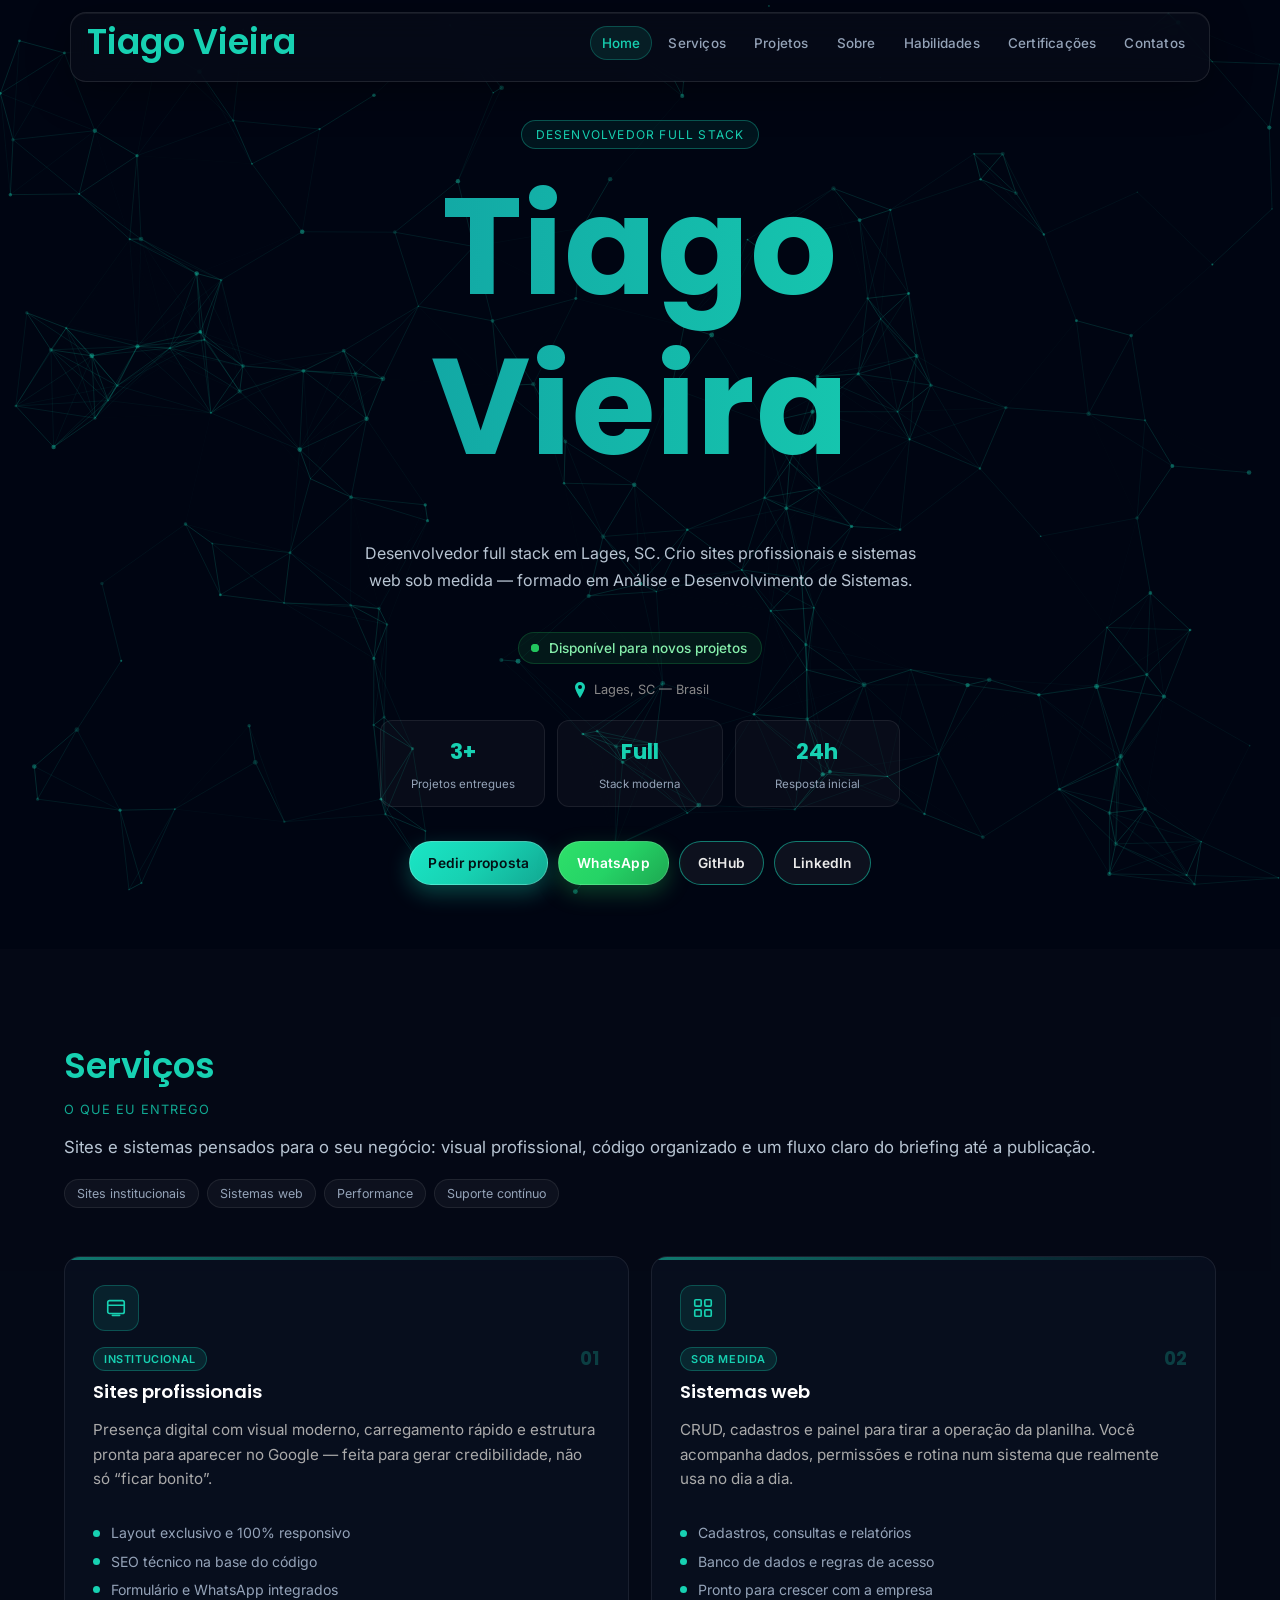
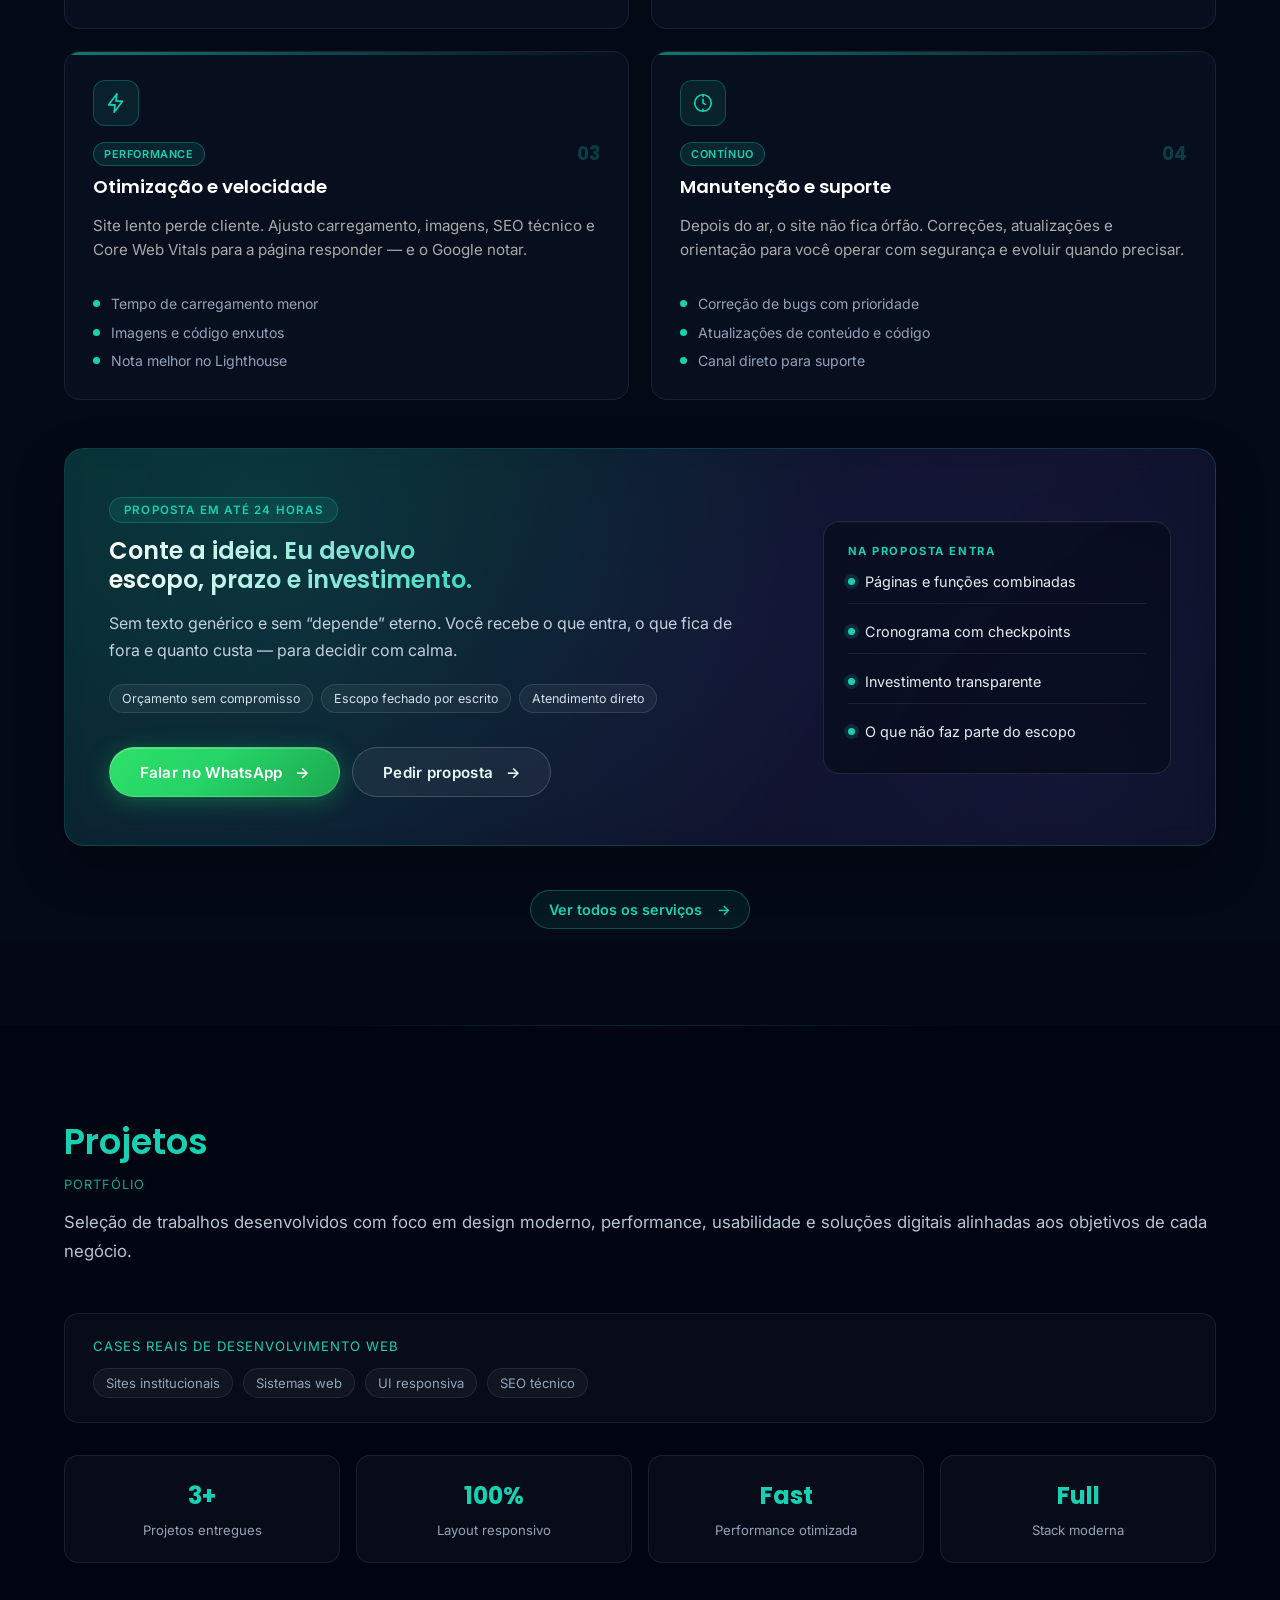
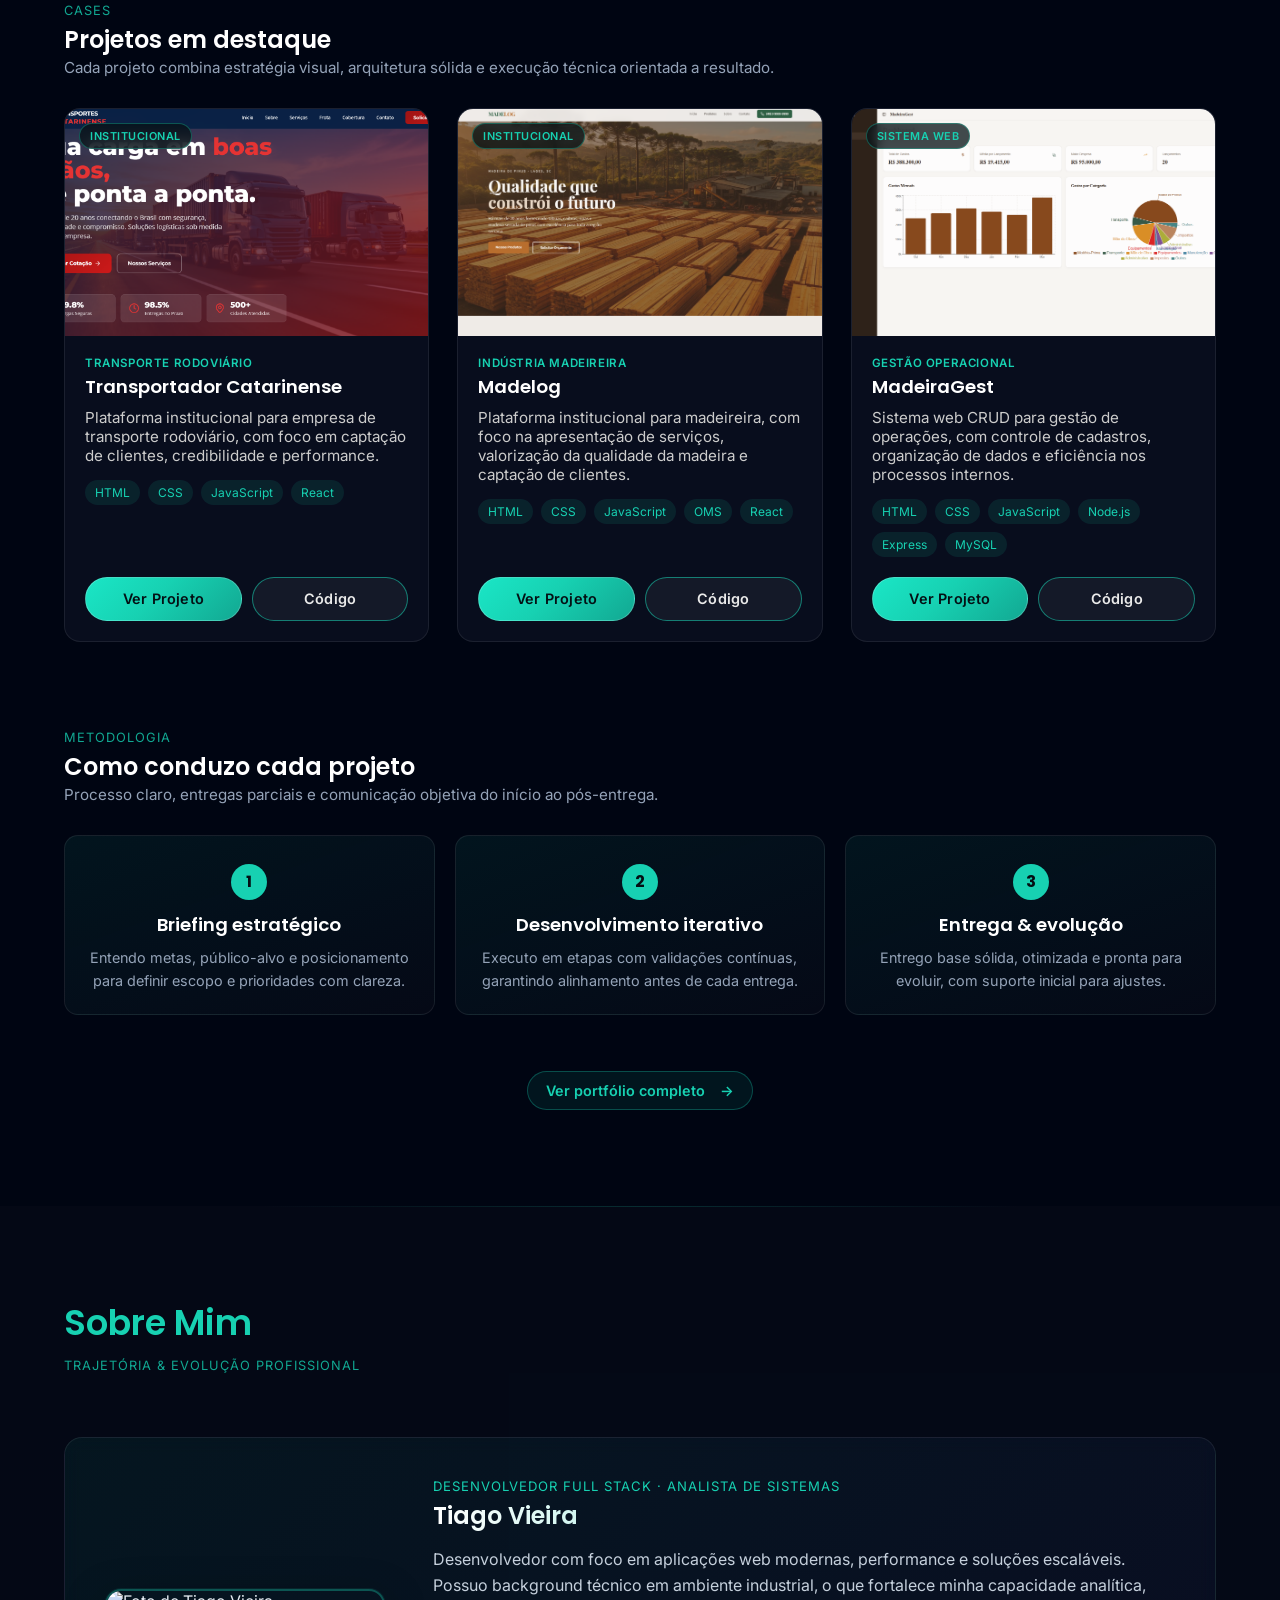
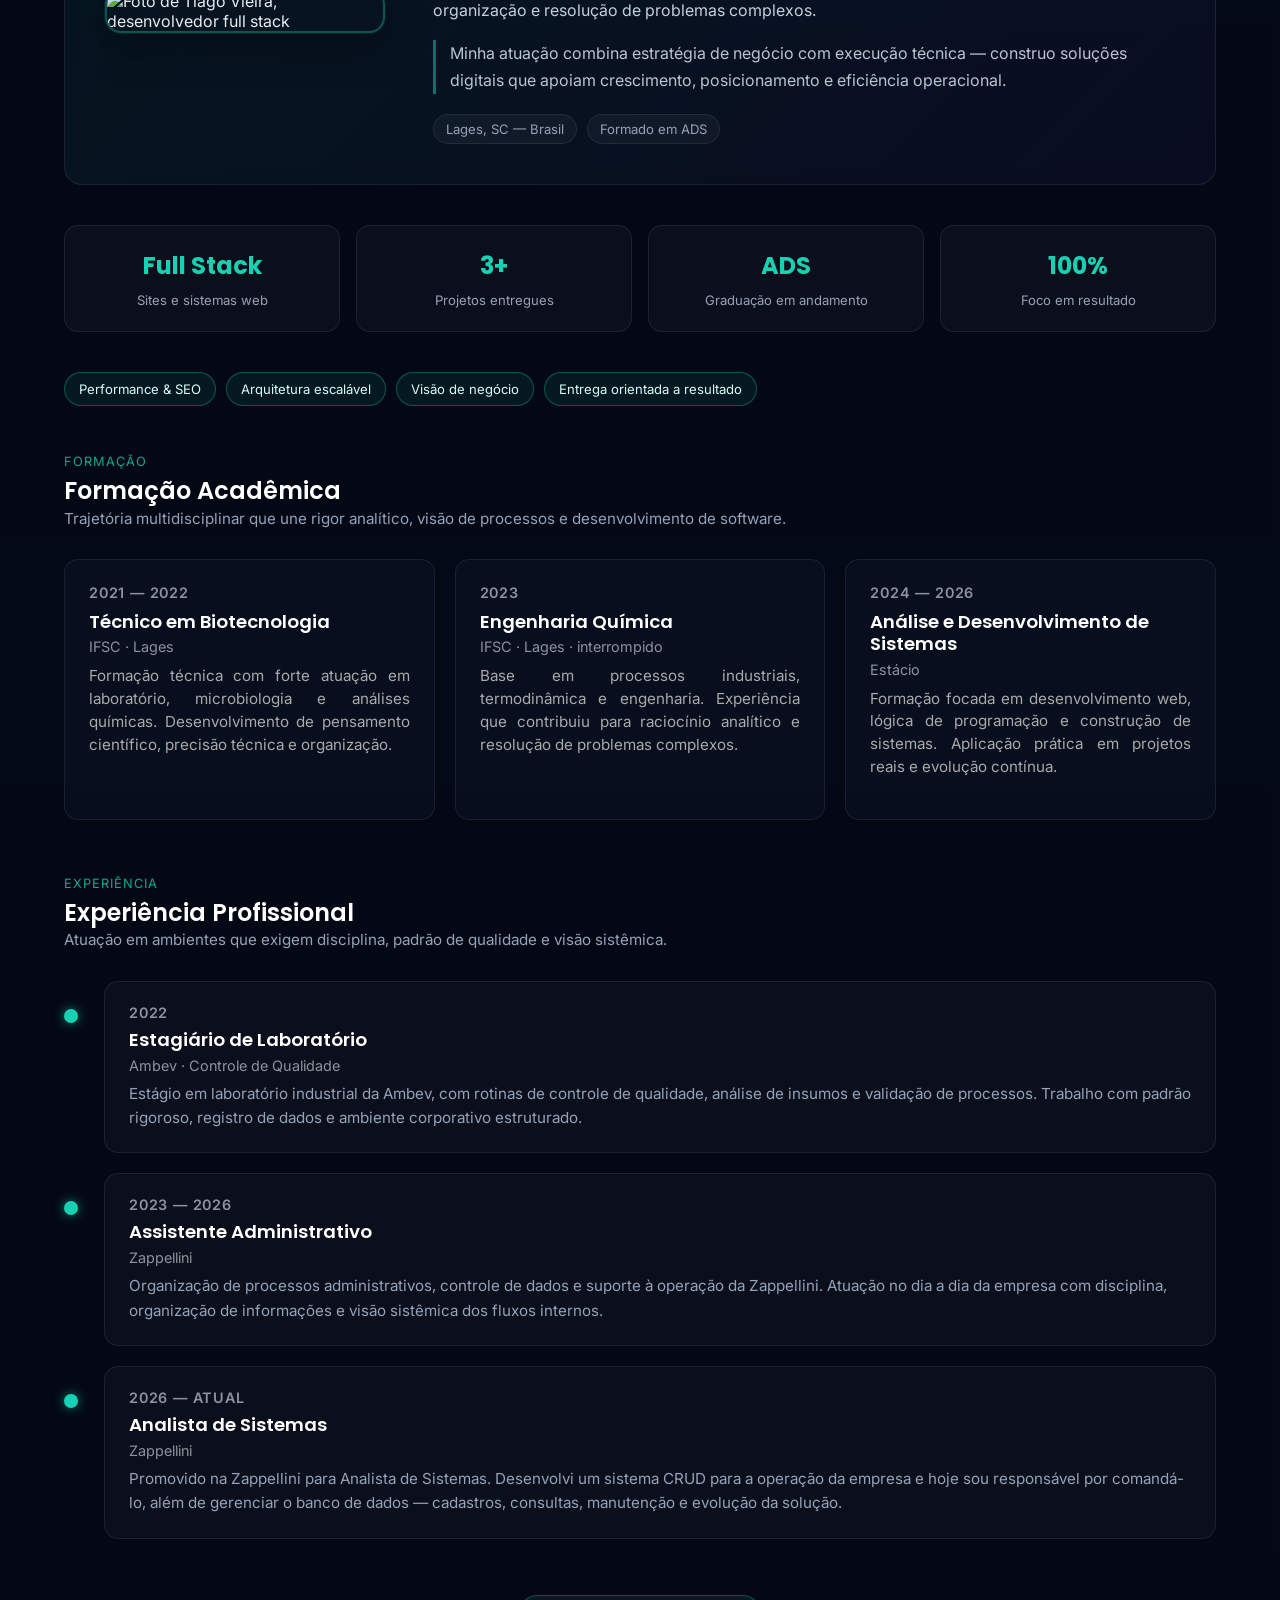
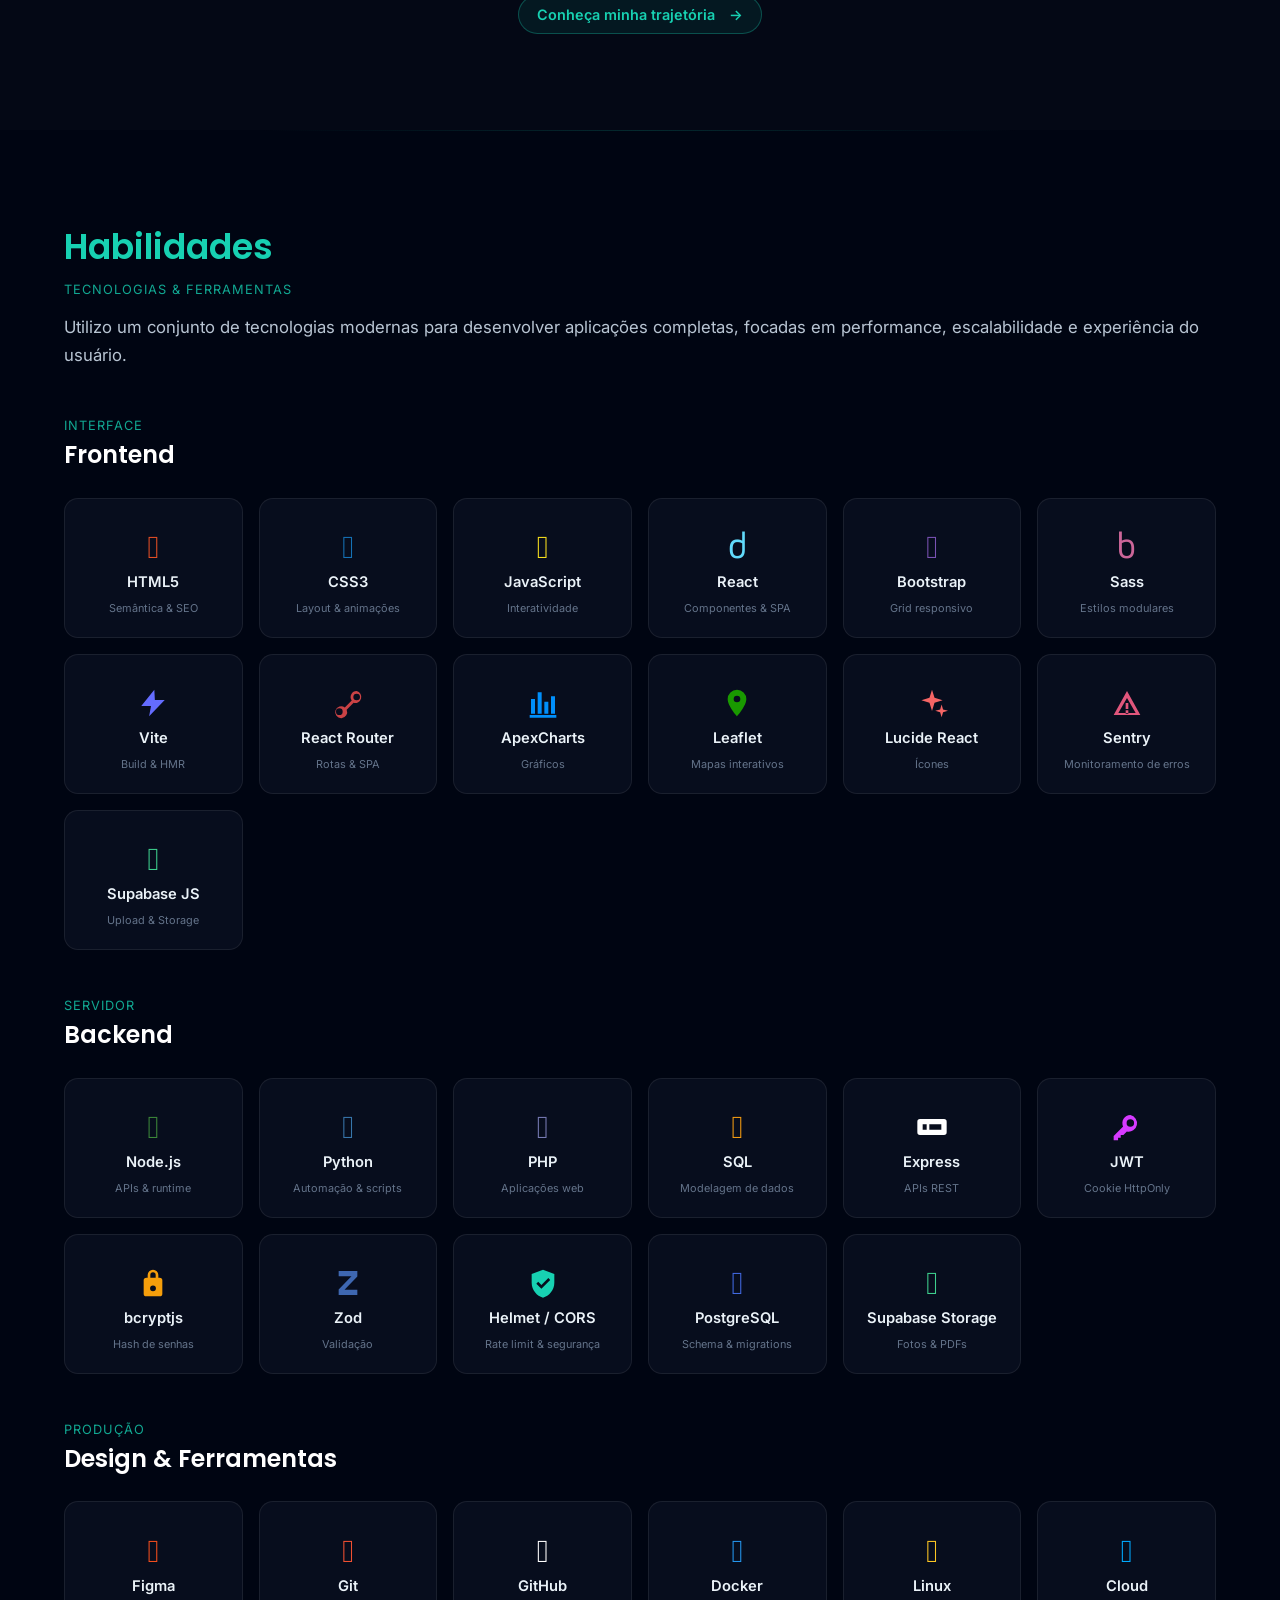
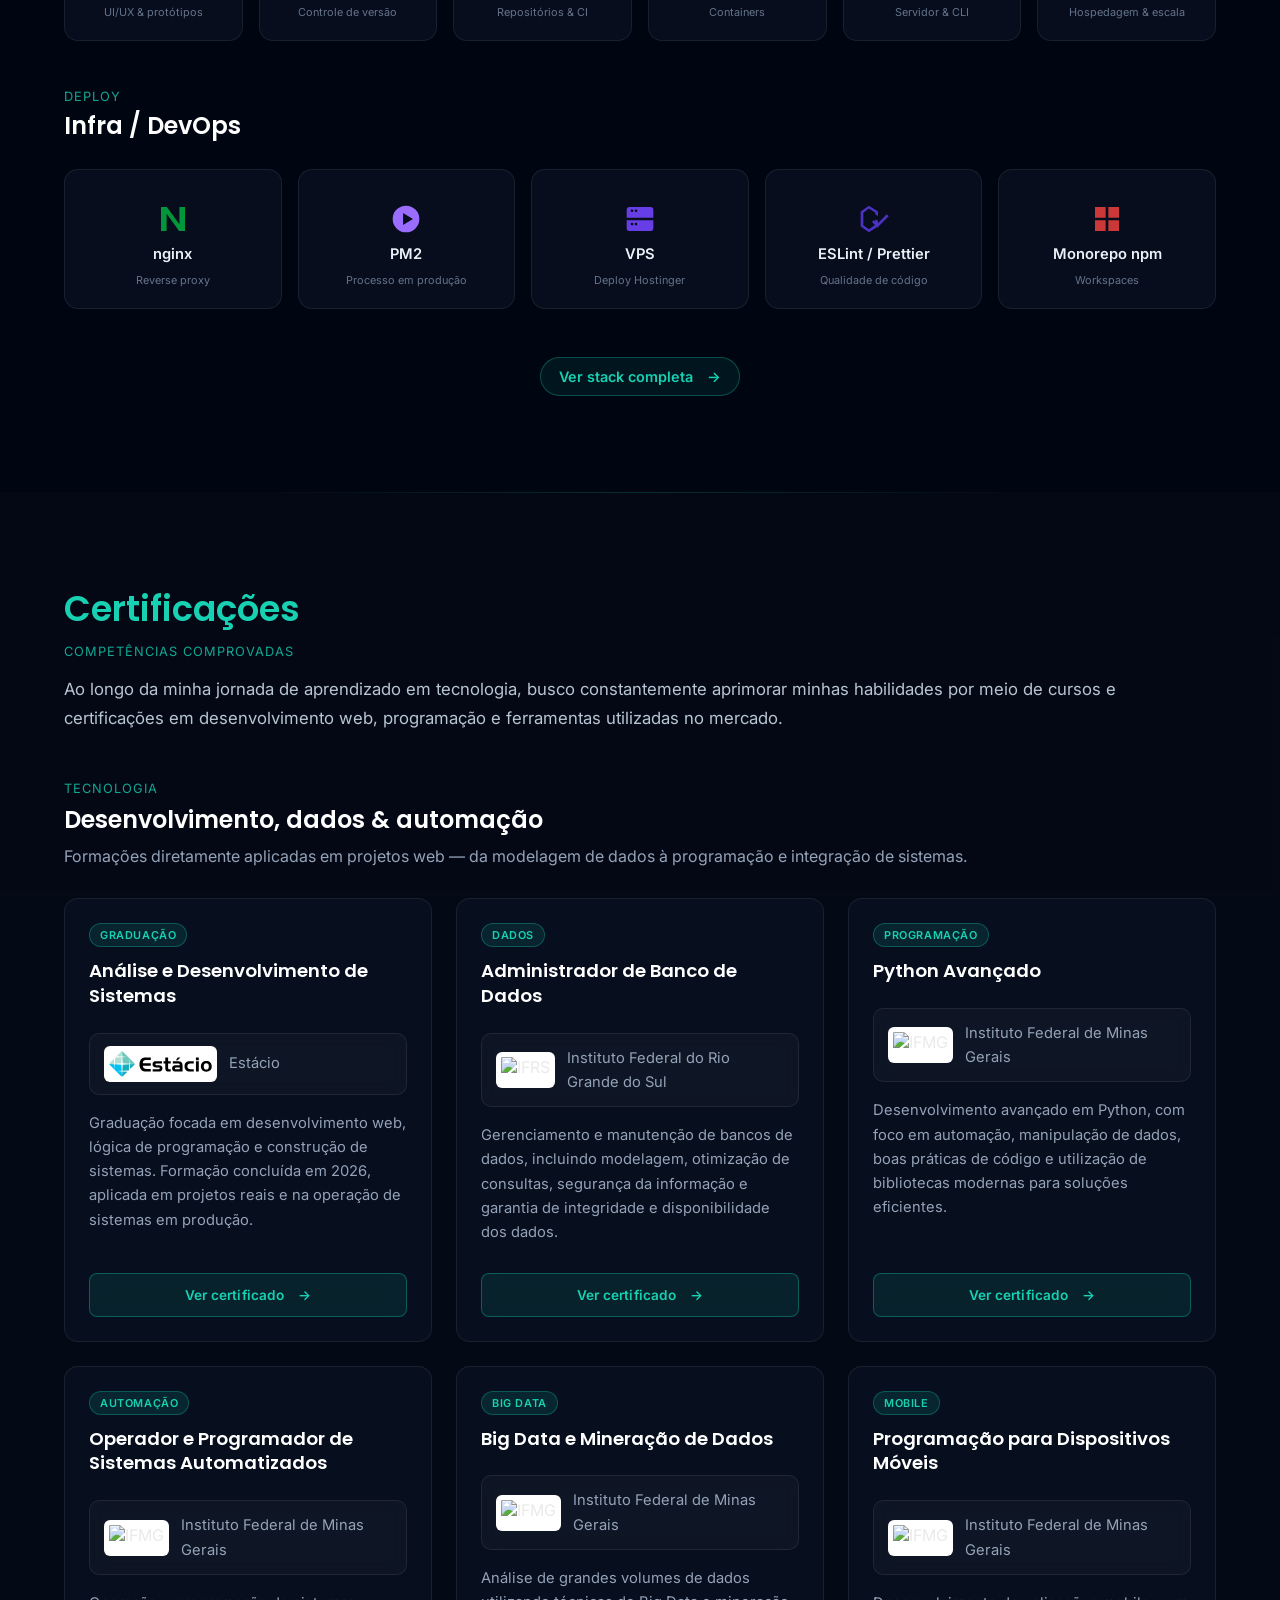
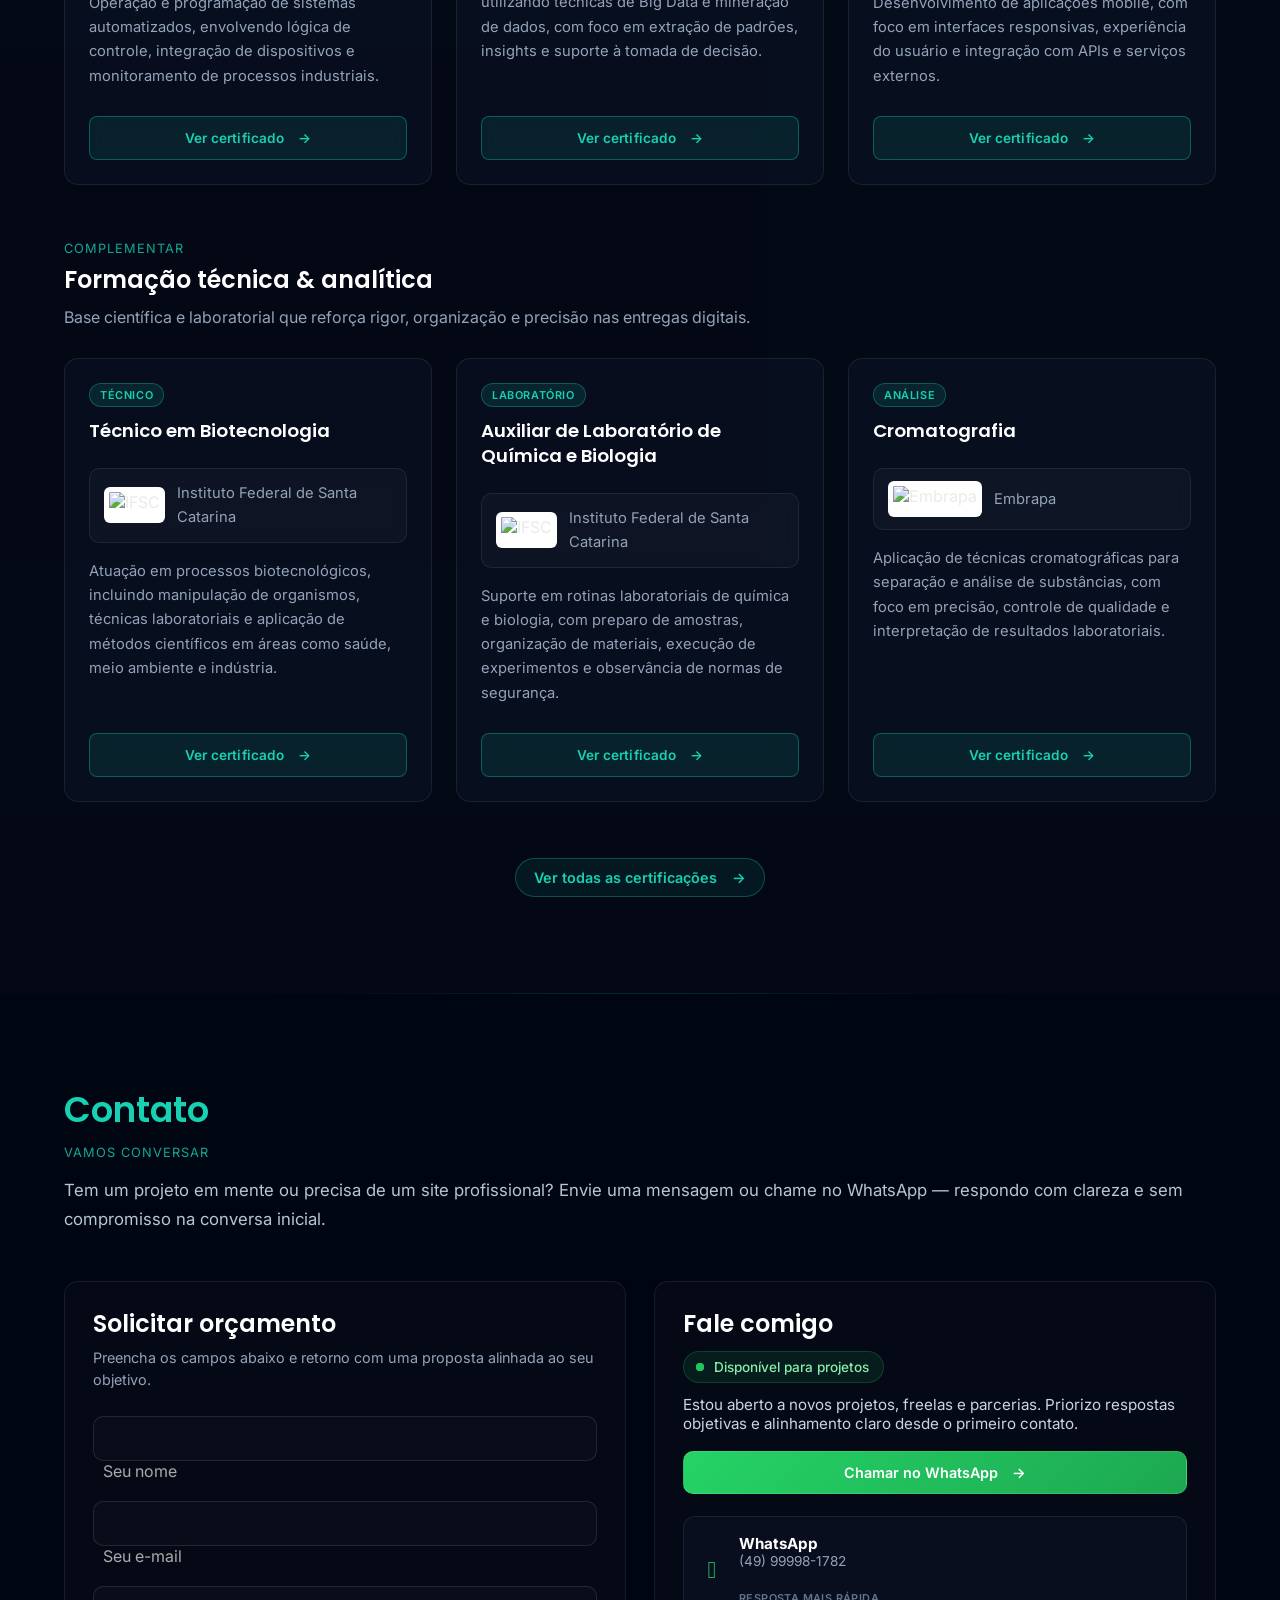
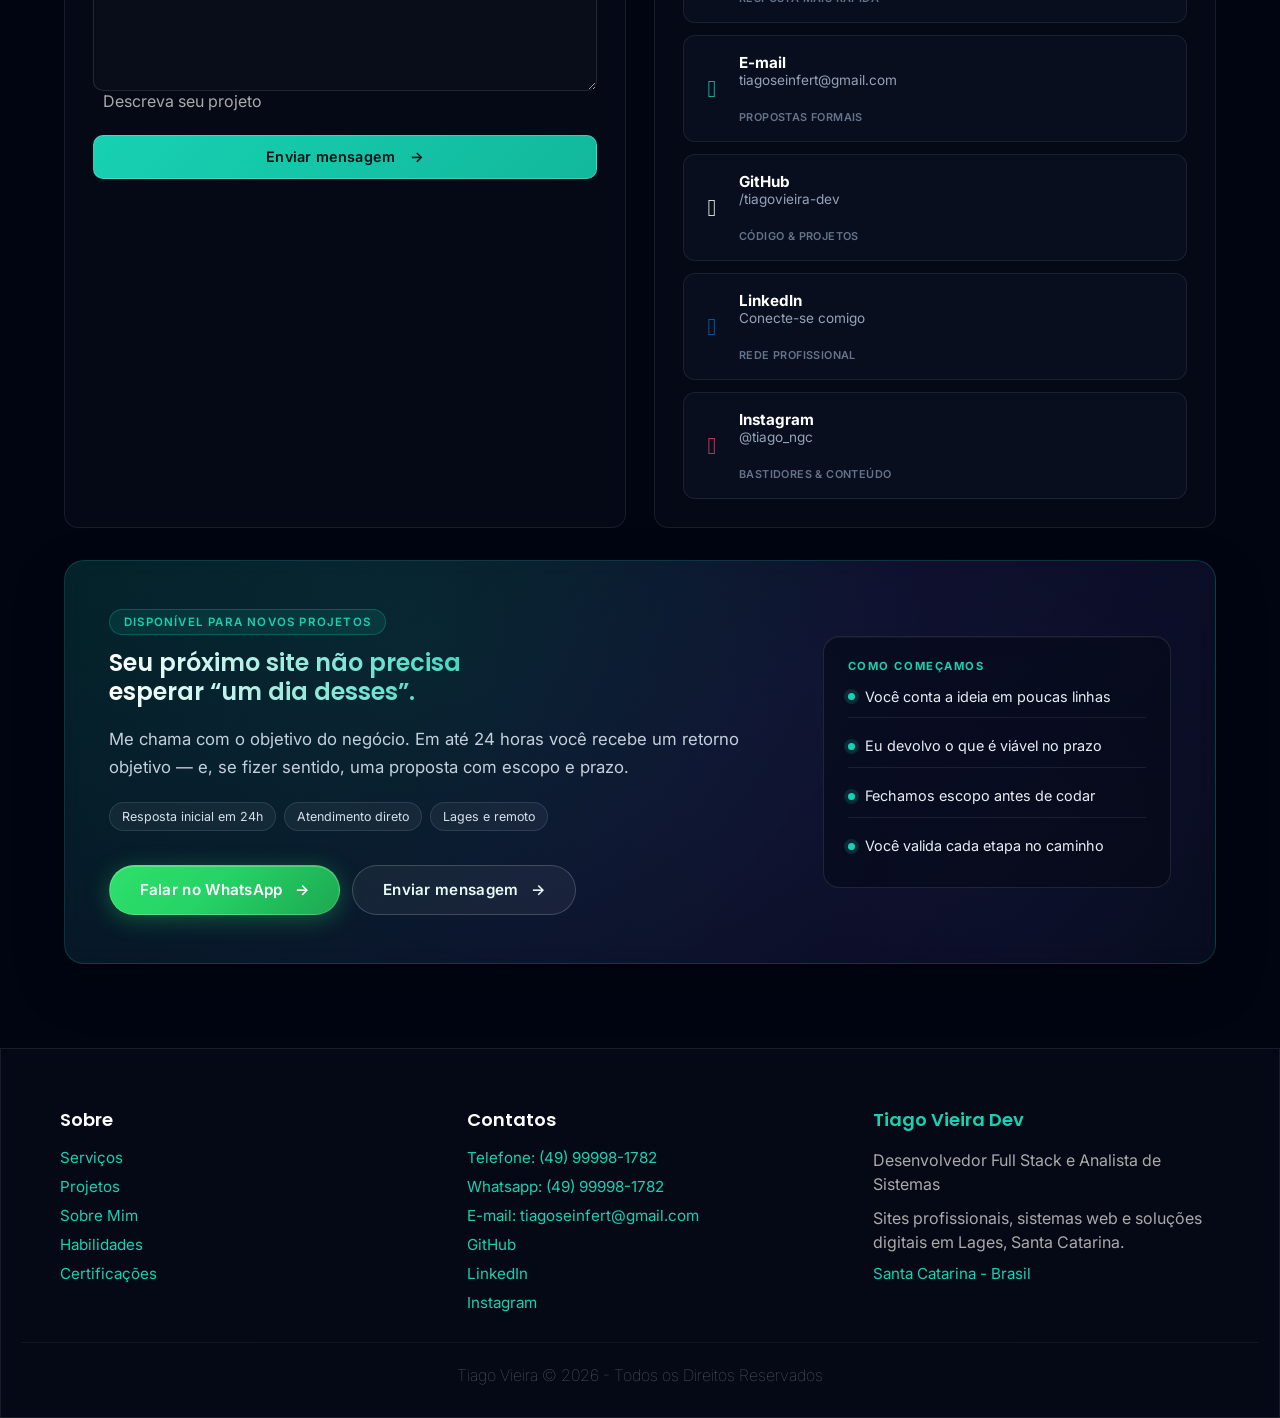
==== commit 509440f7: "20/08" ====
--- a/index.html
+++ b/index.html
@@ -4,44 +4,71 @@
     <!--======================| Base |======================-->
     <meta charset="UTF-8" />
     <meta name="viewport" content="width=device-width, initial-scale=1.0" />
-    <title>Tiago Vieira | Desenvolvedor</title>
+    <title>Tiago Vieira Dev | Desenvolvedor Full Stack em Lages</title>
 
     <!--======================| SEO |======================-->
-    <meta name="description" content="Portfólio de Tiago Vieira, desenvolvedor full stack focado em sites modernos, sistemas web sob medida e soluções digitais com performance e resultados reais." />
+    <meta name="description" content="Tiago Vieira Dev — desenvolvedor full stack em Lages, SC. Sites profissionais, sistemas web sob medida e soluções digitais com performance e resultado." />
     <meta name="author" content="Tiago Vieira" />
     <meta name="robots" content="index, follow" />
-    <link rel="canonical" href="https://tiagovieira.dev.br" />
+    <link rel="canonical" href="https://tiagovieira.dev.br/" />
+    <link rel="sitemap" type="application/xml" href="https://tiagovieira.dev.br/sitemap.xml" />
 
     <!--======================| SEO Estruturado |======================-->
     <script type="application/ld+json">
       {
         "@context": "https://schema.org",
-        "@type": "Person",
-        "name": "Tiago Vieira",
-        "url": "https://tiagovieira.dev.br",
-        "jobTitle": "Desenvolvedor Full Stack",
-        "image": "https://tiagovieira.dev.br/assets/perfil.jpg",
-        "address": {
-          "@type": "PostalAddress",
-          "addressLocality": "Lages",
-          "addressRegion": "SC",
-          "addressCountry": "BR"
-        },
-        "sameAs": ["https://github.com/tiagovieira-dev", "https://www.linkedin.com/in/tiago-vieira-0540531aa/"]
+        "@graph": [
+          {
+            "@type": "WebSite",
+            "@id": "https://tiagovieira.dev.br/#website",
+            "name": "Tiago Vieira Dev",
+            "alternateName": ["Tiago Vieira", "Tiago Vieira Desenvolvedor"],
+            "url": "https://tiagovieira.dev.br/",
+            "inLanguage": "pt-BR",
+            "description": "Portfólio de Tiago Vieira, desenvolvedor full stack em Lages, Santa Catarina.",
+            "publisher": { "@id": "https://tiagovieira.dev.br/#person" }
+          },
+          {
+            "@type": "Person",
+            "@id": "https://tiagovieira.dev.br/#person",
+            "name": "Tiago Vieira",
+            "alternateName": ["Tiago Vieira Dev", "Tiago Vieira Desenvolvedor"],
+            "url": "https://tiagovieira.dev.br/",
+            "jobTitle": "Desenvolvedor Full Stack",
+            "description": "Desenvolvedor full stack e analista de sistemas em Lages, SC. Cria sites profissionais e sistemas web sob medida.",
+            "image": "https://tiagovieira.dev.br/assets/perfil.jpg",
+            "email": "mailto:tiagoseinfert@gmail.com",
+            "telephone": "+55-49-99998-1782",
+            "address": {
+              "@type": "PostalAddress",
+              "addressLocality": "Lages",
+              "addressRegion": "SC",
+              "addressCountry": "BR"
+            },
+            "knowsAbout": ["Desenvolvimento Web", "JavaScript", "React", "Node.js", "Sites institucionais", "Sistemas web"],
+            "sameAs": [
+              "https://github.com/tiagovieira-dev",
+              "https://www.linkedin.com/in/tiago-vieira-0540531aa/",
+              "https://www.instagram.com/tiago_ngc/"
+            ]
+          }
+        ]
       }
     </script>
 
     <!--======================| Open Graph (Facebook/WhatsApp) |======================-->
-    <meta property="og:title" content="Tiago Vieira | Desenvolvedor" />
-    <meta property="og:description" content="Criação de sites modernos, sistemas web e soluções digitais para empresas." />
+    <meta property="og:site_name" content="Tiago Vieira Dev" />
+    <meta property="og:locale" content="pt_BR" />
+    <meta property="og:title" content="Tiago Vieira Dev | Desenvolvedor Full Stack" />
+    <meta property="og:description" content="Desenvolvedor full stack em Lages, SC. Sites profissionais, sistemas web e soluções digitais para empresas." />
     <meta property="og:image" content="https://tiagovieira.dev.br/assets/preview-certificacoes.jpg" />
-    <meta property="og:url" content="https://tiagovieira.dev.br" />
+    <meta property="og:url" content="https://tiagovieira.dev.br/" />
     <meta property="og:type" content="website" />
 
     <!--======================| Twitter Card |======================-->
     <meta name="twitter:card" content="summary_large_image" />
-    <meta name="twitter:title" content="Tiago Vieira | Desenvolvedor Full Stack" />
-    <meta name="twitter:description" content="Criação de sites modernos, sistemas web e soluções digitais para empresas." />
+    <meta name="twitter:title" content="Tiago Vieira Dev | Desenvolvedor Full Stack" />
+    <meta name="twitter:description" content="Desenvolvedor full stack em Lages, SC. Sites profissionais, sistemas web e soluções digitais para empresas." />
     <meta name="twitter:image" content="https://tiagovieira.dev.br/assets/preview-certificacoes.jpg" />
 
     <!--======================| Tema Mobile |======================-->
@@ -94,7 +121,7 @@
           <h1 class="nome reveal reveal-premium">Tiago Vieira</h1>
 
           <p class="descricao reveal reveal-premium">
-            Crio sites e sistemas que transformam ideias em soluções digitais. Formado em Análise e Desenvolvimento de Sistemas.
+            Desenvolvedor full stack em Lages, SC. Crio sites profissionais e sistemas web sob medida — formado em Análise e Desenvolvimento de Sistemas.
           </p>
 
           <p class="contato-status hero-status reveal reveal-premium"><span class="status-dot" aria-hidden="true"></span>Disponível para novos projetos</p>
@@ -620,14 +647,6 @@
             </article>
 
             <article class="skill-card reveal reveal-premium">
-              <a class="skill-link" href="https://react.dev/blog/2024/12/05/react-19" target="_blank" rel="noopener noreferrer" aria-label="Documentação do React 19">
-                <i class="fa-brands fa-react" style="color: #61dafb"></i>
-                <span class="skill-nome">React 19</span>
-                <span class="skill-tag">Concurrent & Actions</span>
-              </a>
-            </article>
-
-            <article class="skill-card reveal reveal-premium">
               <a class="skill-link" href="https://vite.dev/" target="_blank" rel="noopener noreferrer" aria-label="Site oficial do Vite">
                 <i class="sk-icon sk-vite" style="color: #646cff"></i>
                 <span class="skill-nome">Vite</span>
@@ -636,14 +655,6 @@
             </article>
 
             <article class="skill-card reveal reveal-premium">
-              <a class="skill-link" href="https://developer.mozilla.org/docs/Web/JavaScript/Guide/Modules" target="_blank" rel="noopener noreferrer" aria-label="Documentação de JavaScript ES Modules">
-                <i class="fa-brands fa-js" style="color: #f7df1e"></i>
-                <span class="skill-nome">JavaScript (ESM)</span>
-                <span class="skill-tag">ES Modules</span>
-              </a>
-            </article>
-
-            <article class="skill-card reveal reveal-premium">
               <a class="skill-link" href="https://reactrouter.com/" target="_blank" rel="noopener noreferrer" aria-label="Site oficial do React Router">
                 <i class="sk-icon sk-router" style="color: #ca4245"></i>
                 <span class="skill-nome">React Router</span>
@@ -652,14 +663,6 @@
             </article>
 
             <article class="skill-card reveal reveal-premium">
-              <a class="skill-link" href="https://developer.mozilla.org/docs/Web/CSS" target="_blank" rel="noopener noreferrer" aria-label="Documentação oficial de CSS">
-                <i class="fa-brands fa-css3-alt" style="color: #1572b6"></i>
-                <span class="skill-nome">CSS</span>
-                <span class="skill-tag">Design system próprio</span>
-              </a>
-            </article>
-
-            <article class="skill-card reveal reveal-premium">
               <a class="skill-link" href="https://apexcharts.com/" target="_blank" rel="noopener noreferrer" aria-label="Site oficial do ApexCharts">
                 <i class="sk-icon sk-chart" style="color: #008ffb"></i>
                 <span class="skill-nome">ApexCharts</span>
@@ -737,14 +740,6 @@
                 <i class="fa-solid fa-database" style="color: #f39c12"></i>
                 <span class="skill-nome">SQL</span>
                 <span class="skill-tag">Modelagem de dados</span>
-              </a>
-            </article>
-
-            <article class="skill-card reveal reveal-premium">
-              <a class="skill-link" href="https://nodejs.org/" target="_blank" rel="noopener noreferrer" aria-label="Site oficial do Node.js">
-                <i class="fa-brands fa-node-js" style="color: #3c873a"></i>
-                <span class="skill-nome">Node.js 20+</span>
-                <span class="skill-tag">Runtime LTS</span>
               </a>
             </article>
 
--- a/css/style.css
+++ b/css/style.css
@@ -28,7 +28,7 @@
 
 :root {
   --section-spacing: 60px;
-  --section-spacing-mobile: 30px 10px;
+  --section-spacing-mobile: 36px 0;
 }
 
 section {
@@ -141,6 +141,14 @@
 
 section > .container > *:last-child {
   margin-bottom: 0;
+}
+
+section:has(+ .cta-final) {
+  padding-bottom: 24px;
+}
+
+.home-pagina section:not(.heros):not(.cta-final):has(+ .cta-final) {
+  padding-bottom: 24px;
 }
 
 /*Menu*/
@@ -860,7 +868,7 @@
 /*Serviços*/
 .servicos-grid {
   display: grid;
-  grid-template-columns: repeat(auto-fit, minmax(250px, 1fr));
+  grid-template-columns: repeat(auto-fit, minmax(min(100%, 280px), 1fr));
   gap: 40px;
 }
 
@@ -1859,6 +1867,15 @@
   .destaque-row {
     grid-template-columns: repeat(2, 1fr);
   }
+
+  .projeto-case,
+  .projeto-case--invert {
+    grid-template-columns: 1fr;
+  }
+
+  .projeto-case--invert .projeto-case-media {
+    order: 0;
+  }
 }
 
 @media (max-width: 900px) {
@@ -1974,7 +1991,7 @@
 }
 
 .servicos-pagina .servicos-grid {
-  grid-template-columns: repeat(2, 1fr);
+  grid-template-columns: repeat(2, minmax(0, 1fr));
   gap: 22px;
   margin-bottom: 48px;
 }
@@ -2202,19 +2219,144 @@
   margin-bottom: 28px;
 }
 
-.projetos-pagina .projetos-grid {
+.projetos-lista {
+  display: flex;
+  flex-direction: column;
+  gap: 28px;
   margin-bottom: 56px;
-  grid-template-columns: repeat(auto-fit, minmax(280px, 1fr));
-  gap: 28px;
-}
-
-.projetos-pagina .projeto-img {
+}
+
+.projeto-case {
+  display: grid;
+  grid-template-columns: minmax(0, 1.08fr) minmax(0, 0.92fr);
+  border-radius: 18px;
+  overflow: hidden;
+  background: rgba(10, 16, 32, 0.82);
+  border: 1px solid rgba(255, 255, 255, 0.08);
+  transition: border-color 0.35s ease, transform 0.35s ease, background 0.35s ease;
+}
+
+.projeto-case--invert {
+  grid-template-columns: minmax(0, 0.92fr) minmax(0, 1.08fr);
+}
+
+.projeto-case--invert .projeto-case-media {
+  order: 2;
+}
+
+.projeto-case:hover {
+  border-color: #17d1b2;
+  background: rgba(23, 209, 178, 0.05);
+}
+
+.projeto-case-media {
   position: relative;
-}
-
-.projetos-pagina .projeto-img img {
-  aspect-ratio: 16 / 10;
+  min-height: 280px;
+  background: #071018;
+}
+
+.projeto-case-media img {
+  width: 100%;
+  height: 100%;
   object-fit: cover;
+  display: block;
+  aspect-ratio: 16 / 11;
+  transition: transform 0.5s ease;
+}
+
+.projeto-case:hover .projeto-case-media img {
+  transform: scale(1.04);
+}
+
+.projeto-case-body {
+  display: flex;
+  flex-direction: column;
+  padding: 28px 28px 24px;
+  min-width: 0;
+}
+
+.projeto-case-body h4 {
+  margin-bottom: 12px;
+  color: #fff;
+}
+
+.projeto-case-body > p {
+  color: #94a3b8;
+  line-height: 1.65;
+  font-size: 0.95rem;
+  margin-bottom: 18px;
+}
+
+.projeto-case:hover .projeto-case-body > p {
+  color: #d1dde8;
+}
+
+.projeto-fatos {
+  display: grid;
+  grid-template-columns: repeat(3, minmax(0, 1fr));
+  gap: 10px;
+  margin: 0 0 18px;
+}
+
+.projeto-fatos div {
+  padding: 10px 12px;
+  border-radius: 10px;
+  background: rgba(255, 255, 255, 0.04);
+  border: 1px solid rgba(255, 255, 255, 0.08);
+}
+
+.projeto-fatos dt {
+  font-size: 0.65rem;
+  font-weight: 700;
+  letter-spacing: 0.1em;
+  text-transform: uppercase;
+  color: #17d1b2;
+  margin-bottom: 4px;
+}
+
+.projeto-fatos dd {
+  margin: 0;
+  font-size: 0.82rem;
+  color: #e8eef4;
+  line-height: 1.35;
+}
+
+.projeto-entregas {
+  list-style: none;
+  margin: 0 0 18px;
+  padding: 0;
+}
+
+.projeto-entregas li {
+  position: relative;
+  padding-left: 16px;
+  margin-bottom: 8px;
+  color: #94a3b8;
+  font-size: 0.88rem;
+  line-height: 1.5;
+}
+
+.projeto-entregas li:last-child {
+  margin-bottom: 0;
+}
+
+.projeto-entregas li::before {
+  content: "";
+  position: absolute;
+  left: 0;
+  top: 0.5em;
+  width: 7px;
+  height: 7px;
+  border-radius: 50%;
+  background: #17d1b2;
+}
+
+.projeto-case .techs {
+  margin-bottom: 18px;
+}
+
+.projeto-case .projeto-actions {
+  margin-top: auto;
 }
 
 .projeto-tag {
@@ -2260,6 +2402,31 @@
 @media (max-width: 768px) {
   .projetos-hero {
     padding: 28px 22px;
+  }
+
+  .projeto-case,
+  .projeto-case--invert {
+    grid-template-columns: 1fr;
+  }
+
+  .projeto-case--invert .projeto-case-media {
+    order: 0;
+  }
+
+  .projeto-case-media {
+    min-height: 0;
+  }
+
+  .projeto-case-media img {
+    aspect-ratio: 16 / 10;
+  }
+
+  .projeto-case-body {
+    padding: 20px 18px 18px;
+  }
+
+  .projeto-fatos {
+    grid-template-columns: 1fr;
   }
 }
 /* Página Projetos */
@@ -2971,11 +3138,11 @@
 }
 
 .home-pagina .cta-final {
-  padding: 32px 0 80px;
+  padding: 8px 0 64px;
 }
 
 .home-pagina .contatos {
-  padding-bottom: 32px;
+  padding-bottom: 24px;
 }
 
 .home-pagina section.contatos + section.cta-final::before {
@@ -3172,7 +3339,7 @@
 
 /* Serviços home */
 .home-pagina .servicos-grid {
-  grid-template-columns: repeat(2, 1fr);
+  grid-template-columns: repeat(2, minmax(0, 1fr));
   gap: 22px;
   margin-bottom: 48px;
 }
@@ -3519,8 +3686,21 @@
   }
 
   .home-hero-stats {
-    grid-template-columns: 1fr;
-    max-width: 280px;
+    grid-template-columns: repeat(3, 1fr);
+    max-width: 100%;
+    gap: 8px;
+  }
+
+  .home-hero-stats article {
+    padding: 10px 6px;
+  }
+
+  .home-hero-stats strong {
+    font-size: 1.05rem;
+  }
+
+  .home-hero-stats span {
+    font-size: 0.62rem;
   }
 
   .home-pagina .hero {
@@ -3659,7 +3839,7 @@
 
 @media (max-width: 768px) {
   .container {
-    padding: 40px 15px;
+    padding: 0 16px;
   }
 
   .sobre-mim .cards,
@@ -3671,13 +3851,8 @@
     margin-bottom: 40px;
   }
 
-  .bloco:first-of-type,
   .timeline {
     padding-left: 20px;
-  }
-
-  .bloco:first-of-type .card::before {
-    left: -18px;
   }
 
   .timeline-item {
@@ -4004,7 +4179,7 @@
 /*Footer*/
 
 .cta-final {
-  margin-top: 60px;
+  margin-top: 0;
 }
 
 /* Caixa principal */
@@ -4111,6 +4286,7 @@
 .sobre-passo.reveal-premium.active:hover,
 .servico.reveal-premium.active:hover,
 .projeto-card.reveal-premium.active:hover,
+.projeto-case.reveal-premium.active:hover,
 .habilidades-pagina .skill-card.reveal-premium.active:hover,
 .certificacoes-pagina .certificacao.reveal-premium.active:hover,
 .contatos-pagina .contato-item.reveal-premium.active:hover,
@@ -4126,6 +4302,10 @@
 .projeto-card.reveal-premium.active:hover .projeto-img img {
   transform: scale(1.05);
 }
+
+.projeto-case.reveal-premium.active:hover {
+  transform: translateY(-6px) !important;
+}
 /*Efeitos*/
 
 @media (max-width: 1024px) {
@@ -4292,7 +4472,7 @@
 .cta-final {
   text-align: left;
   color: #fff;
-  padding: 80px 0;
+  padding: 8px 0 64px;
 }
 
 .cta-final h2 {
@@ -4707,6 +4887,7 @@
 
 @media (max-width: 768px) and (hover: none) {
   .projeto-card:hover,
+  .projeto-case:hover,
   .servico:hover,
   .skill-card:hover,
   .certificacao:hover,
@@ -4729,7 +4910,153 @@
     animation: none;
   }
 
-  .projeto-card:hover .projeto-img img {
+  .projeto-card:hover .projeto-img img,
+  .projeto-case:hover .projeto-case-media img {
     transform: none;
   }
 }
+
+@media (max-width: 768px) {
+  html,
+  body {
+    overflow-x: hidden;
+  }
+
+  img,
+  svg,
+  video,
+  canvas {
+    max-width: 100%;
+  }
+
+  h1,
+  h2,
+  h3,
+  h4 {
+    overflow-wrap: break-word;
+  }
+
+  .home-pagina .container,
+  .sobre-pagina .container,
+  .servicos-pagina .container,
+  .projetos-pagina .container,
+  .habilidades-pagina .container,
+  .certificacoes-pagina .container,
+  .contatos-pagina .container {
+    padding-left: 16px;
+    padding-right: 16px;
+  }
+
+  .home-pagina {
+    --home-section-space: 56px;
+  }
+
+  .home-pagina .servicos-grid,
+  .servicos-pagina .servicos-grid,
+  .servicos-grid {
+    grid-template-columns: 1fr;
+    gap: 14px;
+  }
+
+  .servico,
+  .home-pagina .servico,
+  .servicos-pagina .servico {
+    min-width: 0;
+    padding: 20px 18px;
+  }
+
+  .servico h4 {
+    font-size: 1.05rem;
+  }
+
+  .servico p,
+  .servico li {
+    font-size: 0.88rem;
+  }
+
+  .cta-actions {
+    flex-direction: column;
+    align-items: stretch;
+  }
+
+  .cta-actions .btn-cta {
+    width: 100%;
+  }
+
+  .cta-chips li {
+    font-size: 0.72rem;
+    padding: 5px 10px;
+  }
+
+  .cta-aside {
+    padding: 18px;
+  }
+
+  .cta-final {
+    padding: 8px 0 48px;
+    margin-top: 0;
+  }
+
+  .home-pagina .cta-final {
+    padding: 8px 0 48px;
+  }
+
+  section:has(+ .cta-final),
+  .home-pagina section:not(.heros):not(.cta-final):has(+ .cta-final) {
+    padding-bottom: 16px;
+  }
+
+  .home-pagina .botoes-inicio {
+    width: 100%;
+    max-width: 360px;
+  }
+
+  .home-pagina .botoes-inicio .btn-inicio {
+    width: 100%;
+    justify-content: center;
+  }
+
+  .destaque-row,
+  .sobre-pilares,
+  .home-pagina .sobre-pilares,
+  .sobre-processo,
+  .home-pagina .sobre-processo {
+    grid-template-columns: 1fr;
+  }
+
+  .fluxo-item {
+    padding: 18px 16px;
+  }
+
+  .servicos-hero,
+  .projetos-hero,
+  .habilidades-hero,
+  .certificacoes-hero,
+  .contatos-hero,
+  .sobre-hero {
+    padding: 24px 18px;
+    margin-bottom: 32px;
+  }
+
+  .contato-wrapper {
+    gap: 20px;
+  }
+
+  .projeto-actions {
+    flex-wrap: wrap;
+  }
+
+  .projeto-actions a {
+    flex: 1 1 140px;
+    min-width: 0;
+    text-align: center;
+  }
+
+  .cert-header {
+    flex-wrap: wrap;
+  }
+
+  .cert-header img {
+    max-width: 120px;
+  }
+}
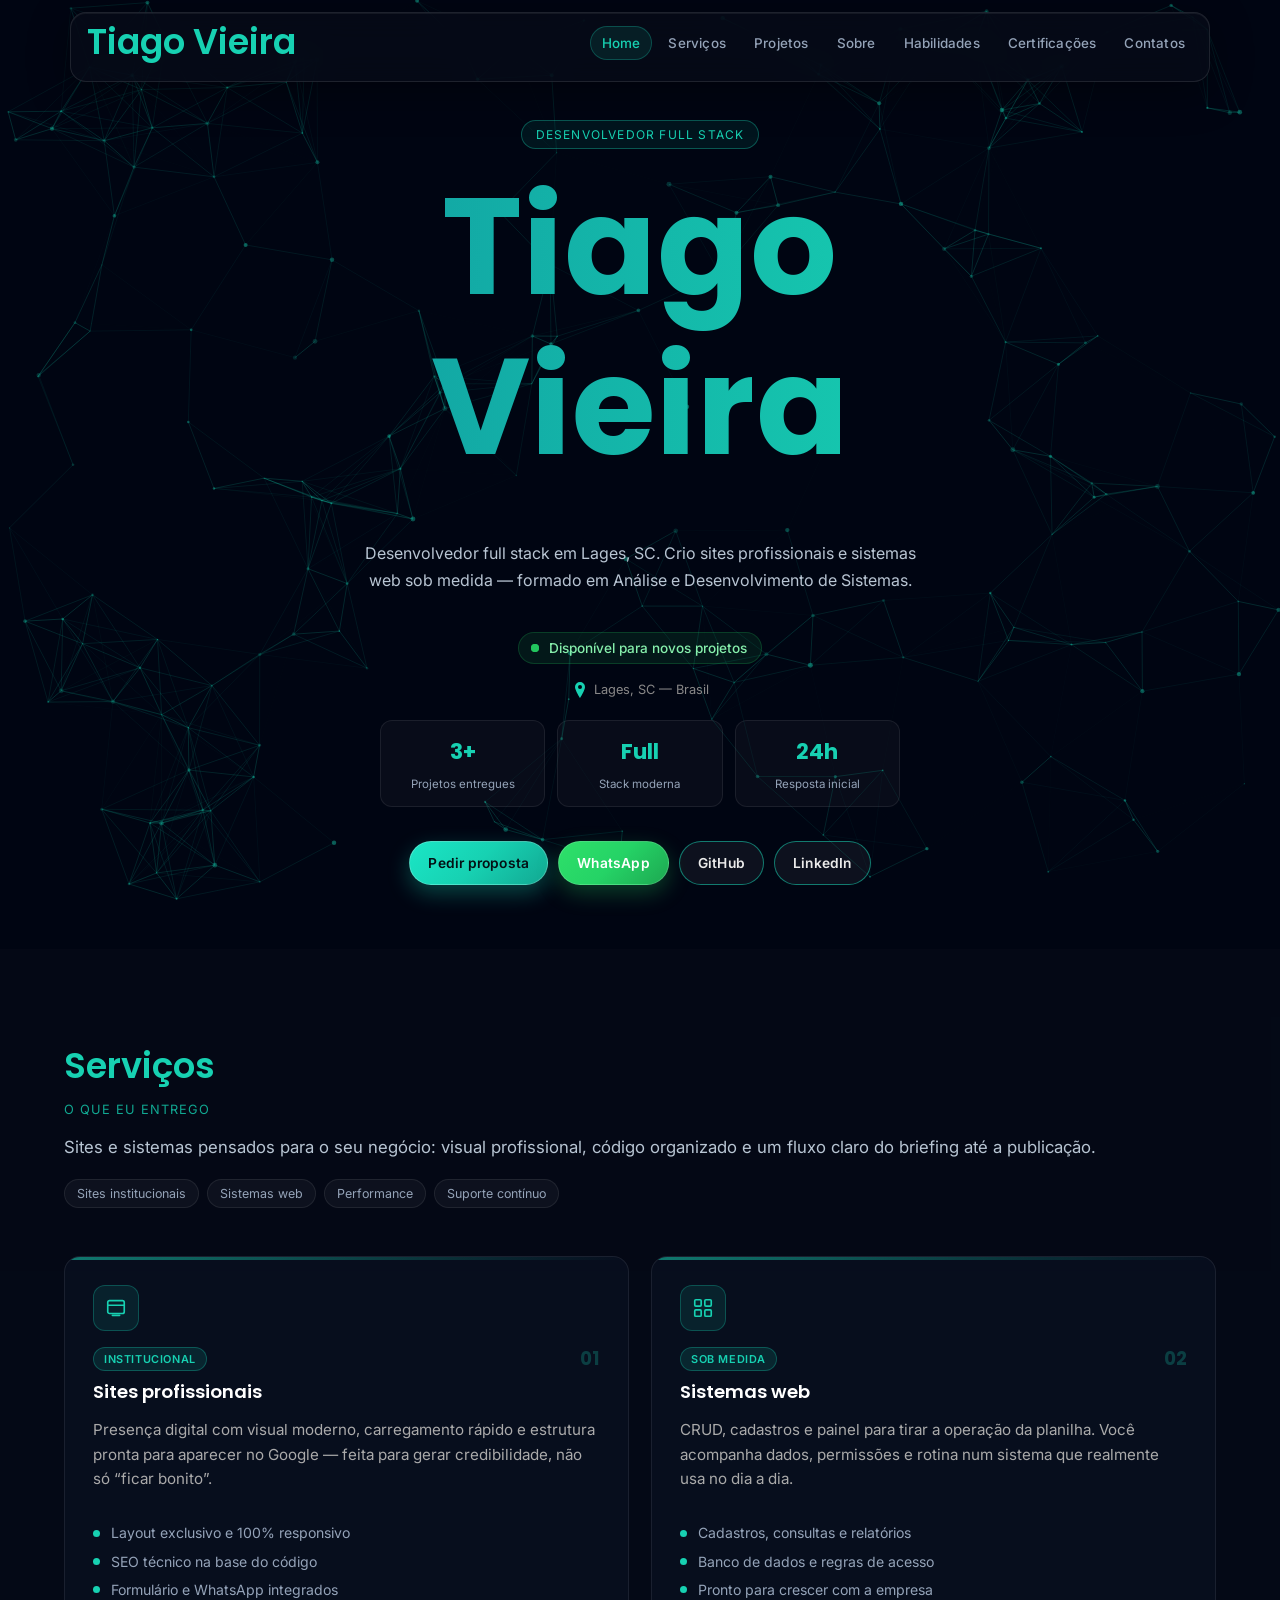
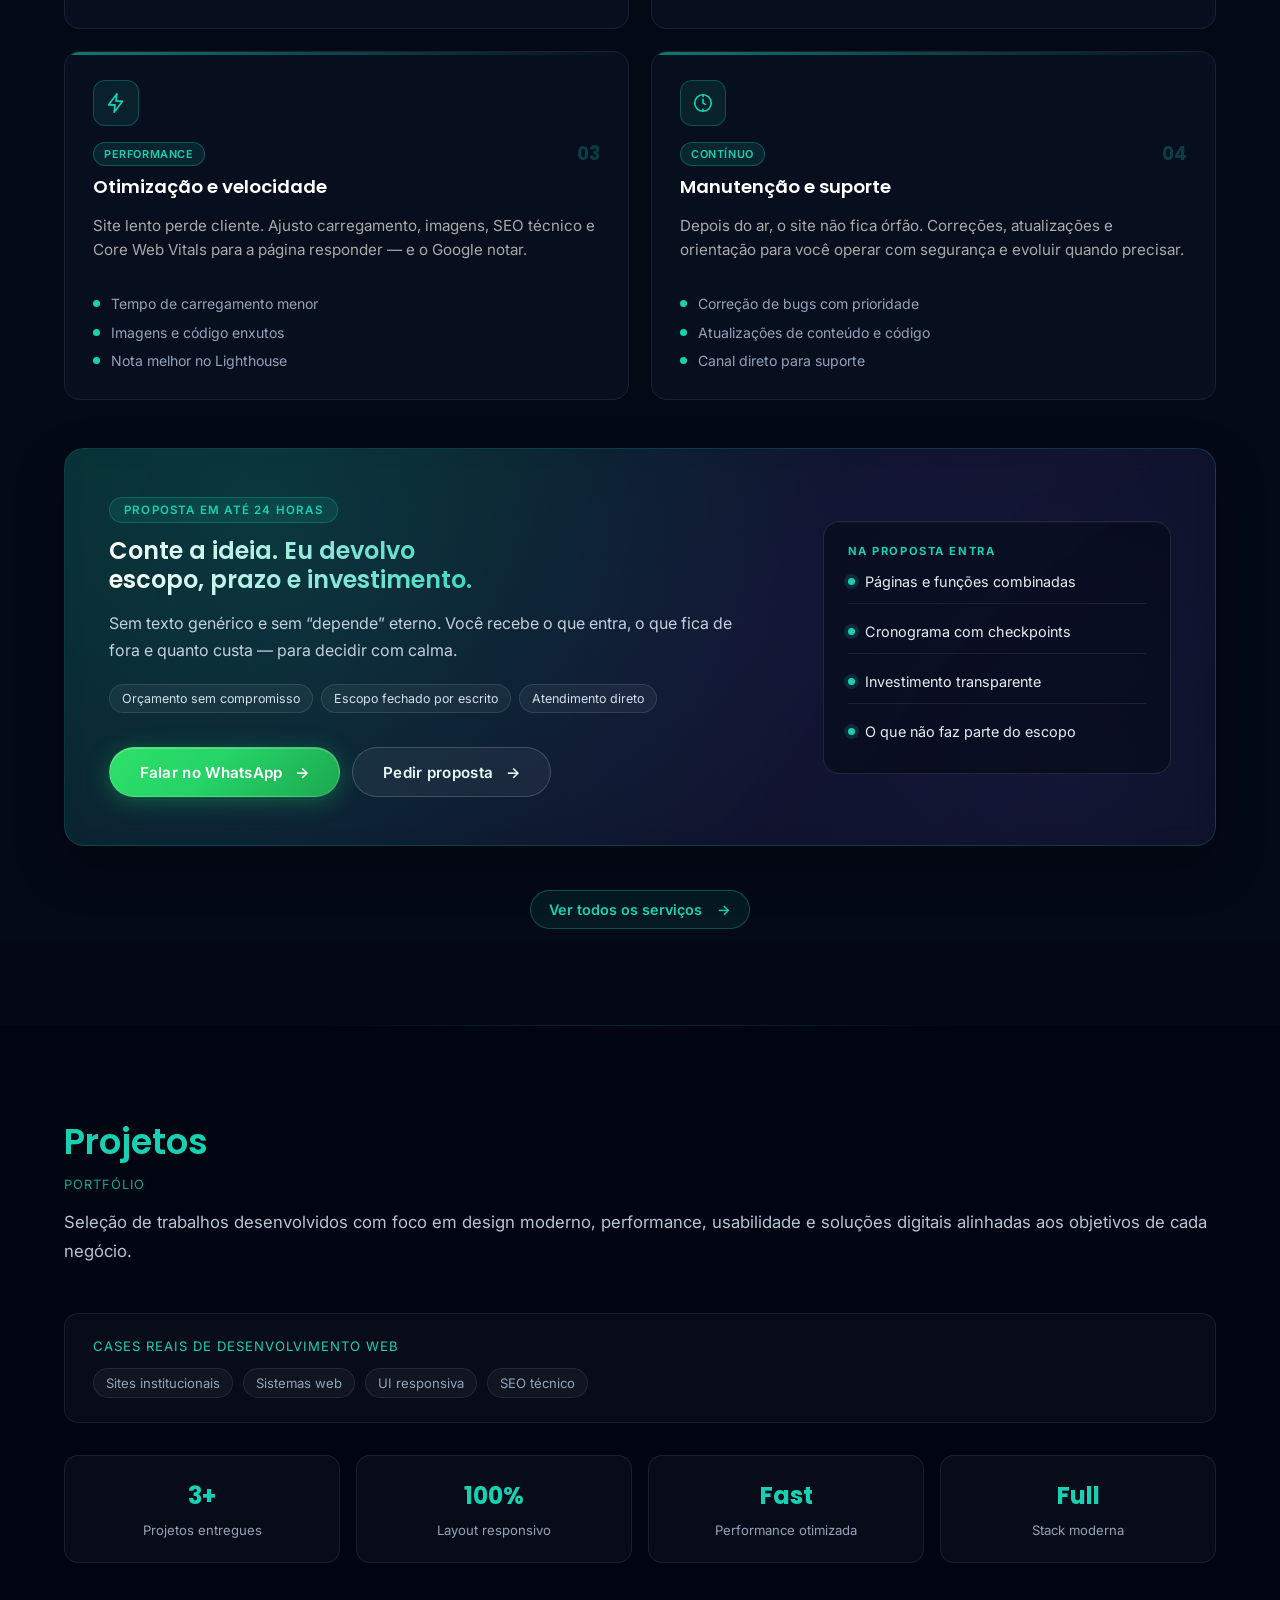
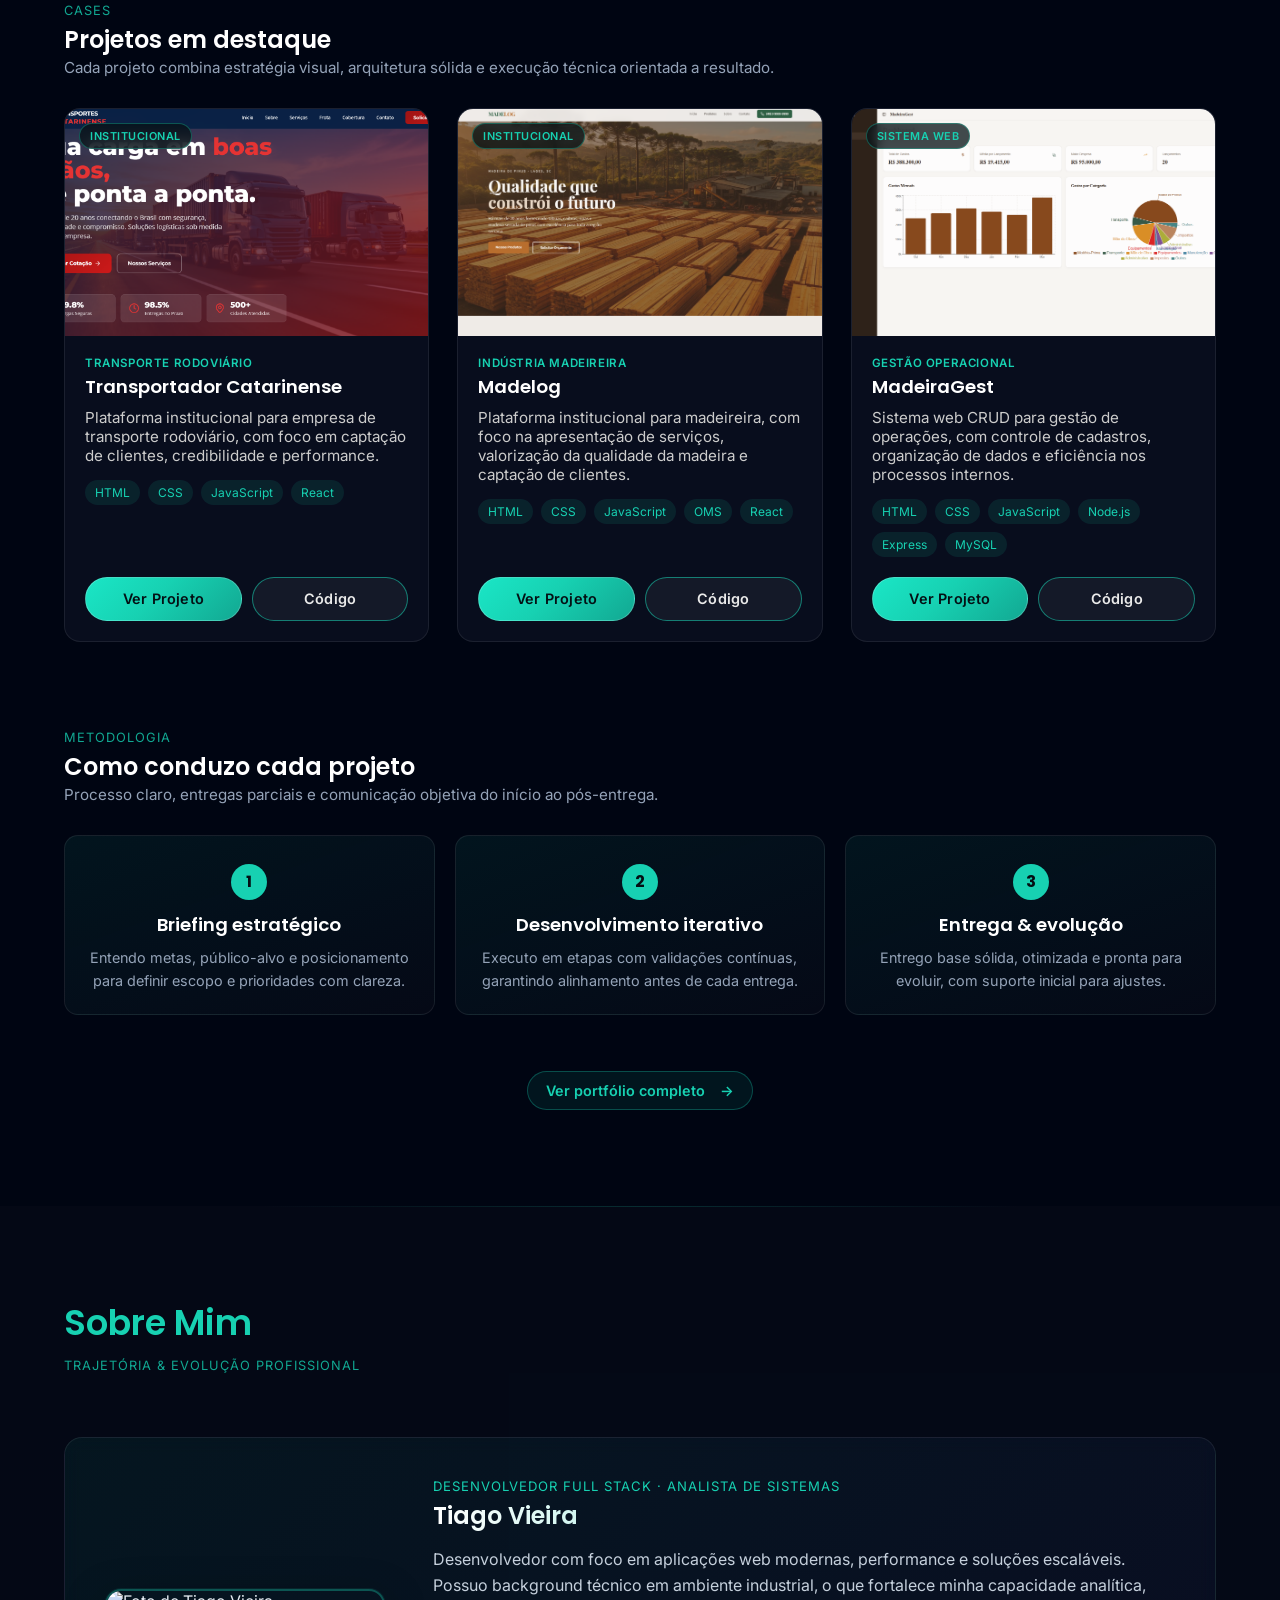
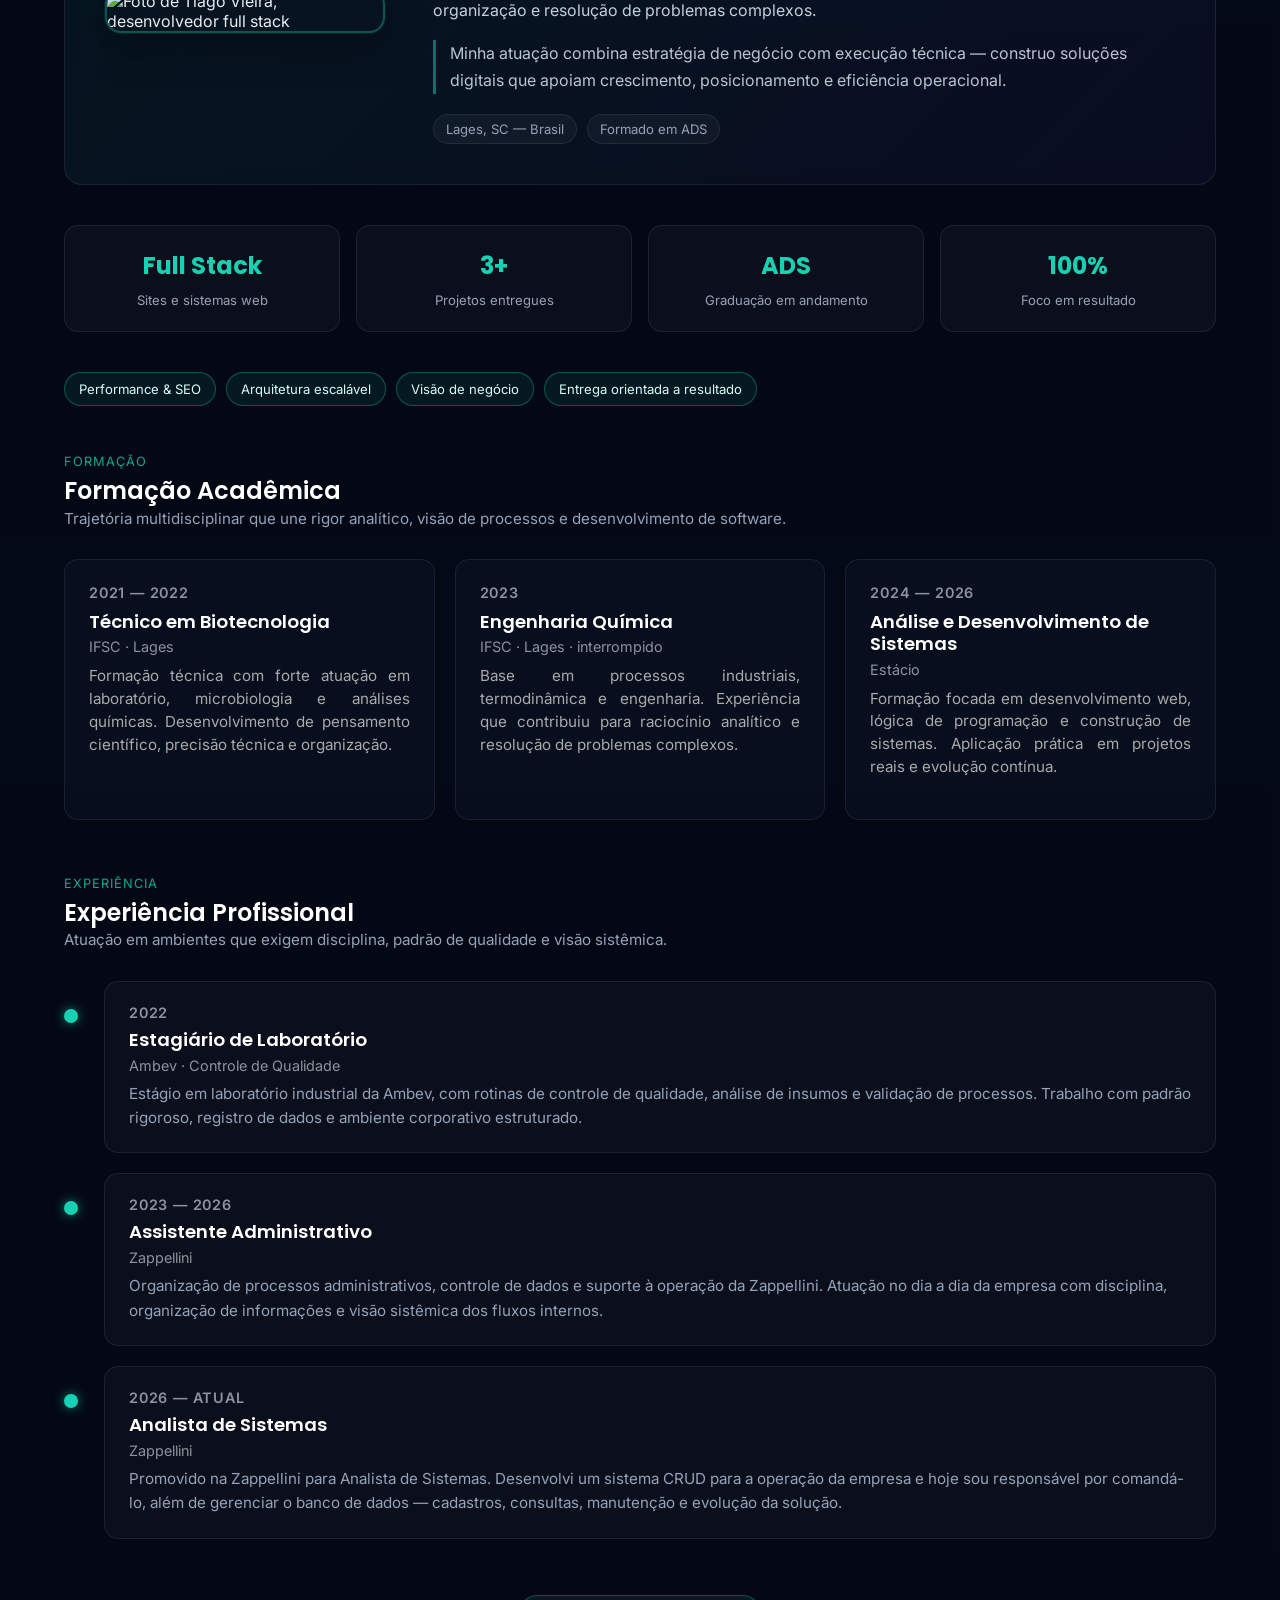
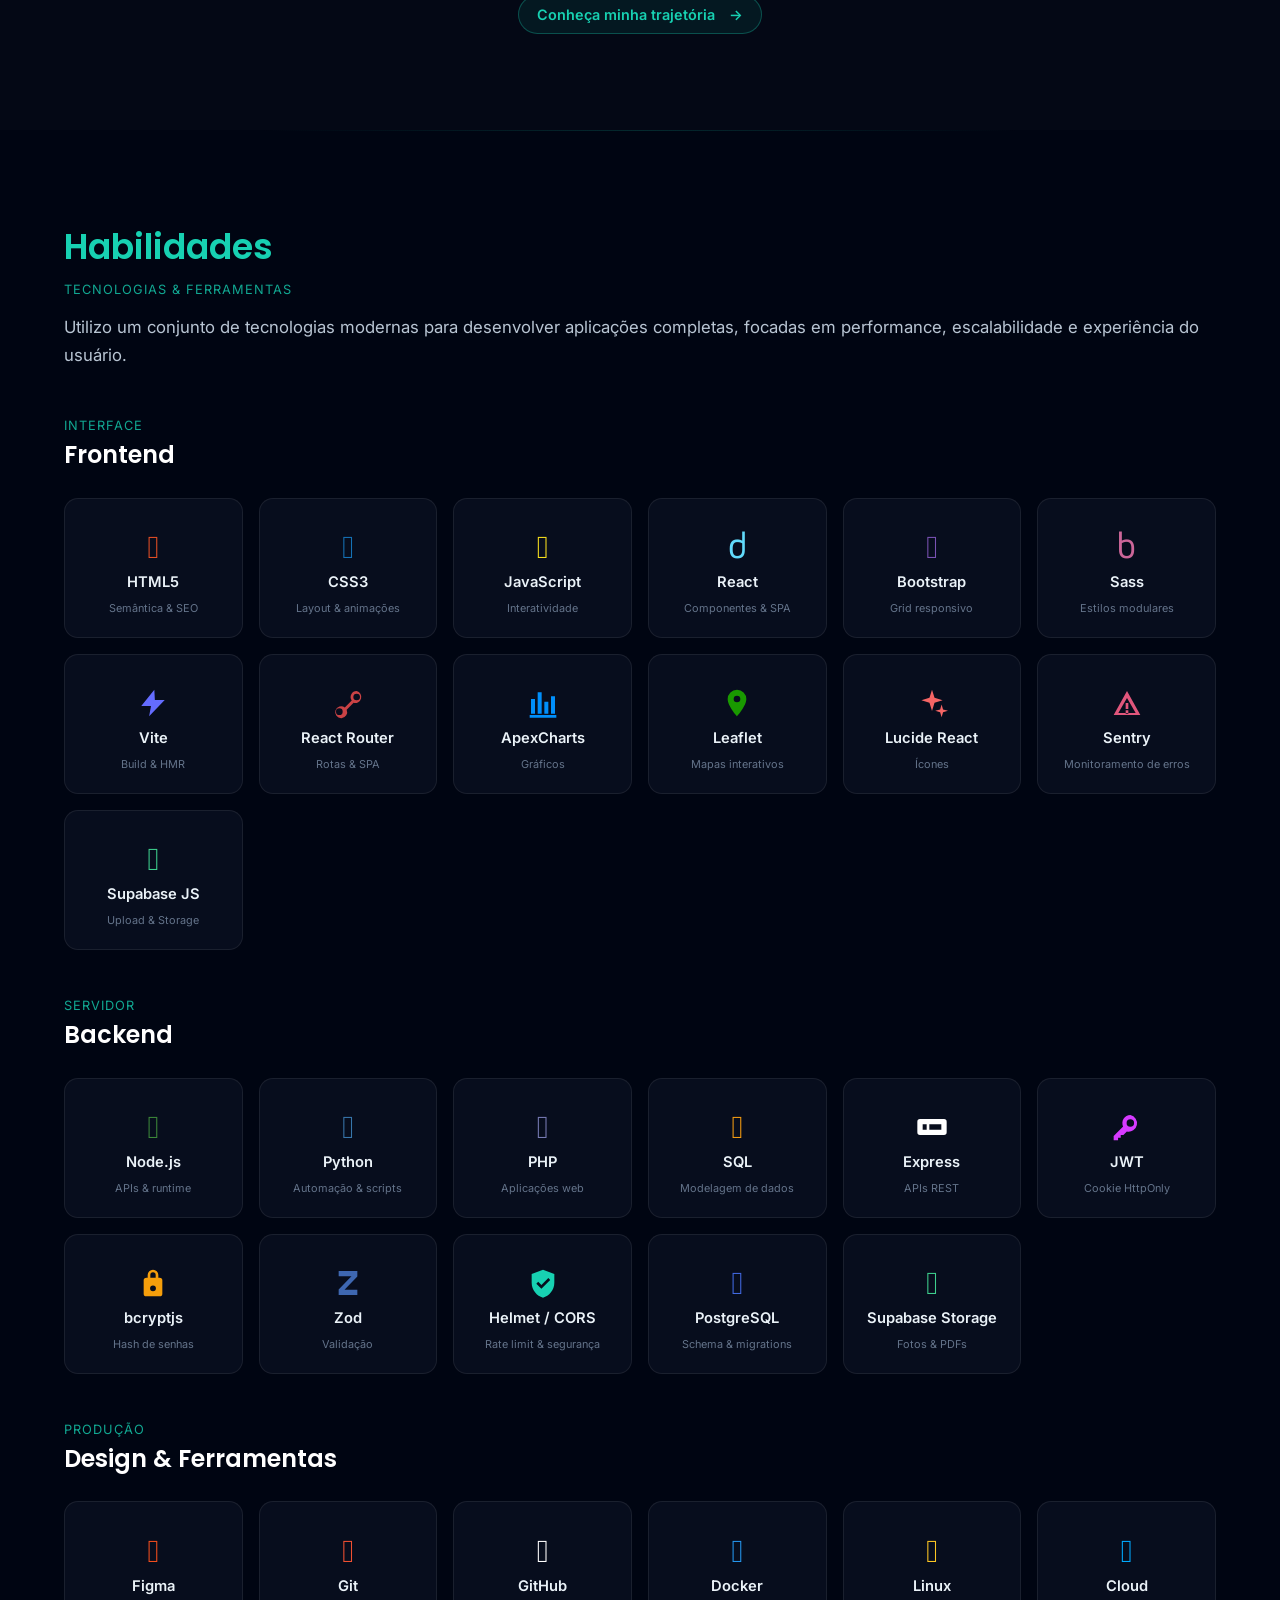
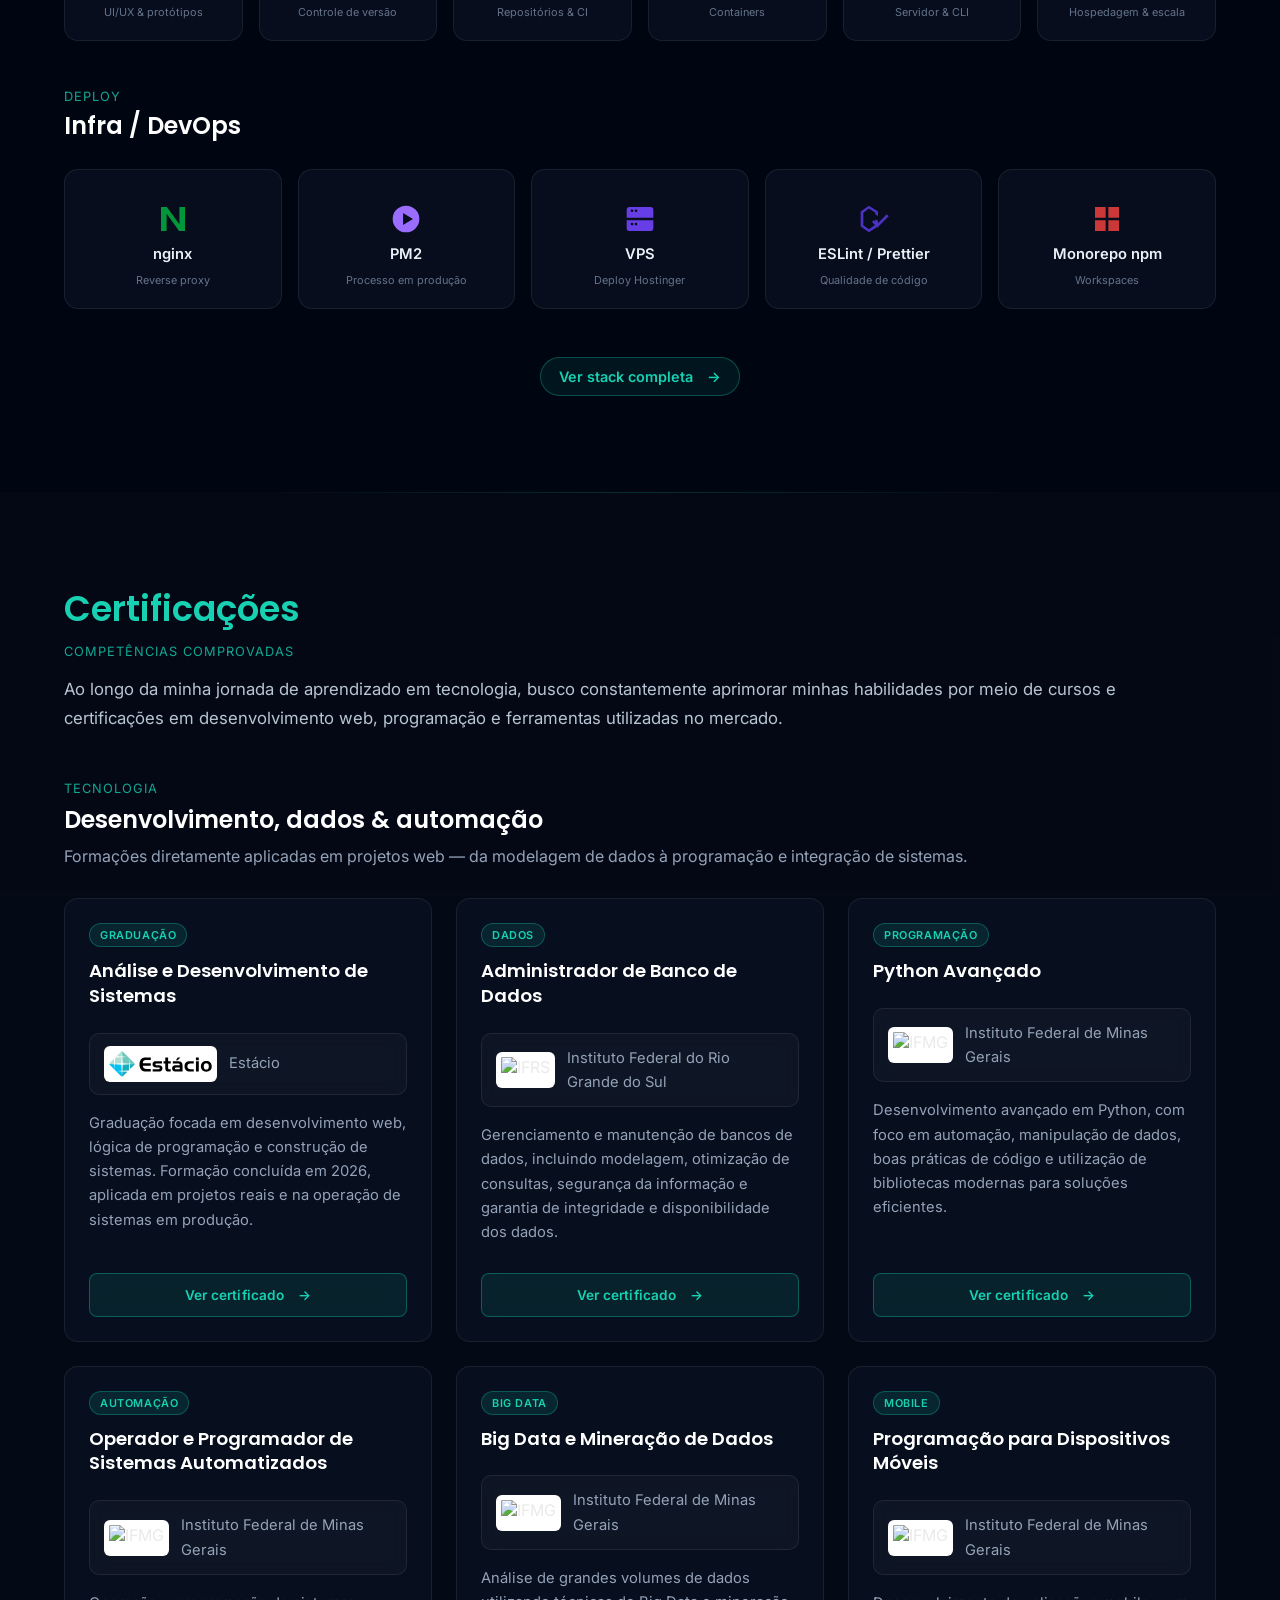
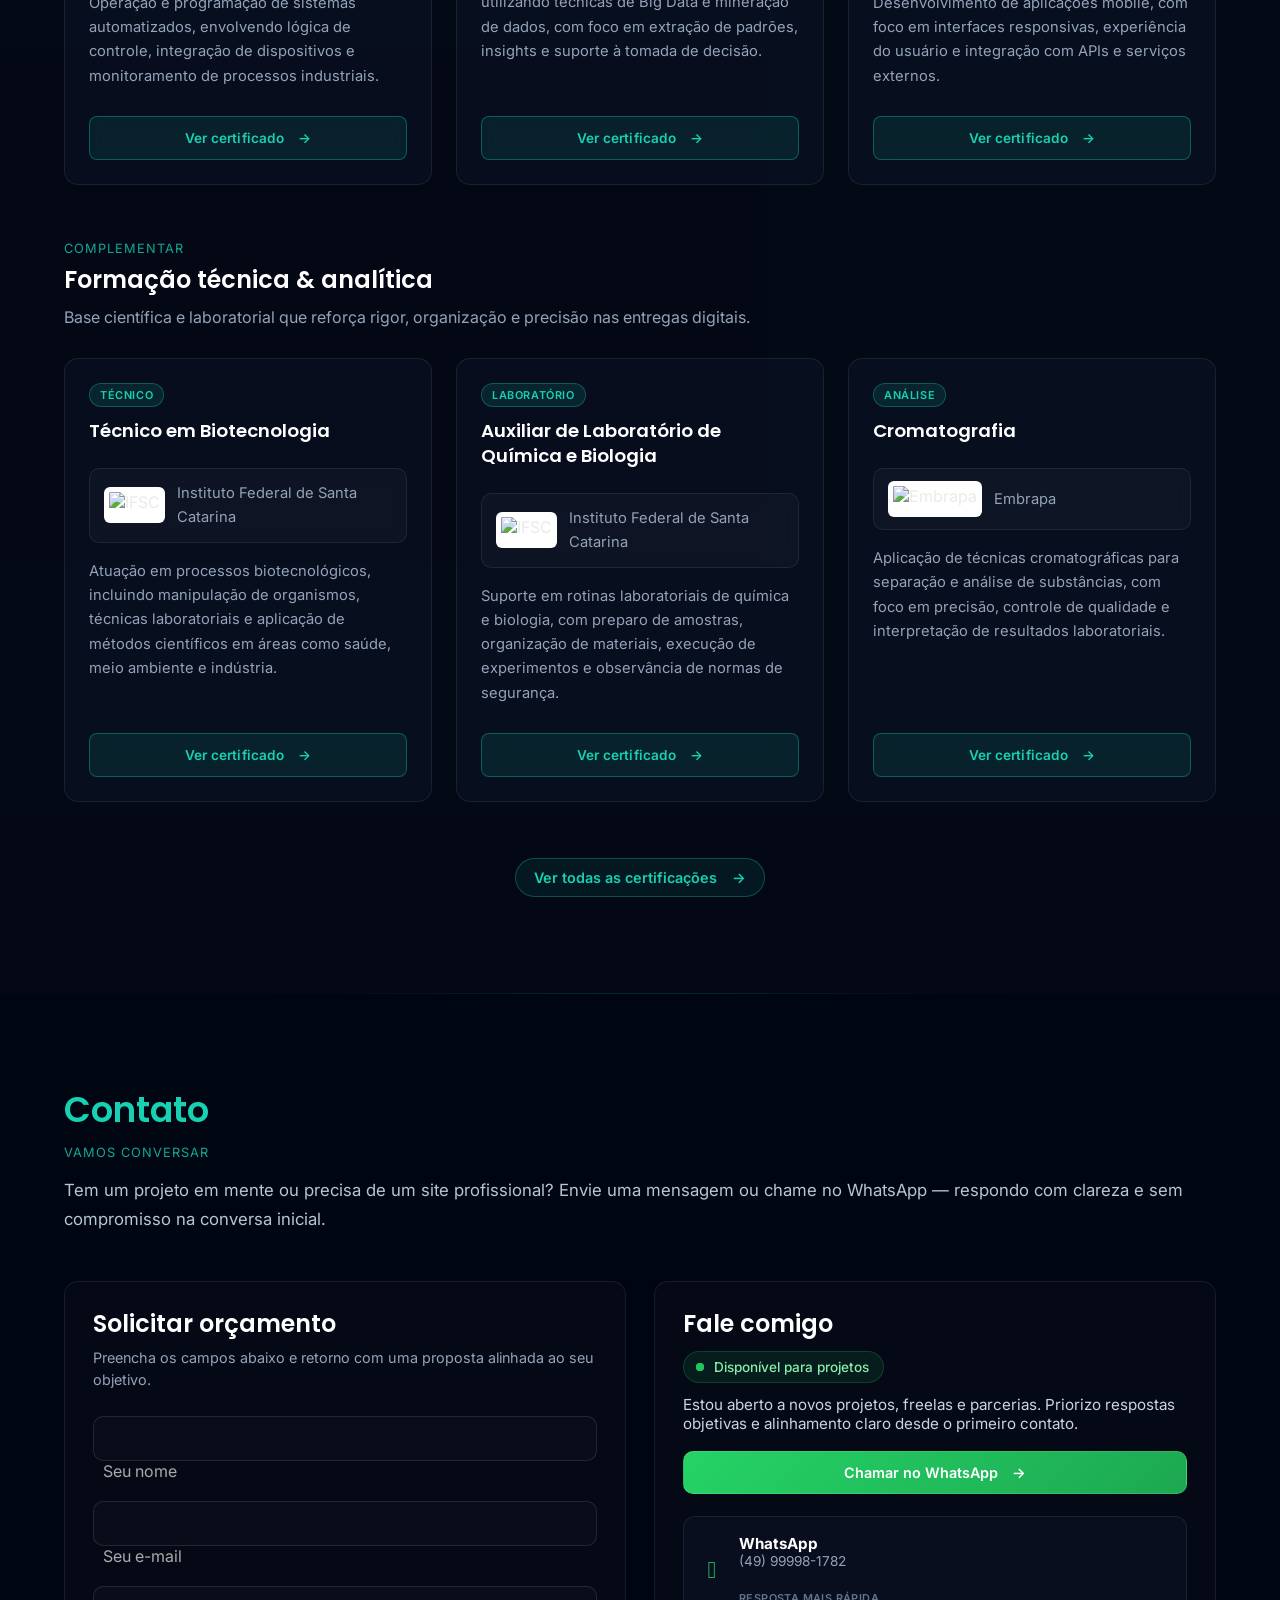
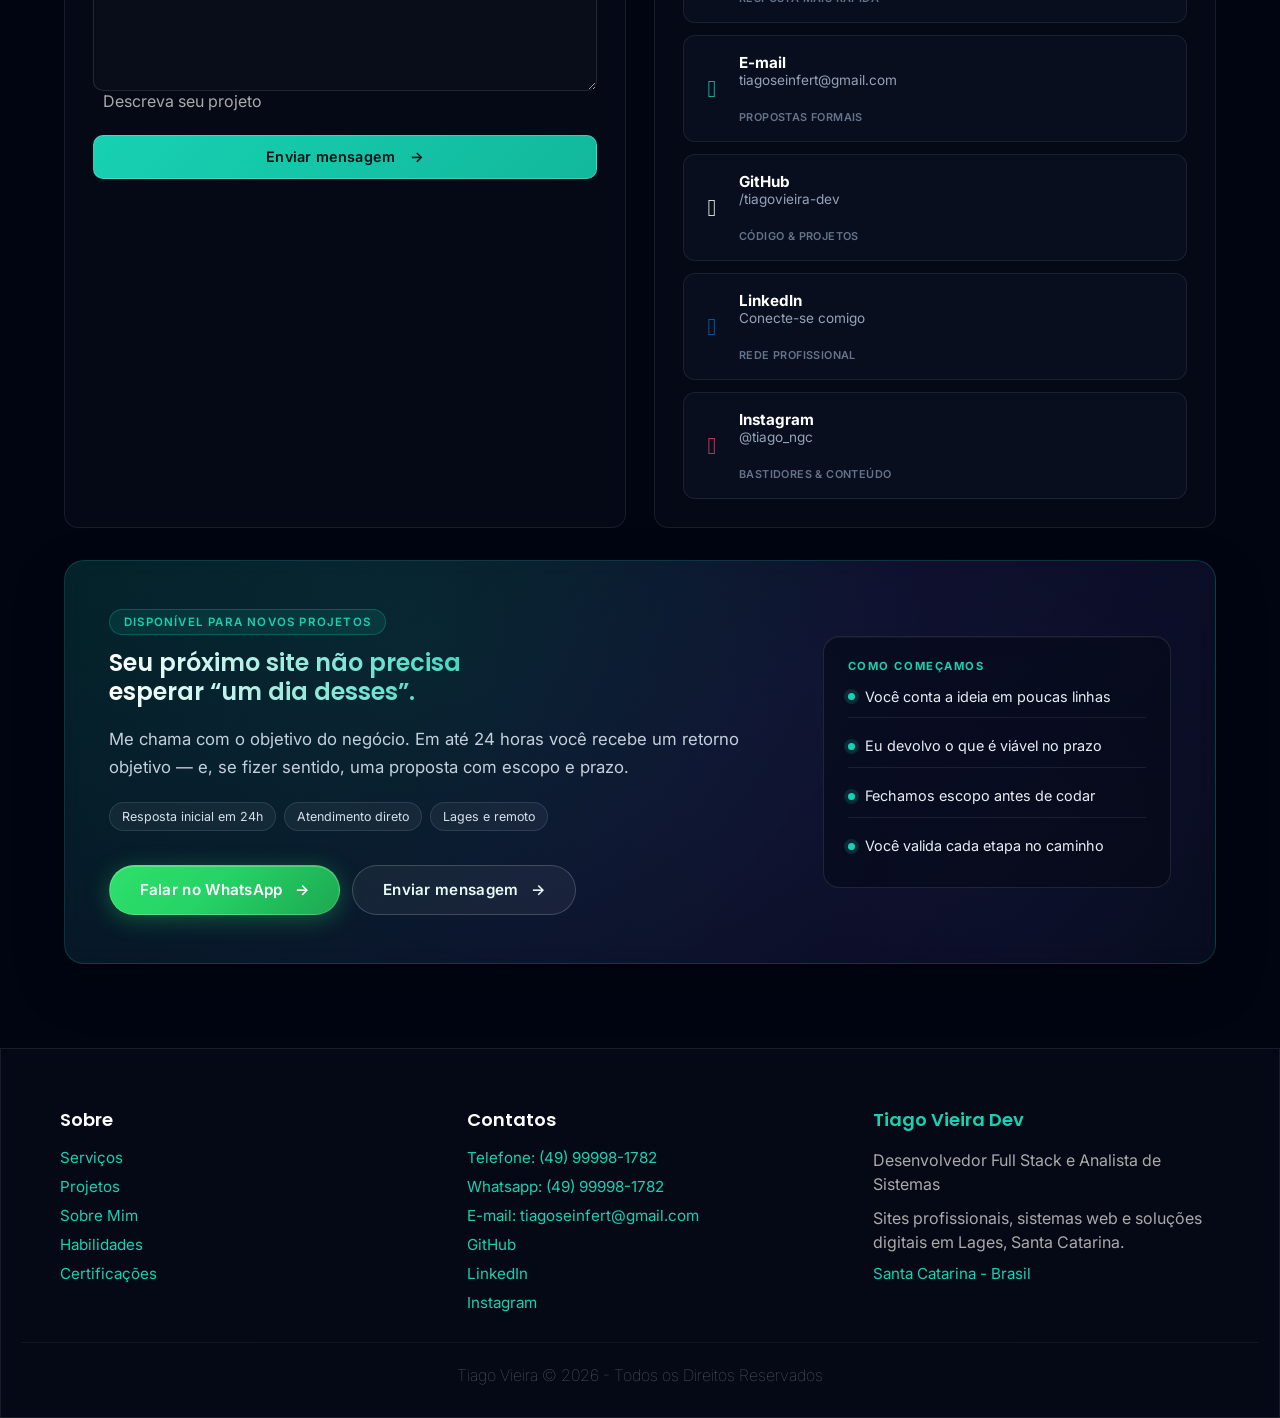
==== commit e0966a6f: "20/08/2026." ====
--- a/index.html
+++ b/index.html
@@ -943,7 +943,7 @@
                 <p class="instituicao">Estácio</p>
               </div>
               <p>Graduação focada em desenvolvimento web, lógica de programação e construção de sistemas. Formação concluída em 2026, aplicada em projetos reais e na operação de sistemas em produção.</p>
-              <a href="assets/certificados/analise-desenvolvimento-sistemas.pdf" target="_blank" rel="noopener noreferrer" class="btn-certificado">Ver certificado<span class="btn-cta-arrow" aria-hidden="true">→</span></a>
+              <a href="assets/certificados/A.D.S.pdf" target="_blank" rel="noopener noreferrer" class="btn-certificado">Ver certificado<span class="btn-cta-arrow" aria-hidden="true">→</span></a>
             </article>
 
             <article class="certificacao reveal reveal-premium">
